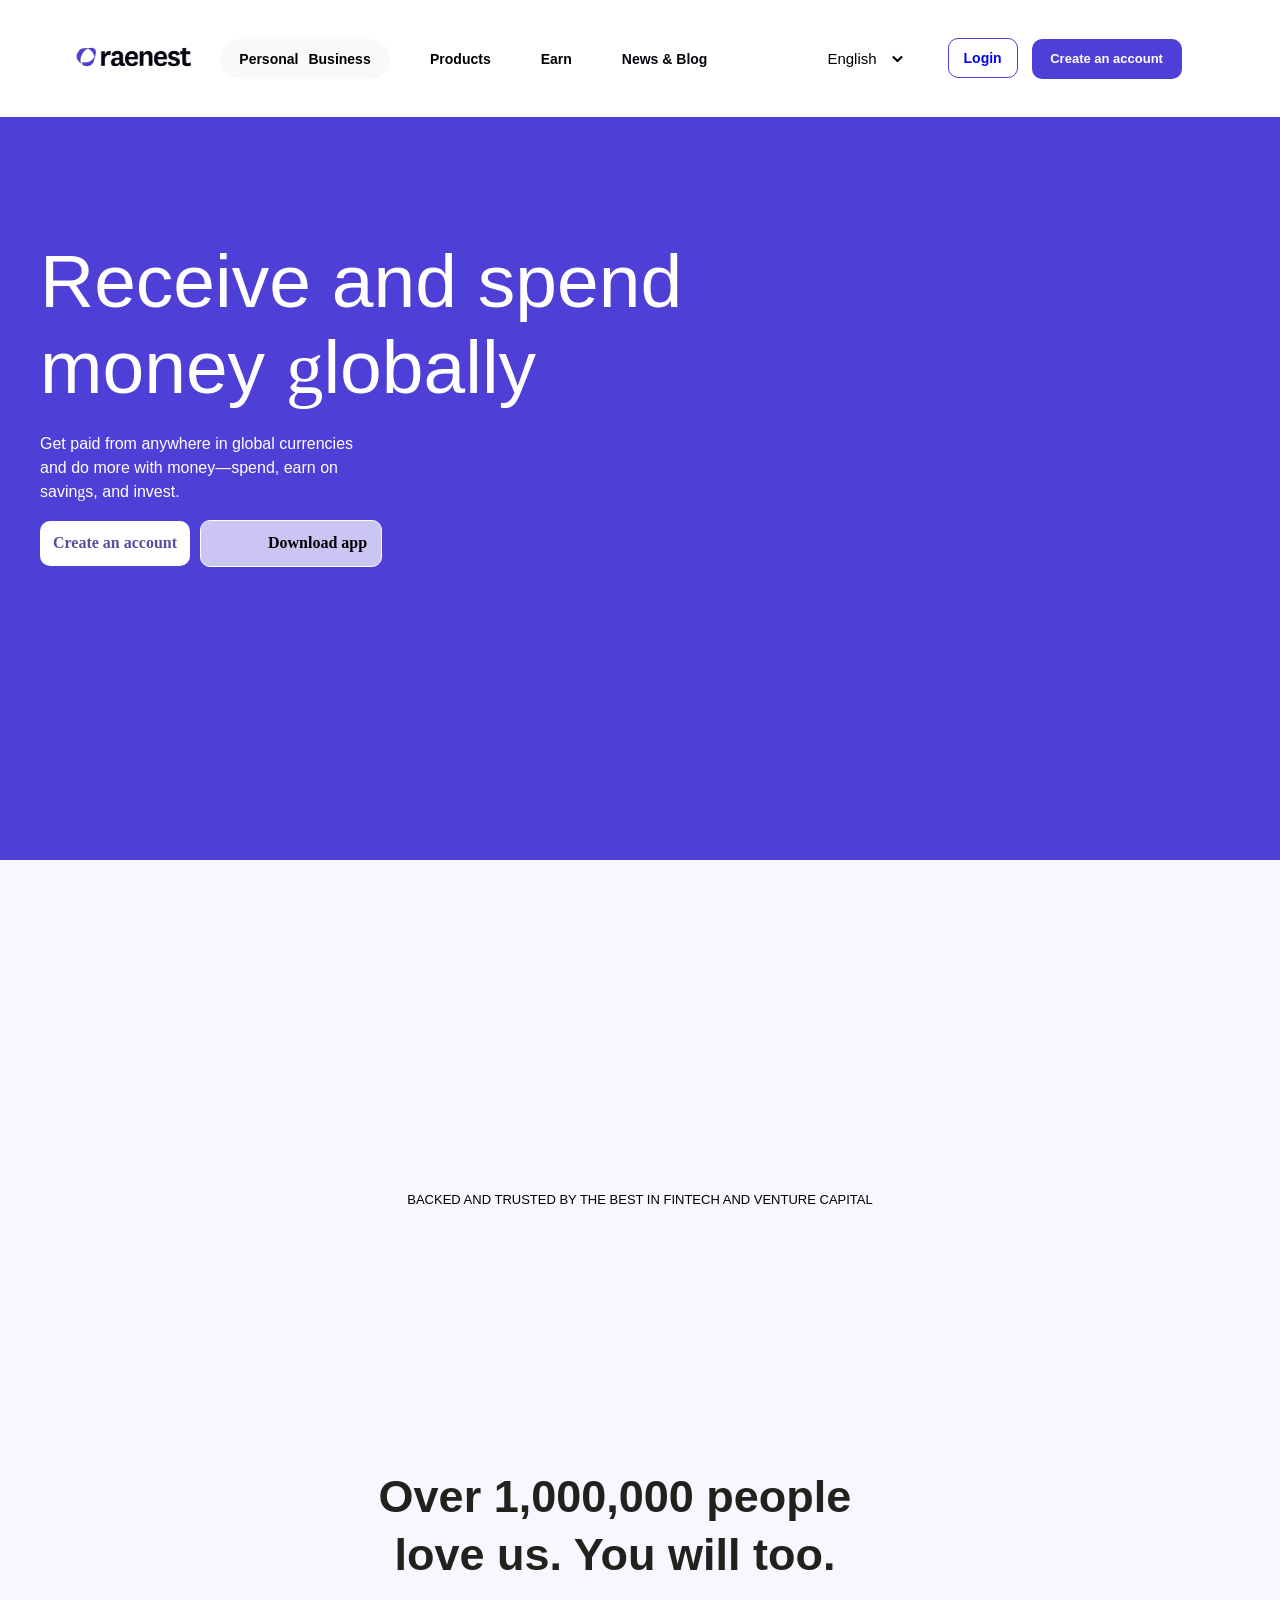
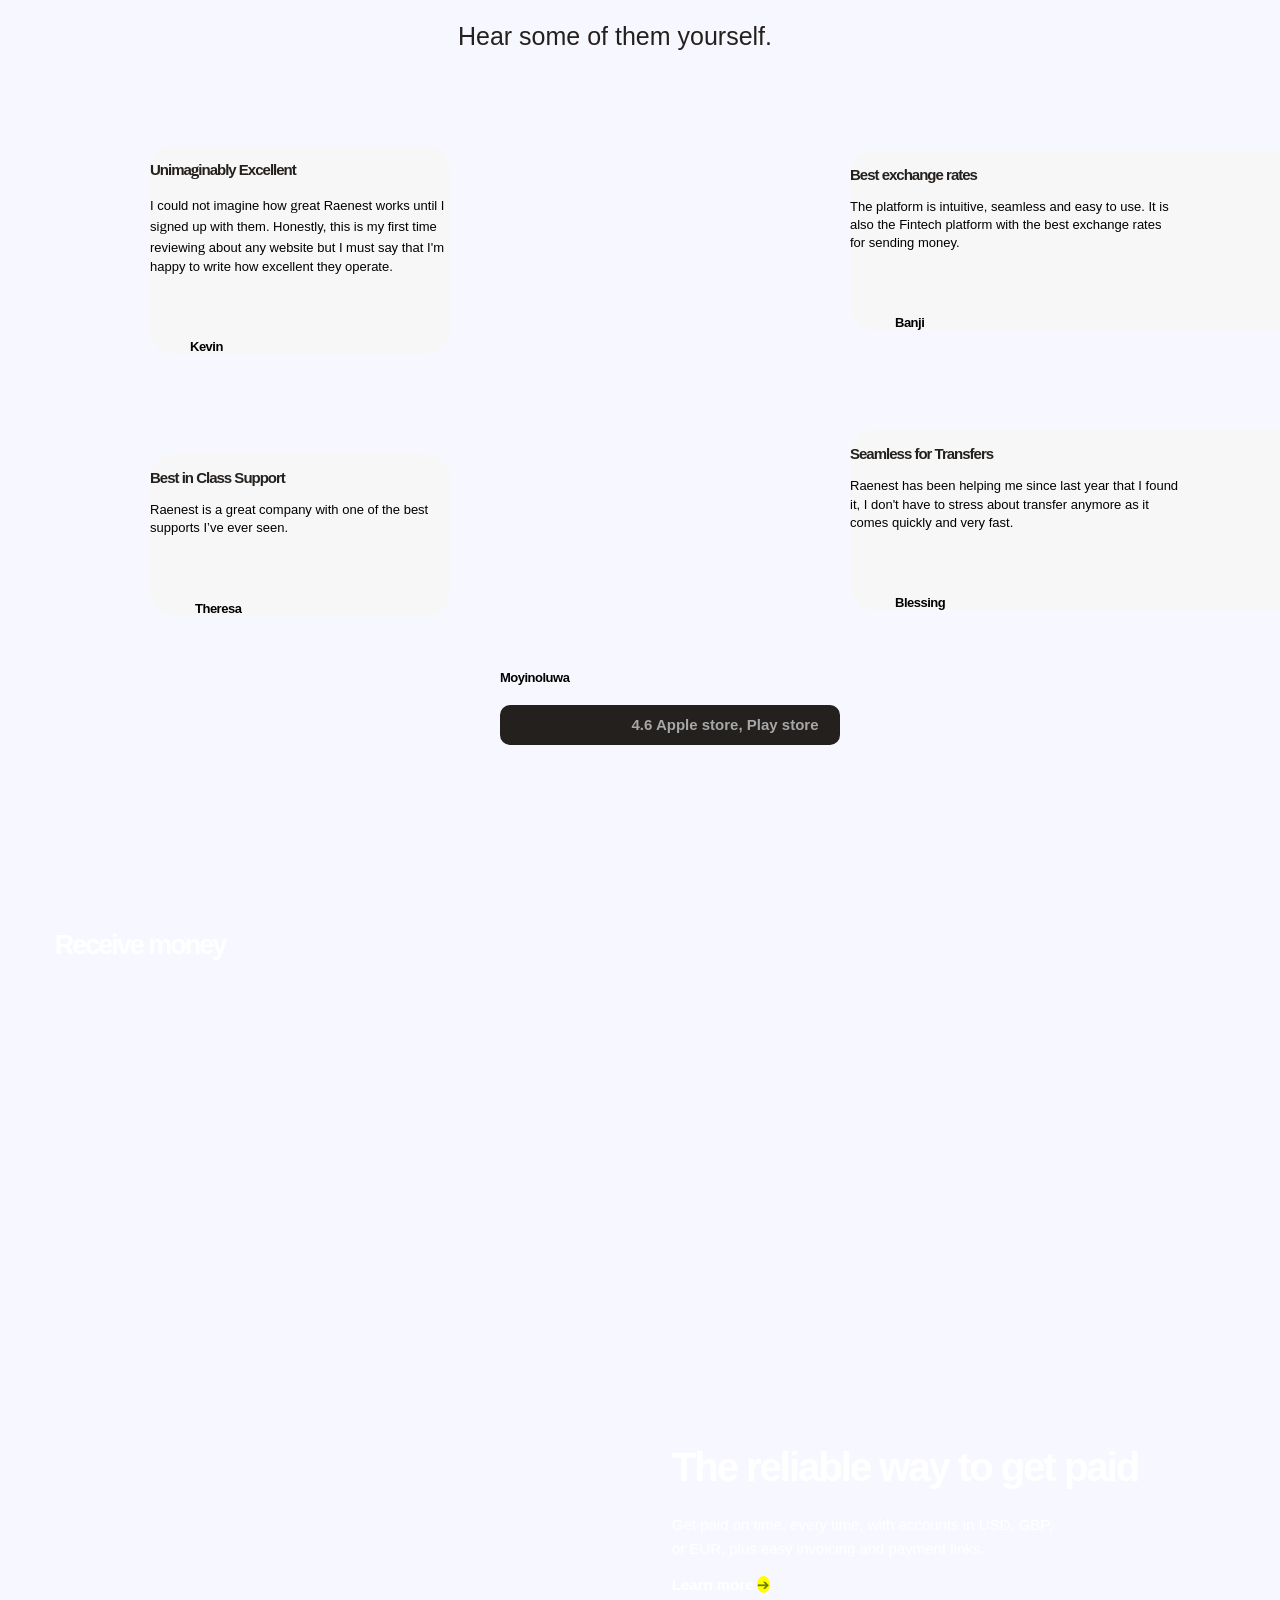
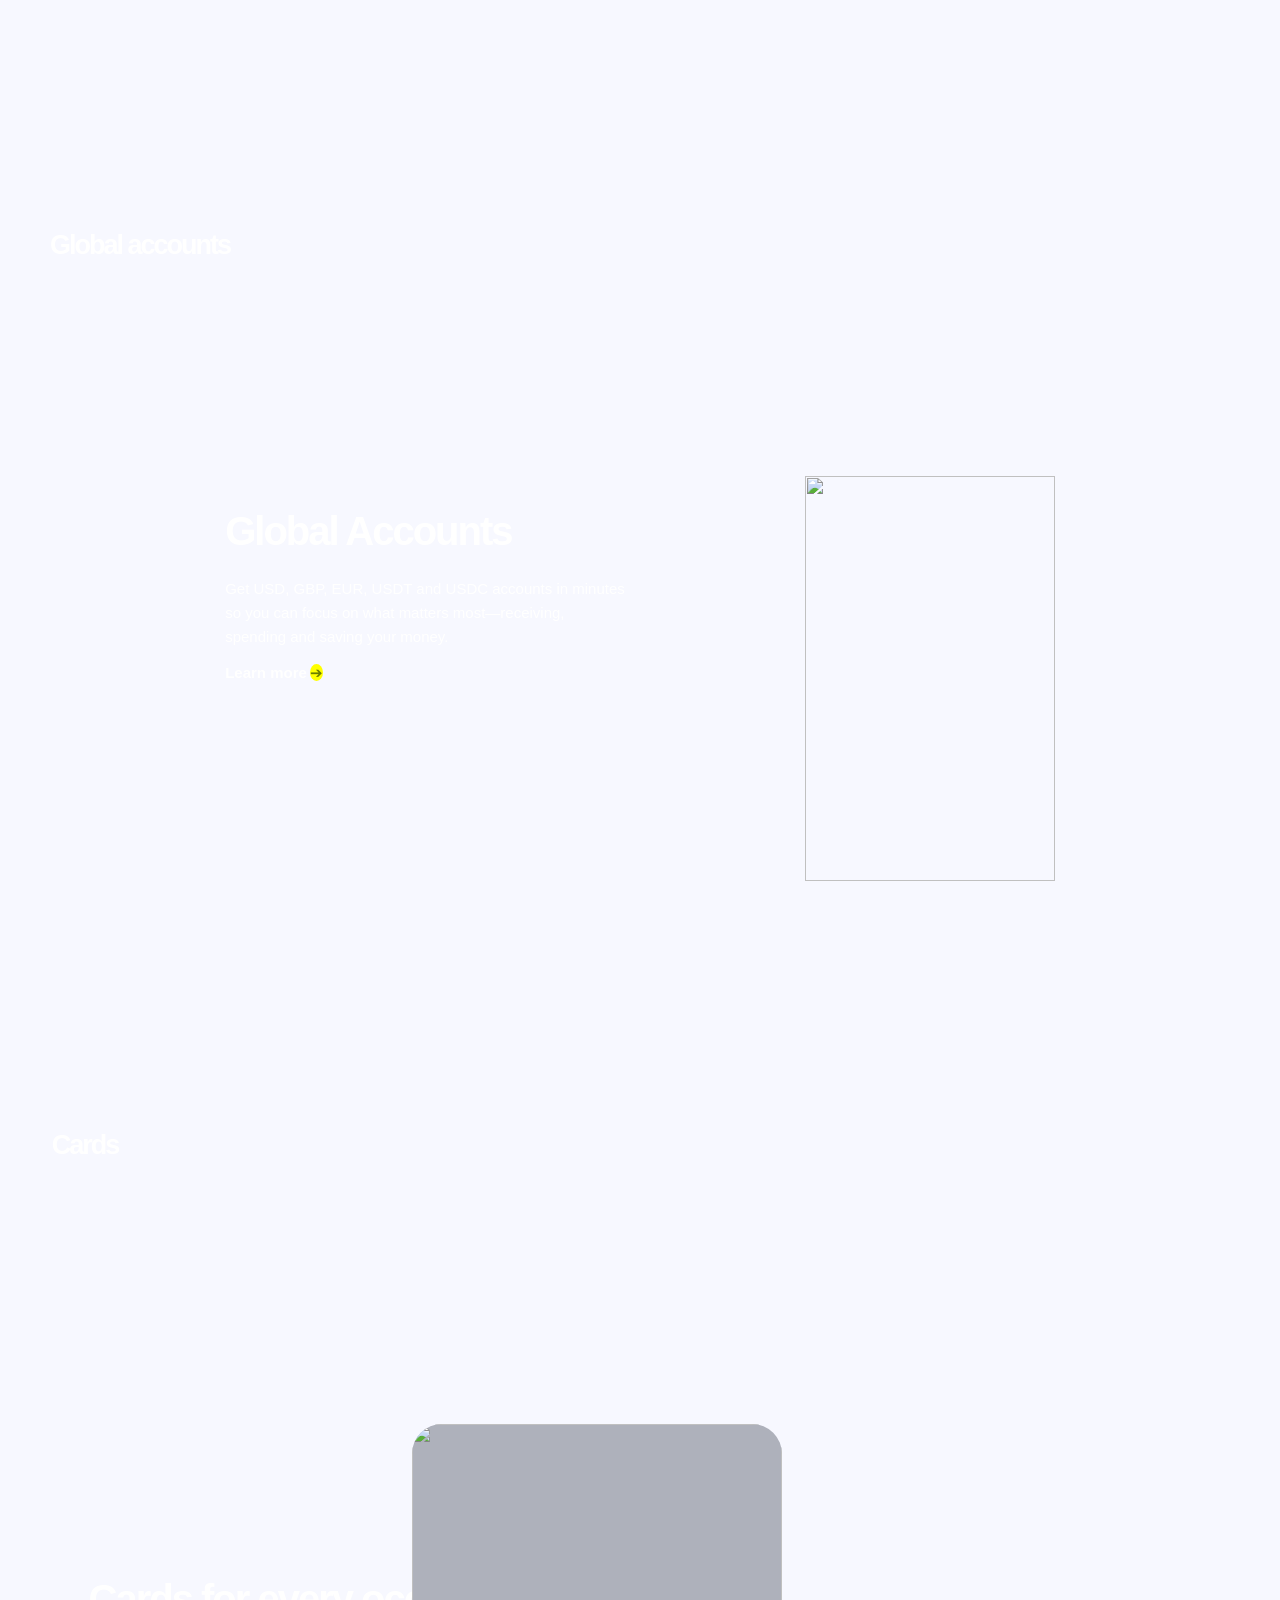
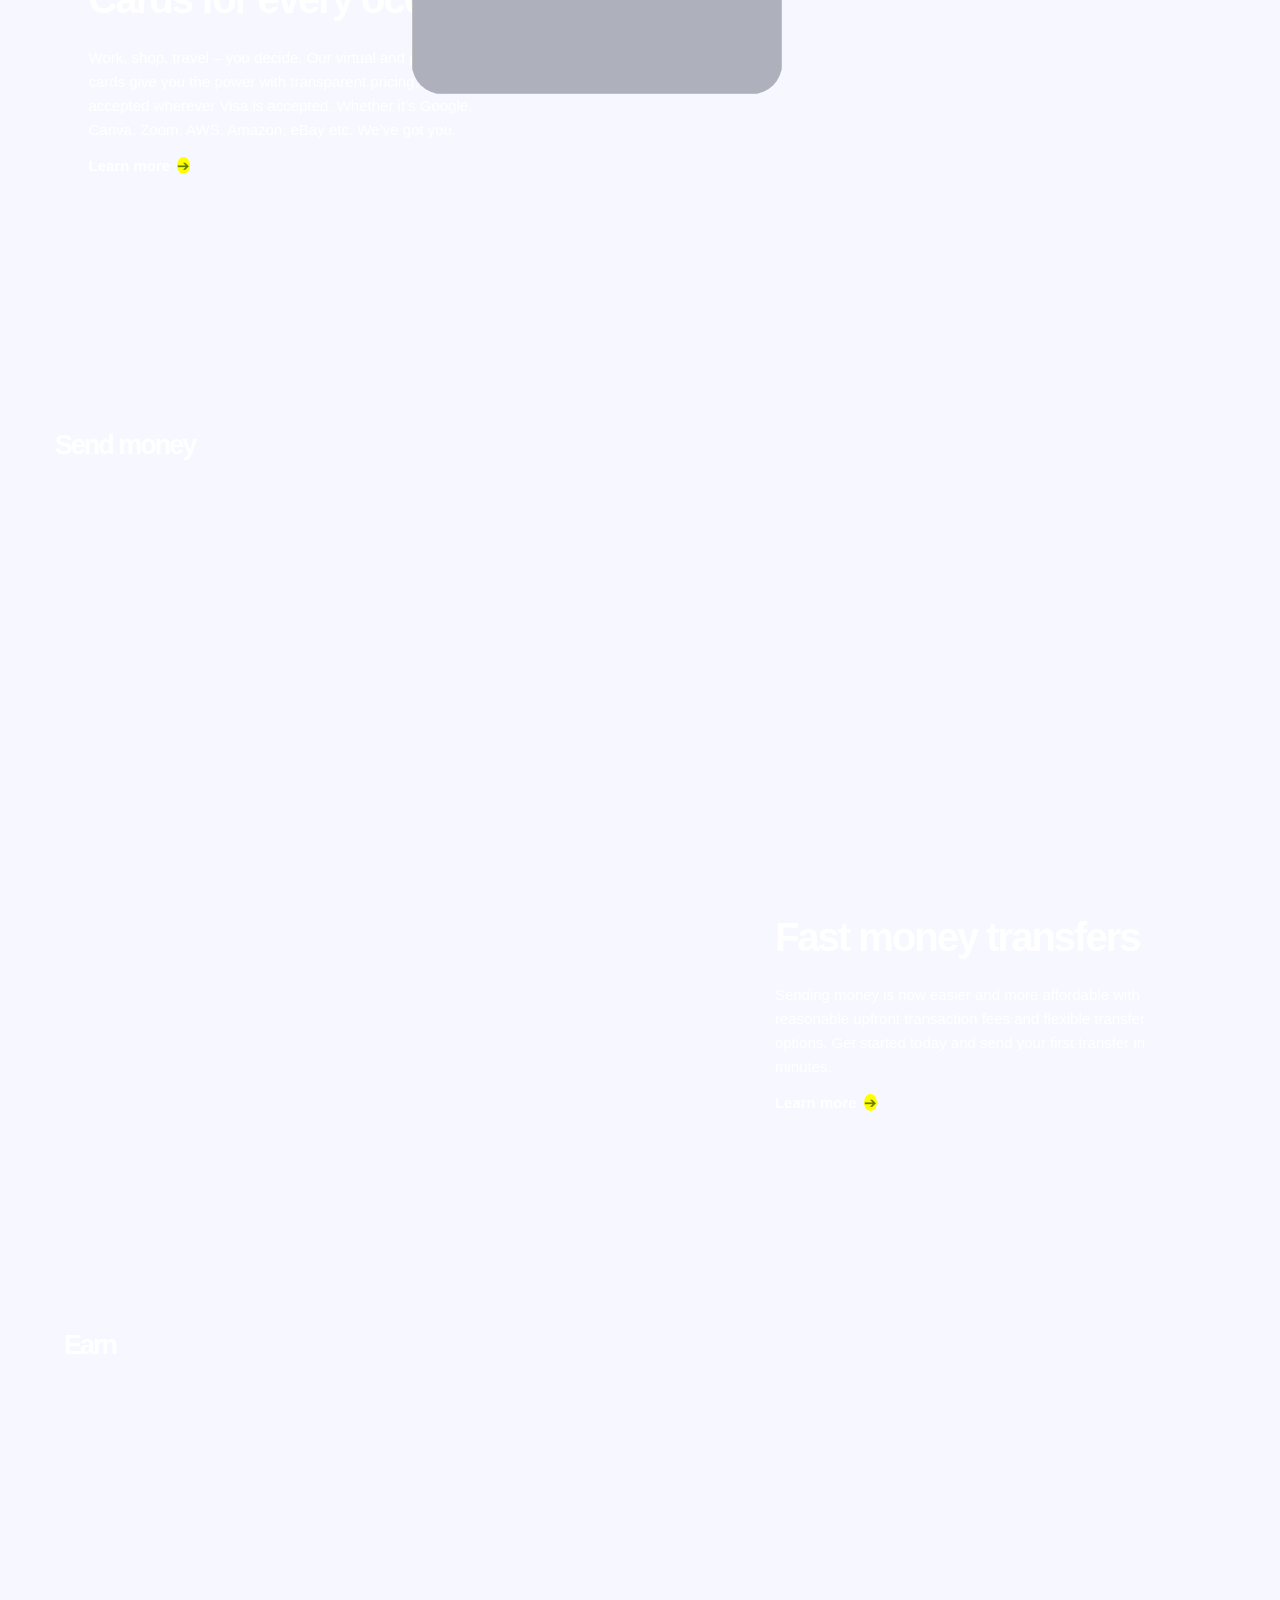
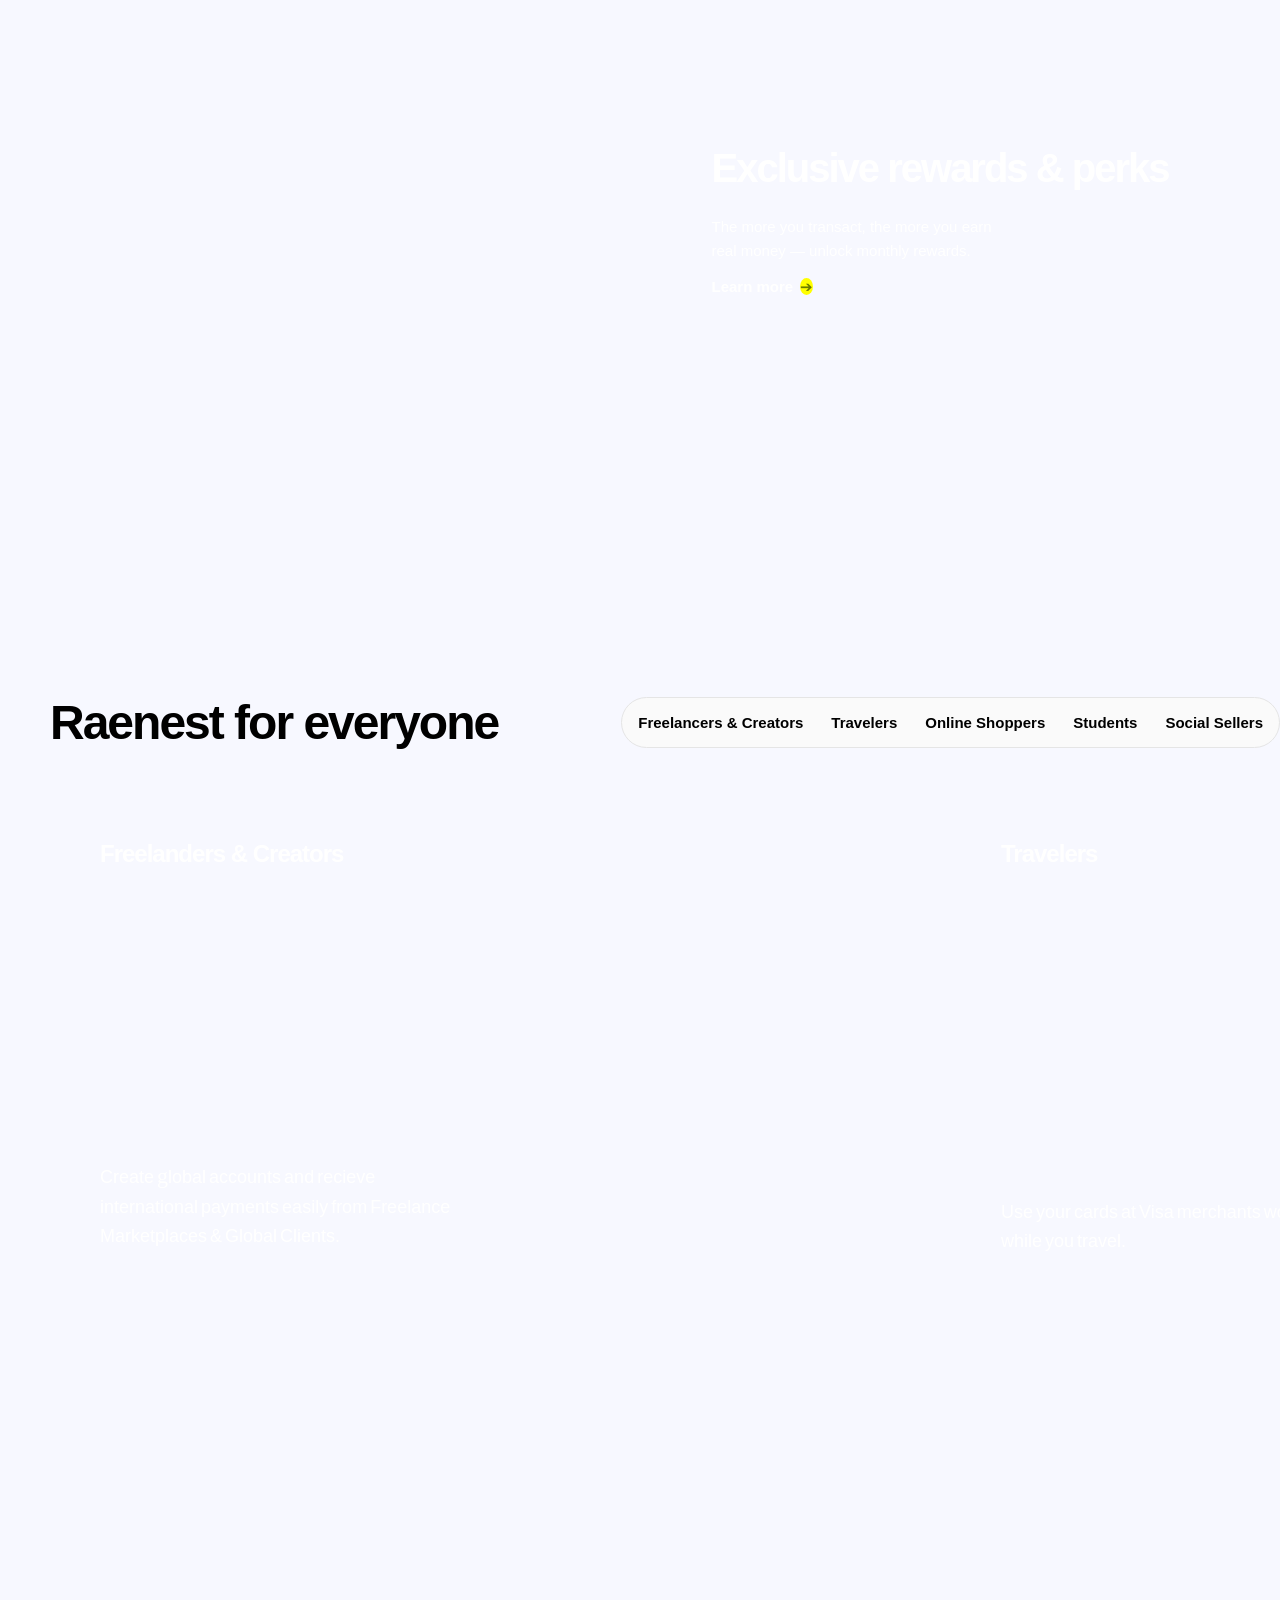
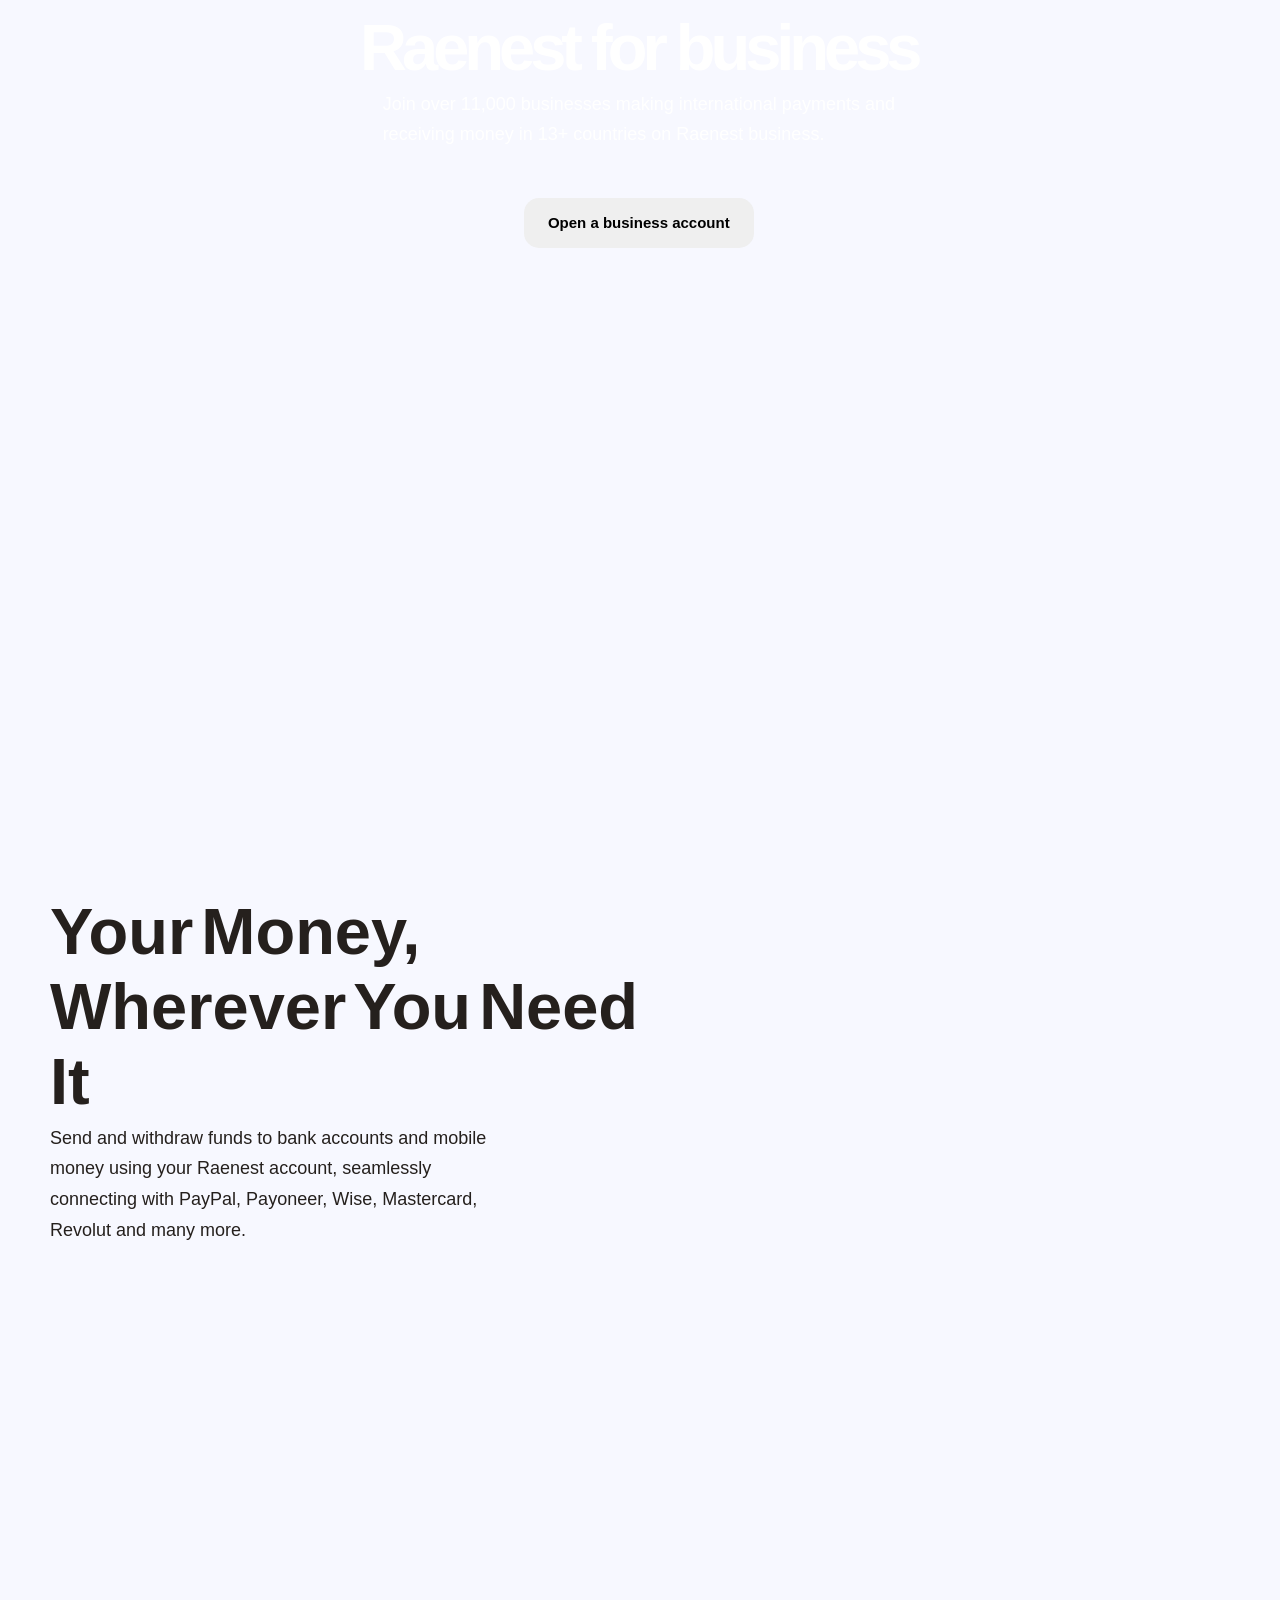
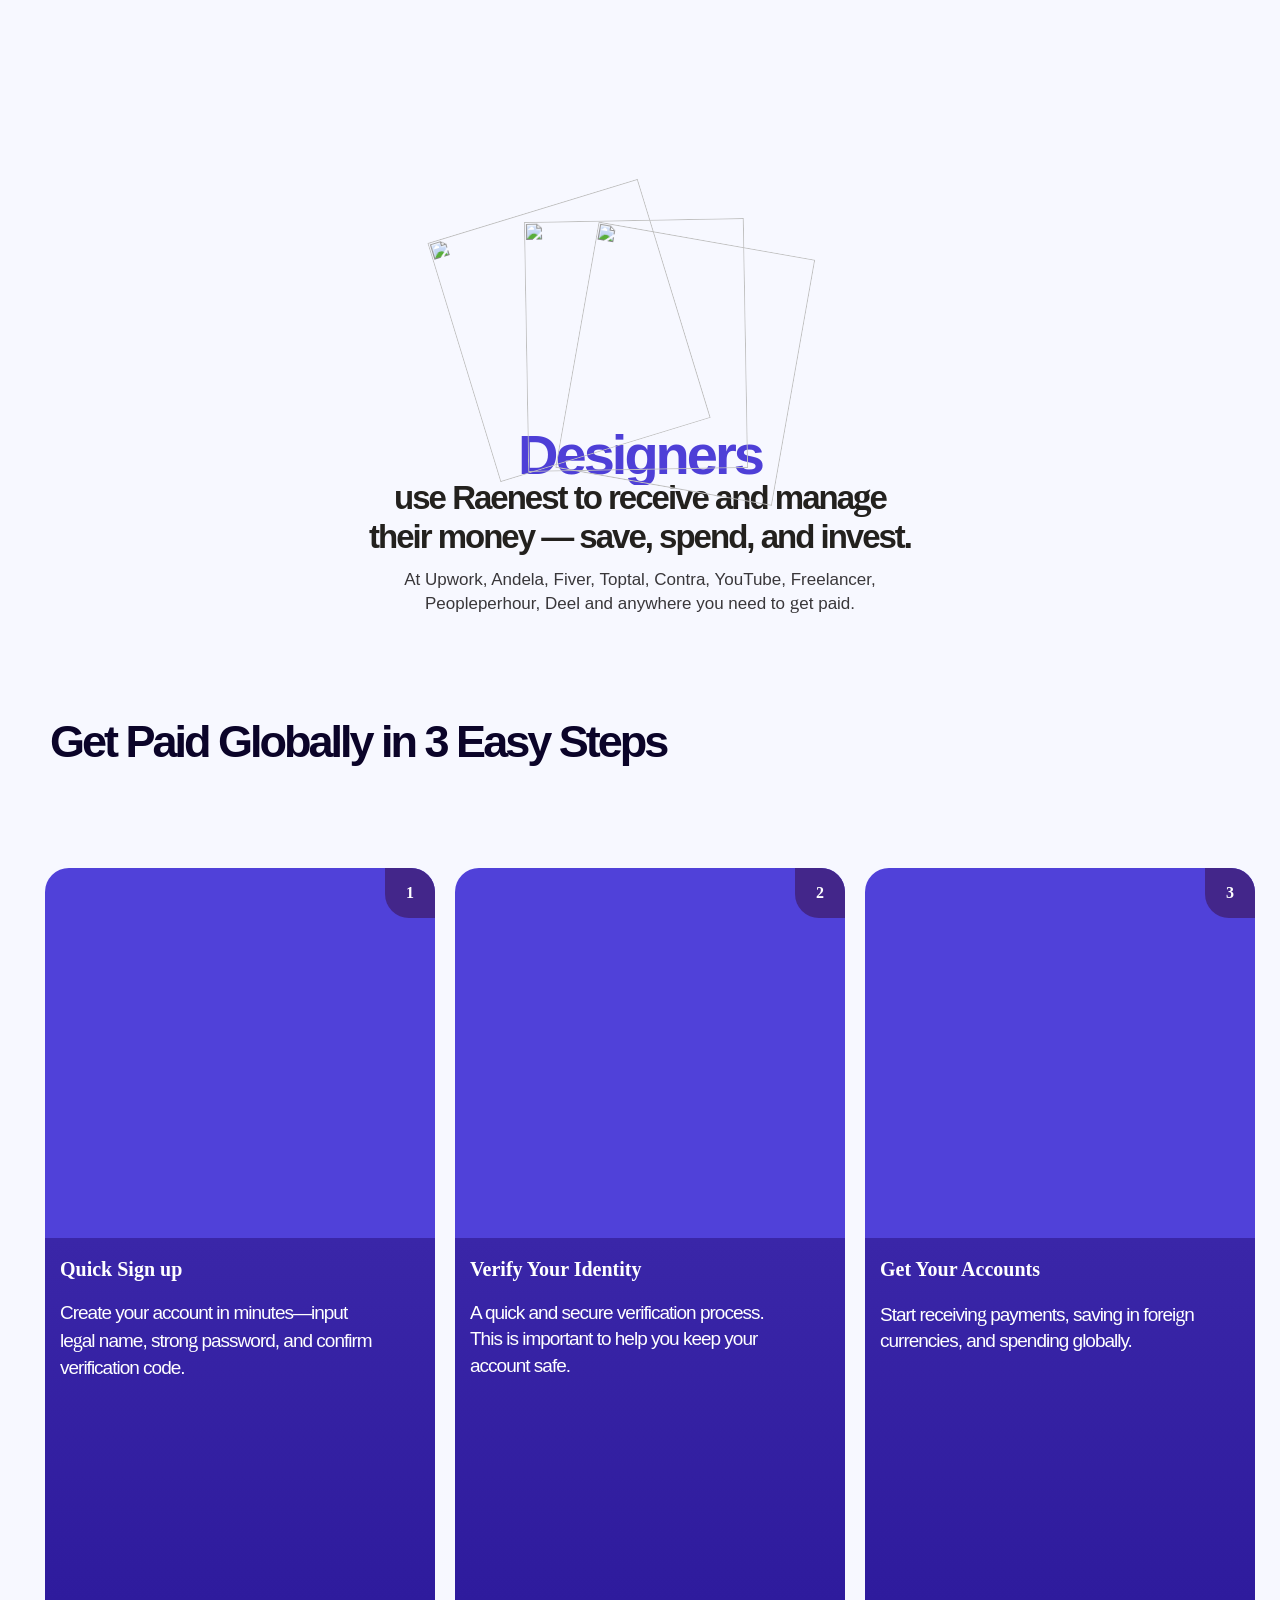
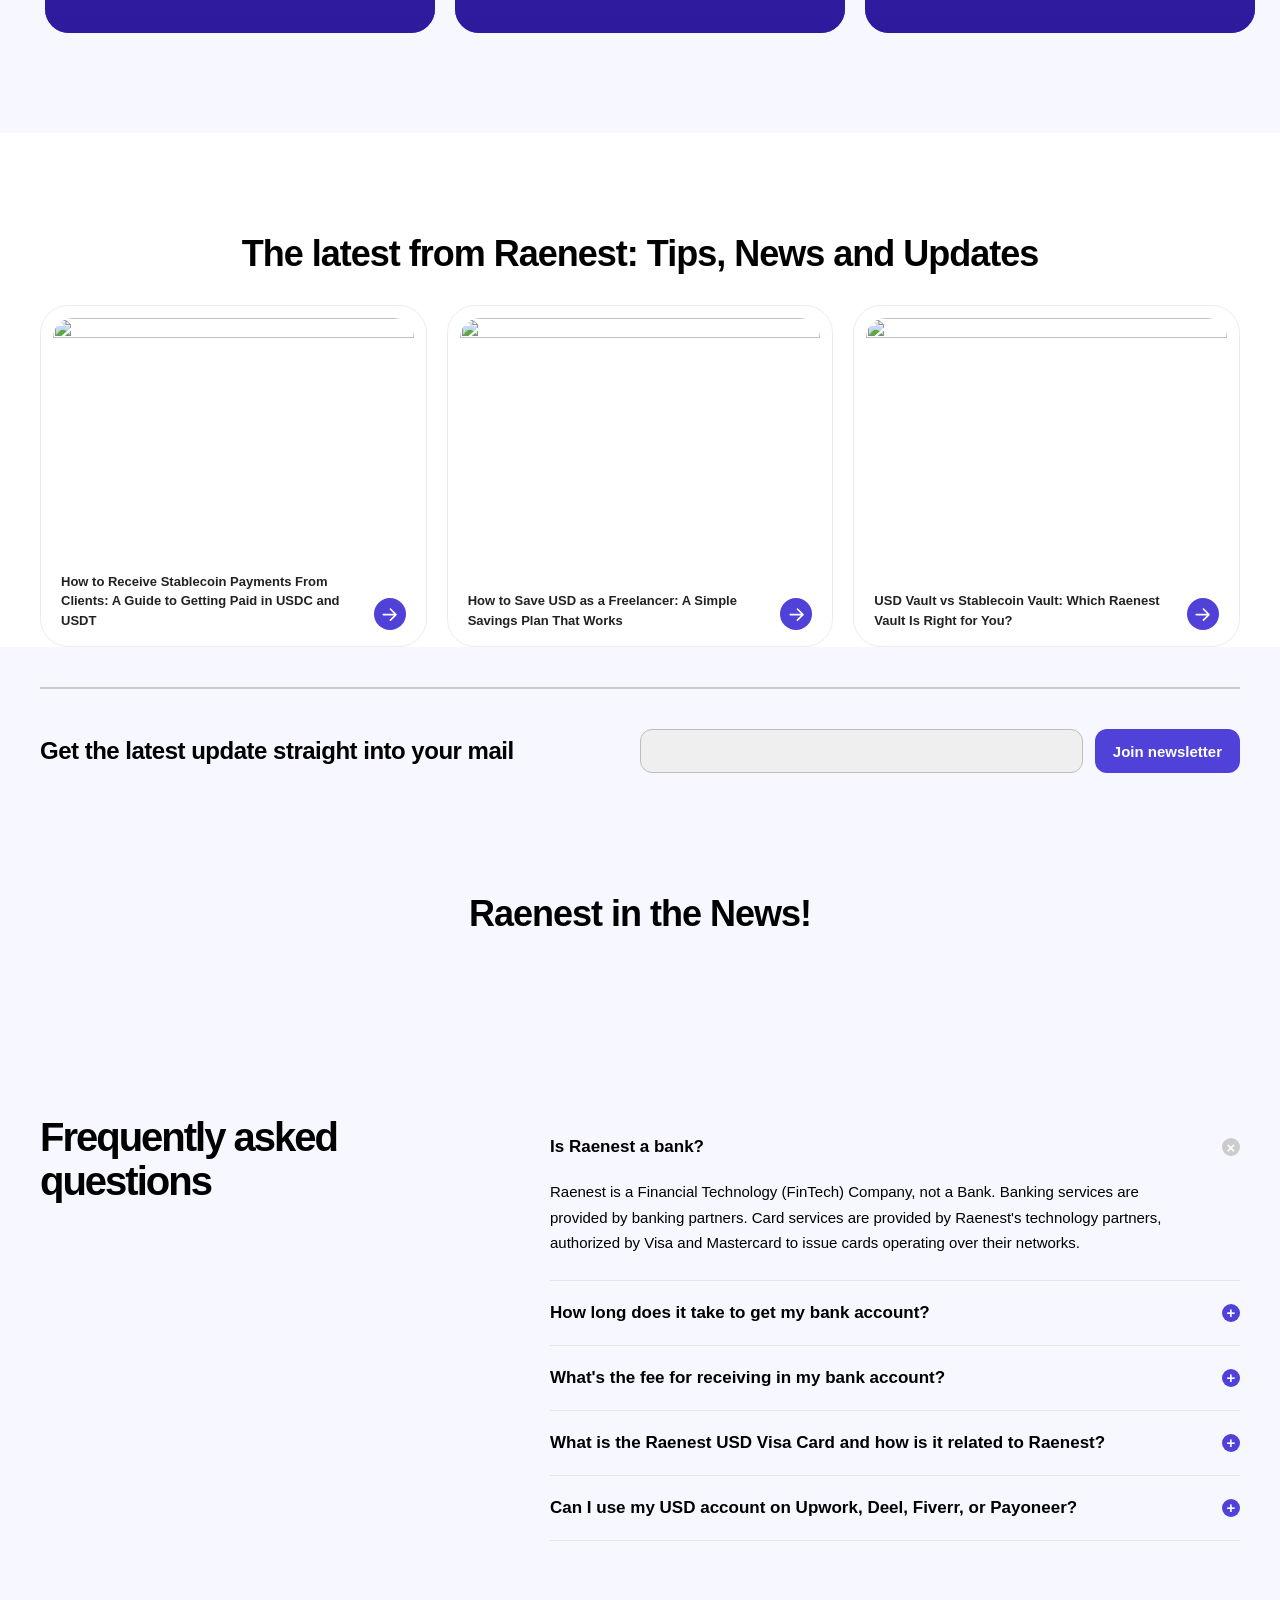
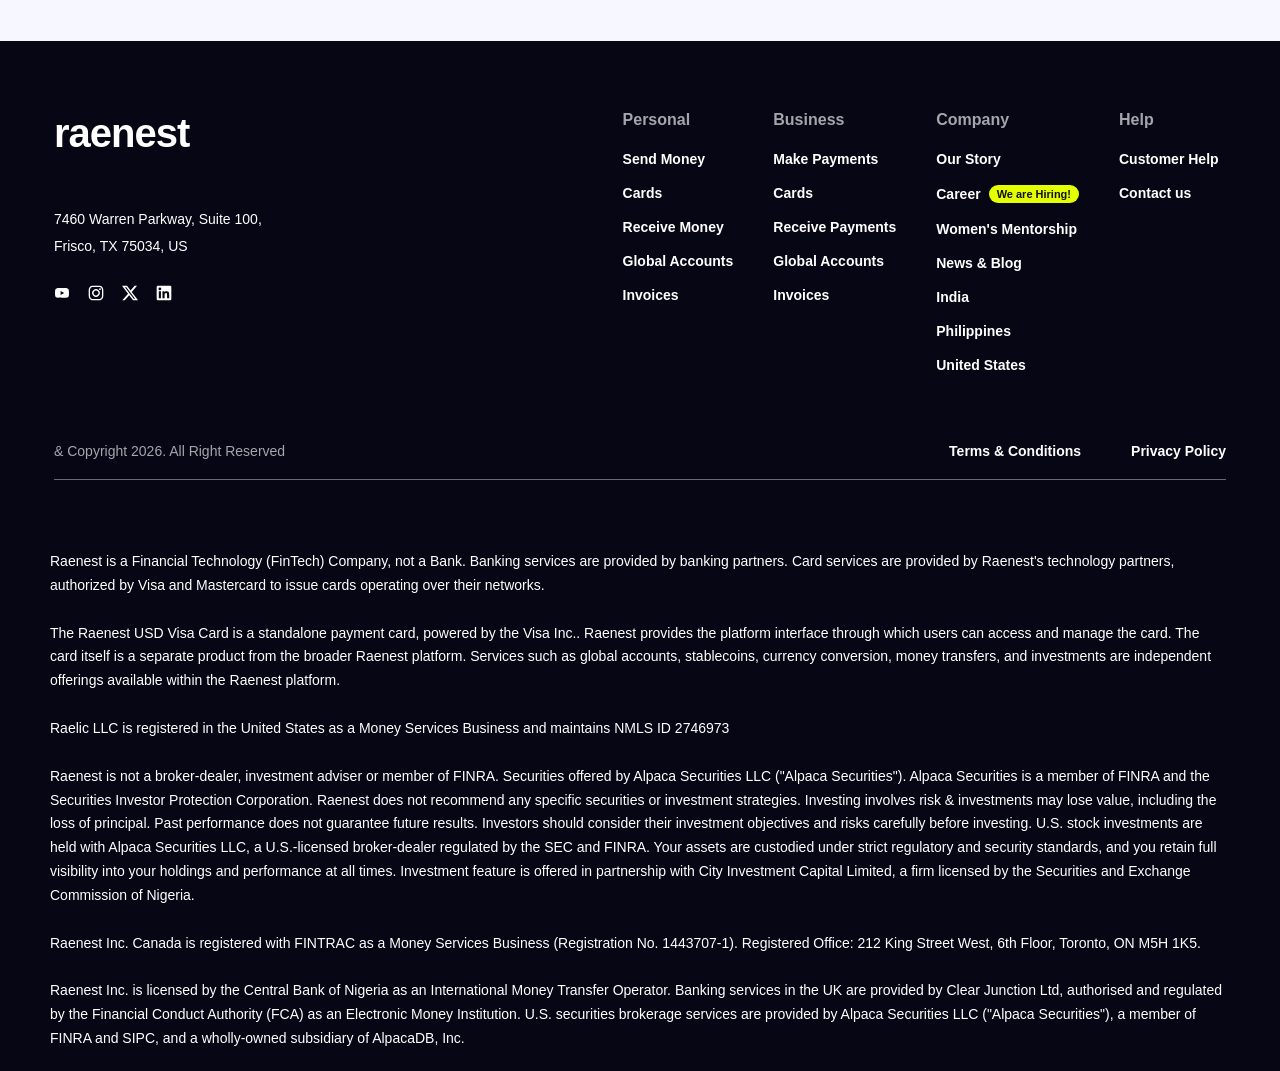
==== index.html @ 7d5dc25c "some changes" ====
<!DOCTYPE html>
<html lang="en">
<head>
    <meta charset="UTF-8">
    <meta name="viewport" content="width=device-width, initial-scale=1">
    <title>Document</title>
    <link rel="stylesheet" href="index.css">
</head>
<body>
    
    <nav>
        <div class="business">
            <img src="media/reanest-removebg-preview (1).png" alt="" width="130px">
            <div class="personal1">
                <a href="#" class="personal">Personal</a>
                <a href="#" class="personal">Business</a>
            </div>
            
            <input type="checkbox" id="menu-toggle">
            <label for="menu-toggle" class="burger" aria-label="Open menu"></label>

            <div class="hero1">
                <div class="nav-links">
                <div class="dropdown-content">
                    <p>Products</p>
                    <div class="dropdown">
                        <div class="drop">
                            <div class="down">
                                <a href="#"><img src="https://cdn.prod.website-files.com/67d8614570bbea9ea5932686/680ce2bf1e6a785ba85c13cb_Transfer.svg" alt="">
                                <div class="send"><span>Send Money</span>
                                <div>Global money transfers</div></div></a>
                            </div>
                            
                            <div class="down">
                                <a href="#"><img src="https://cdn.prod.website-files.com/67d8614570bbea9ea5932686/68239c0dc29e29453547ee6a_cards.svg" alt=""><div class="send"><span>Cards</span> <div class="recieve"></div>Virtual and physical cards for you</div></div></a>
                            </div>
                            
                            <div class="down">
                                <a href="#"><img src="https://cdn.prod.website-files.com/67d8614570bbea9ea5932686/680ce2a61e6a785ba85c078c_payment.svg" alt=""><div class="send1"><span>Recieve money</span><div>Recieve money from over 190 countries</div></div></a>
                            </div>
                            
                            <div class="down">
                                <a href="#"><img src="https://cdn.prod.website-files.com/67d8614570bbea9ea5932686/680ce2953da744757b732669_account.svg" alt=""><div><span>Global Accounts</span><div>Multi-currency accounts easily accessible</div></div></a>
                            </div>
                            <div class="down">
                                <a href="#"><img src="https://cdn.prod.website-files.com/67d8614570bbea9ea5932686/680ce2d0e8ed903a584503c4_invoices.svg" alt=""><div><span>Invoice</span><div>Smart invoicing for professionals</div></div></a>
                            </div>
                            <div class="down">
                                <a href="#"><img src="https://cdn.prod.website-files.com/67d8614570bbea9ea5932686/695ce6f93717922d4d1199cd_Investment.png" alt="" width="20px"><div><span>US Stocks</span><div>Buy U.S.Stock on Reanest with ease</div></div></a>
                            </div>
                            <div class="down">
                                <a href="#"><img src="https://cdn.prod.website-files.com/67d8614570bbea9ea5932686/696a46376def75bcf4f008f6_Icon.png" alt="" width="20px"><div><span>Upwork</span><div>Upwork earnings to Reanest in under one hour</div></div></a>
                            </div>
                            <div class="down">
                                <a href="#"><img src="https://cdn.prod.website-files.com/67d8614570bbea9ea5932686/696a7dbfd07b3600199ad467_Item.png" alt="" width="20px"><div><span>Stablecoins</span><div>Recieve USDC & USDT on Reanest</div></div></a>
                            </div>
                            <hr>
                        </div>
                        
                    </div>
                </div>
            

                <div class="navlink">
                    <div class="dropdownContent">
                        <p>Earn</p>
                        <div class="dropdowns">
                            <div class="drops">
                                <div class="downs">
                                    <a href="#"><img src="https://cdn.prod.website-files.com/67d8614570bbea9ea5932686/680ce36fd81697df3fcadbd6_Referrals.svg" alt=""><div class="seend2"><span>Referral</span><div>Share Reanest and Earn</div></div></a>
                                </div>
                                <div class="downs">
                                    <a href="#"><img src="https://cdn.prod.website-files.com/67d8614570bbea9ea5932686/680ce2ec27b16308a5434836_Creator%20Club.svg" alt=""><div class="send2"><span>Creator Club</span><div>Get paid to promote Reanest</div></div></a>
                                </div>
                                <div class="downs">
                                    <a href="#"><img src="https://cdn.prod.website-files.com/67d8614570bbea9ea5932686/680ce343d4a3798fc70686c3_Rewards.svg" alt=""><div><span>Rewards</span><div>Earn while you spend</div></div></a>
                                </div>
                                <hr>
                            </div>
                        </div>
                    </div>
                </div>

                <div class="navlink1">
                    <a href="#">News & Blog</a>
                </div>
            </div>

            <div class="navlink1 navlink2">
               <div class="dropdownContents">
                    <p><img src="https://cdn.prod.website-files.com/67d85bdb392a92fa03e2f524/6a8ad5b610c1d2eadf1f2178_united-kingdom%20(1).png" alt="" width="20px">English <span>⌄</span></p>
                    <div class="dropdowns1">
                        <span>English</span>
                        <p>Spanish (Argentina) </p>
                        <p>French</p>
                        <p>Portugese (Brazil) </p>
                        <p>Spanish (Colombia) </p>
                    </div>
               </div>
                <div class="link">
                <button class="login"><a href="#">Login</a></button>
                <button class="create"><a href="#">Create an account</a></button>
            </div> 
        </div>
    </nav>

    <div class="hero">
       <div class="girl">
            <div class="girl1">
                <div class="flag">
                    <div class="image">
                        <img src="https://cdn.prod.website-files.com/67d85bdb392a92fa03e2f524/67fd3978144edecc8948f7ff_logo%20marquee.svg" alt="">
                    </div>
                </div>
                <div class="letter">
                    <h1>Receive and spend <br>money <span style="font-family: normal;">g</span>lobally</h1>
                    <p>Get paid from anywhere in global currencies <br>and do more with money—spend, earn on <br>savin<span style="font-family: normal;">g</span>s, and invest.</p>
                </div>
                <div class="creates3">
                <a href="#" class="creates">Create an account</a>
                    
                <div class="dropscan">
                    <a href="#" class="download">
                    <img src="apple-removebg-preview.png" alt="" width="20px" class="app"><img src="line-removebg-preview.png" alt="" width="13px" class="app"><img src="playstore-removebg-preview.png" alt="" width="20px" class="app">Download app</a>
                    <div class="scan">
                        <p>Scan the QR code below <br>to download the app</p>
                        <img src="https://cdn.prod.website-files.com/67d85bdb392a92fa03e2f524/697bfa5ae287c5ee4c604de9_176il45u_qr_code.png" alt="" width="150px">
                            
                    </div>
                </div>
            </div>
            
            <div class="girl2">
                <img src="https://cdn.prod.website-files.com/67d85bdb392a92fa03e2f524/67dd9af140daebeba53a0da1_hero%20UI%20elements-1-p-800.png" alt="" width="330px">
            </div>
        </div>
    </div>

    <div class="backed">
        <p>BACKED AND TRUSTED BY THE BEST IN FINTECH AND VENTURE CAPITAL</p>
        <div class="investors">
            <img src="https://cdn.prod.website-files.com/67d85bdb392a92fa03e2f524/67da66e25339e051897888ee_qed.png" alt="" width="50px">
            <img src="https://cdn.prod.website-files.com/67d85bdb392a92fa03e2f524/67da66e2ddf67bd881749128_google.png" alt="" width="80px">
            <img src="https://cdn.prod.website-files.com/67d85bdb392a92fa03e2f524/67da66e289b6706c3b42531a_vp.png" alt="" width="90px">
            <img src="https://cdn.prod.website-files.com/67d85bdb392a92fa03e2f524/67da66e2ac4a8a6c96a04547_techstars.png" alt="" width="130px">
            <img src="https://cdn.prod.website-files.com/67d85bdb392a92fa03e2f524/67da66e2a1e0321127b392e8_seedstars.png" alt="" width="120px">
            <img src="https://cdn.prod.website-files.com/67d85bdb392a92fa03e2f524/6970a42908ffd82bfbc701b1_61f171f1e7e4fd0fe075a36a_n22_logo_2-p-500%20(2)%201%20(1).png" alt="" width="50px">
        </div>
    </div>

    <div class="love">
        <div class="hear">
            <h2>Over 1,000,000 people <br>love us. You will too.</h2>
            <p>Hear some of them yourself.</p>
        </div>
        <div class="banji">
            <div>
                <div class="kenya">
                    <h3>Unima<span style="font-family: normal; font-size: 17px;">g</span>inably Excellent</h3>
                    <p>I could not imagine how <span style="font-family: normal; font-size: 15px;">g</span>reat Raenest works until I <br>si<span style="font-family: normal; font-size: 15px;">g</span>ned up with them. Honestly, this is my first time <br>reviewin<span style="font-family: normal; font-size: 15px;">g</span> about any website but I must say that I'm <br>happy to write how excellent they operate.</p>
                    <div class="kevin"><img src="https://cdn.prod.website-files.com/67d85bdb392a92fa03e2f524/6807d1d28d7497fd3f35af4a_GH.webp" alt="" width="30px">Kevin</div>
                </div>

                <div class="kenya">
                    <h3>Best in Class Support</h3>
                    <p>Raenest is a great company with one of the best <br>supports I’ve ever seen.</p>
                    <div class="kevin"><img src="https://cdn.prod.website-files.com/67d85bdb392a92fa03e2f524/6821d0d958e5afc24453688b_ng.svg" alt="" width="35px">Theresa</div>
                </div>
            </div>

            <div class="video-box">
                <iframe width="560" height="315" src="https://www.youtube.com/embed/g3D_YGKjyms?si=NHRdbELD8bqIjhrc" title="YouTube video player" frameborder="0" allow="accelerometer; autoplay; clipboard-write; encrypted-media; gyroscope; picture-in-picture; web-share" referrerpolicy="strict-origin-when-cross-origin" allowfullscreen  class="video"></iframe>
                <div class="kevin1"><img src="https://cdn.prod.website-files.com/67d85bdb392a92fa03e2f524/6807d11985d46c59f5491fde_NG.webp" alt="" width="30px">Moyinoluwa</div>
            </div>

            <div>
                <div class="kenya1">
                    <h3>Best exchange rates</h3>
                    <p>The platform is intuitive, seamless and easy to use. It is <br>also the Fintech platform with the best exchange rates <br>for sending money.</p>
                    <div class="kevin"><img src="https://cdn.prod.website-files.com/67d85bdb392a92fa03e2f524/6821d0d958e5afc24453688b_ng.svg" alt="" width="35px">Banji</div>
                </div>

                <div class="kenya1">
                    <h3>Seamless for Transfers</h3>
                    <p>Raenest has been helping me since last year that I found <br>it, I don't have to stress about transfer anymore as it <br>comes quickly and very fast.</p>
                    <div class="kevin"><img src="https://cdn.prod.website-files.com/67d85bdb392a92fa03e2f524/6821d0d9dca1f99797d96f65_kny.svg" alt="" width="35px">Blessing</div>
                </div>
            </div>
        </div>
        <div class="stars">
            <img src="https://cdn.prod.website-files.com/67d85bdb392a92fa03e2f524/67da765d766109f2885b3e8b_store-rating.png" alt="" width="100px">
            <div>4.6 Apple store, Play store</div>
        </div>
    </div>

    
    <section class="motherpanel">
        <div class="panel p1">
            <h1>Receive money</h1>
            <div class="paid1">
                <img src="https://cdn.prod.website-files.com/67d85bdb392a92fa03e2f524/67dbf3dde33fa740f7d812b1_slider%201%20ui%20element%2001.svg" alt="">
                <div class="paid2">
                    <h2>The reliable way to get paid</h2>
                    <div class="paid">
                        <p>Get paid on time, every time, with accounts in USD, GBP, <br>or EUR, plus easy invoicing and payment links.</p>
                        <a href="#">Learn more<span>➔</span></a>
                    </div>
                </div>
            </div>
        </div>
        <div class="panel p2">
            <h1>Global accounts</h1>
            <div class="paid4">
                <div class="paid3">
                    <h2>Global Accounts</h2>
                    <div class="paid">
                        <p>Get USD, GBP, EUR, USDT and USDC accounts in minutes <br>so you can focus on what matters most—receiving, <br>spending and saving your money.</p>
                        <a href="#">Learn more<span>➔</span></a>
                    </div>
                </div>
                <img src="https://cdn.prod.website-files.com/67d85bdb392a92fa03e2f524/67dbf3dd29d1f0d510cbbadb_slider%201%20ui%20element%2002.svg" alt="" width="250px">
            </div>
        </div>
        <div class="panel p3">
            <h1>Cards</h1>
            <div class="paid6">
                <div class="paid5">
                    <h2>Cards for every occasion</h2>
                    <div class="paid">
                        <p>Work, shop, travel – you decide. Our virtual and physical <br>cards give you the power with transparent pricing, <br>accepted wherever Visa is accepted. Whether it’s Google, <br>Canva, Zoom, AWS, Amazon, eBay etc. We’ve got you.</p>
                        <a href="#">Learn more <span>➔</span></a>
                    </div>
                </div>
                <img src="https://cdn.prod.website-files.com/67d85bdb392a92fa03e2f524/67fe699339ac16e6ca35f2ca_CARD%20occasion.svg" alt="">
            </div>
        </div>
        <div class="panel p4">
            <h1>Send money</h1>
            <div class="paid8">
                <img src="https://cdn.prod.website-files.com/67d85bdb392a92fa03e2f524/67dbf3ddd6d8be5ace14bf5a_slider%201%20ui%20element%2004.svg" alt="">
                <div class="paid7">
                    <h2>Fast money transfers</h2>
                    <div class="paid">
                        <p>Sending money is now easier and more affordable with <br>reasonable upfront transaction fees and flexible transfer <br>options. Get started today and send your first transfer in <br>minutes.</p>
                        <a href="#">Learn more <span>➔</span></a>
                    </div>
                </div>
            </div>
        </div>
        <div class="panel p5">
            <h1>Earn</h1>
            <div class="paid9">
                <h2>Exclusive rewards & perks</h2>
                <div class="paid">
                    <p>The more you transact, the more you earn <br>real money — unlock monthly rewards.</p>
                    <a href="#">Learn more <span>➔</span></a>
                </div>
            </div>
        </div>
    </section>


    <div class="headers">
        <h2>Raenest for everyone</h2>

        <div class="tabs">
            <a href="#slide-1" data-target="slide-1">Freelancers & Creators</a>
            <a href="#slide-2" data-target="slide-2">Travelers</a>
            <a href="#slide-3" data-target="slide-3">Online Shoppers</a>
            <a href="#slide-4" data-target="slide-4">Students</a>
            <a href="#slide-5" data-target="slide-5">Social Sellers</a>
        </div>
    </div>

    <div class="slider">
        <div class="slide-1" id="slide-1">
            <h2>Freelanders & Creators</h2>
            <div class="clients">
                <p>Create <span style="font-family: none; font-size: 22px;">g</span>lobal accounts and recieve <br>international payments easily from Freelance <br>Marketplaces & Global Clients.</p>
            </div>
        </div>
        <div class="slide-2" id="slide-2">
            <h2>Travelers</h2>
            <div class="clients1">
                <p>Use your cards at Visa merchants worldwide <br>while you travel.</p>
            </div>
        </div>
        <div class="slide-3" id="slide-3">
            <h2>Online Shoppers.</h2>
            <div class="clients1">
                <p>Use virtual dollar cards for <br>international shopping.</p>
            </div>
        </div>
        <div class="slide-4" id="slide-4">
            <h2>Students</h2>
            <div class="clients1">
                <p>Easily pay for courses, subscriptions, and study <br>materials via our USD card.</p>
            </div>
        </div>
        <div class="slide-5" id="slide-5">
            <h2>Socila Sellers</h2>
            <div class="clients1">
                <p>Accept payments from customers worldwide <br>through payment links.</p>
            </div>
        </div>
    </div>

    <div class="account">
        <div class="account1">
            <h2>Raenest for business</h2>
            <p>Join over 11,000 businesses making international payments and <br>receiving money in 13+ countries on Raenest business.</p>
            <button><a href="#">Open a business account</a></button>
        </div>
    </div>


    <div class="phone1">
        <div class="phone2">
            <h2>Your Money, <br>Wherever You Need It</h2>
            <p>Send and withdraw funds to bank accounts and mobile <br>money using your Raenest account, seamlessly <br>connecting with PayPal, Payoneer, Wise, Mastercard, <br>Revolut and many more.</p>
        </div>
        <div class="phone">
            <div class="phone-card card-left">
                <img src="https://cdn.prod.website-files.com/67d85bdb392a92fa03e2f524/67fe71a81bd4684160470954_money%20everywhere1.svg" alt="">
            </div>
            <div class="phone-card card-right">
                <img src="https://cdn.prod.website-files.com/67d85bdb392a92fa03e2f524/67fe71652abb49bf3261e1db_money%20everywhere2.svg" alt="" width="180px">
            </div>
        </div>
    </div>

    <div class="tiktok">
        <div class="meta">
            <img src="https://cdn.prod.website-files.com/67d85bdb392a92fa03e2f524/67dc4bf00f633246ea915879_Creator-company%20logos.png" alt="" width="160px">   
            <img src="https://cdn.prod.website-files.com/67d85bdb392a92fa03e2f524/67dc4bf052cb35311f420225_Creator-company%20logos-1.png" alt="" width="170px">
            <img src="https://cdn.prod.website-files.com/67d85bdb392a92fa03e2f524/67dc4bf022e80fd8a66d3653_Creator-company%20logos-2.png" alt="" width="170px">
            <img src="https://cdn.prod.website-files.com/67d85bdb392a92fa03e2f524/67dc4bf0cf673574048ae41c_Creator-company%20logos-3.png" alt="" width="170px">
            <img src="https://cdn.prod.website-files.com/67d85bdb392a92fa03e2f524/67dc4bf0763643399f2bbbe7_Creator-company%20logos-4.png" alt="" width="170px">
            <img src="https://cdn.prod.website-files.com/67d85bdb392a92fa03e2f524/67dc4bf0763643399f2bbbfc_Creator-company%20logos-5.png" alt="" width="170px">
        </div>
        <div class="bicycle">
            <img src="https://cdn.prod.website-files.com/67d85bdb392a92fa03e2f524/6819d4702c0fd378b392551c_Image%20back.webp" alt="" class="pink girl-bicycle">
            <img src="https://cdn.prod.website-files.com/67d85bdb392a92fa03e2f524/67fe1f188cca21f55a1c3e34_Image%20middle.webp" alt=""  class="pink laptop">
            <img src="https://cdn.prod.website-files.com/67d85bdb392a92fa03e2f524/67fe1f1810c4b7073c1eb0fd_image%20front.webp" alt="" class="pink headphone">
        </div>
        <div class="paypal">
            <img src="https://cdn.prod.website-files.com/67d85bdb392a92fa03e2f524/67dc4e394bf57ab612274344_creator%20company%20logo-%20right%2006.png" alt="" width="170px">
            <img src="https://cdn.prod.website-files.com/67d85bdb392a92fa03e2f524/67dc4e39f5ac94f893e83220_creator%20company%20logo-%20right%2005.png" alt="" width="170px">
            <img src="https://cdn.prod.website-files.com/67d85bdb392a92fa03e2f524/67dc4e392598c0616673cb3e_creator%20company%20logo-%20right%2003.png" alt="" width="170px">
            <img src="https://cdn.prod.website-files.com/67d85bdb392a92fa03e2f524/67dc4e39b0a720d79dbbdd76_creator%20company%20logo-%20right%2004.png" alt="" width="170px">
            <img src="https://cdn.prod.website-files.com/67d85bdb392a92fa03e2f524/67dc4e39ec187bfc99953077_creator%20company%20logo-%20right%2002.png" alt="" width="170px">
            <img src="https://cdn.prod.website-files.com/67d85bdb392a92fa03e2f524/67dc4e390ab7c383a4149381_creator%20company%20logo-%20right%2001.png" alt="" width="170px">
        </div>
    </div>

    <div class="rolling-text">
        <div class="viewport">
            <div class="heading-slide">
                <h1>Designers</h1>
                <h1>Developers</h1>
                <h1>Remote workers</h1>
                <h1>Marketers</h1>
                <h1>Creators</h1>
                <h1>Freelancers</h1>

                <h1>Designers</h1>
                <h1>Developers</h1>
                <h1>Remote workers</h1>
                <h1>Marketers</h1>
                <h1>Creators</h1>
                <h1>Freelancers</h1>
            </div>
        </div>
        <p class="fiver">use Raenest to receive and mana<span style="font-family: normal; font-size: 37px;">g</span>e <br>their money — save, spend, and invest.</p>
        <p class="toptal">At Upwork, Andela, Fiver, Toptal, Contra, YouTube, Freelancer, <br>Peopleperhour, Deel and anywhere you need to <span style="font-family: normal; font-size: 19px;">g</span>et paid.</p>
    </div>

    <div class="step-3">
        <h2>Get Paid Globally in 3 Easy Steps</h2>
        <div class="steps">
            <div class="step">
                <span class="badge">1</span>
                <div class="step-image">
                    <img src="https://cdn.prod.website-files.com/67d85bdb392a92fa03e2f524/67deaf884b0b9419f973baef_Paid%20Globally%20img.png" alt="" width="1050%">
                 </div>
                <div class="step-text">
                    <h3>Quick Si<span style="font-family: normal; font-size: 20px;">g</span>n up</h3>
                    <p>Create your account in minutes—input <br>le<span style="font-family: normal; font-size: 20px;">g</span>al name, stron<span style="font-family: normal; font-size: 20px;">g</span> password, and confirm <br>verification code.</p>
                </div>
            </div>

            <div class="step">
                <span class="badge">2</span>
                <div class="step-image">
                    <img src="https://cdn.prod.website-files.com/67d85bdb392a92fa03e2f524/67deaf882eff45c1fa839dbd_Paid%20Globally%20img%202-p-800.png" alt="" width="150%">
                </div>
                <div class="step-text">
                    <h3>Verify Your Identity</h3>
                    <p>A quick and secure verification process. <br>This is important to help you keep your <br>account safe.</p>
                </div>
            </div>

            <div class="step">
                <span class="badge">3</span>
                <div class="step-image">
                    <img src="https://cdn.prod.website-files.com/67d85bdb392a92fa03e2f524/680a8ffc246faf7a360ef5bf_3%20steps%20personal%203rd.webp" alt="" width="200%">
                </div>
                <div class="step-text">
                    <h3>Get Your Accounts</h3>
                    <p>Start receivin<span style="font-family: normal; font-size: 20px;">g</span> payments, saving in forei<span style="font-family: normal; font-size: 20px;">g</span>n <br>currencies, and spending globally.</p>
                </div>
            </div>
        </div>
    </div>

    

    <div class="latest">
        <h2 class="blog-title">The latest from Raenest: Tips, News and Updates</h2>

        <div class="blog">
            <a href="#" class="post">
                <img src="https://cdn.prod.website-files.com/67d8614570bbea9ea5932686/6aeb5631c6ea77515058d1ca_how%20to%20receive%20stablecoin.png" alt="">
                <div class="post-body">
                    <h3>How to Receive Stablecoin Payments From Clients: A Guide to Getting Paid in USDC and USDT</h3>
                    <span class="arrow"><svg xmlns="http://www.w3.org/2000/svg" width="1.2em" height="1.2em" viewBox="0 0 24 24">
	                <path d="M0 0h24v24H0z" fill="none" />
	                <path fill="none" stroke="#fff" stroke-linecap="round" stroke-linejoin="round" stroke-width="2" d="M4 12h16m-7-7l7 7l-7 7" />
                    </svg></span>
                </div>
            </a>

            <a href="#" class="post">
                <img src="https://cdn.prod.website-files.com/67d8614570bbea9ea5932686/6aeb4e02970096c683067dca_How%20to%20save%20in%20USD.png" alt="">
                <div class="post-body">
                    <h3>How to Save USD as a Freelancer: A Simple Savings Plan That Works</h3>
                    <span class="arrow"><svg xmlns="http://www.w3.org/2000/svg" width="1.2em" height="1.2em" viewBox="0 0 24 24">
	                <path d="M0 0h24v24H0z" fill="none" />
	                <path fill="none" stroke="#fff" stroke-linecap="round" stroke-linejoin="round" stroke-width="2" d="M4 12h16m-7-7l7 7l-7 7" />
                    </svg></span>
                </div>
            </a>

            <a href="#" class="post">
                <img src="https://cdn.prod.website-files.com/67d8614570bbea9ea5932686/6aeb41f84e2b49672719824b_usd%20vs%20stablecoin-p-500.png" alt="">
                <div class="post-body">
                    <h3>USD Vault vs Stablecoin Vault: Which Raenest Vault Is Right for You?</h3>
                    <span class="arrow"><svg xmlns="http://www.w3.org/2000/svg" width="1.2em" height="1.2em" viewBox="0 0 24 24">
	                <path d="M0 0h24v24H0z" fill="none" />
	                <path fill="none" stroke="#fff" stroke-linecap="round" stroke-linejoin="round" stroke-width="2" d="M4 12h16m-7-7l7 7l-7 7" />
                    </svg></span>
                </div>
            </a>
        </div>
    </div>

    <section class="news-area">
        <hr class="divider">

        <div class="newsletter" action="#" method="post">
            <h3>Get the latest update straight into your mail</h3>
            <div class="signup">
                <input type="button" placeholder="Enter your email address">
                <button type="submit">Join newsletter</button>
            </div>
        </div>

        <div class="press">
            <h2>Raenest in the News!</h2>
            <div class="press-logos">
                <img src="https://cdn.prod.website-files.com/67d85bdb392a92fa03e2f524/6974d282ff50ab3842ae30f0_images%20(4).png" alt="">
                <img src="https://cdn.prod.website-files.com/67d85bdb392a92fa03e2f524/6974d2188a5346d4453f3396_TC-Logos_TC-Logo-_-Orange-Combination-Mark-p-1600.png" alt="">
                <img src="https://cdn.prod.website-files.com/67d85bdb392a92fa03e2f524/6970c15f74f1c628029c77b8_techcrunch-logo%201.jpg" alt="">
                <img src="https://cdn.prod.website-files.com/67d85bdb392a92fa03e2f524/6974d1e6c08b68dd8a635dd7_logo-condia.b26a2aa3.png" alt="">
                <img src="https://cdn.prod.website-files.com/67d85bdb392a92fa03e2f524/6970ab3af79887faec24d46a_finextra-logo.png" alt="">
            </div>
        </div>
    </section>

    <section class="faq">
        <h2>Frequently asked questions</h2>

        <div class="faq-list">
            <details name="faq" open>
                <summary>Is Raenest a bank?</summary>
                <p>Raenest is a Financial Technology (FinTech) Company, not a Bank. Banking services are provided by banking partners. Card services are provided by Raenest's technology partners, authorized by Visa and Mastercard to issue cards operating over their networks.</p>
            </details>

            <details name="faq">
                <summary>How long does it take to get my bank account?</summary>
                <p>You’ll receive instant access to your account once you’ve submitted all required information and completed verification.</p>
            </details>

            <details name="faq">
                <summary>What's the fee for receiving in my bank account?</summary>
                <p>The fees for incoming transfers are determined on a case-by-case basis. For a detailed breakdown of charges, please consult our full fee schedule here.</p>
            </details>

            <details name="faq">
                <summary>What is the Raenest USD Visa Card and how is it related to Raenest?</summary>
                <p>The Raenest USD Visa Card is a standalone payment card issued by Rain, a Visa Principal Member, and powered by the Visa Inc.. Raenest provides the platform interface through which users can access and manage the card.

                The card itself is a separate product from the broader Raenest platform. Services such as global accounts, stablecoins, currency conversion, money transfers, and investments are not features of the Rain-issued card but are independent offerings available within the Raenest platform.</p>
            </details>

            <details name="faq">
                <summary>Can I use my USD account on Upwork, Deel, Fiverr, or Payoneer?</summary>
                <p>Yes, you can use your USD account to receive payments from any platform that supports USD bank deposits.</p>
            </details>
        </div>
    </section>

    <footer class="footer">

        <div class="footer-inner">
            <div class="footer-top">

                <div class="brand">
                    <a href="#" class="footer-logo">raenest</a>
                    <p>7460 Warren Parkway, Suite 100,<br>Frisco, TX 75034, US</p>

                    <div class="socials">
                        <a href="#"><svg xmlns="http://www.w3.org/2000/svg" width="1em" height="1em" viewBox="0 0 1024 1024">
	                    <path d="M0 0h1024v1024H0z" fill="none" />
	                    <path fill="#fff" d="M941.3 296.1a112.3 112.3 0 0 0-79.2-79.3C792.2 198 512 198 512 198s-280.2 0-350.1 18.7A112.12 112.12 0 0 0 82.7 296C64 366 64 512 64 512s0 146 18.7 215.9c10.3 38.6 40.7 69 79.2 79.3C231.8 826 512 826 512 826s280.2 0 350.1-18.8c38.6-10.3 68.9-40.7 79.2-79.3C960 658 960 512 960 512s0-146-18.7-215.9M423 646V378l232 133z" />
                        </svg></a>
                        <a href="#"><svg xmlns="http://www.w3.org/2000/svg" width="1em" height="1em" viewBox="0 0 24 24">
	                    <path d="M0 0h24v24H0z" fill="none" />
	                    <path fill="#fff" fill-rule="evenodd" d="M7.465 1.066C8.638 1.012 9.012 1 12 1s3.362.013 4.534.066s1.972.24 2.672.511c.733.277 1.398.71 1.948 1.27c.56.549.992 1.213 1.268 1.947c.272.7.458 1.5.512 2.67C22.988 8.639 23 9.013 23 12s-.013 3.362-.066 4.535c-.053 1.17-.24 1.97-.512 2.67a5.4 5.4 0 0 1-1.268 1.949c-.55.56-1.215.992-1.948 1.268c-.7.272-1.5.458-2.67.512c-1.174.054-1.548.066-4.536.066s-3.362-.013-4.535-.066c-1.17-.053-1.97-.24-2.67-.512a5.4 5.4 0 0 1-1.949-1.268a5.4 5.4 0 0 1-1.269-1.948c-.271-.7-.457-1.5-.511-2.67C1.012 15.361 1 14.987 1 12s.013-3.362.066-4.534s.24-1.972.511-2.672a5.4 5.4 0 0 1 1.27-1.948a5.4 5.4 0 0 1 1.947-1.269c.7-.271 1.5-.457 2.67-.511m8.98 1.98c-1.16-.053-1.508-.064-4.445-.064s-3.285.011-4.445.064c-1.073.049-1.655.228-2.043.379c-.513.2-.88.437-1.265.822a3.4 3.4 0 0 0-.822 1.265c-.151.388-.33.97-.379 2.043c-.053 1.16-.064 1.508-.064 4.445s.011 3.285.064 4.445c.049 1.073.228 1.655.379 2.043c.176.477.457.91.822 1.265c.355.365.788.646 1.265.822c.388.151.97.33 2.043.379c1.16.053 1.507.064 4.445.064s3.285-.011 4.445-.064c1.073-.049 1.655-.228 2.043-.379c.513-.2.88-.437 1.265-.822c.365-.355.646-.788.822-1.265c.151-.388.33-.97.379-2.043c.053-1.16.064-1.508.064-4.445s-.011-3.285-.064-4.445c-.049-1.073-.228-1.655-.379-2.043c-.2-.513-.437-.88-.822-1.265a3.4 3.4 0 0 0-1.265-.822c-.388-.151-.97-.33-2.043-.379m-5.85 12.345a3.669 3.669 0 0 0 4-5.986a3.67 3.67 0 1 0-4 5.986M8.002 8.002a5.654 5.654 0 1 1 7.996 7.996a5.654 5.654 0 0 1-7.996-7.996m10.906-.814a1.337 1.337 0 1 0-1.89-1.89a1.337 1.337 0 0 0 1.89 1.89" clip-rule="evenodd" />
                        </svg></a>
                        <a href="#"><svg xmlns="http://www.w3.org/2000/svg" width="1em" height="1em" viewBox="0 0 16 16">
	                    <path d="M0 0h16v16H0z" fill="none" />
	                    <path fill="#fff" d="M12.6.75h2.454l-5.36 6.142L16 15.25h-4.937l-3.867-5.07l-4.425 5.07H.316l5.733-6.57L0 .75h5.063l3.495 4.633L12.601.75Zm-.86 13.028h1.36L4.323 2.145H2.865z" />
                        </svg></a>
                        <a href="#"><svg xmlns="http://www.w3.org/2000/svg" width="1em" height="1em" viewBox="0 0 24 24">
	                    <path d="M0 0h24v24H0z" fill="none" />
	                    <path fill="#fff" fill-rule="evenodd" d="M1 2.838A1.84 1.84 0 0 1 2.838 1H21.16A1.837 1.837 0 0 1 23 2.838V21.16A1.84 1.84 0 0 1 21.161 23H2.838A1.84 1.84 0 0 1 1 21.161zm8.708 6.55h2.979v1.496c.43-.86 1.53-1.634 3.183-1.634c3.169 0 3.92 1.713 3.92 4.856v5.822h-3.207v-5.106c0-1.79-.43-2.8-1.522-2.8c-1.515 0-2.145 1.089-2.145 2.8v5.106H9.708zm-5.5 10.403h3.208V9.25H4.208zM7.875 5.812a2.063 2.063 0 1 1-4.125 0a2.063 2.063 0 0 1 4.125 0" clip-rule="evenodd" />
                        </svg></a>
                    </div>
                </div>

                <div class="columns">
                    <div class="col">
                        <h4>Personal</h4>
                        <a href="#">Send Money</a>
                        <a href="#">Cards</a>
                        <a href="#">Receive Money</a>
                        <a href="#">Global Accounts</a>
                        <a href="#">Invoices</a>
                    </div>

                    <div class="col">
                        <h4>Business</h4>
                        <a href="#">Make Payments</a>
                        <a href="#">Cards</a>
                        <a href="#">Receive Payments</a>
                        <a href="#">Global Accounts</a>
                        <a href="#">Invoices</a>
                    </div>

                    <div class="col">
                        <h4>Company</h4>
                        <a href="#">Our Story</a>
                        <a href="#" class="career">Career <span class="hiring">We are Hiring!</span></a>
                        <a href="#">Women's Mentorship</a>
                        <a href="#">News & Blog</a>
                        <a href="#">India</a>
                        <a href="#">Philippines</a>
                        <a href="#">United States</a>
                    </div>

                    <div class="col">
                        <h4>Help</h4>
                        <a href="#">Customer Help</a>
                        <a href="#">Contact us</a>
                    </div>
                </div>

            </div>

            <div class="footer-bottom">
                <p>& Copyright 2026. All Right Reserved</p>
                <div class="legal">
                    <a href="#">Terms & Conditions</a>
                    <a href="#">Privacy Policy</a>
                </div>
            </div>
        </div>

        <div class="disclaimer">
            <p>Raenest is a Financial Technology (FinTech) Company, not a Bank. Banking services are provided by banking partners. Card services are provided by Raenest's technology partners, authorized by Visa and Mastercard to issue cards operating over their networks.</p>

            <p>The Raenest USD Visa Card is a standalone payment card, powered by the Visa Inc.. Raenest provides the platform interface through which users can access and manage the card. The card itself is a separate product from the broader Raenest platform. Services such as global accounts, stablecoins, currency conversion, money transfers, and investments are independent offerings available within the Raenest platform.</p>

            <p>Raelic LLC is registered in the United States as a Money Services Business and maintains NMLS ID 2746973</p>

            <p>Raenest is not a broker-dealer, investment adviser or member of FINRA. Securities offered by Alpaca Securities LLC ("Alpaca Securities"). Alpaca Securities is a member of FINRA and the Securities Investor Protection Corporation. Raenest does not recommend any specific securities or investment strategies. Investing involves risk & investments may lose value, including the loss of principal. Past performance does not guarantee future results. Investors should consider their investment objectives and risks carefully before investing. U.S. stock investments are held with Alpaca Securities LLC, a U.S.-licensed broker-dealer regulated by the SEC and FINRA. Your assets are custodied under strict regulatory and security standards, and you retain full visibility into your holdings and performance at all times. Investment feature is offered in partnership with City Investment Capital Limited, a firm licensed by the Securities and Exchange Commission of Nigeria.</p>

            <p>Raenest Inc. Canada is registered with FINTRAC as a Money Services Business (Registration No. 1443707-1). Registered Office: 212 King Street West, 6th Floor, Toronto, ON M5H 1K5.</p>

            <p>Raenest Inc. is licensed by the Central Bank of Nigeria as an International Money Transfer Operator. Banking services in the UK are provided by Clear Junction Ltd, authorised and regulated by the Financial Conduct Authority (FCA) as an Electronic Money Institution. U.S. securities brokerage services are provided by Alpaca Securities LLC ("Alpaca Securities"), a member of FINRA and SIPC, and a wholly-owned subsidiary of AlpacaDB, Inc.</p>
        </div>

    </footer>
    
</body>
</html>
---- index.css ----
body {
    margin: 0;
    padding: 0;
    width: 100%;
    height: auto;
    box-sizing: border-box;
    overflow-x: hidden;
    background-color: #f7f8ff;
}
nav {
    width: 100%;
    height: 13vh;
    background-color: white;
    position: fixed;
    top: 0;
    left: 0;
    right: 0;
    justify-content: space-between;
    z-index: 1000;
    display: flex;
    align-items: center;
}
.business {
    display: flex;
    align-items: center;
    justify-content: space-between;
    gap: 20px;
    margin: 70px;
}
.personal {
    text-decoration: none;
    color: black;
    font-size: 14px;
    font-weight: 600;
    font-family: sans-serif;
}
.personal1 {
    width: 170px;
    height: 40px;
    background-color: #f9f9f9;
    border-radius: 25px;
    display: flex;
    align-items: center;
    justify-content: center;
    gap: 10px;
}
.personal:focus {
    background-color: black;
    color: white;
    border-radius: 20px;
    width: 60px;
    height: 20px;
    padding: 7px;
    display: flex;
    align-items: center;
}

.dropdown-content p {
    color: black;
    text-decoration: none;
    font-size: 14px;
    font-weight: 600;
    font-family: sans-serif;
    cursor: pointer;
}
.dropdownContent p {
    color: black;
    text-decoration: none;
    font-family: sans-serif;
    font-size: 14px;
    font-weight: 600;
    cursor: pointer;
}
.dropdownContents p {
    color: black;
    text-decoration: none;
    font-family: sans-serif;
    font-size: 15px;
    font-weight: 300;
    cursor: pointer;
    display: flex;
    align-items: center;
    gap: 10px;
}
.dropdownContents p span {
    font-size: 25px;
    font-weight: 100;
    font-family: sans-serif;
    margin-bottom: 10px;
}
.dropdownContent {
    position: relative;
}
.dropdown-content {
    position: relative;
}
.dropdown {
    display: none;
    position: absolute;
    cursor: pointer;
    justify-self: center;
    width: 320px;
    height: 70vh;
    padding: 25px;
    background-color: #ffffff;
    gap: 35 40px;
    border-radius: 15px;
    border: 2px solid #f9f8ff;
}

.dropdowns {
    width: 320px;
    height: 27vh;
    background-color: #ffffff;
    border-radius: 15px;
    border: 2px solid #f9f8ff;
    padding: 25px;
    justify-self: center;
    position: absolute;
    display: none;
}
.dropdowns1 {
    width: 200px;
    height: 20vh;
    background-color: #dddddd;
    border-radius: 10px;
    border: 2px solid #dddddd;
    padding: 15px;
    justify-self: center;
    position: absolute;
    display: none;
}
.dropdowns1 p {
    color: black;
    font-size: 15px;
    line-height: 10px;
    word-spacing: 2px;
}
.dropdowns1 span {
    color: black;
    font-size: 16px;
    line-height: 10px;
    font-weight: 600;
    word-spacing: 2px;

}
.navlink:hover .dropdowns {
    display: block;
}
.nav-links:hover .dropdown {
    display: block;
}
.navlink1:hover .dropdowns1 {
    display: block;
}
.navlink2 {
    margin-left: 70px;
    display: flex;
    align-items: center;
    gap: 30px;
}
.drop a {
    text-decoration: none;
    color: black;
    display: flex;
    align-items: center;
    gap: 15px;
}  
.drops a {
    text-decoration: none;
    color: black;
    display: flex;
    align-items: center;
    gap: 15px;
}
.drops a span {
    font-size: 14px;
    font-weight: 100;
    color: #06060c;
}

.drop a span {
    font-weight: 100;
    font-size: 14px;   
    color: #06060c;
}
.send {
    line-height: 20px;
}
.send2 {
    line-height: 20px;
}
.drop a div {
    font-size: 15px;
    color: #7e7c7d;
}
.drops a div {
    font-size: 15px;
    color: #7e7c7d;
}
.down a {
    text-decoration: none;
    color: black;
    display: flex;
    align-items: center;
    gap: 15px;
    margin-top: 20px;
}
.down a span {
    font-weight: 100;
    font-size: 14px;   
    color: #06060c;
}
.send1 {
    line-height: 20px;   
}
.down a div {
    font-size: 15px;
    color: #7e7c7d;
}
.drop {
    margin-top: -20px;
}
.downs {
    margin-top: 15px;
}
hr {
    border: none;
    height: 1px;
    background-color: #ccc9dc;
    margin-top: 20px;
}
.hero1
{
    display: flex;
    align-items: center;
    gap: 50px;
    justify-content: space-between;
}
.navlink1 a {
    text-decoration: none;
    color: #06060c;
    font-size: 14px;
    font-family: sans-serif;
    font-weight: 600;
}
.login a{
    text-decoration: none;
    color: blue;
}
.login {
    width: 70px;
    height: 40px;
    background-color: white;
    border: 1px solid #4e3fd7;
    border-radius: 10px;
}
.create a{
    text-decoration: none;
    color: white;
    font-size: 13px;
    font-weight: 600;}
.create {
    width: 150px;
    height: 40px;
    background-color: #4e3fd7;
    border: none;
    border-radius: 10px;
    margin-left: 10px;
    transition: transform 0.5s ease;
}
.create:hover {
    transform: scale(0.98);
}
.link {
    margin-left: 10px;
}

#menu-toggle { display: none; }

@media (max-width: 1200px) {
    nav { 
        height: 70px; 
    }
    .business {
        width: 100%;
        margin: 0;
        padding: 0 16px;
        box-sizing: border-box;
        gap: 12px;
    }
    .business > img { 
        width: 105px; 
    }
    .burger {
        display: block;
        margin-left: auto;
        margin-left: -10px;
        font-size: 28px;
        color: #4e3fd7;
        cursor: pointer;
    }
    .burger::before { 
        content: "☰"; 
    }
    #menu-toggle:checked ~ 
    .burger::before { 
        content: "✕"; 
    }
    .hero1, 
    .navlink2 { 
        display: none; 
    }

    #menu-toggle:checked ~ .hero1 {
        display: flex;
        flex-direction: column;
        justify-content: flex-start;
        align-items: stretch;
        gap: 0;
        position: fixed;
        top: 70px; left: 0; right: 0; bottom: 0;
        background: white;
        padding: 5px 20px 180px;
        box-sizing: border-box;
        overflow-y: auto;
    }
    .dropdown-content p,
    .dropdownContent p {
        display: flex;
        justify-content: space-between;
        padding: 8px 0;
        margin: 0;
    }
    .dropdown-content p::after,
    .dropdownContent p::after {
         content: "⌄"; 
        }

    .navlink1 a { 
        display: block; 
        padding: 14px 0; 
    }
    .dropdown, 
    .dropdowns, 
    .dropdowns1 {
        position: static;
        width: auto;
        height: auto;
        padding: 0 0 5px;
        border: none;
    }
    .dropdowns1 { 
        padding: 10px 15px; margin-top: 10px;  text-align: left;
    }
    #menu-toggle:checked ~ .navlink2 {
        display: flex;
        flex-direction: column;
        align-items: stretch;
        gap: 16px;
        position: fixed;
        bottom: 0; left: 0; right: 0;
        margin: 0;
        padding: 20px;
        box-sizing: border-box;
        background: white;
    }
    .dropdownContents p {
         justify-content: center; 
        }
    .link { 
        margin-left: 0; 
        display: flex; flex-direction: column; 
        gap: 10px; 
    }
    .login, .create { 
        width: 100%; 
        margin-left: 0; 
    }
}

@media (max-width: 768px) {
    .business { 
        gap: 8px; 
        padding: 0 12px; 
    }
    .business > img { 
        width: 95px; 
    }
    .personal1 { 
        width: auto; 
        height: 34px; 
        padding: 0 12px; 
        gap: 8px; 
    }
    .personal { 
        font-size: 12px; 
    }
}
  
.hero {
    width: 100%;
    max-width: 1500px;
    height: 860px;
    background-color: #4e3fd7;
    background-image: url(https://cdn.prod.website-files.com/67d85bdb392a92fa03e2f524/681149da8df0d9921c04e3fc_hero%20bg.svg);
    background-position: bottom;
    background-repeat: no-repeat;
    background-size: contain;
    padding: 0;
    margin: 0;
}
.flag {
    padding-top: 170px;
    width: 40%;
    overflow: hidden;
    margin-left: 70px;
    position: relative;
}
.flag::before {
    content: "";
    position: absolute;
    margin-top: 150px;
    top: 20px;
    left: 0;
    width: 100px;
    height: 20%;
    background: linear-gradient(to right, #4f40d7, transparent);
    z-index: 2;
}
.flag::after {
    content: "";
    position: absolute;
    margin-top: 150px;
    top: 20px;
    right: 0;
    width: 100px;
    height: 20%;
    background: linear-gradient(to left, #4f40d7, transparent);
    z-index: 2;
}
.image {
    width: max-content;
    animation: moveflags 8s linear infinite;
}
.image img {
    object-fit: cover;
    width:1300px;
}
@keyframes moveflags {
    from {
        transform: translateX(0);
    }
    to {
        transform: translateX(-50%);
    }
}
.letter {
    color: white;
    padding-left: 40px;
}
.letter h1 {
    font-size: 75px;
    font-family: sans-serif;
    font-weight: 100;
    word-break: 1;
}
.letter p {
    font-family: sans-serif;
    line-height: 1.5;
    margin-top: -30px;
}
.creates {
    text-decoration: none;
    color: #574ea1;  
    font-weight: 600;
    width: 150px;
    height: 45px;
    background-color: white;
    border-radius: 10px;
    margin-left: 40px;
    border: none;
    display: flex;
    align-items: center;
    justify-content: center;
}
.download {
    text-decoration: none;
    color: black;
    display: flex;
    align-items: center;
    justify-content: center;
    font-weight: 600;
}
.download {
    width: 180px;
    height: 45px;
    background-color: #cbc5f4;
    border-radius: 10px;
    border: 1px solid white;
}
.creates3 {
    display: flex;
    align-items: center;
    gap: 10px;
}
.dropscan {
    position: relative;
    display: inline-block;
}
.scan p {
    color: black;
    text-decoration: none;
    font-size: 14px;
    font-weight: 600;
    font-family: sans-serif;
    cursor: pointer;
    text-align: center;
}
.scan {
    display: none;
    position: absolute;
    margin-top: 10px;
    left: 0;
    background-color: white;
    width: 180px;
    padding: 5px;
    height: 33vh;
    box-shadow: 0 2px 8px #0002;
    border-radius: 25px;
    align-items: center;
} 
.dropscan:hover  .scan{
    display: flex;
    flex-direction: column;
    color: black;
}
.app {
    color: black;
}
.girl {
    display: flex;
}
.girl2 {
    background-image: url(https://cdn.prod.website-files.com/67d85bdb392a92fa03e2f524/67fd3b6d48813d28793babef_Hero%20img%20personal.webp);
    width: 800px;
    height: 123vh;
    background-position: center;
    background-repeat: no-repeat;
    background-size: cover;
    margin-top: -532px;
    margin-left: 498px;
}
.girl2 img {
    position: relative;
    left: 70px;
    bottom: -550px;
    background-color: rgb(25, 20, 65, 0.60);
    border-radius: 30px;
    border: none;
}

@media (max-width: 900px) {
  .hero { 
    padding: 10px 10px 0;
    }
  .girl { 
    flex-direction: column; align-items: stretch; 
    margin-left: -25px;
    margin-top: -100px;
}
  .girl1 { padding-bottom: 20px; }
  .letter h1 { font-size: 44px; margin-top: 28px; }
  .letter h1 br, .letter p br { display: none; }  
  .creates3 { flex-wrap: wrap; }
  .girl2 { 
    flex-direction: column;
    justify-content: center; 
}
  .flag {
    width: 300px;
  }
}

.backed {
    margin-top: 50px;
    text-align: center;
}
.backed p{
    font-size: 13px;
    font-family: sans-serif;
}
.investors img {
    margin: 0 60px;
}

@media (max-width: 800px) {
  .backed { padding: 100px 20px; }

  .investors img {
    grid-template-columns: 4fr 2fr;
  }
}

.hear h2 {
    font-size: 45px;
    text-align: center;
    font-family: Arial, sans-serif;
    color: #24201d;
    line-height: 1.3;
}
.hear p {
    font-family: sans-serif;
    font-size: 25px;
    color: #24201d;
    text-align: center;
}
.hear {
    margin-top: 230px;
    margin-right: 250px;
}
.banji {
    grid-template-columns: 1fr 1fr;
    gap: 10px;
    max-width: 1000px;
    margin: -100px 0 0;
}
.kenya {
    margin-top: 100px;
    flex: 1;
    display: flex;
    flex-direction: column;
    justify-content: space-between;
    gap: 20px;
    padding: -350px 50px;
    margin-left: -50px;
    width: 300px;
    border-radius: 24px;
    background: #f7f7f7;
}
.kenya1 {
    margin-top: 100px;
    flex: 1;
    display: flex;
    flex-direction: column;
    justify-content: space-between;
    gap: 20px;
    padding: -350px 0;
    margin-left: 50px;
    width: 500px;
    border-radius: 24px;
    background: #f7f7f7;
}
.kenya h3 {
    font-family: sans-serif;
    color: #24201d;
    font-size: 15px;
    letter-spacing: -1px;
}
.kenya1 h3 {
    font-family: sans-serif;
    color: #24201d;
    font-size: 15px;
    letter-spacing: -1px;   
}
.kenya1 p {
    font-family: sans-serif;
    font-size: 13px;
    color: black;
    line-height: 1.4;  margin-top: -20px; 
}
.kenya p {
    font-family: sans-serif;
    font-size: 13px;
    color: black;
    line-height: 1.4;
    margin-top: -20px;
}
.kevin {
    display: flex;
    align-items: center;
    gap: 10px;
    font-size: 13px;
    font-family: sans-serif;
    color: black;
    font-weight: 600;
    letter-spacing: -0.5px;
    margin-top: 30px;
}
.kevin1 {
    display: flex;
    align-items: center;
    gap: 10px;
    font-size: 13px;
    font-family: sans-serif;
    color: black;
    font-weight: 600;
    letter-spacing: -0.5px;
    padding-top: 50px;
}
.video {
    width: 330px;
    height: 60vh;
    border-radius: 10px;
    margin-top: 100px;
}
.banji {
    display: flex;
    align-items: center;
    justify-content: space-evenly;
}
.stars {
    width: 340px;
    height: 40px;
    background-color: #24201d;
    border-radius: 10px;
    color: #a5a7a8;
    display: flex;
    align-items: center;
    justify-content: center;
    gap: 10px;
    margin-left: -1500px;
    font-family: sans-serif;
    font-size: 15px;
    font-weight: 600;
    margin: 20px 300px;
}
.love {
    margin-left: 200px;
}

@media (max-width: 1000px) {
  .video-box { display: none; }
  .banji { 
    grid-template-columns: 1fr 1fr; 
    width: 300px;
    display: flex;
    flex-direction: row;
    align-items: center;
    justify-content: center;
    margin: 0 30px;
}
  .hear h2 { font-size: 38px; }
}

@media (max-width: 600px) {
    /* .video-box { display: none; } */
  .love { padding: 40px 16px; }
  .banji { grid-template-columns: 1fr 1fr; }

  .hear h2 { font-size: 30px; letter-spacing: -1px; }
  .hear p  { font-size: 18px; margin-bottom: 32px; }
    .hear {
        text-align: center;
        width: 300px;
        margin-left: -180px;
    }
  .hear h2 br,
  .kenya p br { display: none; }

  .stars { flex-direction: column; }
}

.motherpanel {
    margin-top: 100px;
    color: white;
}
.panel {
    height: 100vh;
    position: sticky;
    top: 0;
    display: grid;
    place-items: center;
    overflow: hidden;
    background-size: cover;
    background-position: center;
    background-repeat: no-repeat;
}

.p1 {
    background-image: url(https://cdn.prod.website-files.com/67d85bdb392a92fa03e2f524/6970bf1187dee404aee42a83_Raenest_India_2-p-500.png);
}
.p2 {
    background-image: url(https://cdn.prod.website-files.com/67d85bdb392a92fa03e2f524/67da657539515e002e5ccd03_global%20acc%20slider2%20img-p-500.png);
}
.p3 {
    background-image: url(https://cdn.prod.website-files.com/67d85bdb392a92fa03e2f524/69d79ee49c0d8b67d4ad1a64_newvisacard-p-500.jpg);
}
.p4 {
    background-image: url(https://cdn.prod.website-files.com/67d85bdb392a92fa03e2f524/69735a6bd934d9d0ad410999_Raenest_55-p-500.png);
}
.p5 {
    background-image: url(https://cdn.prod.website-files.com/67d85bdb392a92fa03e2f524/6973511d15f05ffbebd9d4f1_Raenest_Philipines%201-p-500.png);
}
.p1 h1 {
    font-family: sans-serif;
    letter-spacing: -2px;
    font-weight: 200 lighter;
    font-size: 27px;
    margin-right: 1000px;
    margin-top: 85px;
    align-self: stretch;
}
.p2 h1 {
    font-family: sans-serif;
    letter-spacing: -2px;
    font-weight: 200 lighter;
    font-size: 27px;
    margin-right: 1000px;
    margin-top: 85px;
    align-self: stretch;
}
.p3 h1 {
    font-family: sans-serif;
    letter-spacing: -2px;
    font-weight: 200 lighter;
    font-size: 27px;
    margin-right: 1110px;
    margin-top: 85px;
    align-self: stretch;
}
.p4 h1 {
    font-family: sans-serif;
    letter-spacing: -2px;
    font-weight: 200 lighter;
    font-size: 27px;
    margin-left: -1030px;
    margin-top: 85px;
    align-self: stretch;
}
.p5 h1 {
    font-family: sans-serif;
    letter-spacing: -2px;
    font-weight: 200 lighter;
    font-size: 27px;
    margin-left: -1100px;
    margin-top: 85px;
    align-self: stretch;
}
.paid1 img {
    margin-bottom: 150px;
    margin-right: 580px;
    width: 350px;
}
.paid1 h2 {
    font-family: sans-serif;
    font-size: 40px;
    letter-spacing: -2px;
}
.paid3 h2 {
    font-family: sans-serif;
    font-size: 40px;
    letter-spacing: -2px;   
}
.paid {
    margin-top: -10px;
}
.paid p {
    font-family: sans-serif;
    font-size: 15px;
    line-height: 1.6;
}
.paid a {
    text-decoration: none;
    color: white;
    font-family: sans-serif;
    font-size: 15px;
    font-weight: 600;
}
.paid a span {
    bottom: 0;
    color: #6a7c00;
    width: 20px;
    height: 20px;
    border-radius: 100%;
    background-color: yellow;
    font-weight: 100;
    margin-left: 3px;
}
.paid1 {
    display: flex;
    justify-content: center;
}
.paid4 img {
    margin-left: 180px;
    margin-top: -300px;
    height: 45vh;
}
.paid4 {
    display: flex;
    justify-content: space-between;
}
.paid2 {
    margin-left: -400px;
    margin-top: -25px;
}
.paid3 {
    margin-top: -300px;
}
.paid5 h2 {
    font-family: sans-serif;
    font-size: 40px;
    letter-spacing: -2px;   
}
.paid7 h2 {
    font-family: sans-serif;
    font-size: 40px;
    letter-spacing: -2px;
}
.paid9 h2 {
    font-family: sans-serif;
    font-size: 40px;
    letter-spacing: -2px;
}
.paid6 img {
    width: 370px;
    height: 30vh;
    margin-top: -120px;
    margin-left: -107px;
    position: relative;
    z-index: 1000;
    background-color: #aeb1bb;
    border-radius: 30px;
}
.paid6 {
    display: flex;
    margin-left: -410px;
    margin-bottom: 50px;
}
.paid8 {
    display: flex;
    justify-content: space-between;
}
.paid8 img {
    margin-right: -10px;
    margin-top: -230px;
    width: 350px;
}
.paid7 {
    margin-left: 300px;
}
.paid9 {
    margin-left: 600px;
    margin-top: -300px;
}

.account {
    background-image: url(https://cdn.prod.website-files.com/67d85bdb392a92fa03e2f524/67e452702a7e4919a57c2a10_Raenest%20for%20business%20cta%20bg.svg);
    width: 92%;
    height: 70vh;
    border-radius: 50px;
    background-position: center;
    background-repeat: no-repeat;
    background-size: cover;
    margin-top: 200px;
    margin-left: 50px;
    color: white;
}
.account1 h2 {
    font-family: sans-serif;
    font-size: 65px;
    margin-top: 120px;
    letter-spacing: -5px;
}
.account1 p {
    font-family: sans-serif;
    font-size: 18px;
    margin-top: -50px;
    line-height: 1.7;
}
.account1 a {
    text-decoration: none;
    color: black;
    font-family: sans-serif;
    font-size: 15px;
    font-weight: 600;
}
.account1 button {
    width: 230px;
    height: 50px;
    border-radius: 15px;
    border: none;
    margin-top: 30px;
}
.account1 {
    display: flex;
    flex-direction: column;
    justify-content: center;
    align-items: center;
}

@media (max-width: 900px) {
  .account {
    width: 92%;
    height: auto;
    min-height: 380px;
    margin: 100px auto 0;
    padding: 60px 0;
    border-radius: 36px;
  }

  .account1 {
    padding: 0 24px;
    text-align: center;
  }

  .account1 h2 {
    margin: 0 0 14px;
    font-size: 46px;
    letter-spacing: -3px;
  }

  .account1 p {
    margin: 0;
    font-size: 16px;
  }

  .account1 p br { display: none; }

  .account1 button { margin-top: 28px; }
}

@media (max-width: 600px) {
  .account {
    min-height: 250px;
    margin-top: 60px;
    padding: 44px 0;
    border-radius: 28px;
    margin-left: 7px;
  }

  .account1 h2 {
    font-size: 32px;
    letter-spacing: -1.5px;
  }

  .account1 p { font-size: 15px; }

  .account1 button {
    width: 100%;
    max-width: 240px;
    margin-top: 24px;
  }
}


.phone1 {
    display: flex;
    justify-content: space-between;
    margin-top: 150px;
}
.phone {
    background-image: url(https://cdn.prod.website-files.com/67d85bdb392a92fa03e2f524/682f5419c71336ffd4733404_Raenest%20Standing%20mockup%201.webp);
    width: 900px;
    height: 130vh;
    background-position: center;
    background-repeat: no-repeat;
    background-size: cover;
    margin-right: -300px;
    position: relative; 
}
.phone2 {
    margin-left: 50px;
    margin-top: 170px;
}
.phone2 h2 {
    font-family: sans-serif;
    font-size: 65px;
    word-spacing: -10px;
    color: #25201d;
}
.phone2 p {
    font-family: sans-serif;
    font-size: 18px;
    margin-top: -50px;
    line-height: 1.7;
    color: #25201d;
}
.phone-card {
    position: absolute;
    z-index: 10;
}
.card-left {
    bottom: 53%;
    left: 310px;
}
.card-right {
    top: 50%;
    right: 80%;
}
@media (max-width: 1200px) {
  .phone1 { margin-top: 100px; }

  .phone2 {
    margin-left: 30px;
    margin-top: 120px;
  }

  .phone2 h2 { font-size: 52px; }

  .phone {
    width: 640px;
    height: 110vh;
    margin-right: -100px;
  }
}
@media (max-width: 900px) {
  .phone1 {
    flex-direction: column;
    margin-top: 60px;
    overflow: hidden;
  }

  .phone2 {
    margin: 0 24px;
    width: 310px;
    letter-spacing: -1px;
  }

  .phone2 h2 {
    font-size: 44px;
    word-spacing: -4px;
  }

  .phone2 p {
    margin-top: 16px;
    font-size: 16px;
  }

  .phone2 h2 br,
  .phone2 p br { display: none; }
  .phone {
    width: 100%;
    max-width: 480px;
    height: auto;
    aspect-ratio: 4 / 5;
    margin: 20px auto 0;
    background-size: contain;
    background-position: center bottom;
  }
  .phone-card { width: 100px; }
  .phone-card img { width: 100px; height: auto; }

  .card-left {
    top: 30%;
    bottom: auto;
    left: 120px;
    right: 0;
  }

  .card-right {
    top: 58%;
    left: 0;
    right: auto;
  }
}
@media (max-width: 600px) {
  .phone1 { margin-top: 40px; }

  .phone2 h2 {
    font-size: 32px;
    word-spacing: -2px;
  }

  .phone2 p { font-size: 15px; }

  .phone { max-width: 340px; }

  .phone-card { width: 40%; }
  .card-left  { right: -4%; }
  .card-right { left: -4%; }
}

.meta {
    width: 410px;
    text-align: right;
    line-height: 2.5;
    margin-right: -50px;
}
.paypal {
    width: 410px;
    line-height: 2.5;
    margin-left: 200px;
}
.tiktok {
    display: flex;
}
.bicycle {
    width: 350px;
    margin: 0 auto;
    display: flex;
    position: relative;
}

.bicycle img {
    transition: left 0.5s ease;
}
.pink {
    position: absolute;
    top: -20%;
    left: 60%;
    width: 220px;
    height: 250px;
    object-fit: contain;
    transition: transform 0.5s ease;
    overflow: hidden;
    margin-top: -50px;
}
.girl-bicycle {
    transform: rotate(-17deg) translateX(-70px);
    z-index: 1;
    left: 180px;
    top: -5px;
}
.laptop {
    transform: rotate(-1deg);
    z-index: 2;
    top: 30px;
    left: 180px;
}
.headphone {
    transform: rotate(10deg) translateX(50px);
    z-index: 3;
    left: 180px;
    top: 40px;
}

.bicycle:hover img:nth-child(1) {
    left: 30%;
}
.bicycle:hover img:nth-child(3) {
    left: 80%;
}

.rolling-text {
    margin-top: 150px;
    text-align: center;
}
.viewport {
  height: 55px;
  overflow: hidden;
}
.heading-slide {
    color: #4e3fd7;
    font-family: sans-serif;
    font-size: 28px;
    letter-spacing: -3px;
    animation: slide-up 15s linear infinite;
}
.heading-slide h1 {
    margin: 0;
    height: 57.9px;
    line-height: 50px;
}
@keyframes slide-up {
    0%, 14% {
        transform: translateY(0);
    }
    16%, 31% {
        transform: translateY(-8%);
    }
    33%, 47% {
        transform: translateY(-17%);
    }
    50%, 64% {
        transform: translateY(-25%);
    }
    66%, 81% {
        transform: translateY(-33%);
    }
    83%, 97% {
        transform: translateY(-42%);
    }
    100% {
        transform: translateY(-50%);
    }
}
.fiver {
    font-family: sans-serif;
    font-size: 33px;
    font-weight: 900;letter-spacing: -2px;
    color: #23211e;
    margin-top: -10px;
}
.toptal {
    font-family: sans-serif;
    font-size: 17px;
    font-weight: 100;
    color: #39373a;
    margin-top: -20px;
    line-height: 1.3;
}



@media (max-width: 900px) {
  .rolling-text {
    margin-top: 100px;
    padding: 0 24px;
  }
  .viewport { 
    height: 46px; 
  }
  .heading-slide {
    font-size: 22px;
    letter-spacing: -2px;
  }
  .heading-slide h1 {
    height: 46px;
    line-height: 46px;
  }
  .fiver {
    font-size: 26px;
    letter-spacing: -1px;
  }
  .toptal { font-size: 16px; }
  .fiver span,
  .toptal span { font-size: inherit !important; }
}
@media (max-width: 600px) {
  .rolling-text {
    margin-top: 70px;
    padding: 0 16px;
  }

  .viewport { height: 38px; }

  .heading-slide {
    font-size: 17px;
    letter-spacing: -1.5px;
  }

  .heading-slide h1 {
    height: 38px;
    line-height: 38px;
  }

  .fiver {
    font-size: 21px;
    letter-spacing: -0.5px;
    margin-top: 0;
  }

  .toptal {
    font-size: 14px;
    margin-top: -10px;
  }
  .fiver br,
  .toptal br { display: none; }
}

.headers {
    display: flex;
    justify-content: space-between;
    align-items: center;
    margin-bottom: 40px;
    margin-top: 150px;
    margin-left: 50px;
}

.headers h2 {
    margin: 0;
    font-size: 48px;
    letter-spacing: -2px;
    font-family: sans-serif;
}

.tabs {
    display: flex;
    gap: 8px;
    padding: 6px;
    border: 1px solid #e5e5e5;
    border-radius: 999px;
    background: #fafafa;
    margin-left: -30px;
}
.tabs a {
    text-decoration: none;
    color: black;
    margin: 10px;
    font-weight: 600;
    font-family: sans-serif;
    font-size: 15px;
}

.slider {
    display: flex;
    gap: 40px;
    overflow-x: hidden;
    scrollbar-width: none;
    margin-left: 50px;
    scroll-behavior: smooth;
    position: relative;
    color: white;
}
.slider::-webkit-scrollbar { display: none; }
.slide-1 {
    background-image: url(https://cdn.prod.website-files.com/67d8614570bbea9ea5932686/6809058ad8a04756d5810503_who%20we%20serve%2001.webp);
    width: 90%;
    height: 500px;
    background-position: center;
    background-repeat: no-repeat;
    background-size: cover;
    border-radius: 30px;
    flex: 0 0 70%;
    min-width: 0;
}
.slide-1 h2 {
    font-family: sans-serif;
    font: 35px;
    font-weight: 600;
    letter-spacing: -1px;
    padding: 30px 0 0 50px;
}
.slide-2 h2 {
    font-family: sans-serif;
    font: 35px;
    font-weight: 600;
    letter-spacing: -1px;
    padding: 30px 0 0 50px;
}
.slide-3 h2 {
    font-family: sans-serif;
    font: 35px;
    font-weight: 600;
    letter-spacing: -1px;
    padding: 30px 0 0 50px;
}
.slide-4 h2 {
    font-family: sans-serif;
    font: 35px;
    font-weight: 600;
    letter-spacing: -1px;
    padding: 30px 0 0 50px;
}
.slide-5 h2 {
    font-family: sans-serif;
    font: 35px;
    font-weight: 600;
    letter-spacing: -1px;
    padding: 30px 0 0 50px;
}
.clients p {
    font-family: sans-serif;
    font-size: 18px;
    padding: 140px 0 0 50px;
    margin-top: 150px;
    line-height: 1.6;
    word-spacing: -2px;
}
.clients1 p {
    font-family: sans-serif;
    font-size: 18px;
    padding: 140px 0 0 50px;
    margin-top: 190px;
    line-height: 1.6;
    word-spacing: -2px;
}
.slide-2 {
    background-image: url(https://cdn.prod.website-files.com/67d8614570bbea9ea5932686/680905a67134492a493ee0a6_who%20we%20serve%2002-p-500.webp);
    width: 70%;
    height: 500px;
    background-position: center;
    background-repeat: no-repeat;
    background-size: cover;
    border-radius: 30px; 
    flex: 0 0 70%;
    min-width: 0;  
}
.slide-3 {
    background-image: url(https://cdn.prod.website-files.com/67d8614570bbea9ea5932686/680905bbd5bf2c9bf42b6312_who%20we%20serve%2003.webp);
    width: 70%;
    height: 500px;
    background-position: center;
    background-repeat: no-repeat;
    background-size: cover;
    border-radius: 30px;
    flex: 0 0 70%;
    min-width: 0;
}
.slide-4 {
    background-image: url(https://cdn.prod.website-files.com/67d8614570bbea9ea5932686/680905c8bfa031d79706c6eb_who%20we%20serve%2004.webp);
    width: 70%;
    height: 500px;
    background-position: center;
    background-repeat: no-repeat;
    background-size: cover;
    border-radius: 30px;
    flex: 0 0 70%;
    min-width: 0;
}
.slide-5 {
    background-image: url(https://cdn.prod.website-files.com/67d8614570bbea9ea5932686/680905d64594fe06327c1381_who%20we%20serve%2005.webp);
    width: 70%;
    height: 500px;
    background-position: center;
    background-repeat: no-repeat;
    background-size: cover;
    border-radius: 30px;
    flex: 0 0 70%;
    min-width: 0;
}

.steps {
    display: flex;
    gap: 20px;
    justify-content: center;
    align-items: center;
    margin-left: 20px;
}

.step {
    position: relative;
    border-radius: 24px;
    overflow: hidden;             
    background: #5041d9;           
    display: flex;
    flex-direction: column;
    width: 390px;
    height: 85vh;
}

.step-image {
    height: 370px;
    padding: 50px 30px 0;
    box-sizing: border-box;
    margin-right: 30px;
    overflow: hidden;
}

.step-image img {
    width: 110%;
    display: block;
}

.step-text {
    flex: 1;
    padding: 20px 15px 30px;
    color: #fff;
    background: linear-gradient(#3a26a8, #2d1a9c);
}

.step-text h3 {
    margin: 0 0 12px;
    font-size: 20px;
}

.step-text p {
    font-family: sans-serif;
    font-size: 19px;
    line-height: 1.4;
    letter-spacing: -1px;
}

.badge {
    position: absolute;
    top: 0;
    right: 0;
    width: 50px;
    height: 50px;
    display: flex;
    align-items: center;
    justify-content: center;
    background: #43268a; 
    color: #fff;
    font-weight: 700;
    border-bottom-left-radius: 24px;
}
.step-3 {
    margin-top: 100px;
}
.step-3 h2 {
    font-family: sans-serif;
    font-size: 45px;
    color: #0b0429;
    margin-left: 50px;
    letter-spacing: -3px;
    margin-bottom: 100px;
}
@media (max-width: 800px) {
  .steps { 
    flex-direction: column; 
    width: 50%;
    margin-left: 100px;
    height: 300vh;
} 
    .step-3 h2 {
        font-size: 25px;
        width: 500px;
        margin-left: 10px;
        letter-spacing: -2px;
        word-spacing: -1px;
        margin-bottom: -100px;
    }
}

.latest {
    width: 100%;
    background-color: #ffffff;
    height: auto;
    margin-top: 100px;
}

.blog-title {
    padding-top: 100px;
    text-align: center;
    font-family: Arial, sans-serif;
    font-size: 36px;
    letter-spacing: -1px;
}

.blog {
    display: flex;
    gap: 20px;
    max-width: 1200px;
    margin: 0 auto;
    padding: 0 20px;
    font-family: Arial, sans-serif;
}

.post {
    flex: 1;
    display: flex;
    flex-direction: column;
    padding: 12px;
    border: 1px solid #ececec;
    border-radius: 28px;
    background: #fff;
    color: #222;
    text-decoration: none;
}

.post img {
    width: 100%;
    aspect-ratio: 3 / 2;
    object-fit: cover;
    border-radius: 20px;
    display: block;
}

.post-body {
    flex: 1;
    display: flex;
    justify-content: space-between;
    align-items: flex-end;
    gap: 16px;
    padding: 14px 8px 4px;
}

.post-body h3 {
    margin: 0;
    font-size: 13px;
    display: flex;
    align-items: center;
    line-height: 1.5;
}
.arrow {
    flex: 0 0 32px;
    height: 32px;
    display: grid;
    place-items: center;
    border-radius: 50%;
    background: #5041d9;
    color: #fff;
    transition: transform 0.3s ease;
}

.post:hover .arrow {
    transform: translateX(10px);
}

@media (max-width: 900px) {
    .blog { flex-wrap: wrap; }
    .post { flex: 1 1 calc(50% - 10px); }
}

@media (max-width: 600px) {
    .blog-title { font-size: 26px; padding: 0 16px; }
    .post { flex: 1 1 100%; }
}

.news-area {
    max-width: 1200px;
    margin: 0 auto;
    padding: 0 20px 80px;
    font-family: Arial, sans-serif;
}

.divider {
    margin: 40px 0;
    border: 0;
    border-top: 1px solid #c8c8c8;
}
.newsletter {
    display: flex;
    justify-content: space-between;
    align-items: center;
    gap: 24px;
}
.newsletter h3 {
    margin: 0;
    font-size: 24px;
    letter-spacing: -0.5px;
}
.signup {
    display: flex;
    gap: 12px;
    flex: 0 1 600px;
}
.signup input {
    flex: 1;
    min-width: 0;
    height: 44px;
    padding: 0 18px;
    border: 1px solid #bdbdbd;
    border-radius: 12px;
    font-size: 14px;
    outline: none;
}
.signup input:focus {
    border-color: #5041d9;
}
.signup button {
    height: 44px;
    padding: 0 18px;
    border: 0;
    border-radius: 12px;
    background: #5041d9;
    color: #fff;
    font-weight: 700;
    font-size: 15px;
    white-space: nowrap;
    cursor: pointer;
}
.press {
  margin-top: 120px;
  text-align: center;
}
.press h2 {
  margin: 0 0 40px;
  font-size: 36px;
  letter-spacing: -1px;
}
.press-logos {
  display: flex;
  justify-content: space-around;
  align-items: center;
  gap: 24px 40px;
}
.press-logos img {
  height: auto;
  max-width: 160px;
}

@media (max-width: 900px) {
  .newsletter {
    flex-direction: column;
    align-items: flex-start;
  }

  .signup {
    width: 100%;
    flex: none;
  }

  .press { margin-top: 80px; }
}

@media (max-width: 600px) {
  .newsletter h3 { font-size: 20px; }

  .signup { flex-direction: column; }
  .signup button { width: 100%; }

  .press h2 { font-size: 26px; }

  .press-logos {
    flex-wrap: wrap;
    justify-content: center;
  }

  .press-logos img { max-width: 110px; }
}


.faq {
    display: flex;
    align-items: flex-start;
    justify-content: space-between;
    gap: 60px;
    max-width: 1200px;
    margin: 0 auto;
    padding: 60px 20px 100px;
    font-family: Arial, sans-serif;
}
.faq h2 {
    position: sticky;
    top: 40px;
    flex: 0 0 340px;
    margin: 0;
    font-size: 40px;
    line-height: 1.1;
    letter-spacing: -2px;
}
.faq-list {
    flex: 1;
    max-width: 690px;
}
details {
    border-bottom: 1px solid #e5e5e5;
}

summary {
    display: flex;
    justify-content: space-between;
    align-items: center;
    gap: 20px;
    padding: 22px 0;
    font-size: 17px;
    font-weight: 700;
    cursor: pointer;
    list-style: none;
}

summary::-webkit-details-marker { display: none; }

summary::after {
    content: "+";
    flex: 0 0 18px;
    height: 18px;
    display: grid;
    place-items: center;
    border-radius: 50%;
    background: #5041d9;
    color: #fff;
    font-size: 15px;
    line-height: 1;
}
details[open] summary::after {
    content: "×";
    background: #ccc;
}

details p {
    margin: 0;
    padding: 0 40px 24px 0;
    font-size: 15px;
    line-height: 1.7;
}

@media (max-width: 900px) {
  .faq {
    flex-direction: column;
    gap: 24px;
  }

  .faq h2 {
    position: static;
    flex: none;
    font-size: 32px;
  }

  .faq-list { width: 100%; max-width: none; }
}


.footer {
    position: relative;
    overflow: hidden;
    background-color: #070614;
    color: #fff;
    font-family: Arial, sans-serif;
}
.footer-bg {
    position: absolute;
    inset: 0;
    z-index: 0;
}
.footer-inner {
    position: relative;
    z-index: 1;
    max-width: 1280px;
    margin: 0 auto;
    padding: 70px 54px 30px;
}
.footer-top {
    display: flex;
    justify-content: space-between;
    gap: 60px;
}
.footer-logo {
    display: inline-block;
    margin-bottom: 36px;
    color: #fff;
    font-size: 40px;
    font-weight: 700;
    letter-spacing: -1px;
    text-decoration: none;
}
.brand p {
    font-style: normal;
    font-size: 14px;
    line-height: 1.9;
}
.socials {
    display: flex;
    gap: 18px;
    margin-top: 26px;
}
.socials img { width: 18px; height: 18px; display: block; }

.columns {
    display: flex;
    gap: 40px;
}
.col {
    display: flex;
    flex-direction: column;
    gap: 18px;
    min-width: 107px;
}
.col h4 {
    margin: 0 0 4px;
    font-size: 16px;
    color: #a5a5ad;
    font-weight: 700;
}
.col a {
    color: #fff;
    font-size: 14px;
    font-weight: 700;
    text-decoration: none;
}
.col a:hover { text-decoration: none; }

.career {
    display: flex;
    align-items: center;
    gap: 8px;
}
.hiring {
    padding: 3px 8px;
    border-radius: 999px;
    background: #e4ff00;
    color: #111;
    font-size: 11px;
    white-space: nowrap;
}
.footer-bottom {
    display: flex;
    justify-content: space-between;
    align-items: center;
    margin-top: 70px;
    padding-bottom: 20px;
    border-bottom: 1px solid rgba(255, 255, 255, 0.4);
    font-size: 14px;
}
.footer-bottom p { margin: 0; color: #a5a5ad; }

.legal { display: flex; gap: 50px; }
.legal a {
  color: #fff;
  font-weight: 700;
  text-decoration: none;
}
.disclaimer {
  padding: 40px 50px 20px;
}
.disclaimer p {
  margin: 0 0 24px;
  font-size: 14px;
  line-height: 1.7;
  color: #fff;
}
.disclaimer p:last-child {
  margin-bottom: 0;
}


@media (max-width: 1000px) {
    .footer-top { flex-direction: column; gap: 40px; }
    .columns { flex-wrap: wrap; gap: 36px 40px; }
    .col { flex: 1 1 140px; }
}
@media (max-width: 600px) {
    .footer-inner { padding: 50px 20px 24px; }
    .col { flex: 1 1 40%; }

    .footer-bottom {
        flex-direction: column;
        align-items: flex-start;
        gap: 16px;
        margin-top: 40px;
    }

    .legal { gap: 24px; }
}
@media (max-width: 600px) {
    .disclaimer p {
        font-size: 13px;
        margin-bottom: 18px;
    }
    .disclaimer {
        width: 90%;
        margin-left: -30px;
    }
}
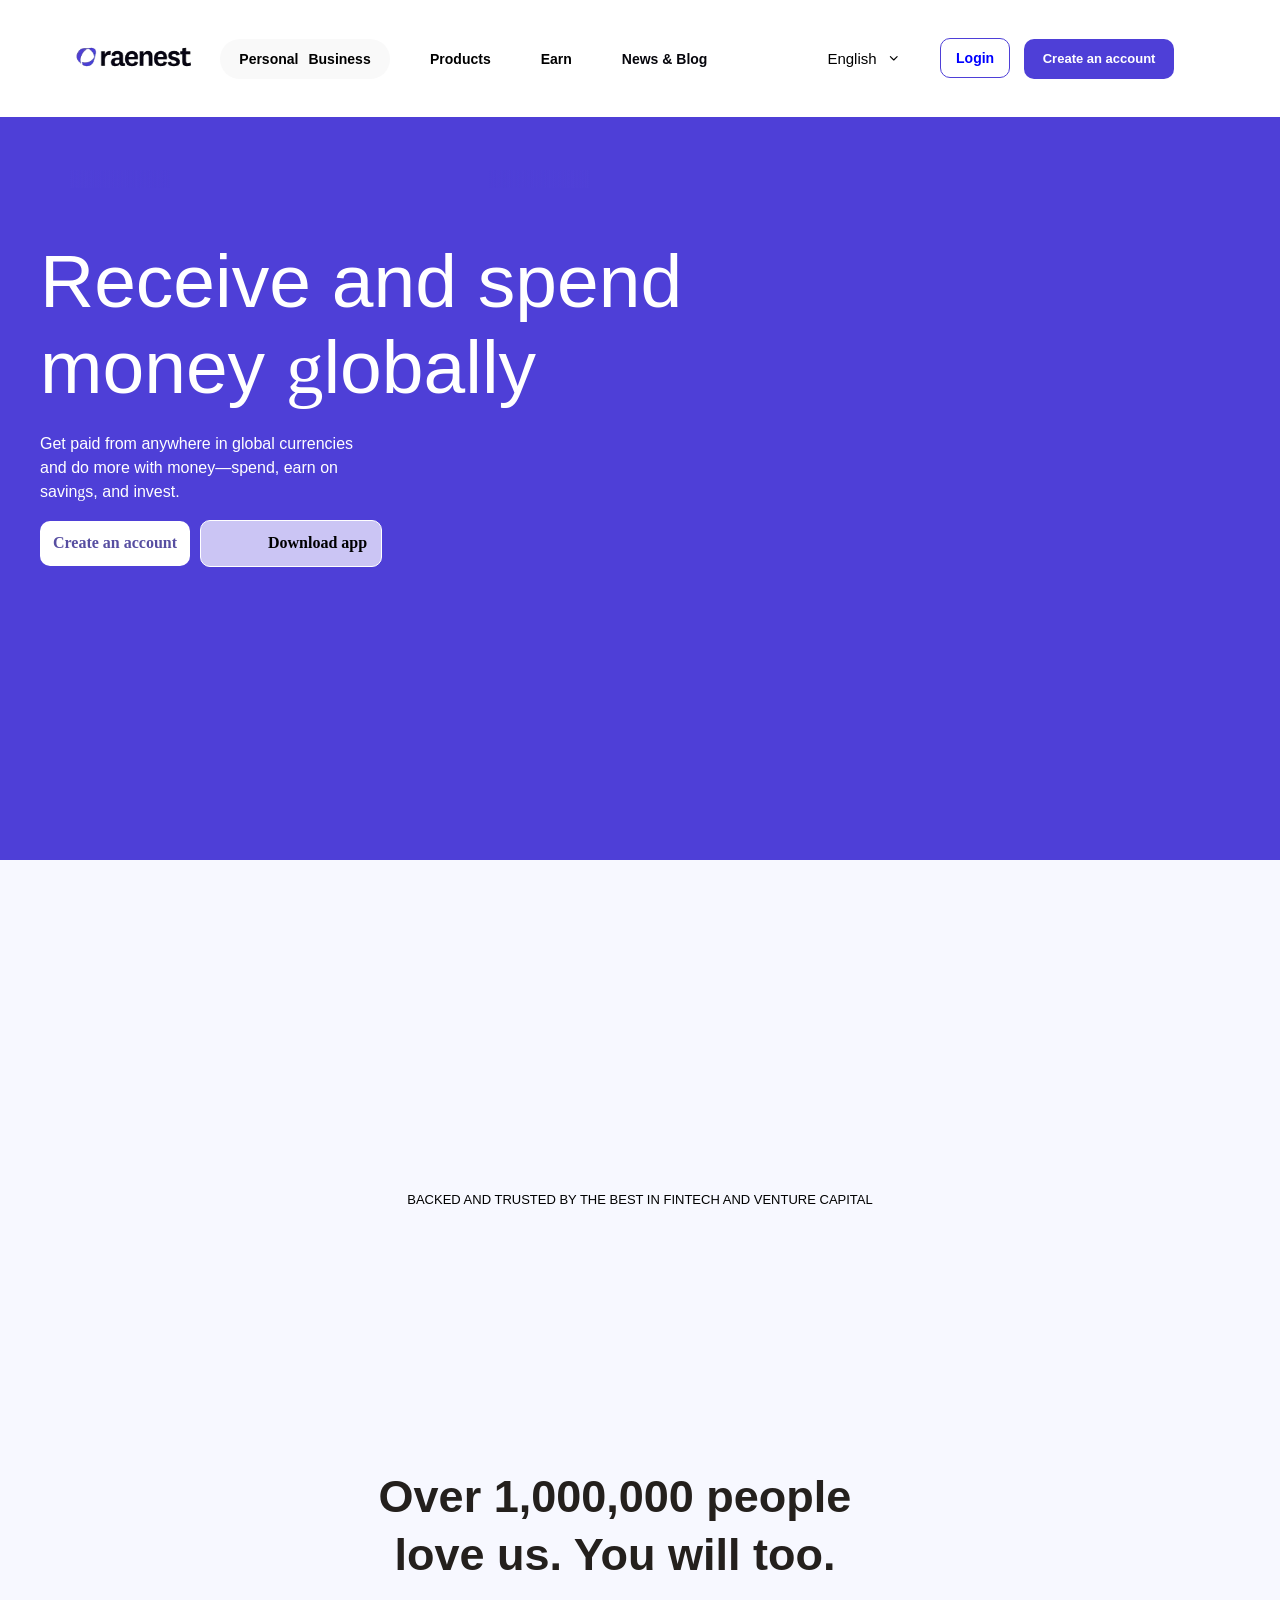
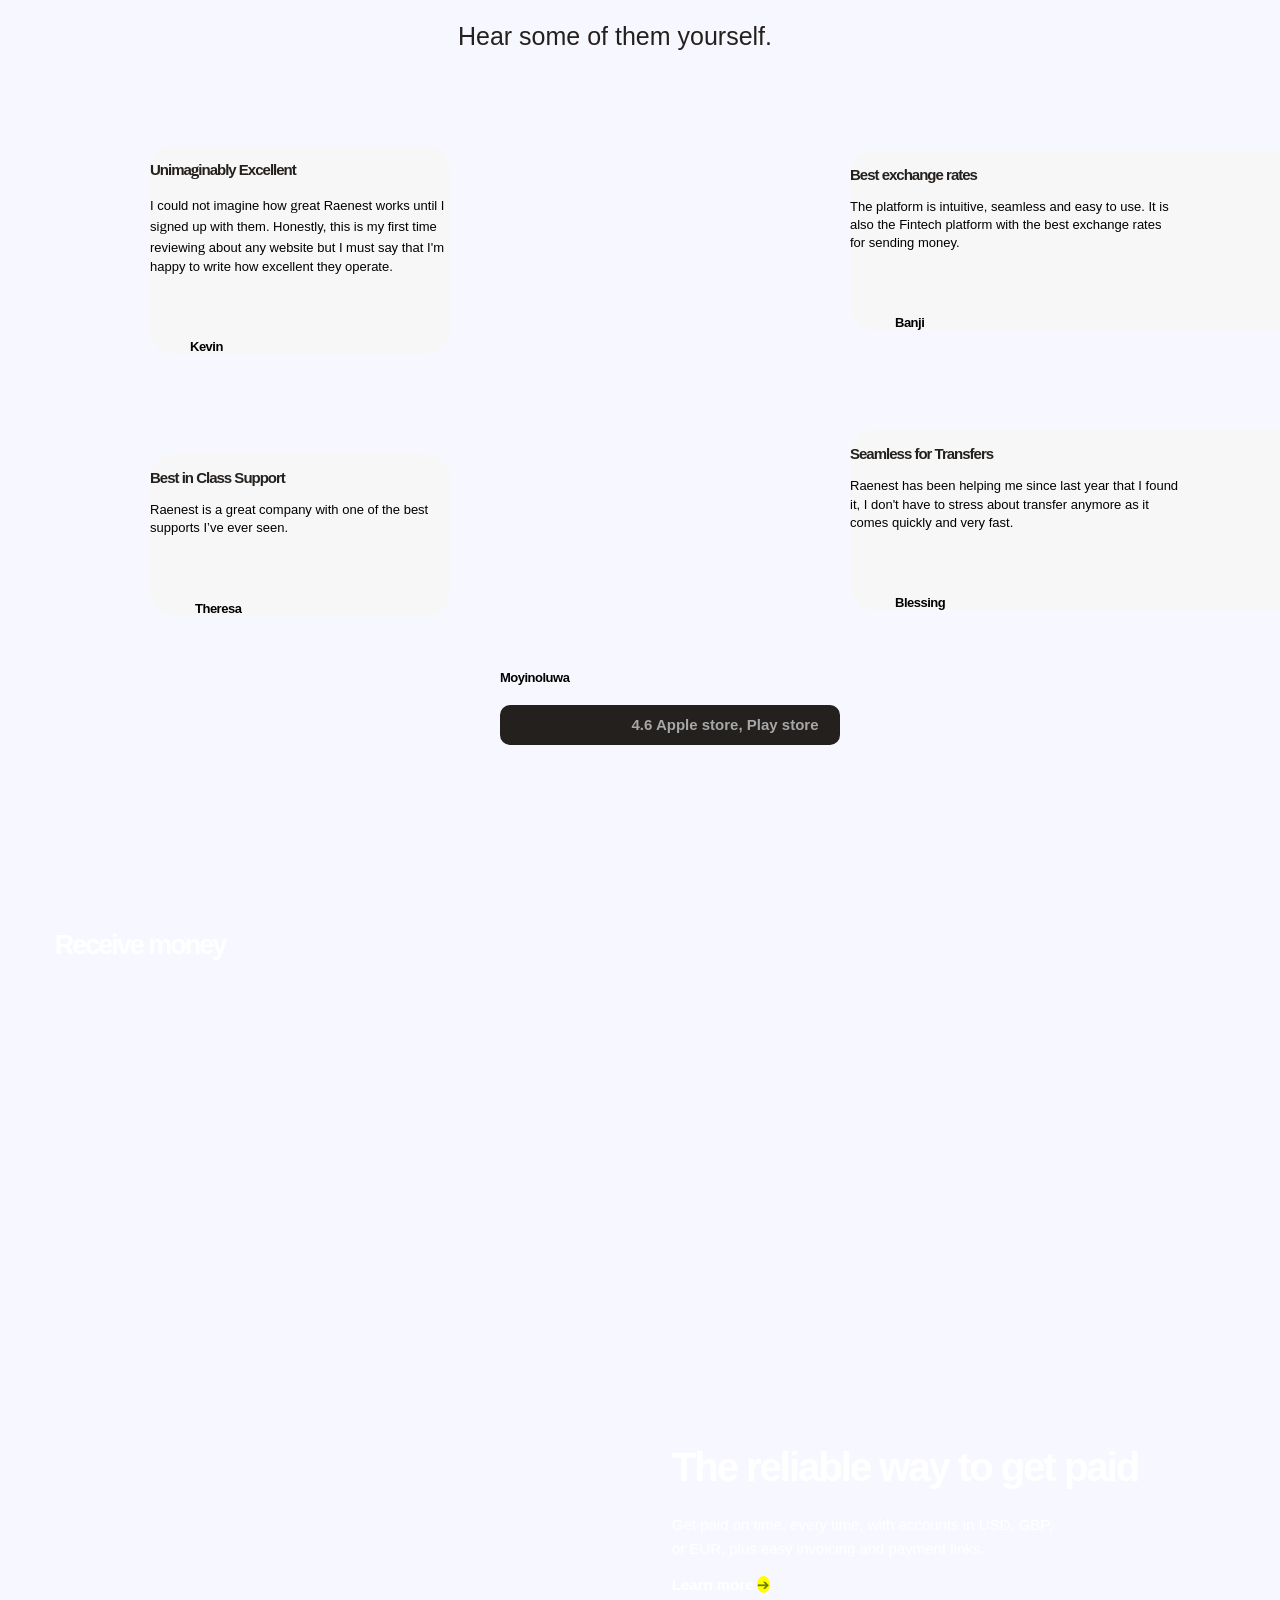
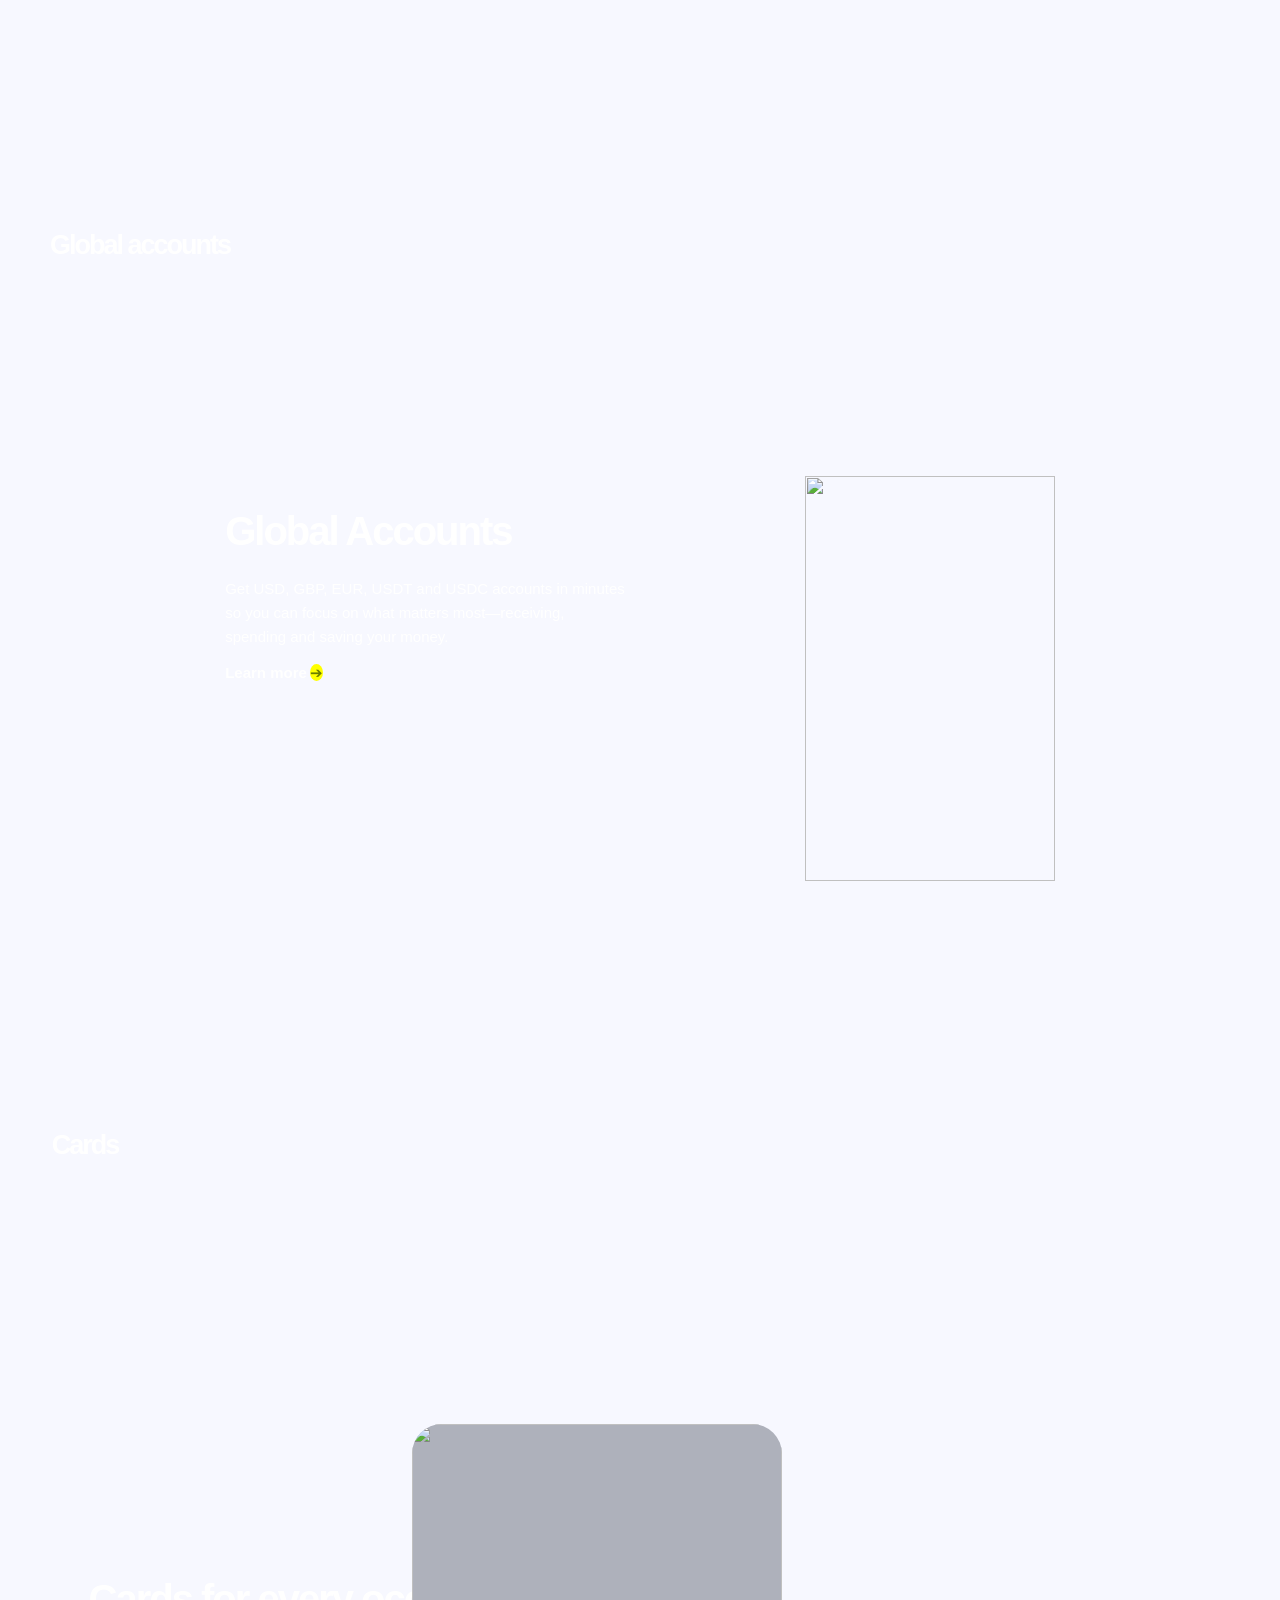
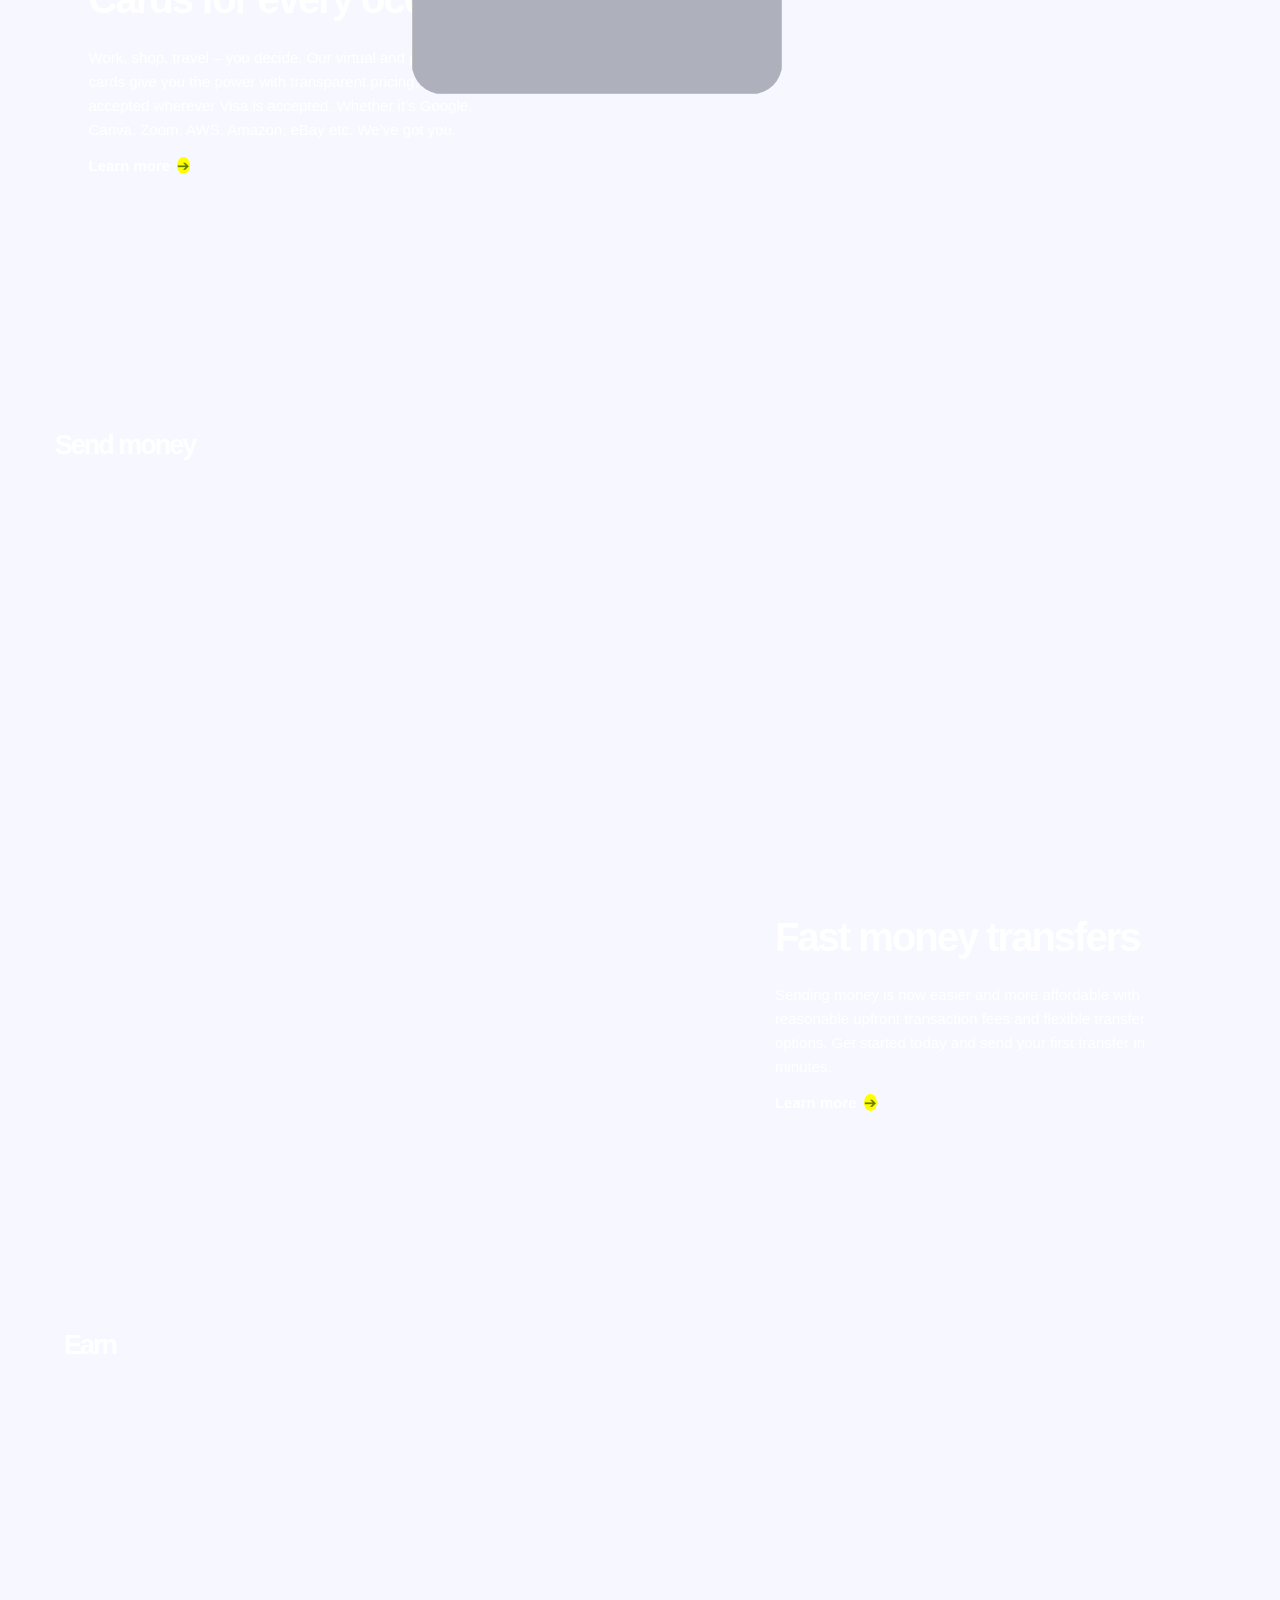
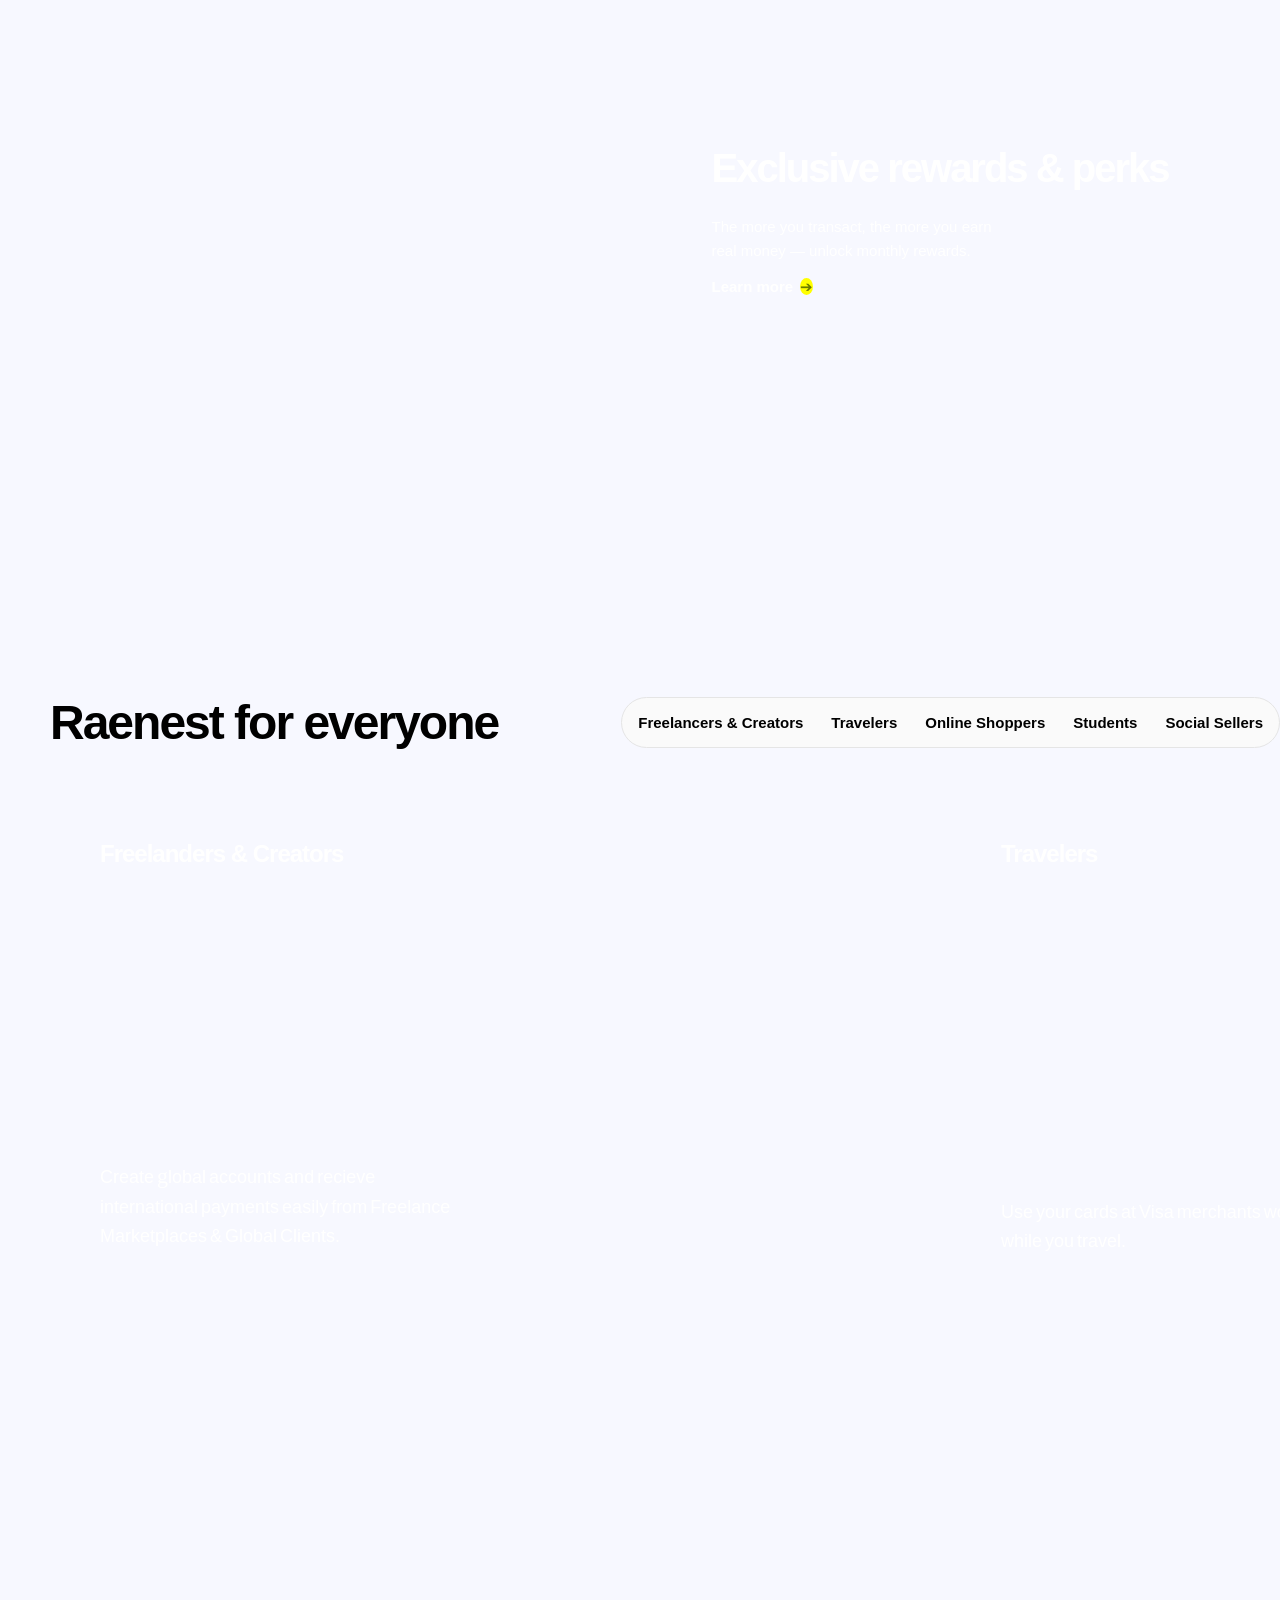
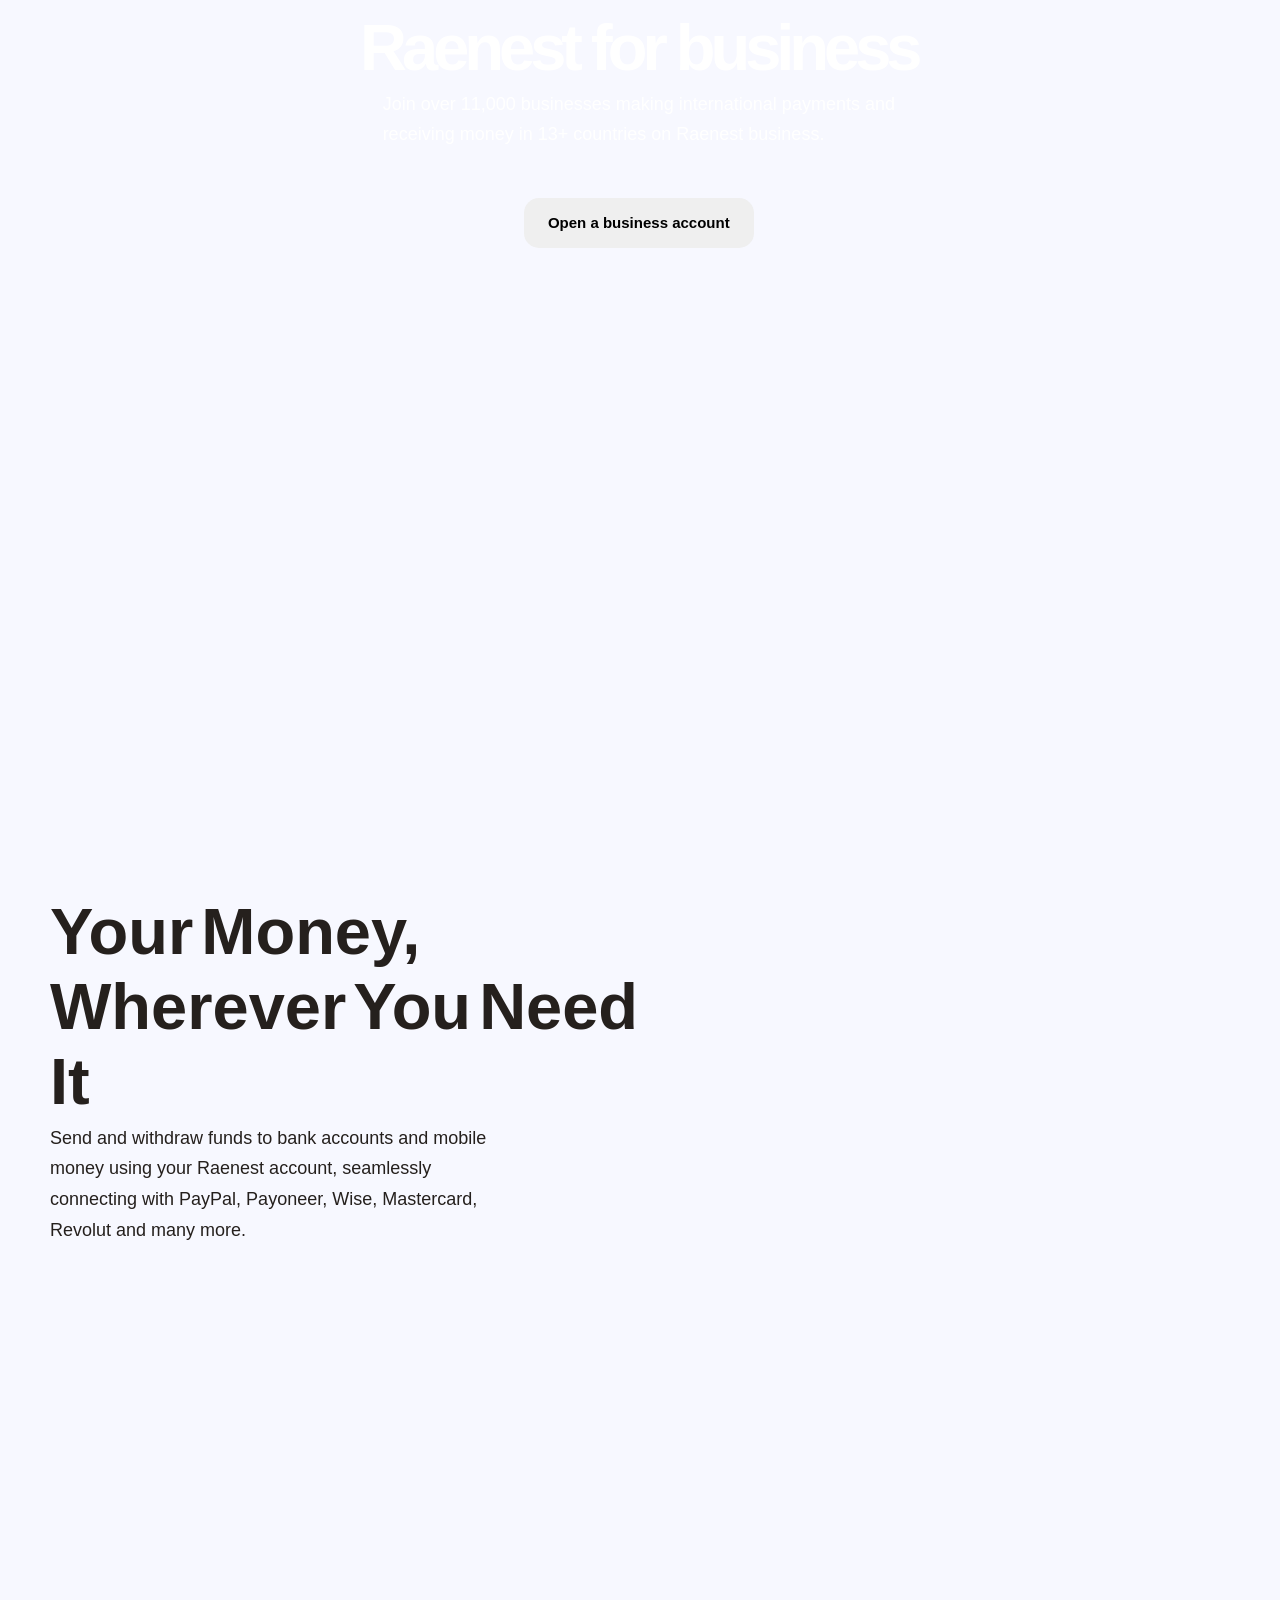
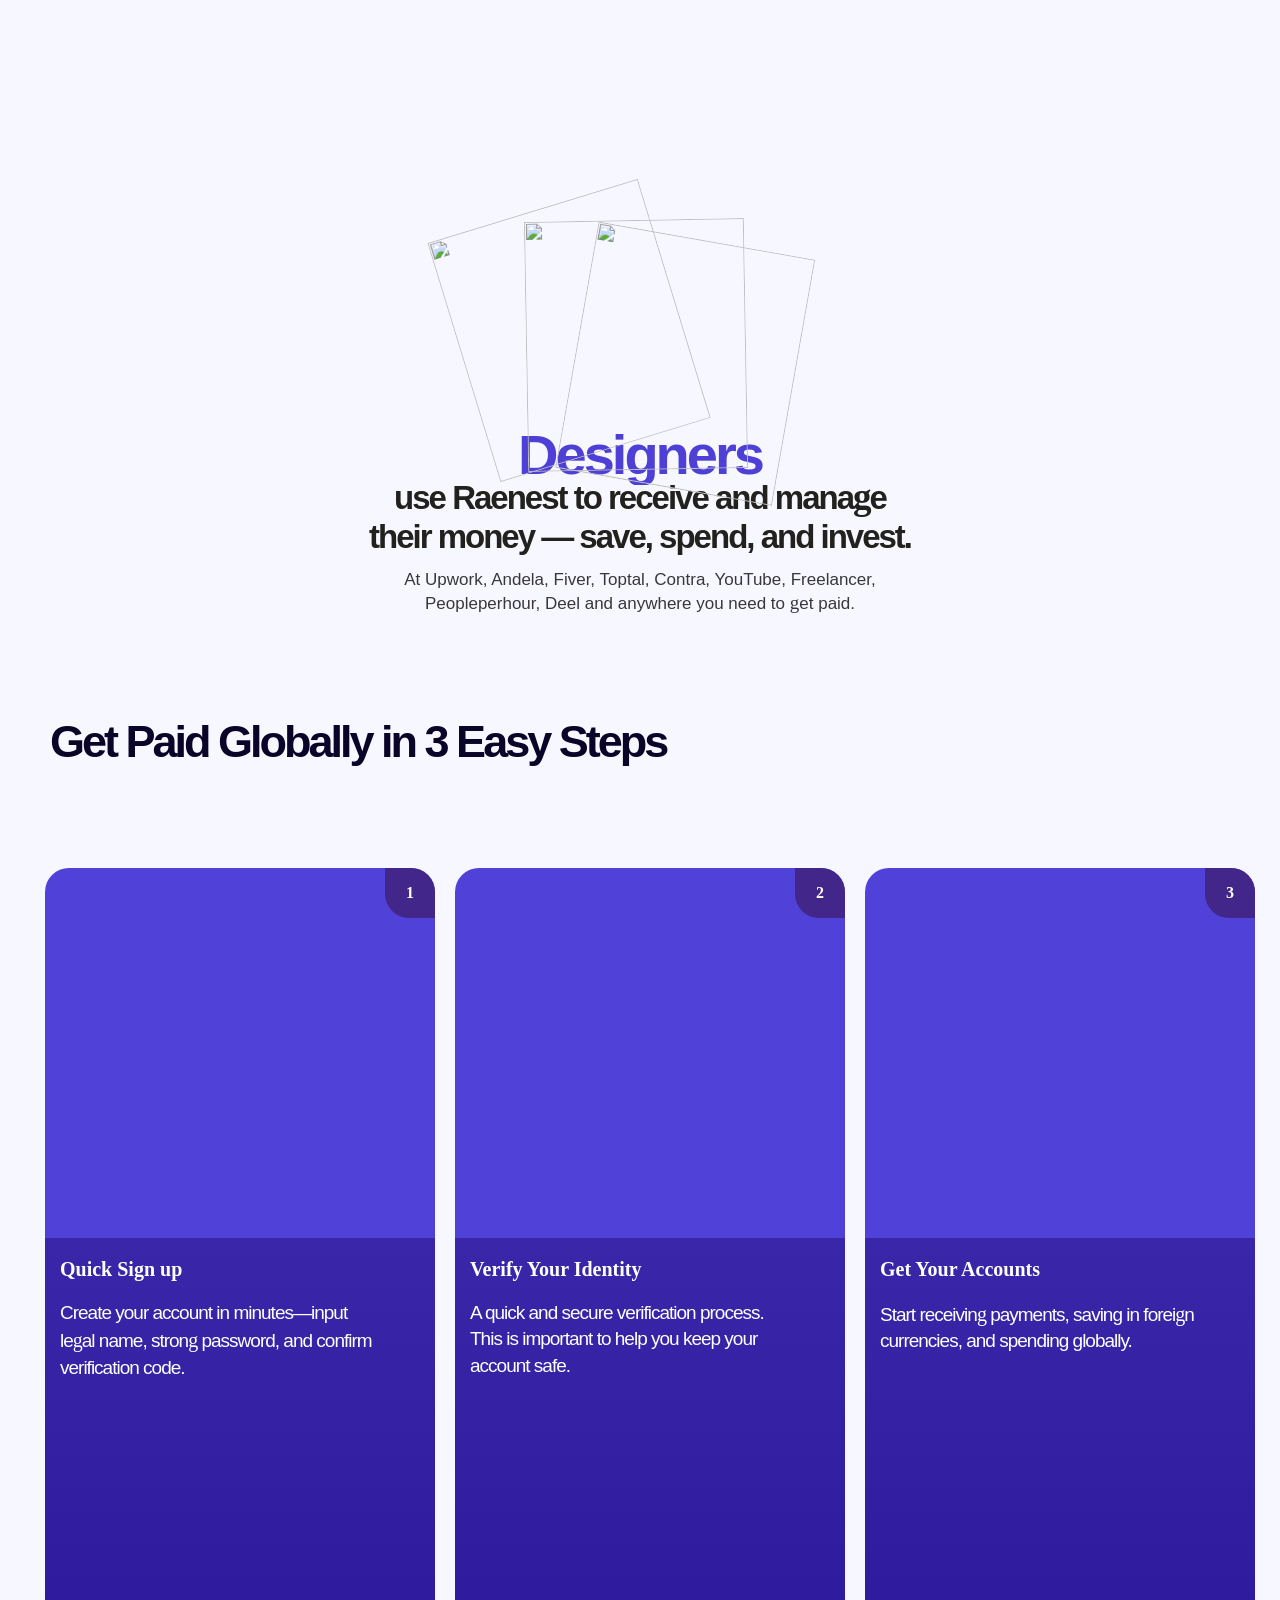
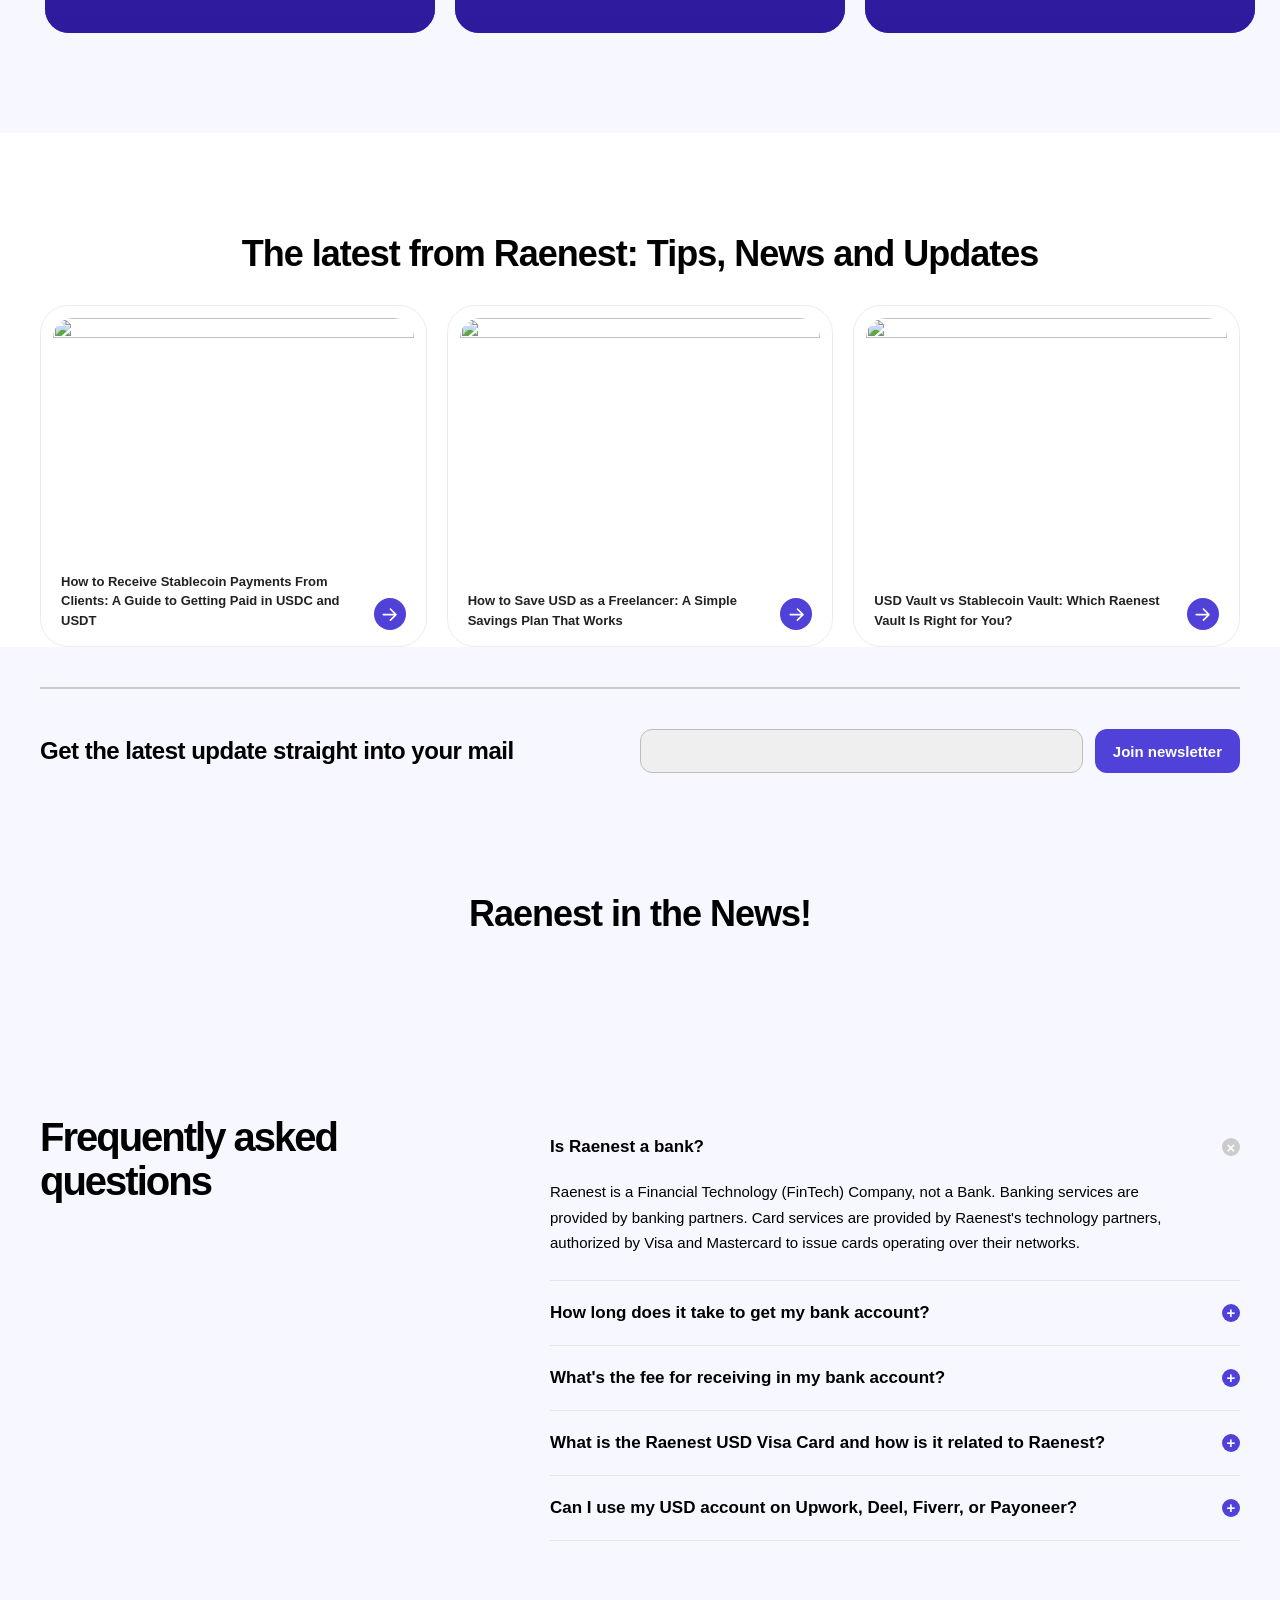
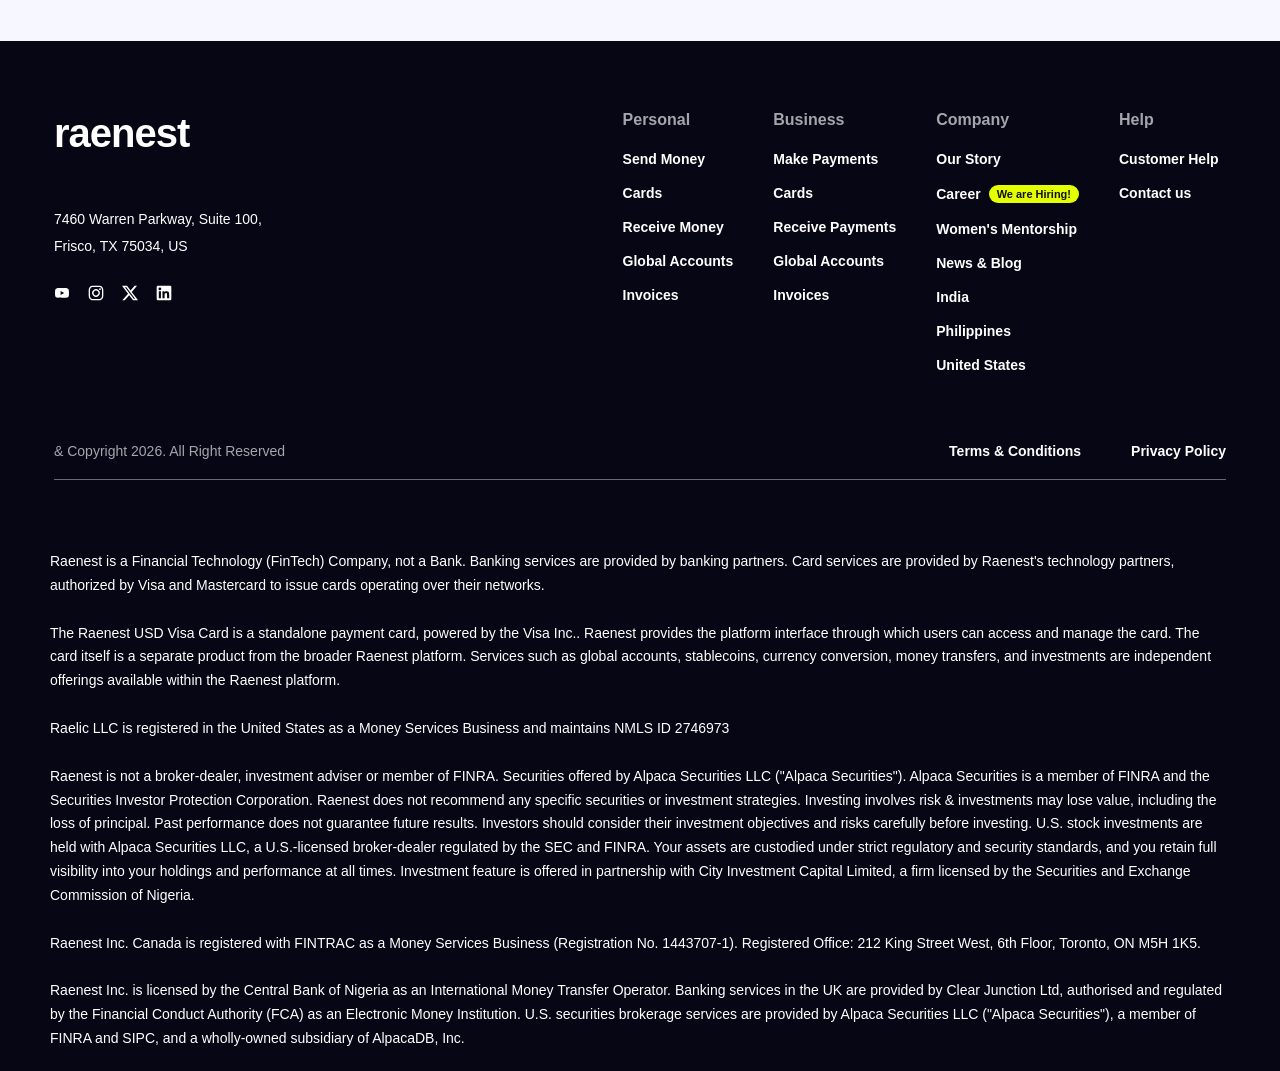
==== commit f6505f68: "some change" ====
--- a/index.html
+++ b/index.html
@@ -15,7 +15,7 @@
                 <a href="#" class="personal">Personal</a>
                 <a href="#" class="personal">Business</a>
             </div>
-            
+
             <input type="checkbox" id="menu-toggle">
             <label for="menu-toggle" class="burger" aria-label="Open menu"></label>
 
@@ -88,7 +88,11 @@
 
             <div class="navlink1 navlink2">
                <div class="dropdownContents">
-                    <p><img src="https://cdn.prod.website-files.com/67d85bdb392a92fa03e2f524/6a8ad5b610c1d2eadf1f2178_united-kingdom%20(1).png" alt="" width="20px">English <span>⌄</span></p>
+                    <p><img src="https://cdn.prod.website-files.com/67d85bdb392a92fa03e2f524/6a8ad5b610c1d2eadf1f2178_united-kingdom%20(1).png" alt="" width="20px">English <span><svg xmlns="http://www.w3.org/2000/svg" width="0.9em" height="0.9em" viewBox="0 0 24 24">
+	<path d="M0 0h24v24H0z" fill="none" />
+	<path fill="none" stroke="#000" stroke-linecap="round" stroke-linejoin="round" stroke-width="2" d="m6 10l6 6l6-6" />
+</svg>
+</span></p>
                     <div class="dropdowns1">
                         <span>English</span>
                         <p>Spanish (Argentina) </p>
--- a/index.css
+++ b/index.css
@@ -82,11 +82,10 @@
     align-items: center;
     gap: 10px;
 }
-.dropdownContents p span {
-    font-size: 25px;
-    font-weight: 100;
-    font-family: sans-serif;
-    margin-bottom: 10px;
+.dropdownContents p  {
+    display: flex;
+    gap: 10px;
+    align-items: center;
 }
 .dropdownContent {
     position: relative;
@@ -351,7 +350,7 @@
         border: none;
     }
     .dropdowns1 { 
-        padding: 10px 15px; margin-top: 10px;  text-align: left;
+        padding: 10px 15px; margin-top: 10px;
     }
     #menu-toggle:checked ~ .navlink2 {
         display: flex;
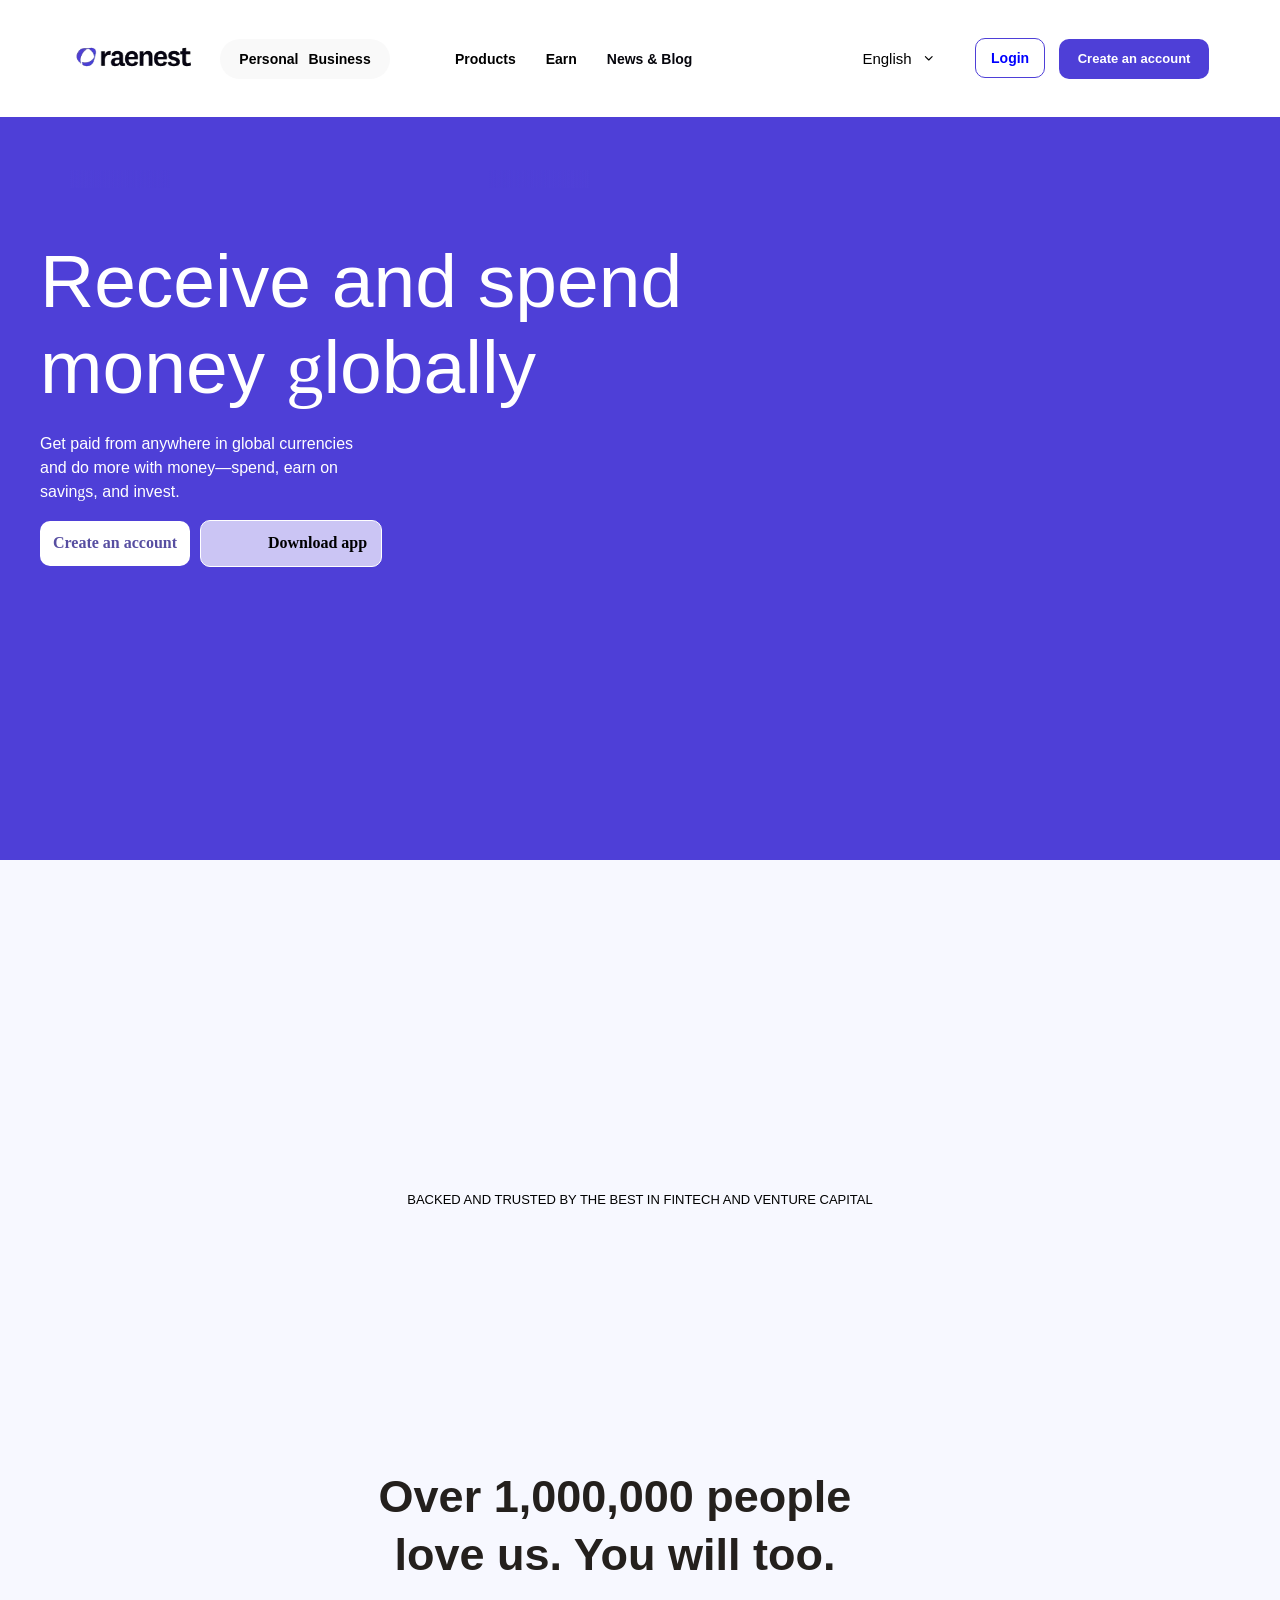
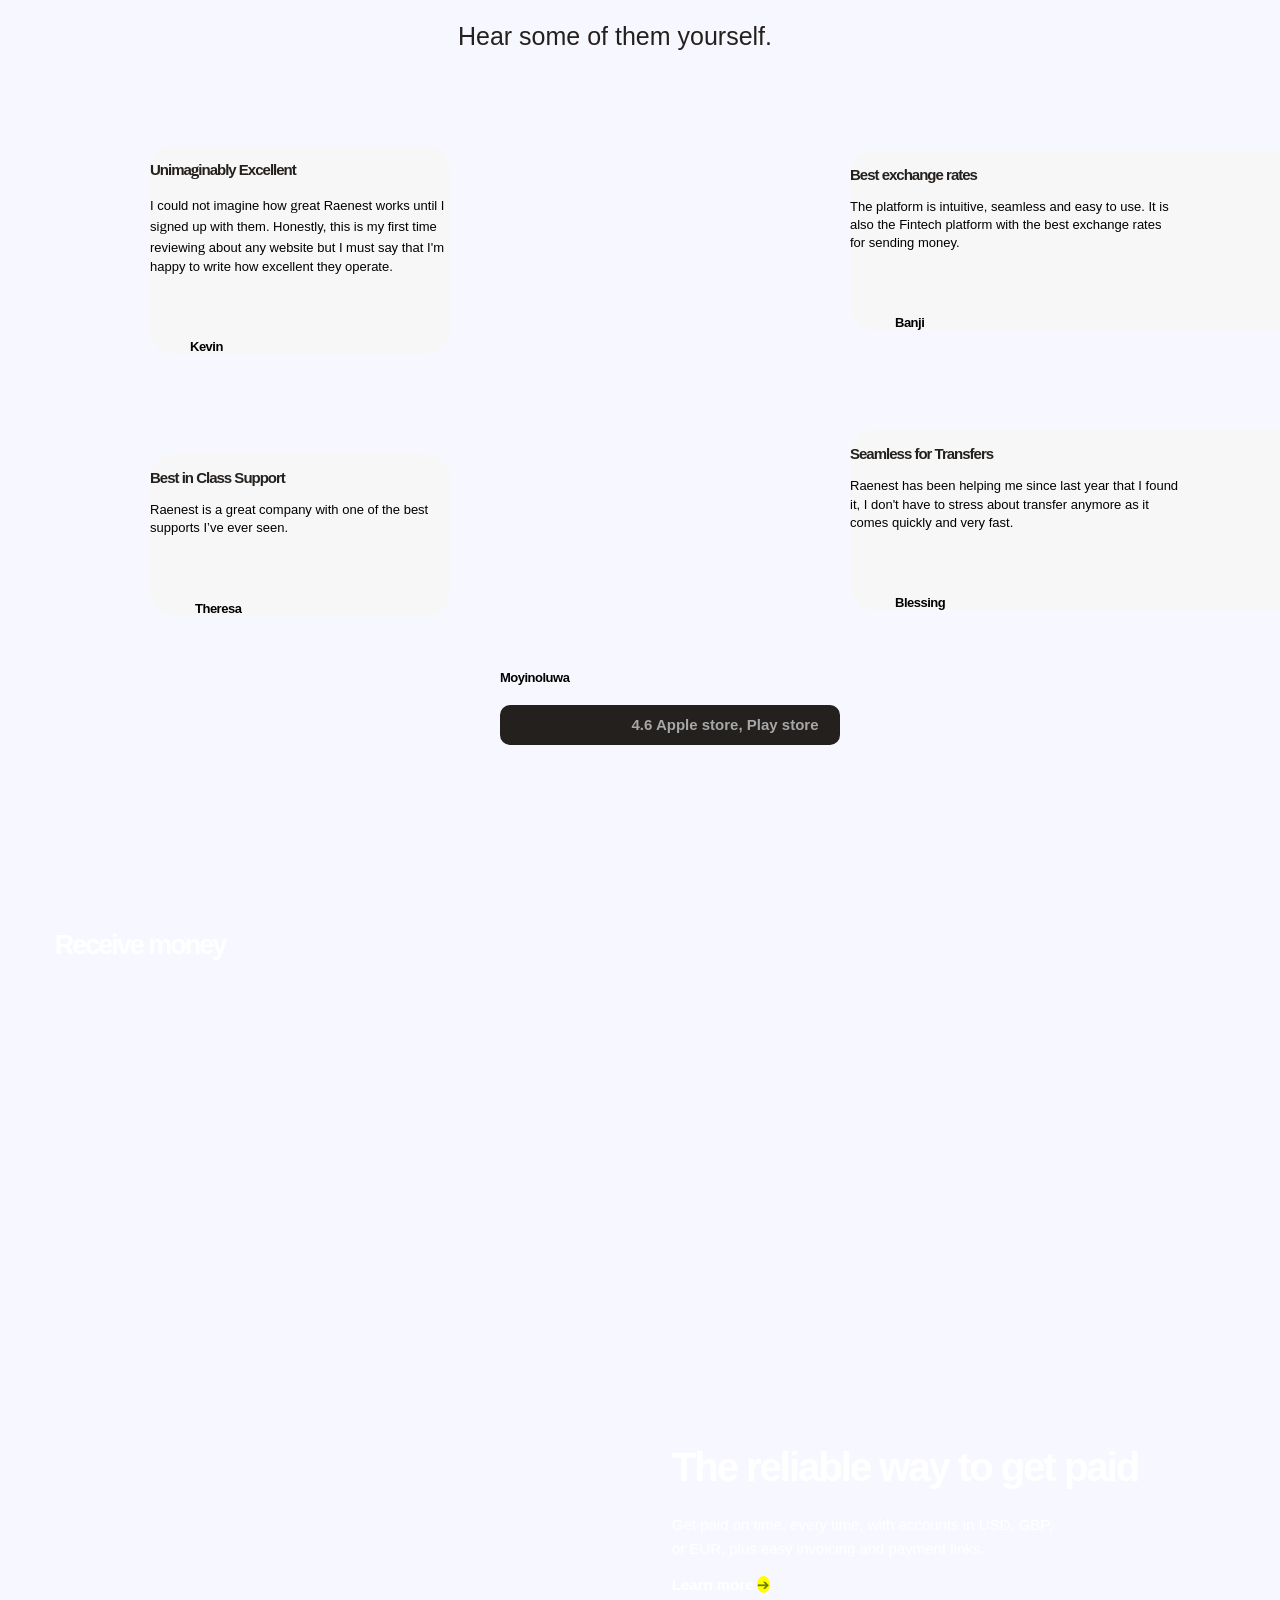
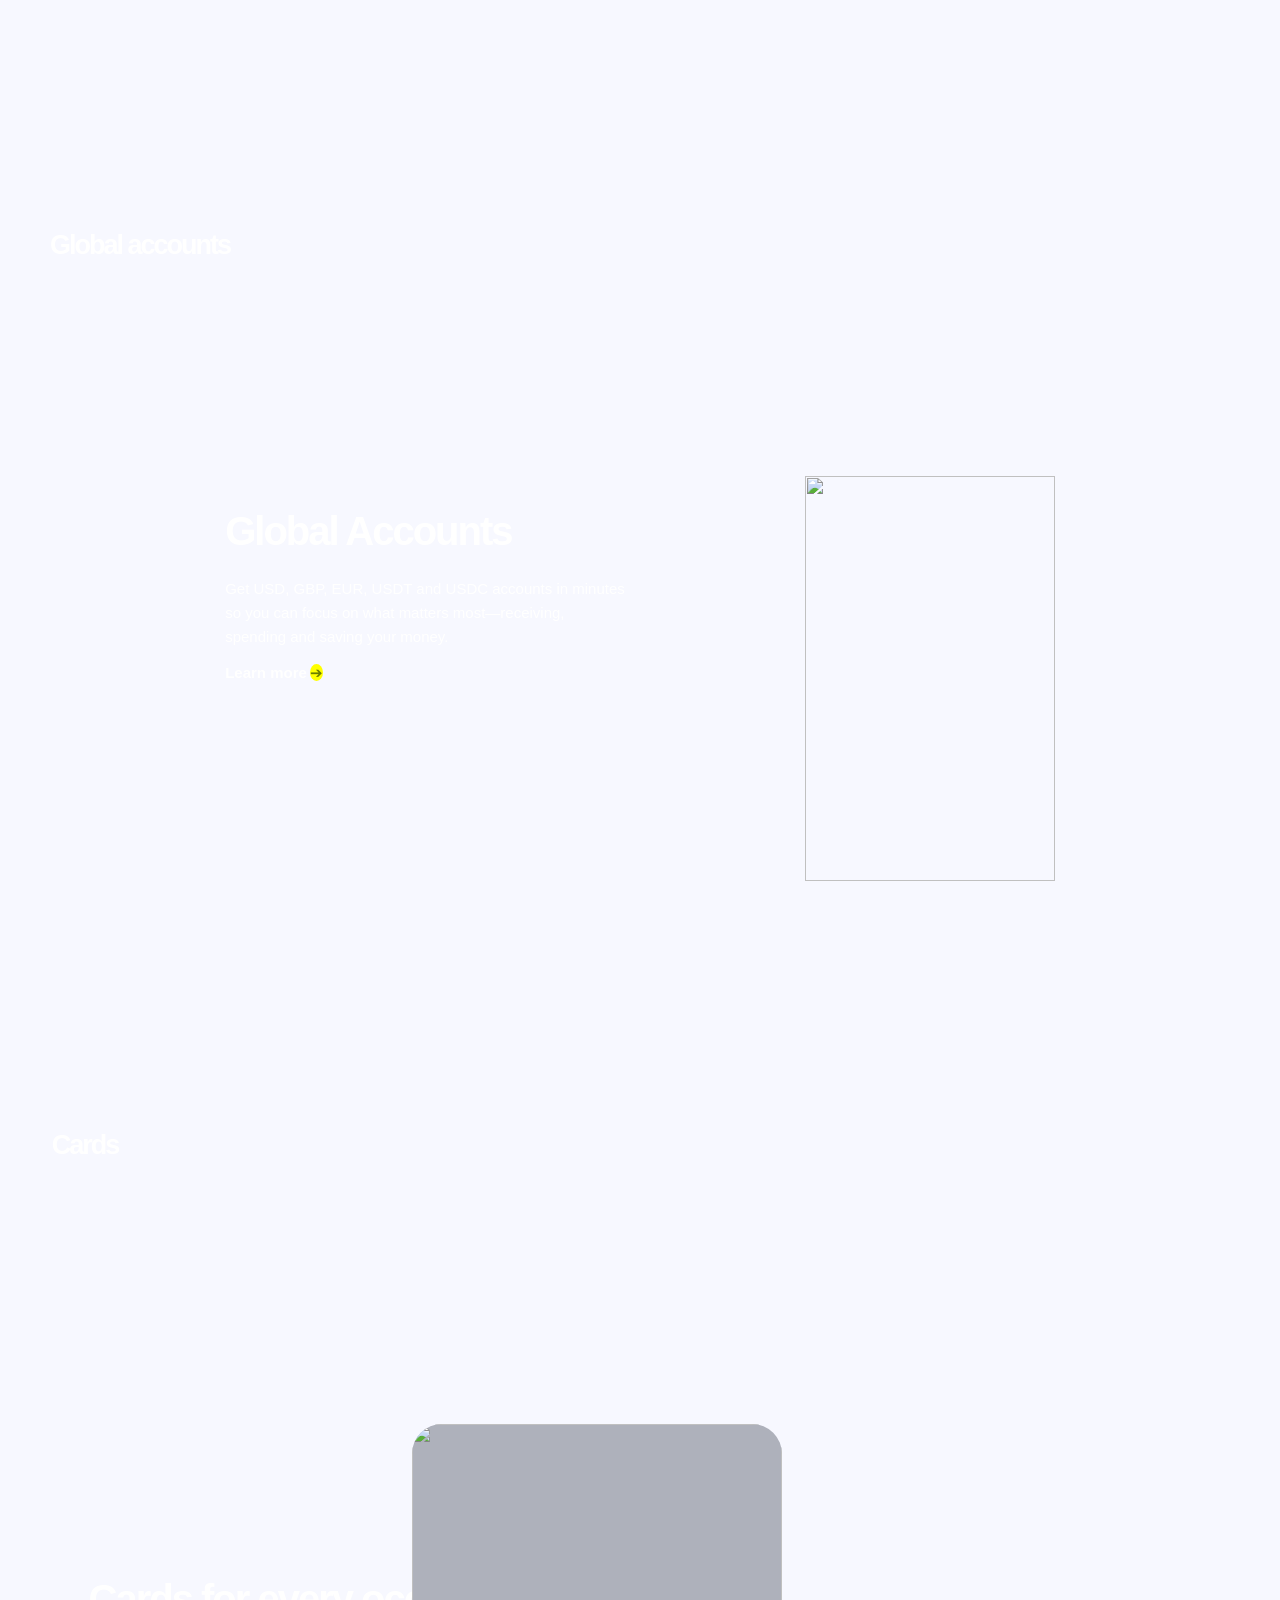
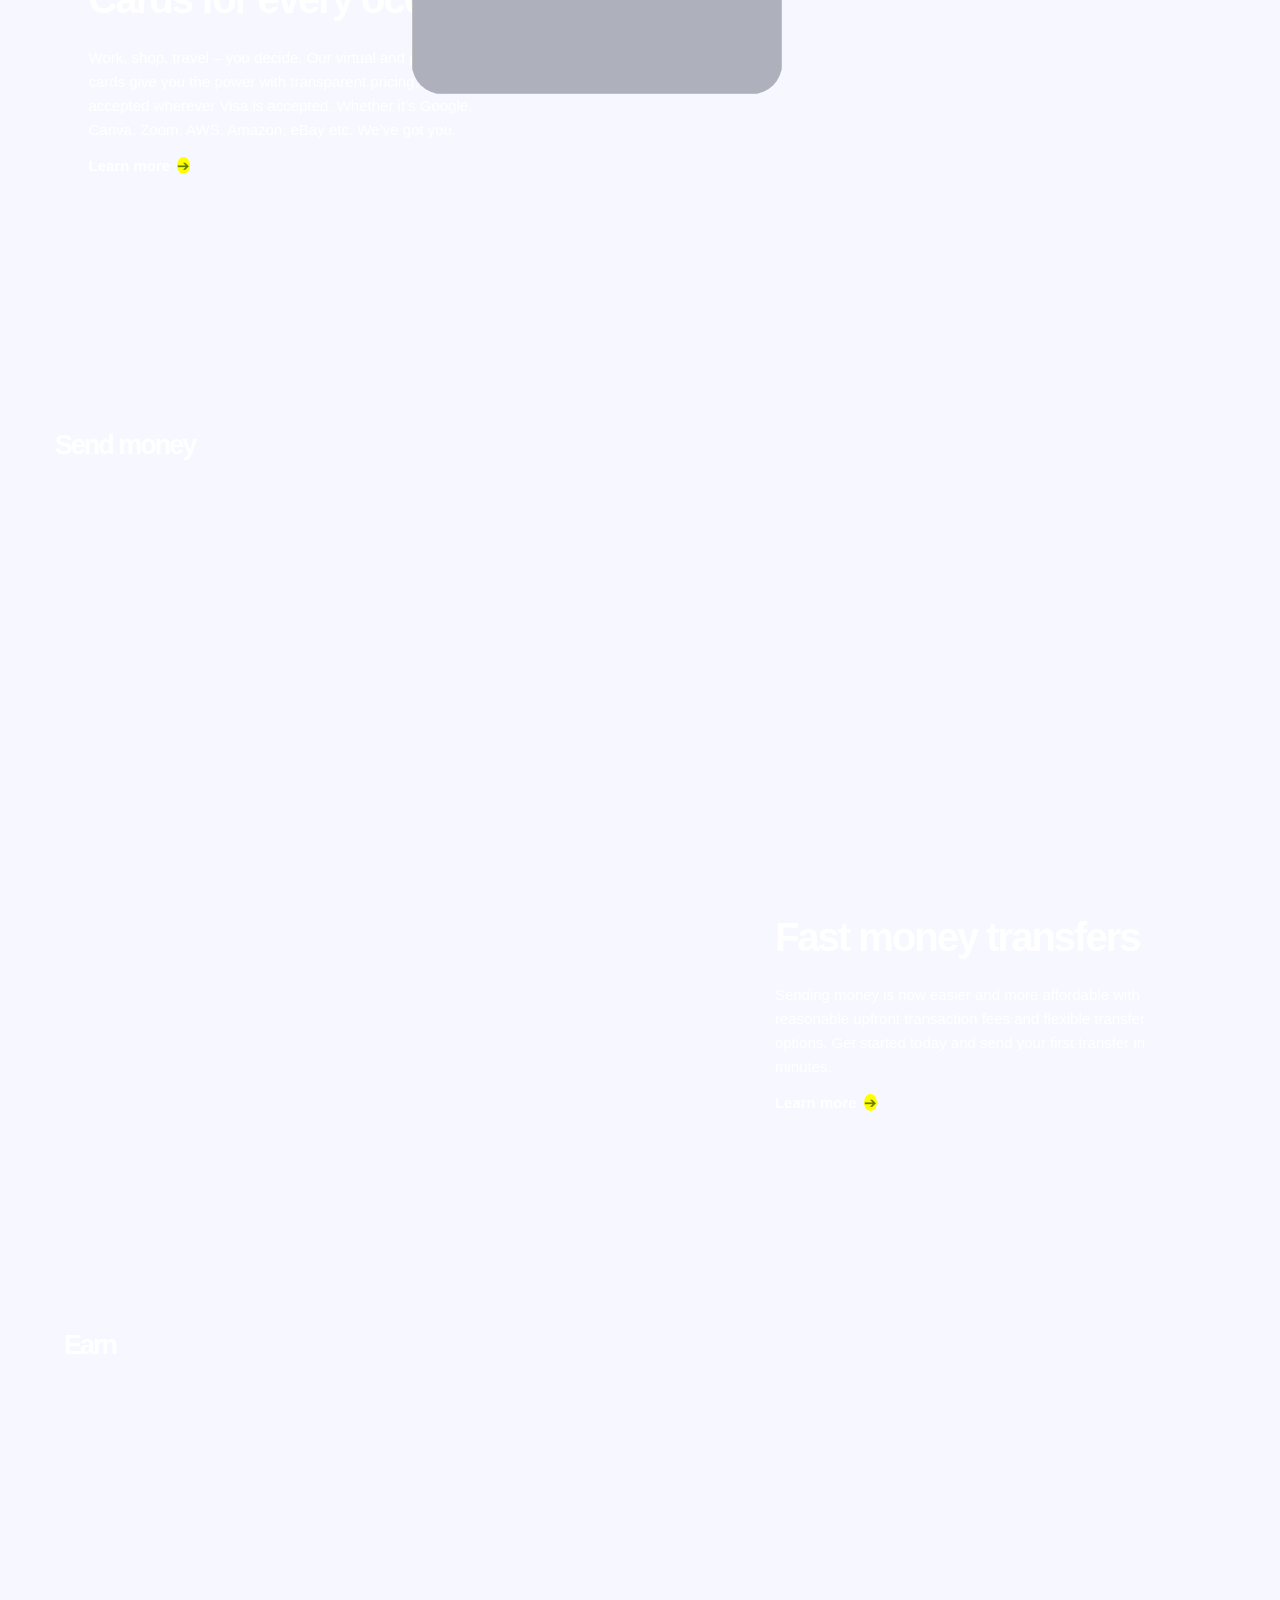
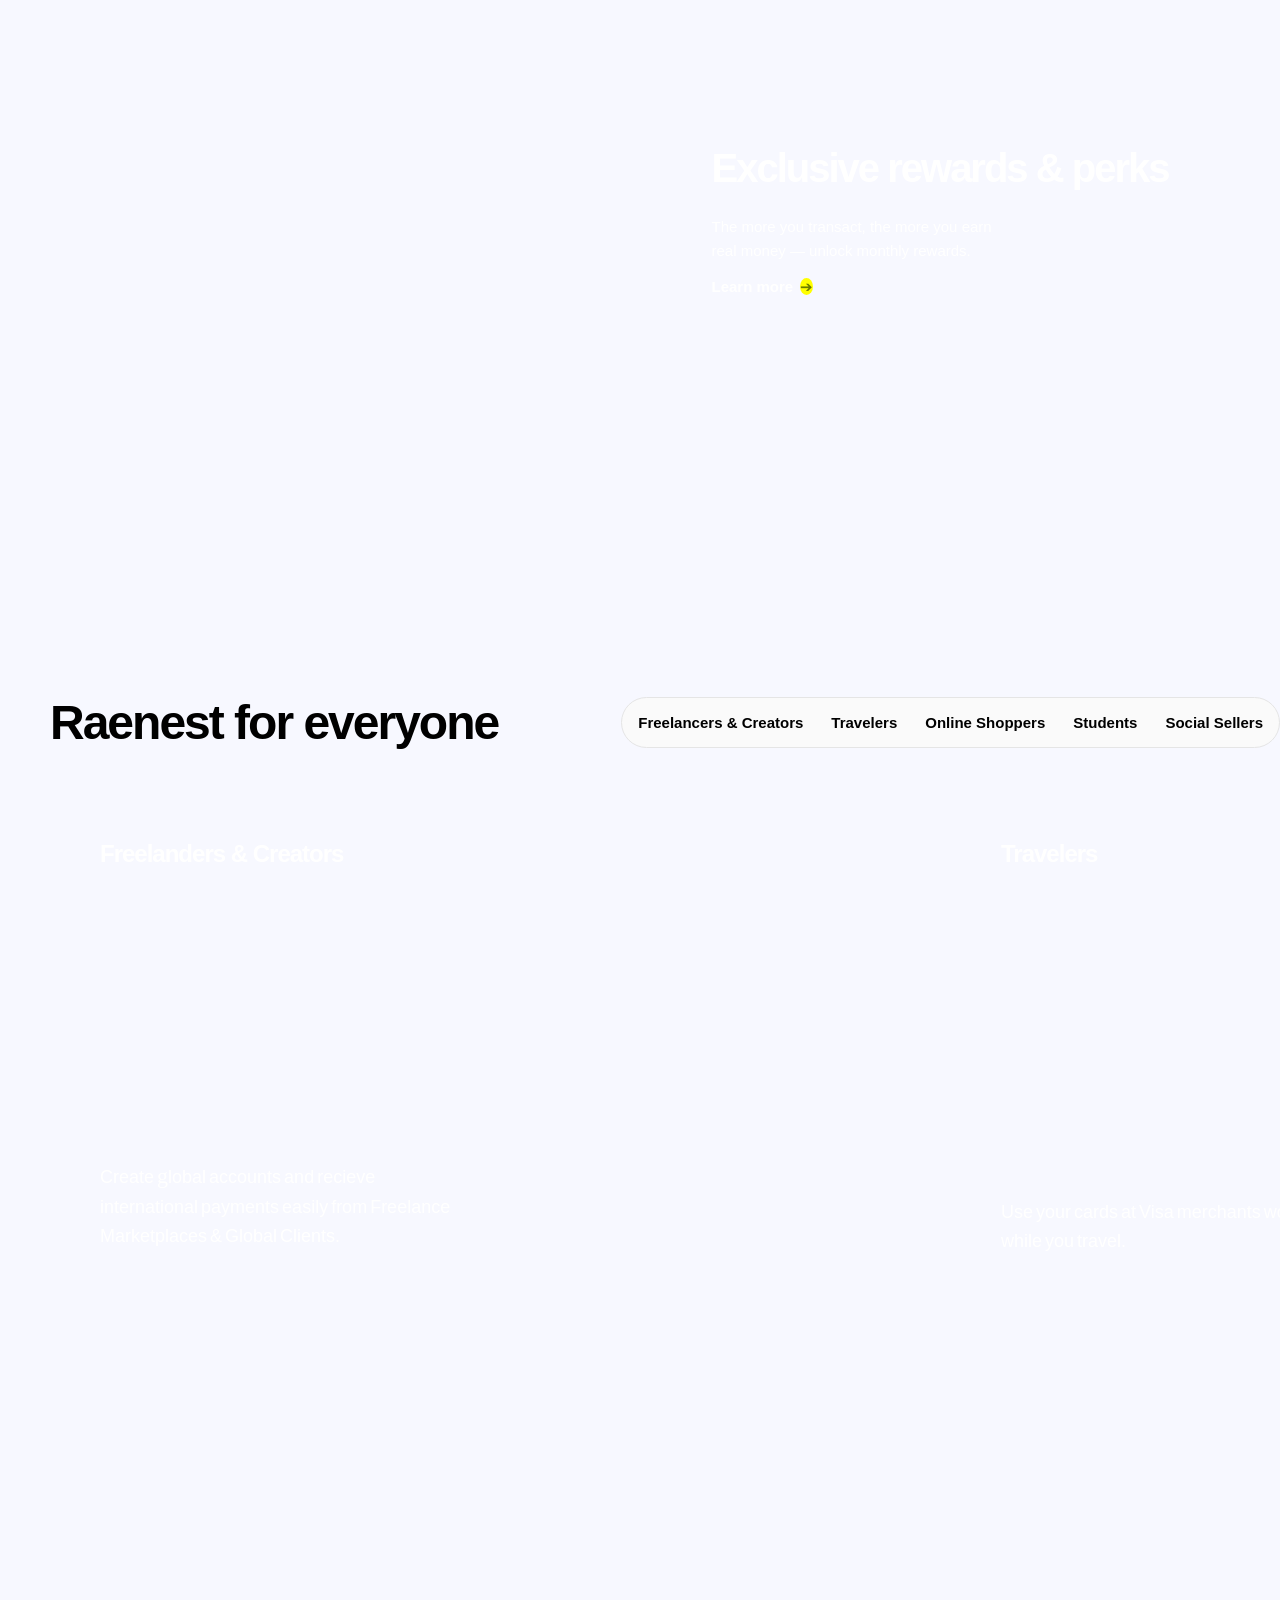
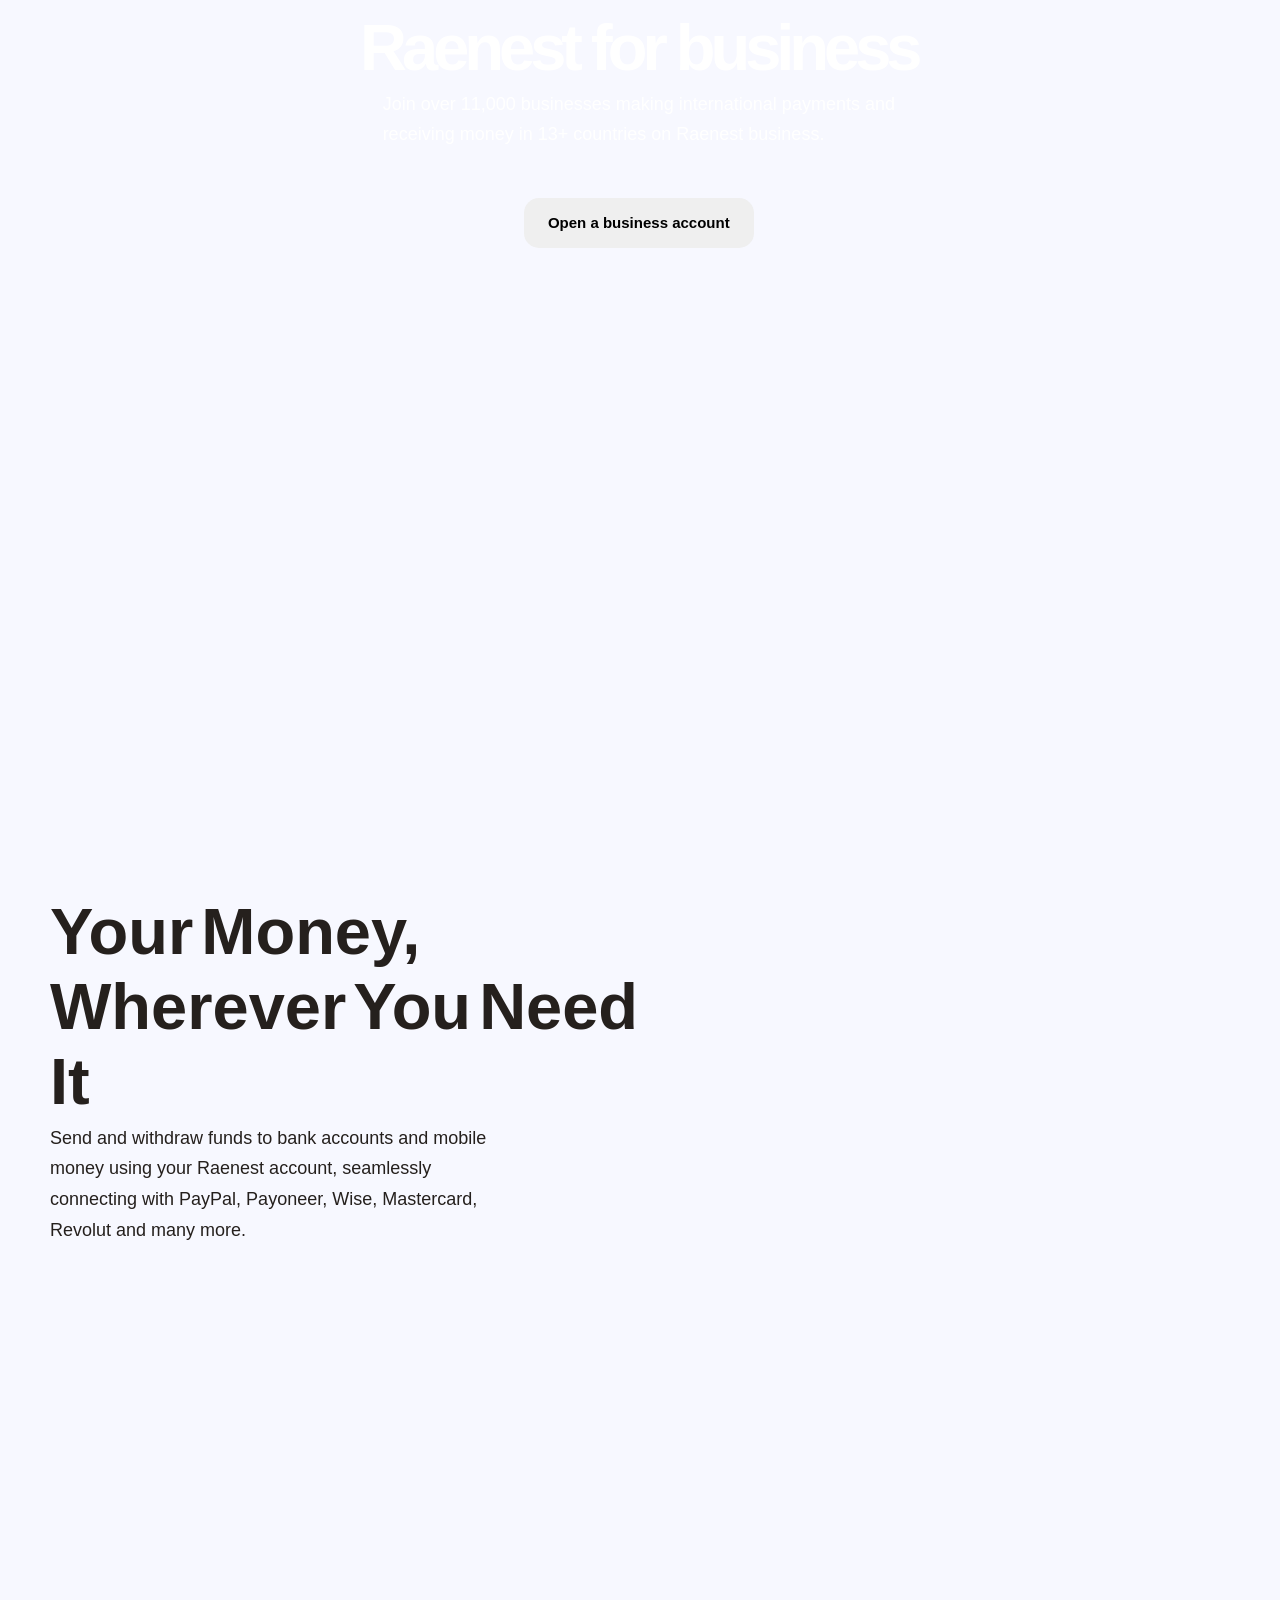
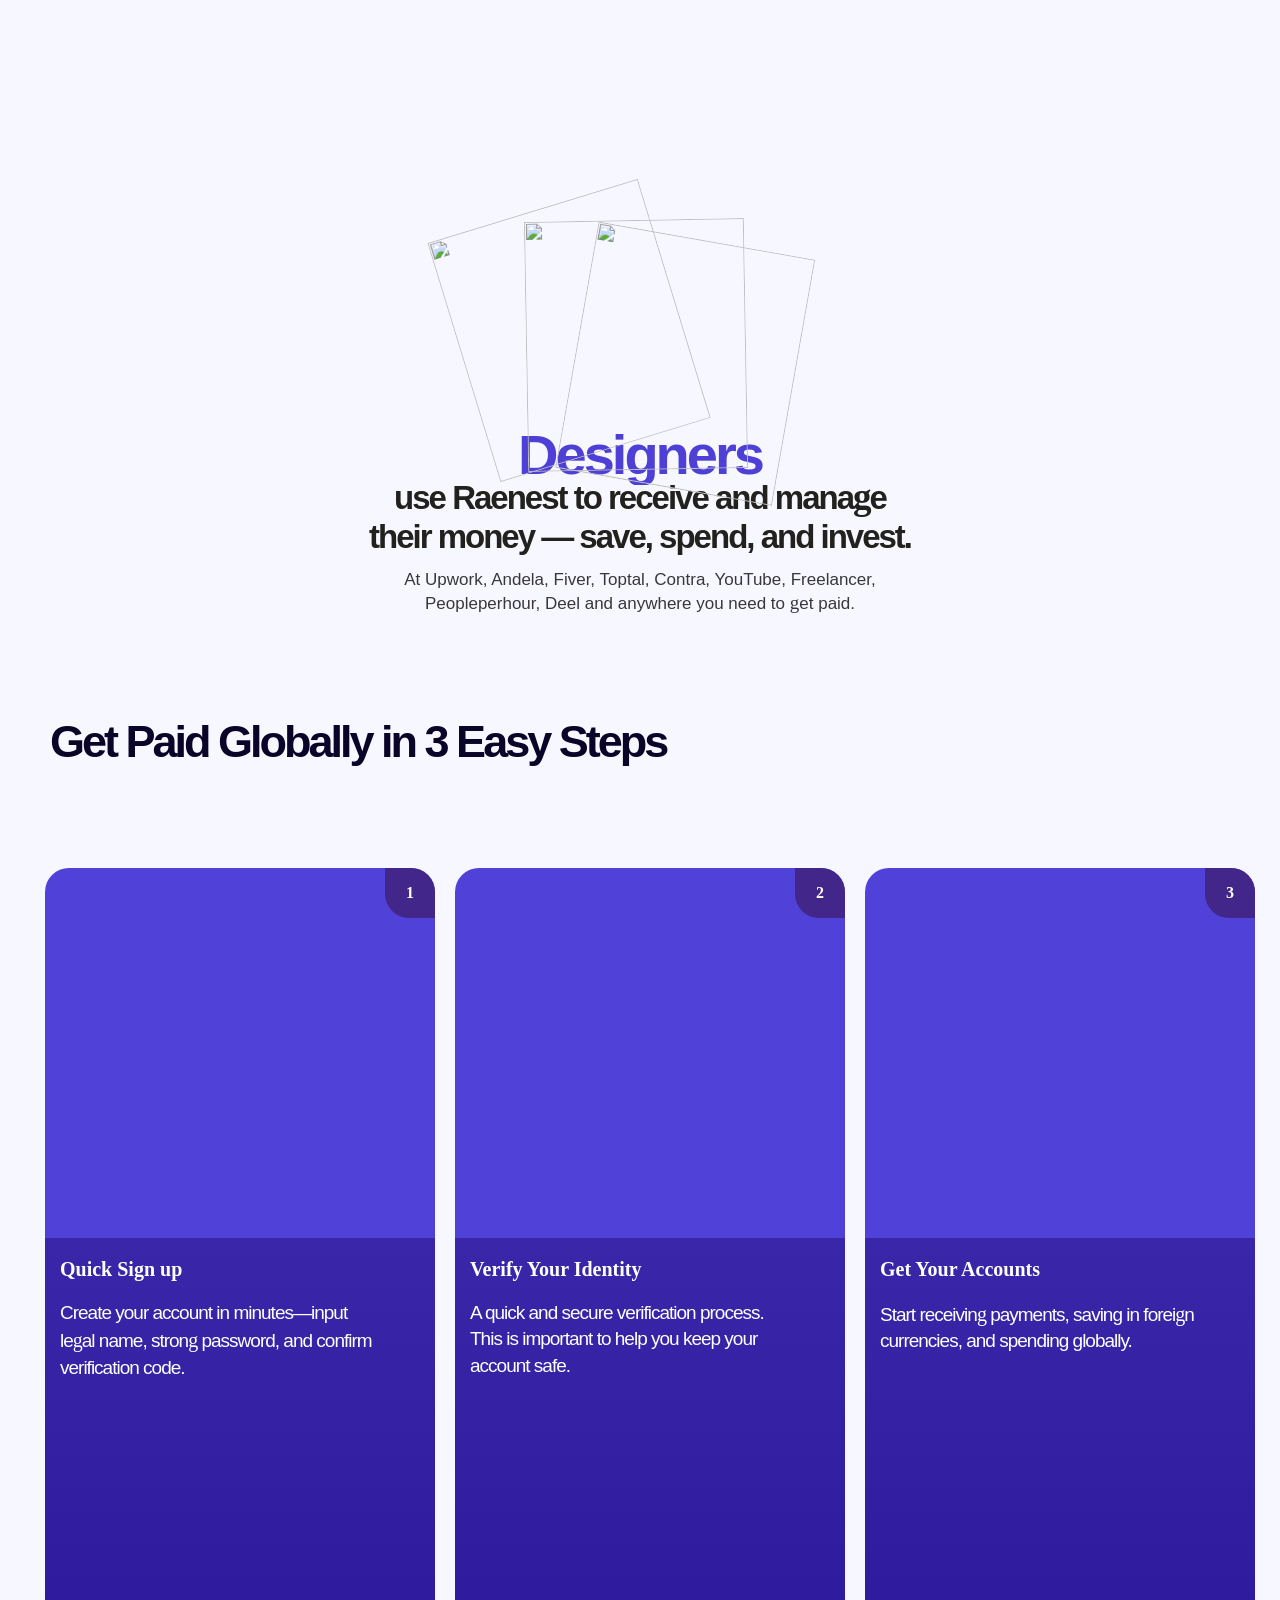
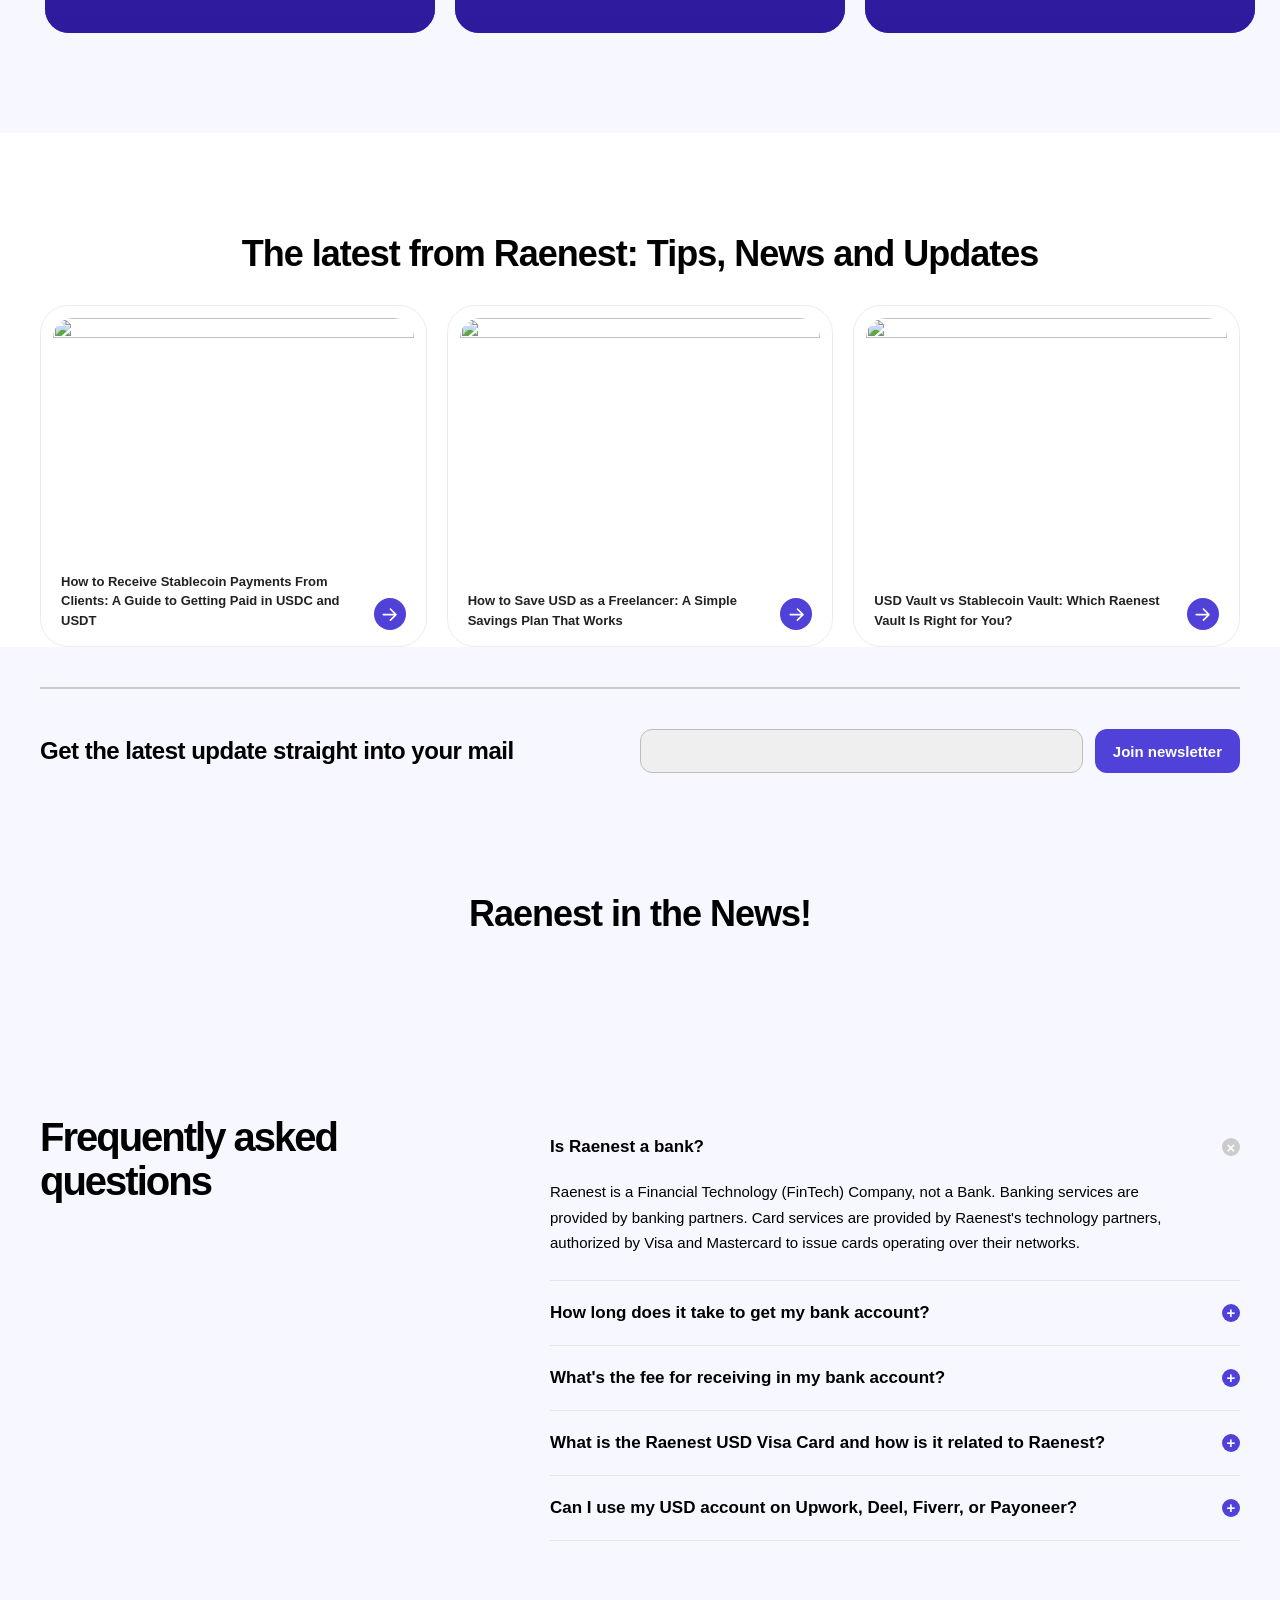
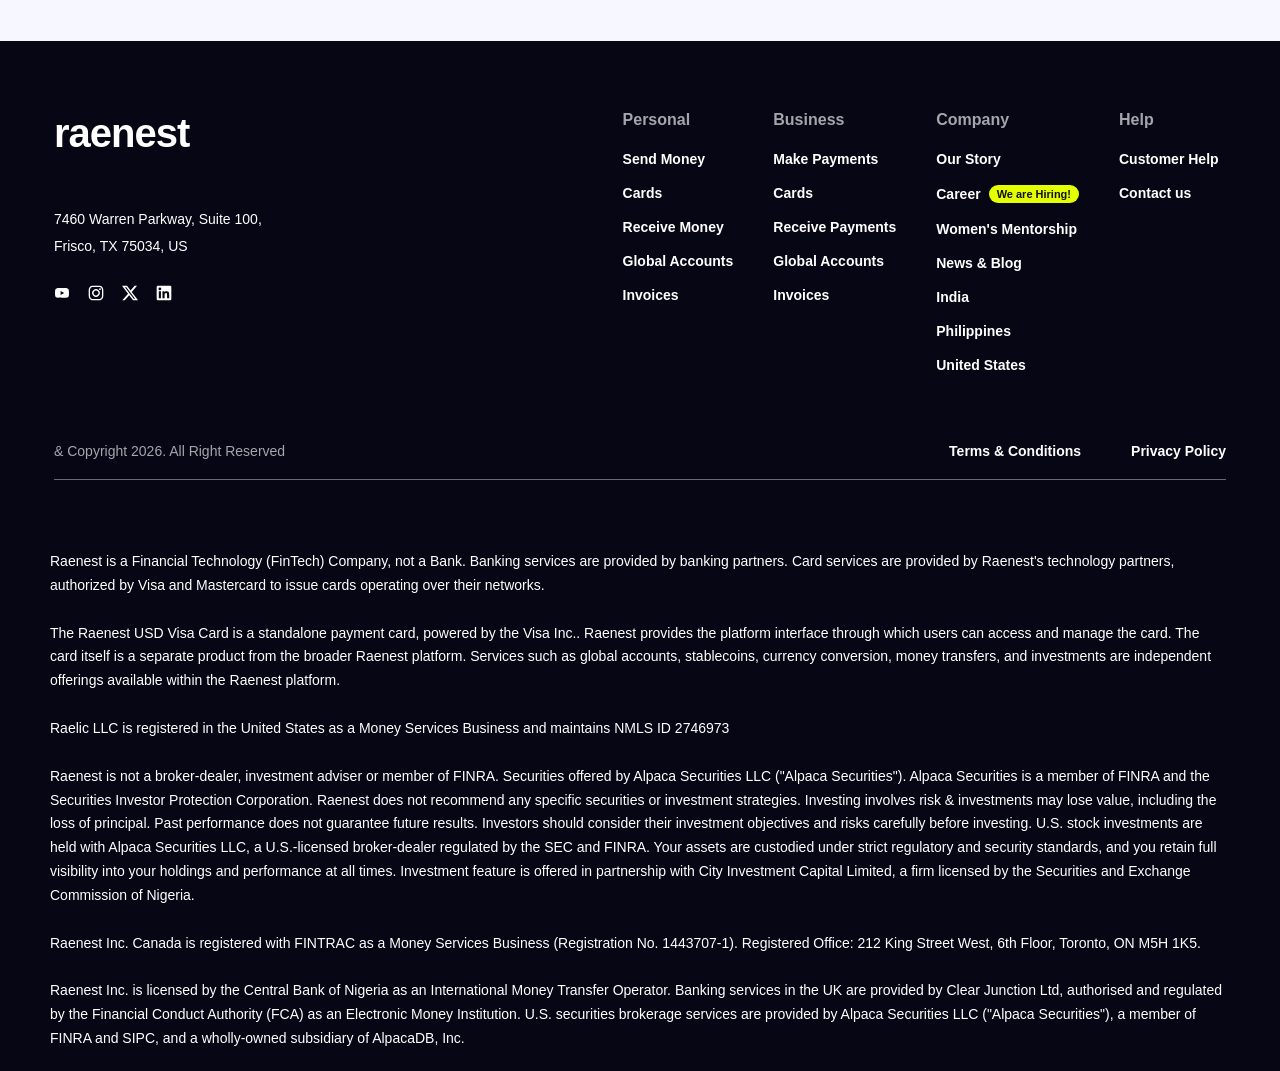
==== commit 096939b2: "change" ====
--- a/index.html
+++ b/index.html
@@ -89,10 +89,9 @@
             <div class="navlink1 navlink2">
                <div class="dropdownContents">
                     <p><img src="https://cdn.prod.website-files.com/67d85bdb392a92fa03e2f524/6a8ad5b610c1d2eadf1f2178_united-kingdom%20(1).png" alt="" width="20px">English <span><svg xmlns="http://www.w3.org/2000/svg" width="0.9em" height="0.9em" viewBox="0 0 24 24">
-	<path d="M0 0h24v24H0z" fill="none" />
-	<path fill="none" stroke="#000" stroke-linecap="round" stroke-linejoin="round" stroke-width="2" d="m6 10l6 6l6-6" />
-</svg>
-</span></p>
+	                <path d="M0 0h24v24H0z" fill="none" />
+	                <path fill="none" stroke="#000" stroke-linecap="round" stroke-linejoin="round" stroke-width="2" d="m6 10l6 6l6-6" />
+                    </svg></span></p>
                     <div class="dropdowns1">
                         <span>English</span>
                         <p>Spanish (Argentina) </p>
--- a/index.css
+++ b/index.css
@@ -125,6 +125,7 @@
     border-radius: 10px;
     border: 2px solid #dddddd;
     padding: 15px;
+    /* margin-left: 50px; */
     justify-self: center;
     position: absolute;
     display: none;
@@ -153,7 +154,7 @@
     display: block;
 }
 .navlink2 {
-    margin-left: 70px;
+    margin-left: 120px;
     display: flex;
     align-items: center;
     gap: 30px;
@@ -233,7 +234,8 @@
 {
     display: flex;
     align-items: center;
-    gap: 50px;
+    gap: 30px;
+    margin-left: 25px;
     justify-content: space-between;
 }
 .navlink1 a {
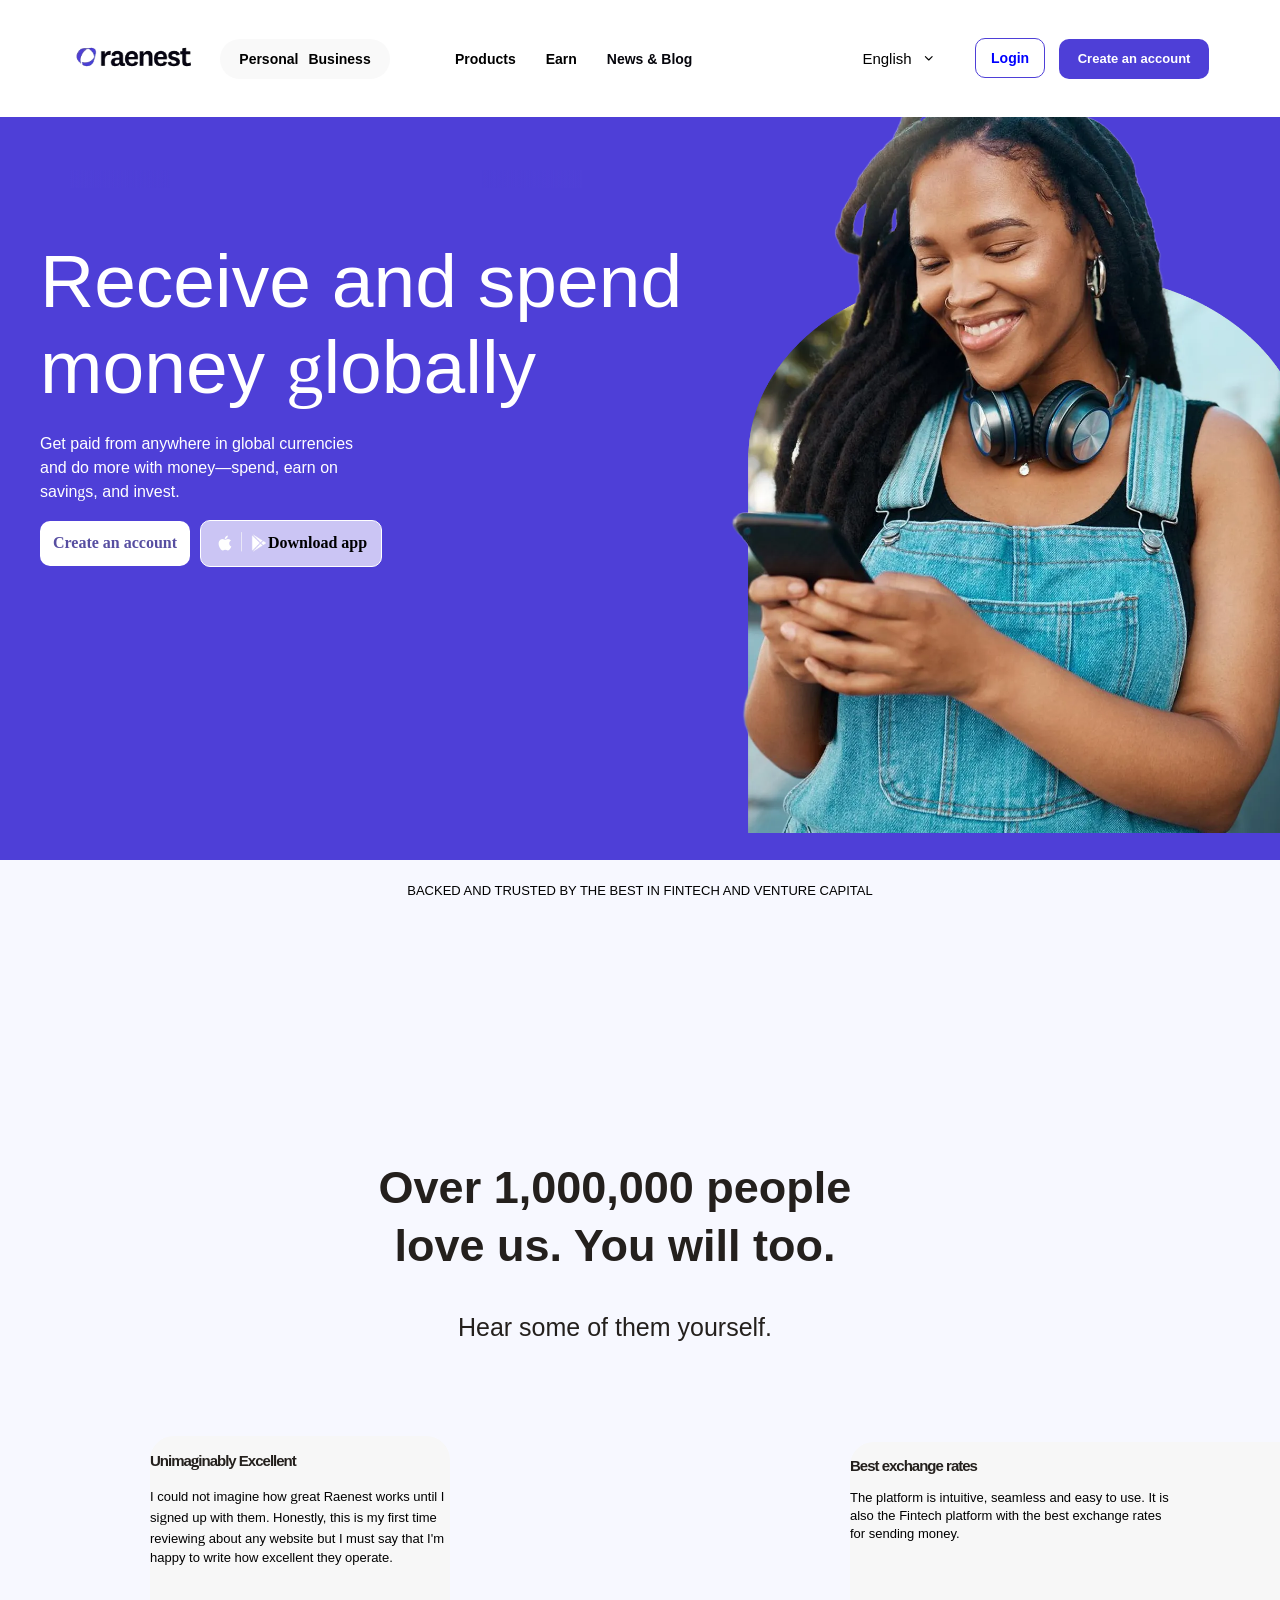
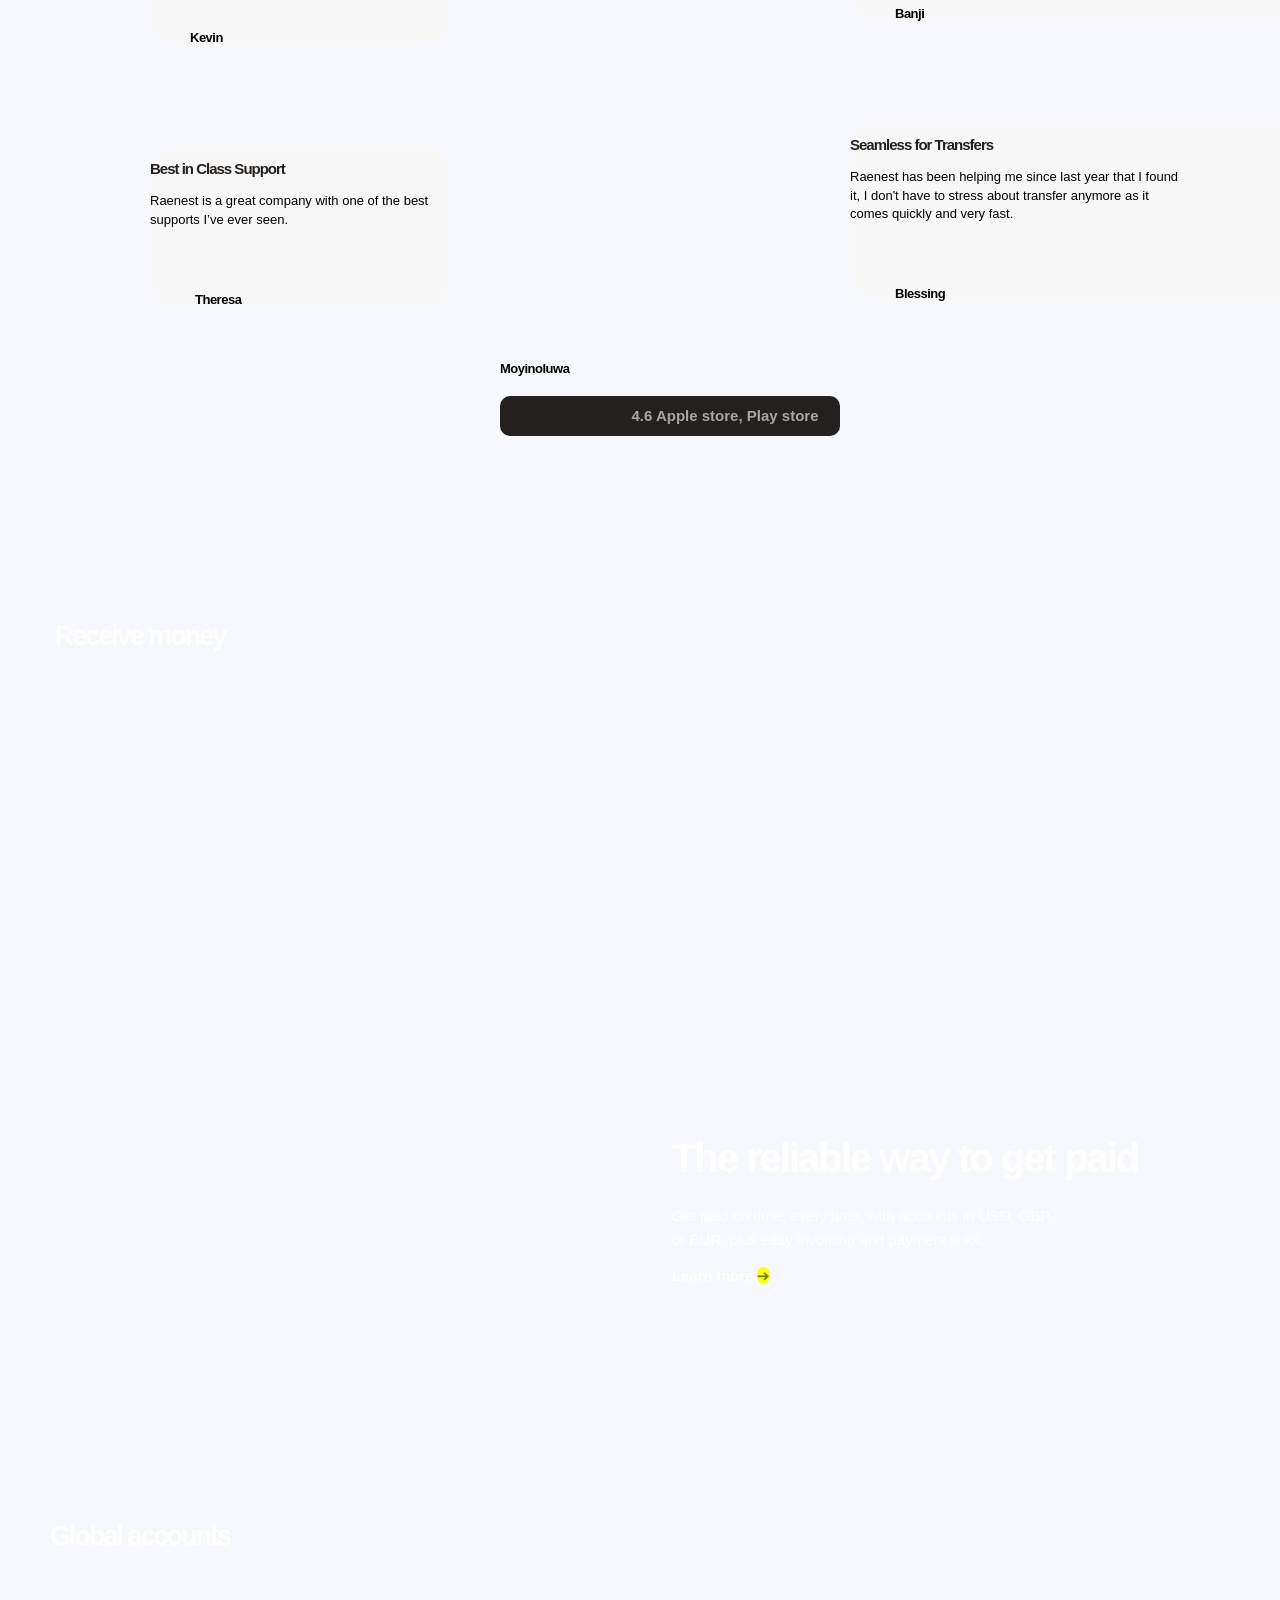
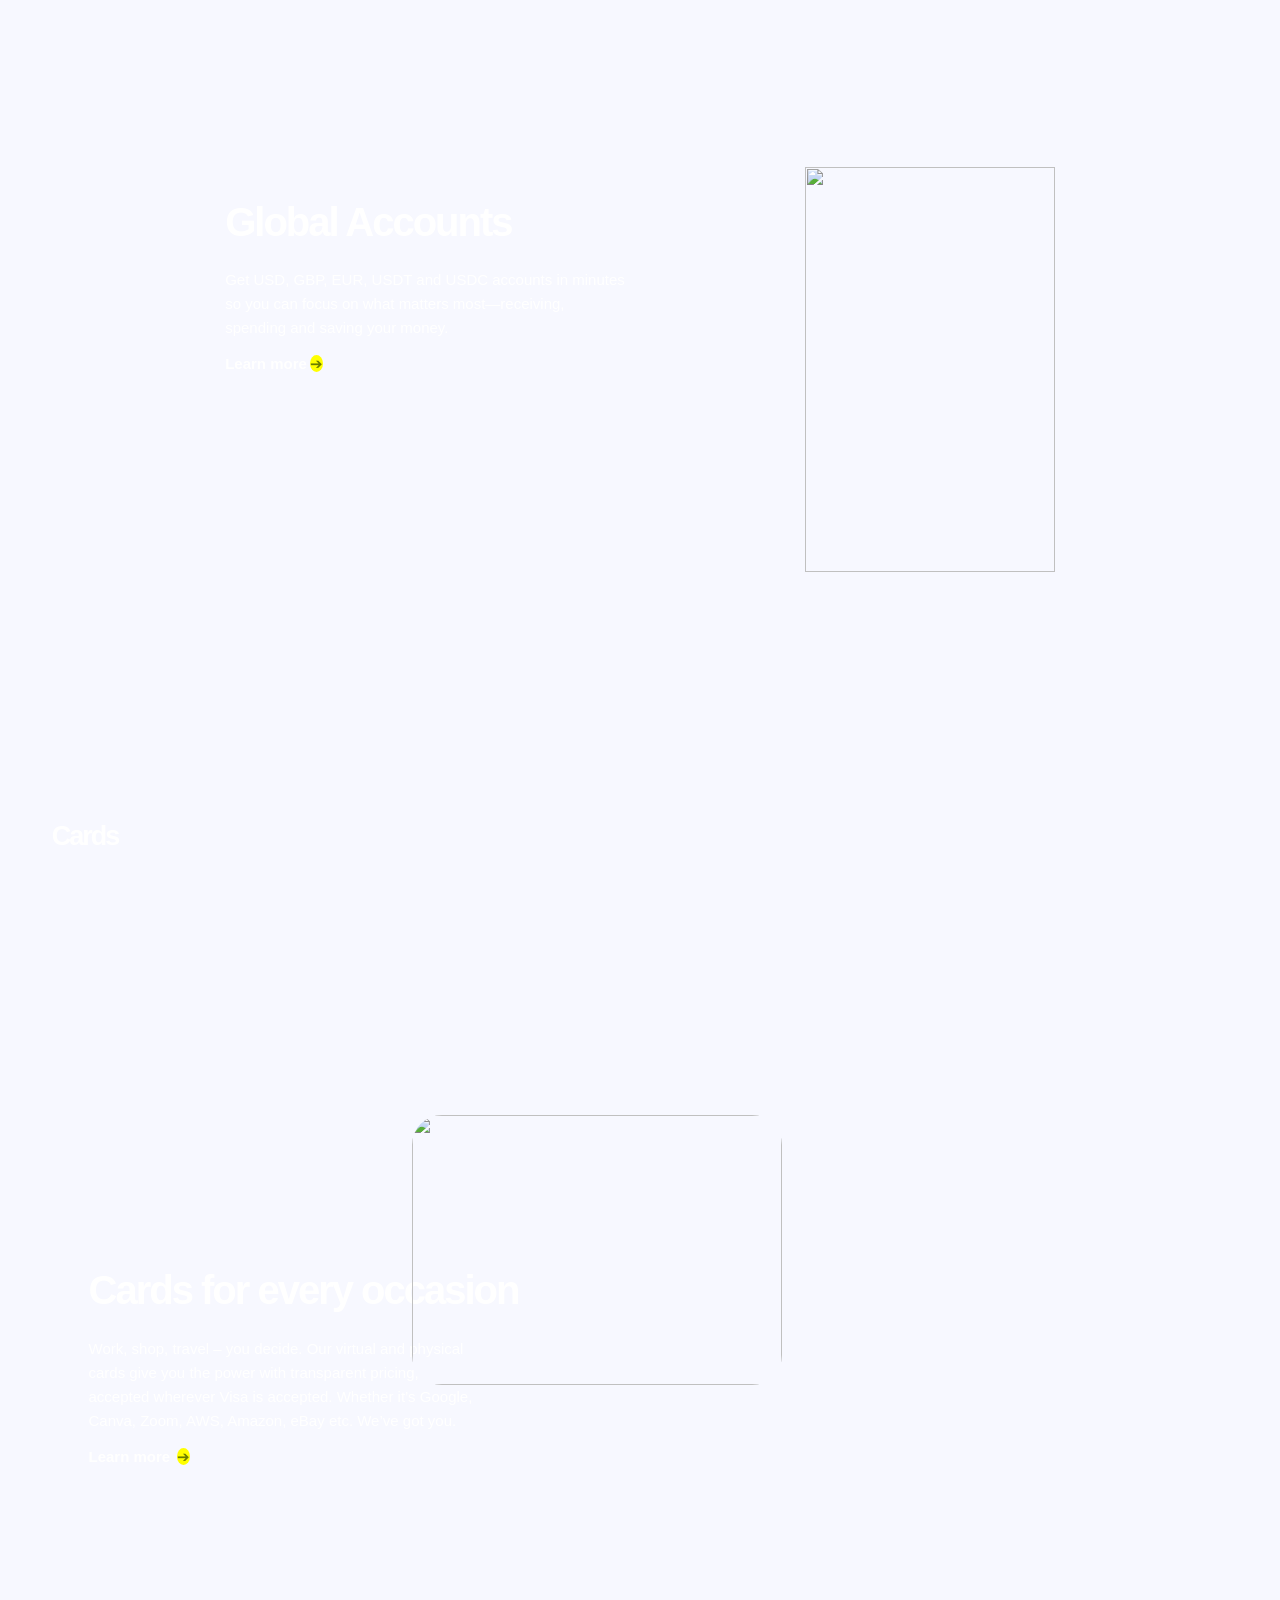
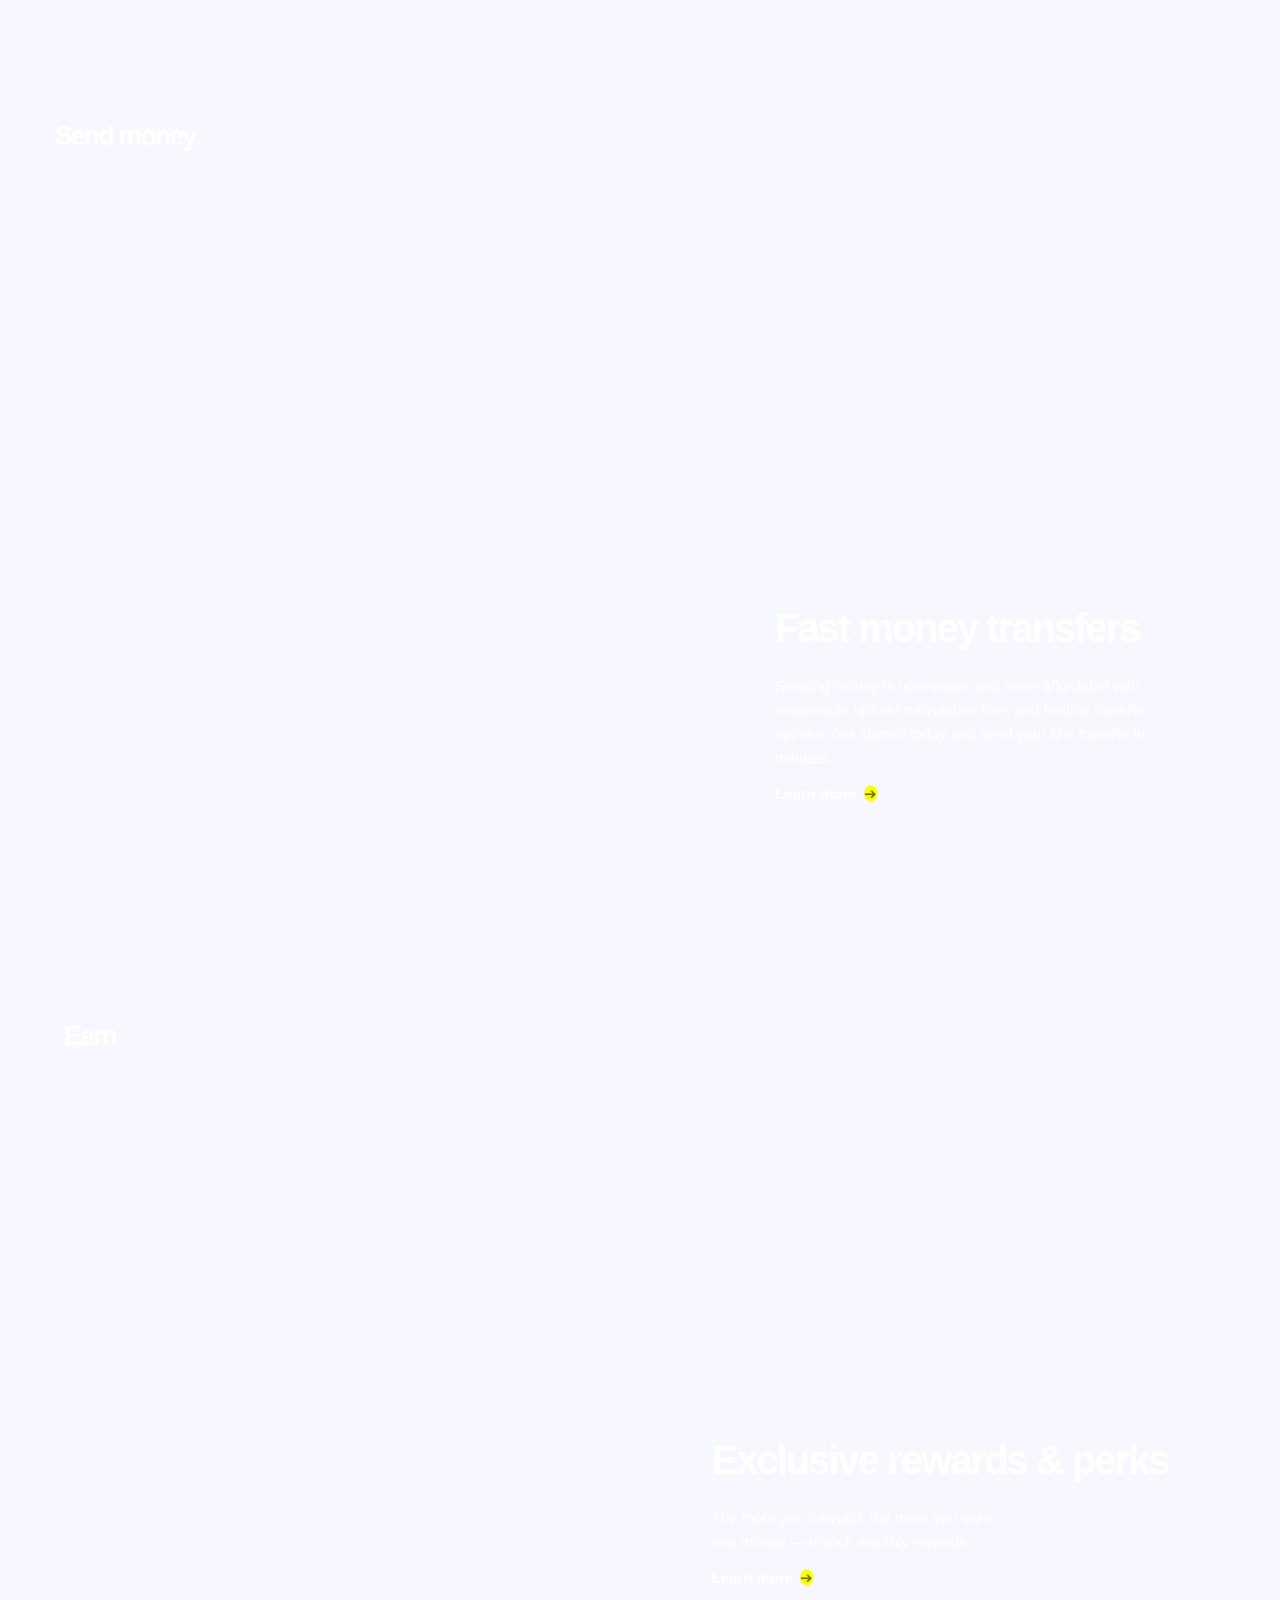
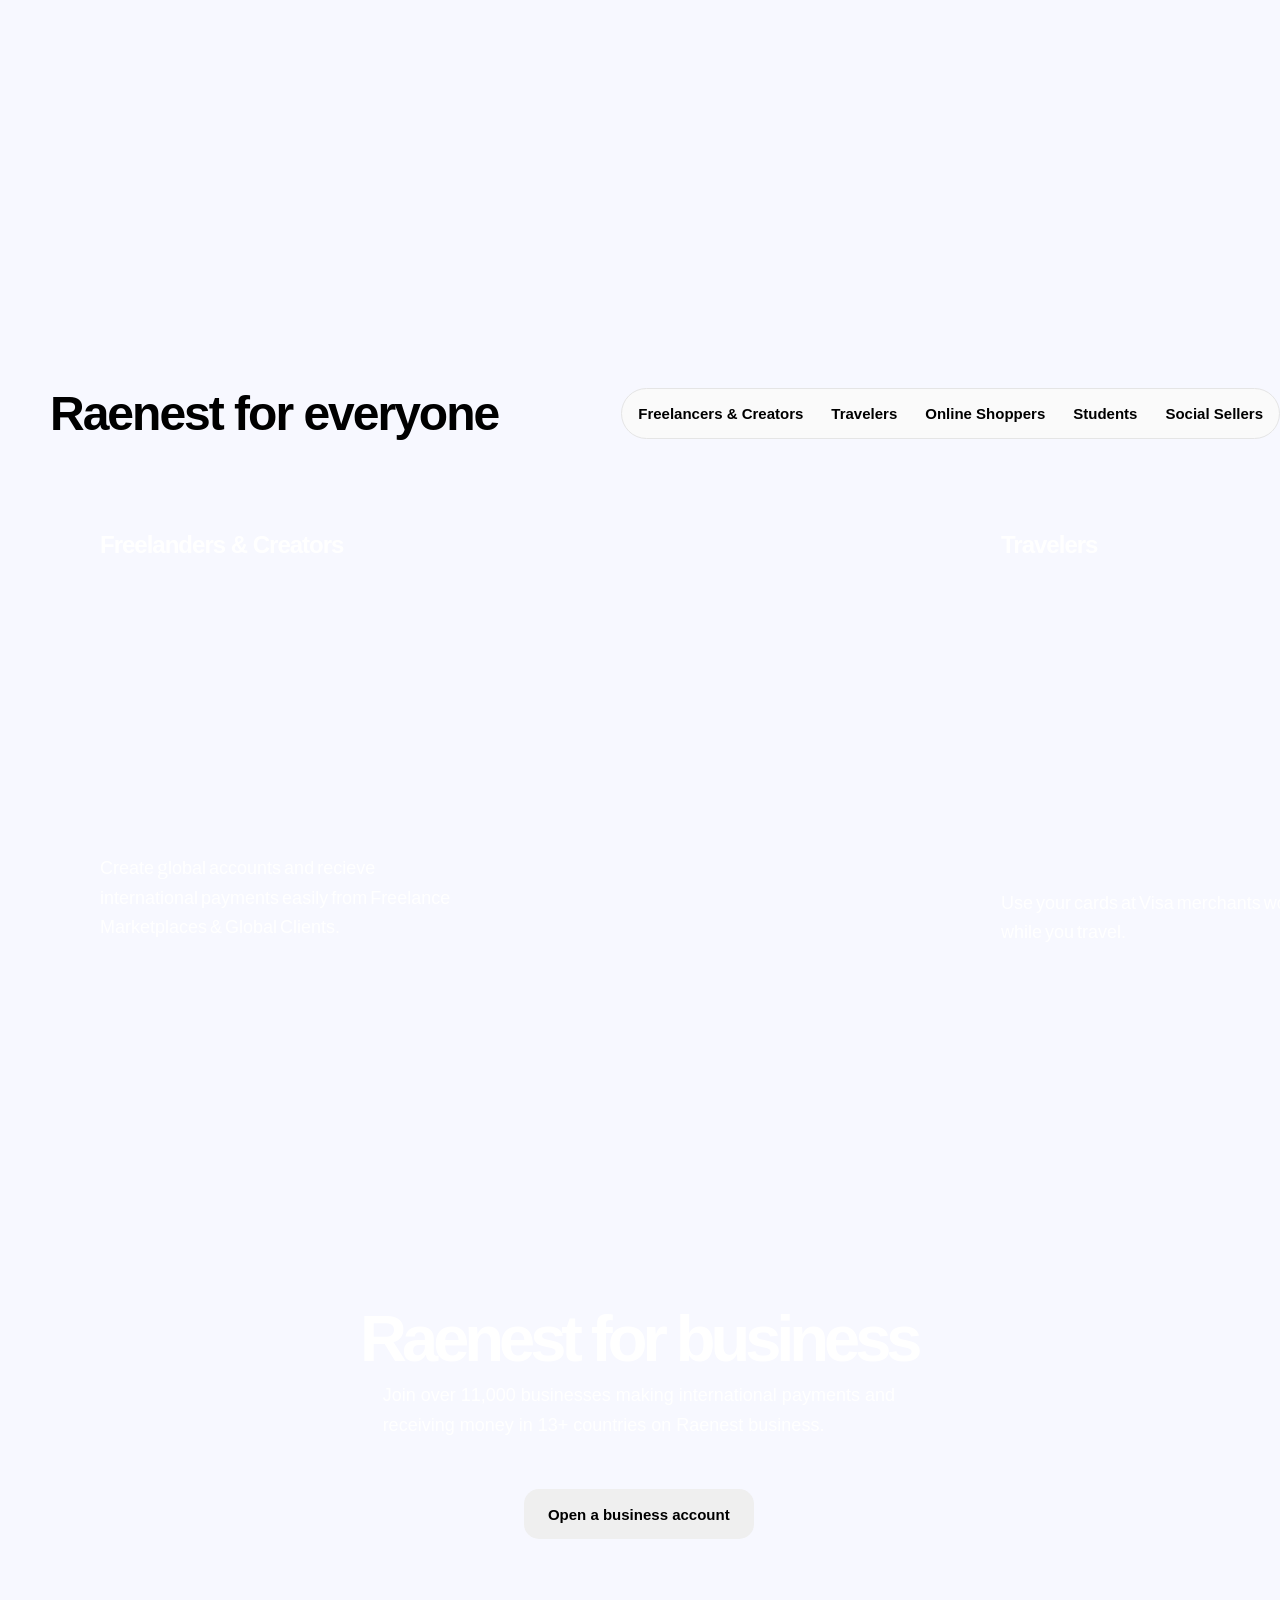
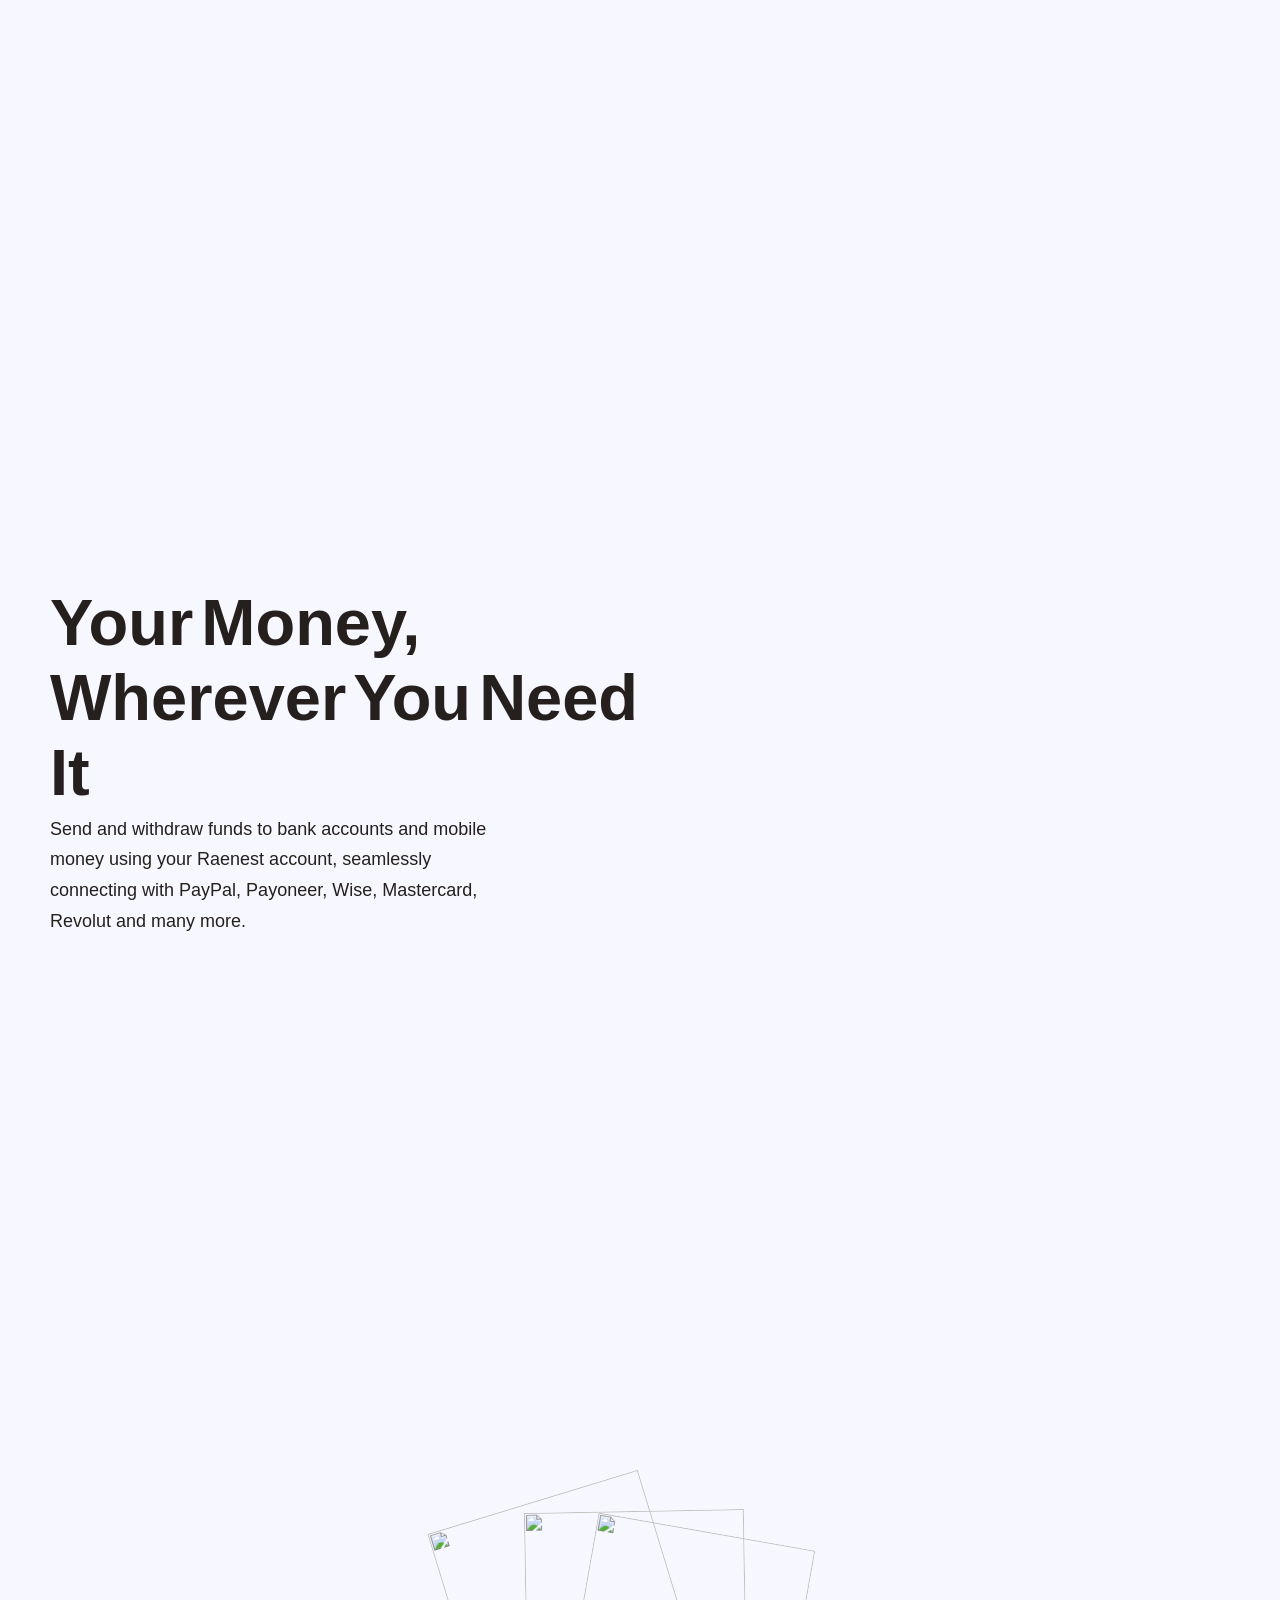
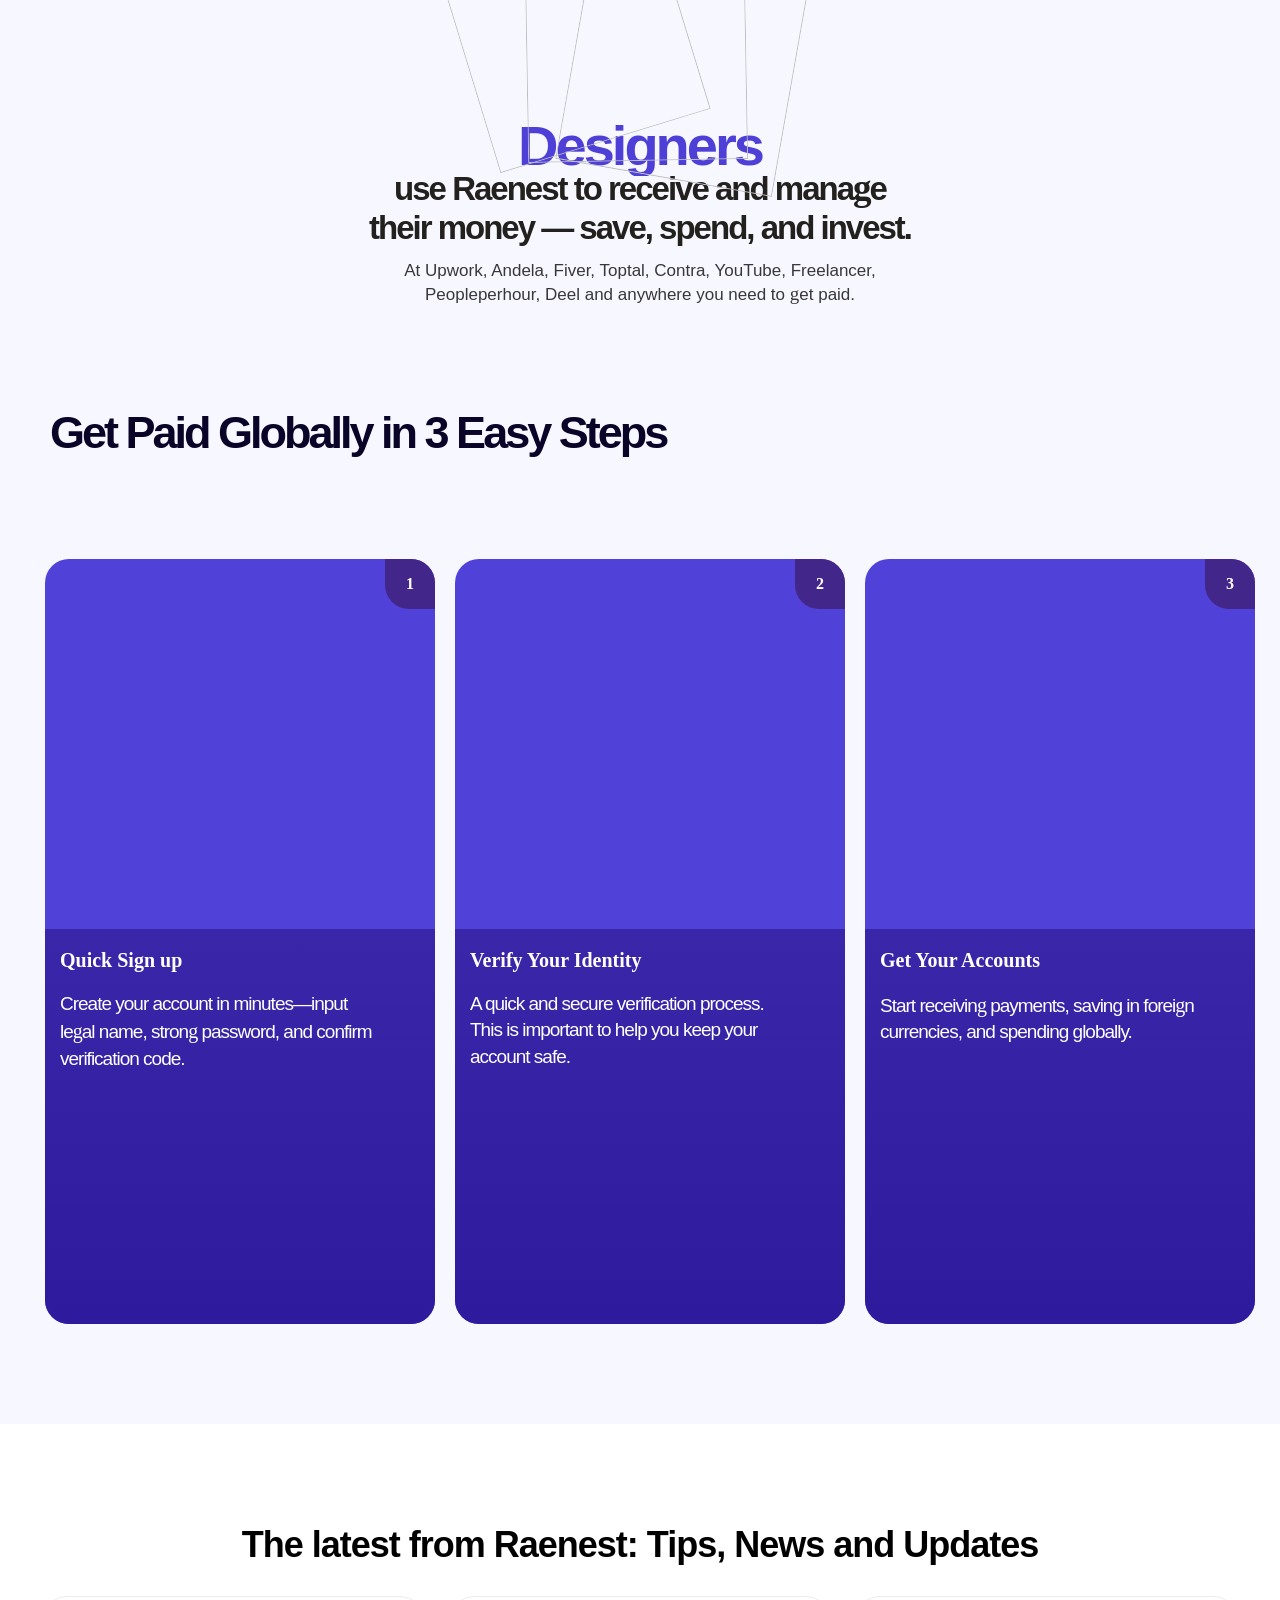
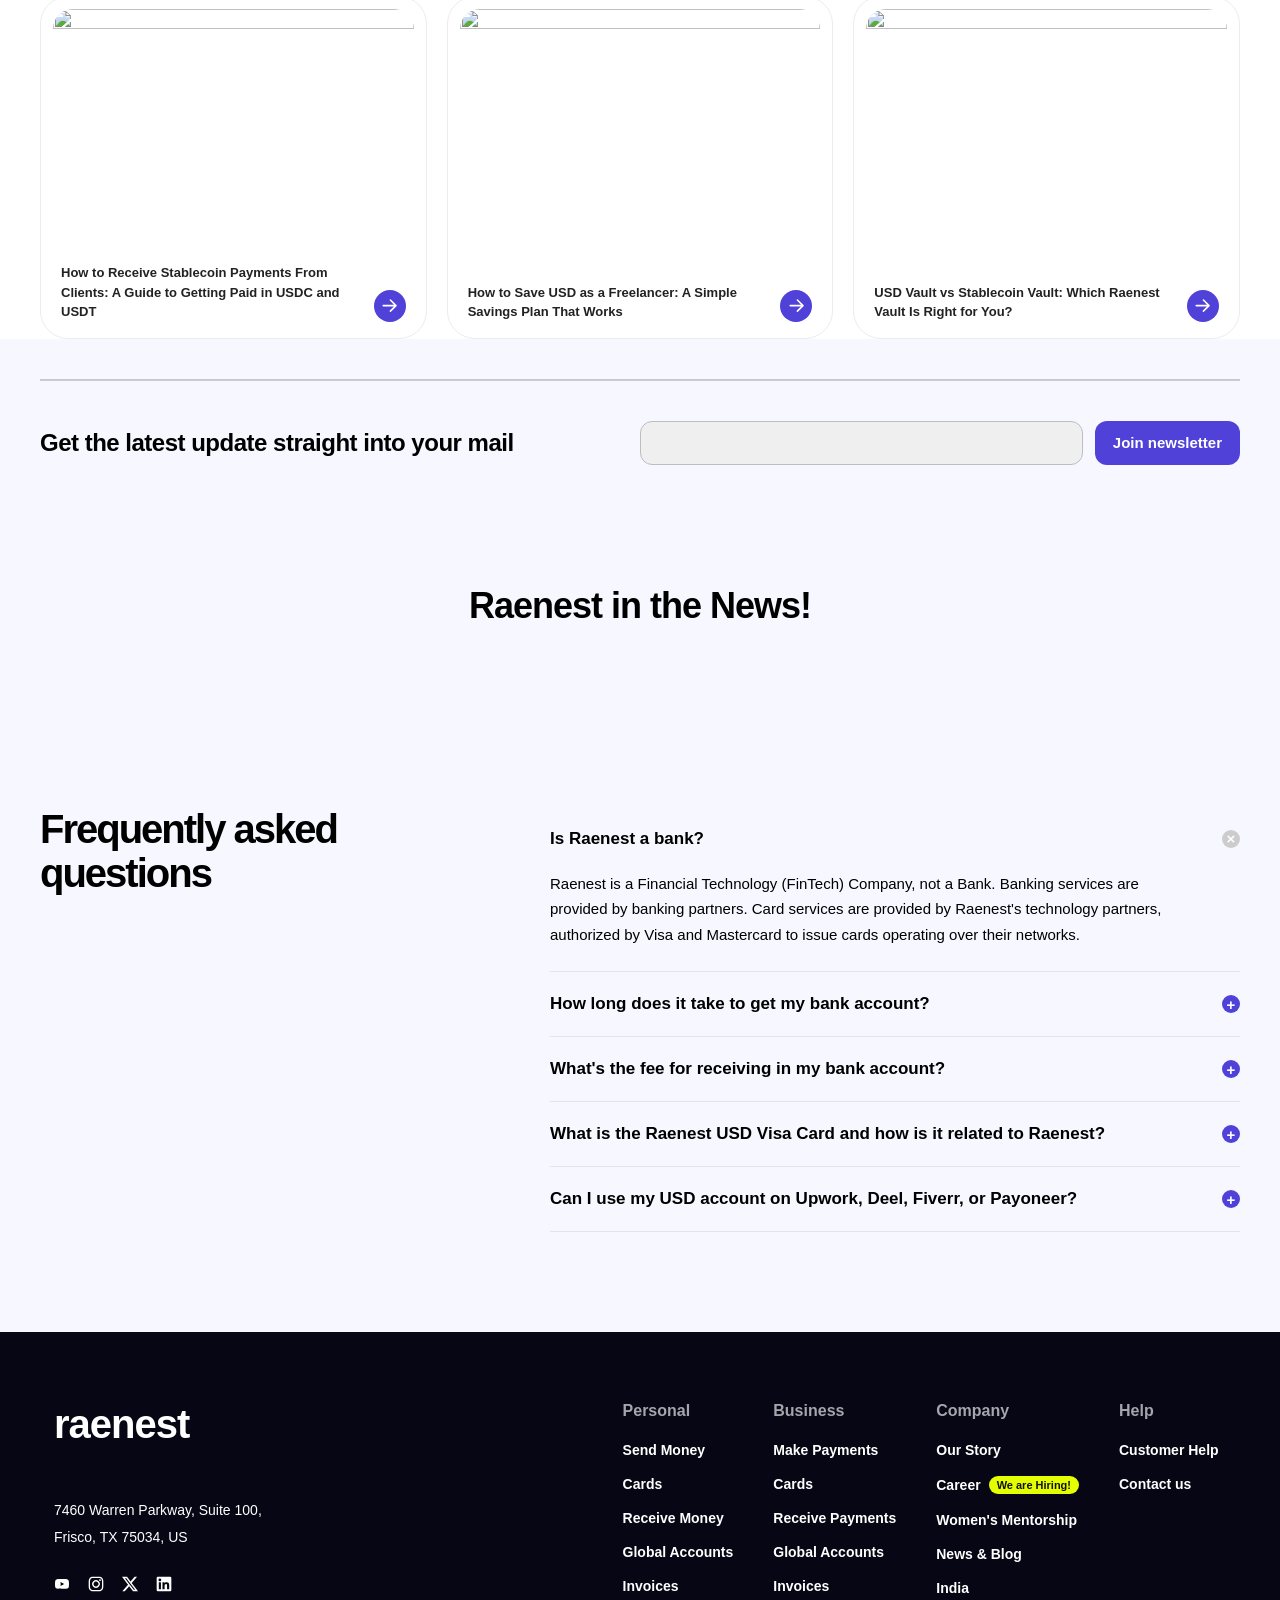
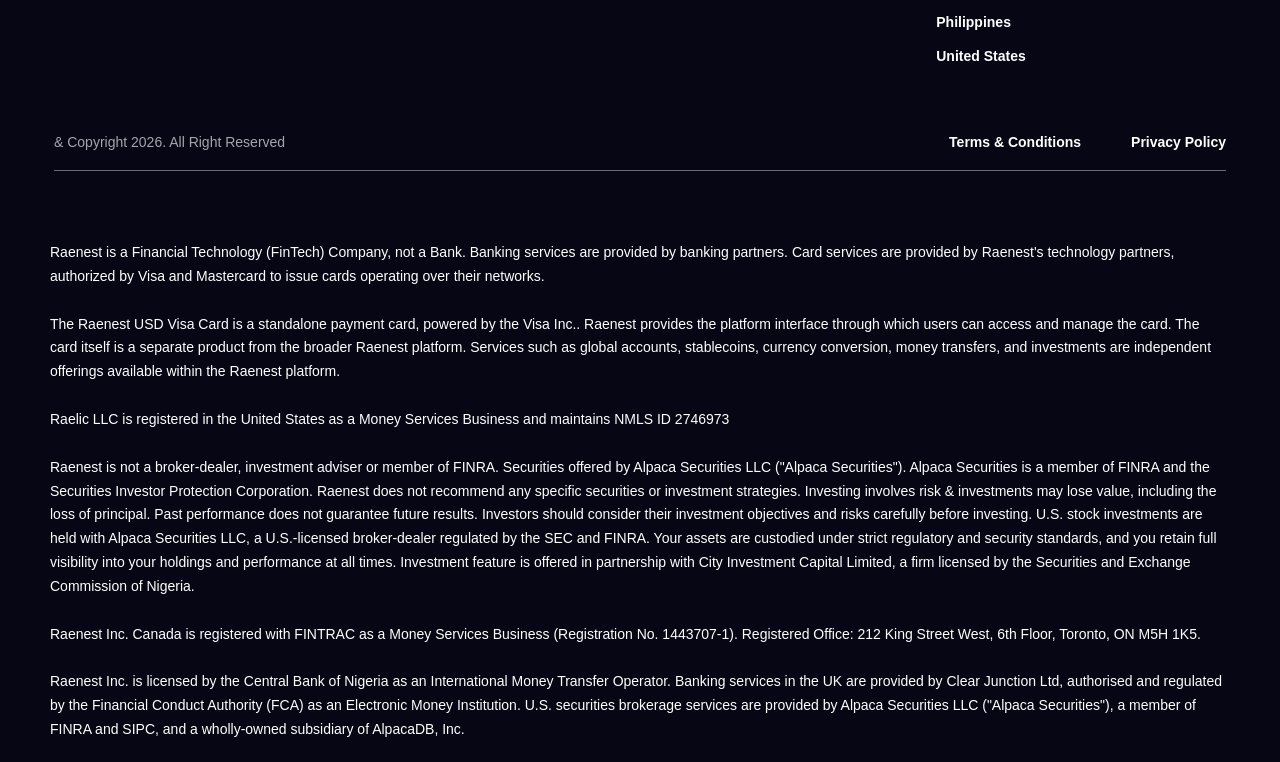
==== commit ba7a3f1c: "finishing for today" ====
--- a/index.html
+++ b/index.html
@@ -124,7 +124,7 @@
                     
                 <div class="dropscan">
                     <a href="#" class="download">
-                    <img src="apple-removebg-preview.png" alt="" width="20px" class="app"><img src="line-removebg-preview.png" alt="" width="13px" class="app"><img src="playstore-removebg-preview.png" alt="" width="20px" class="app">Download app</a>
+                    <img src="media/apple-removebg-preview.png" alt="" width="20px" class="app"><img src="media/line-removebg-preview.png" alt="" width="13px" class="app"><img src="media/playstore-removebg-preview.png" alt="" width="20px" class="app">Download app</a>
                     <div class="scan">
                         <p>Scan the QR code below <br>to download the app</p>
                         <img src="https://cdn.prod.website-files.com/67d85bdb392a92fa03e2f524/697bfa5ae287c5ee4c604de9_176il45u_qr_code.png" alt="" width="150px">
@@ -134,7 +134,10 @@
             </div>
             
             <div class="girl2">
-                <img src="https://cdn.prod.website-files.com/67d85bdb392a92fa03e2f524/67dd9af140daebeba53a0da1_hero%20UI%20elements-1-p-800.png" alt="" width="330px">
+                <div class="first-girl">
+                    <img src="media/girl.webp" alt="" width="1000px">
+                </div>
+                <img src="https://cdn.prod.website-files.com/67d85bdb392a92fa03e2f524/67dd9af140daebeba53a0da1_hero%20UI%20elements-1-p-800.png" alt="" width="330px" class="girl-card">
             </div>
         </div>
     </div>
--- a/index.css
+++ b/index.css
@@ -281,7 +281,7 @@
 
 @media (max-width: 1200px) {
     nav { 
-        height: 70px; 
+        height: 70px;
     }
     .business {
         width: 100%;
@@ -296,7 +296,7 @@
     .burger {
         display: block;
         margin-left: auto;
-        margin-left: -10px;
+        margin-left: 20px;
         font-size: 28px;
         color: #4e3fd7;
         cursor: pointer;
@@ -492,13 +492,14 @@
     align-items: center;
     justify-content: center;
     font-weight: 600;
-}
-.download {
     width: 180px;
     height: 45px;
     background-color: #cbc5f4;
     border-radius: 10px;
     border: 1px solid white;
+}
+.app img:hover {
+    color: black;   
 }
 .creates3 {
     display: flex;
@@ -539,49 +540,24 @@
 .app {
     color: black;
 }
-.girl {
-    display: flex;
-}
 .girl2 {
-    background-image: url(https://cdn.prod.website-files.com/67d85bdb392a92fa03e2f524/67fd3b6d48813d28793babef_Hero%20img%20personal.webp);
-    width: 800px;
-    height: 123vh;
-    background-position: center;
-    background-repeat: no-repeat;
-    background-size: cover;
-    margin-top: -532px;
-    margin-left: 498px;
-}
-.girl2 img {
     position: relative;
-    left: 70px;
-    bottom: -550px;
-    background-color: rgb(25, 20, 65, 0.60);
-    border-radius: 30px;
-    border: none;
-}
-
-@media (max-width: 900px) {
-  .hero { 
-    padding: 10px 10px 0;
-    }
-  .girl { 
-    flex-direction: column; align-items: stretch; 
-    margin-left: -25px;
-    margin-top: -100px;
-}
-  .girl1 { padding-bottom: 20px; }
-  .letter h1 { font-size: 44px; margin-top: 28px; }
-  .letter h1 br, .letter p br { display: none; }  
-  .creates3 { flex-wrap: wrap; }
-  .girl2 { 
-    flex-direction: column;
-    justify-content: center; 
-}
-  .flag {
-    width: 300px;
-  }
-}
+    width: 600px;
+    margin-left: 400px;
+    margin-top: -540px;
+}
+
+.first-girl img {
+    display: block;
+}
+
+.girl-card {
+    position: absolute;
+    width: 330px;
+    left: 150px;
+    bottom: 70px;
+}
+
 
 .backed {
     margin-top: 50px;
@@ -920,7 +896,6 @@
     margin-left: -107px;
     position: relative;
     z-index: 1000;
-    background-color: #aeb1bb;
     border-radius: 30px;
 }
 .paid6 {
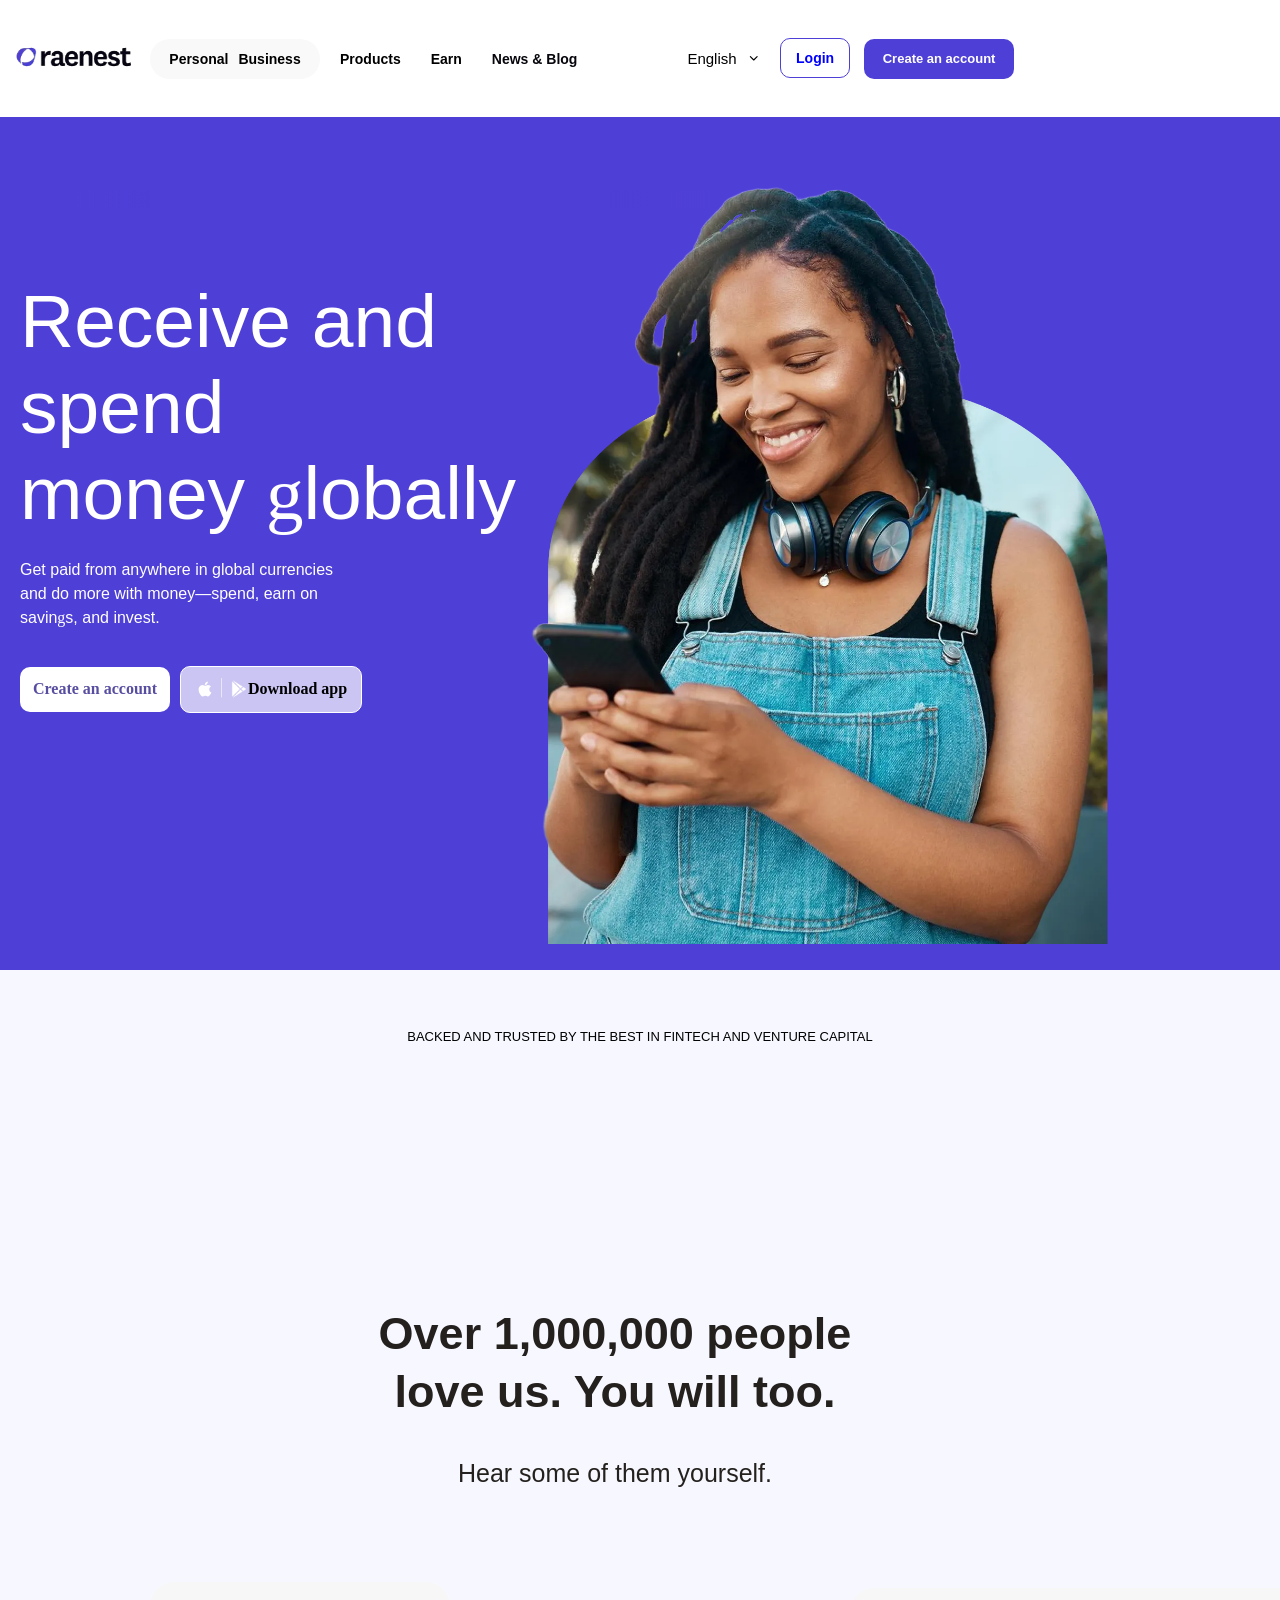
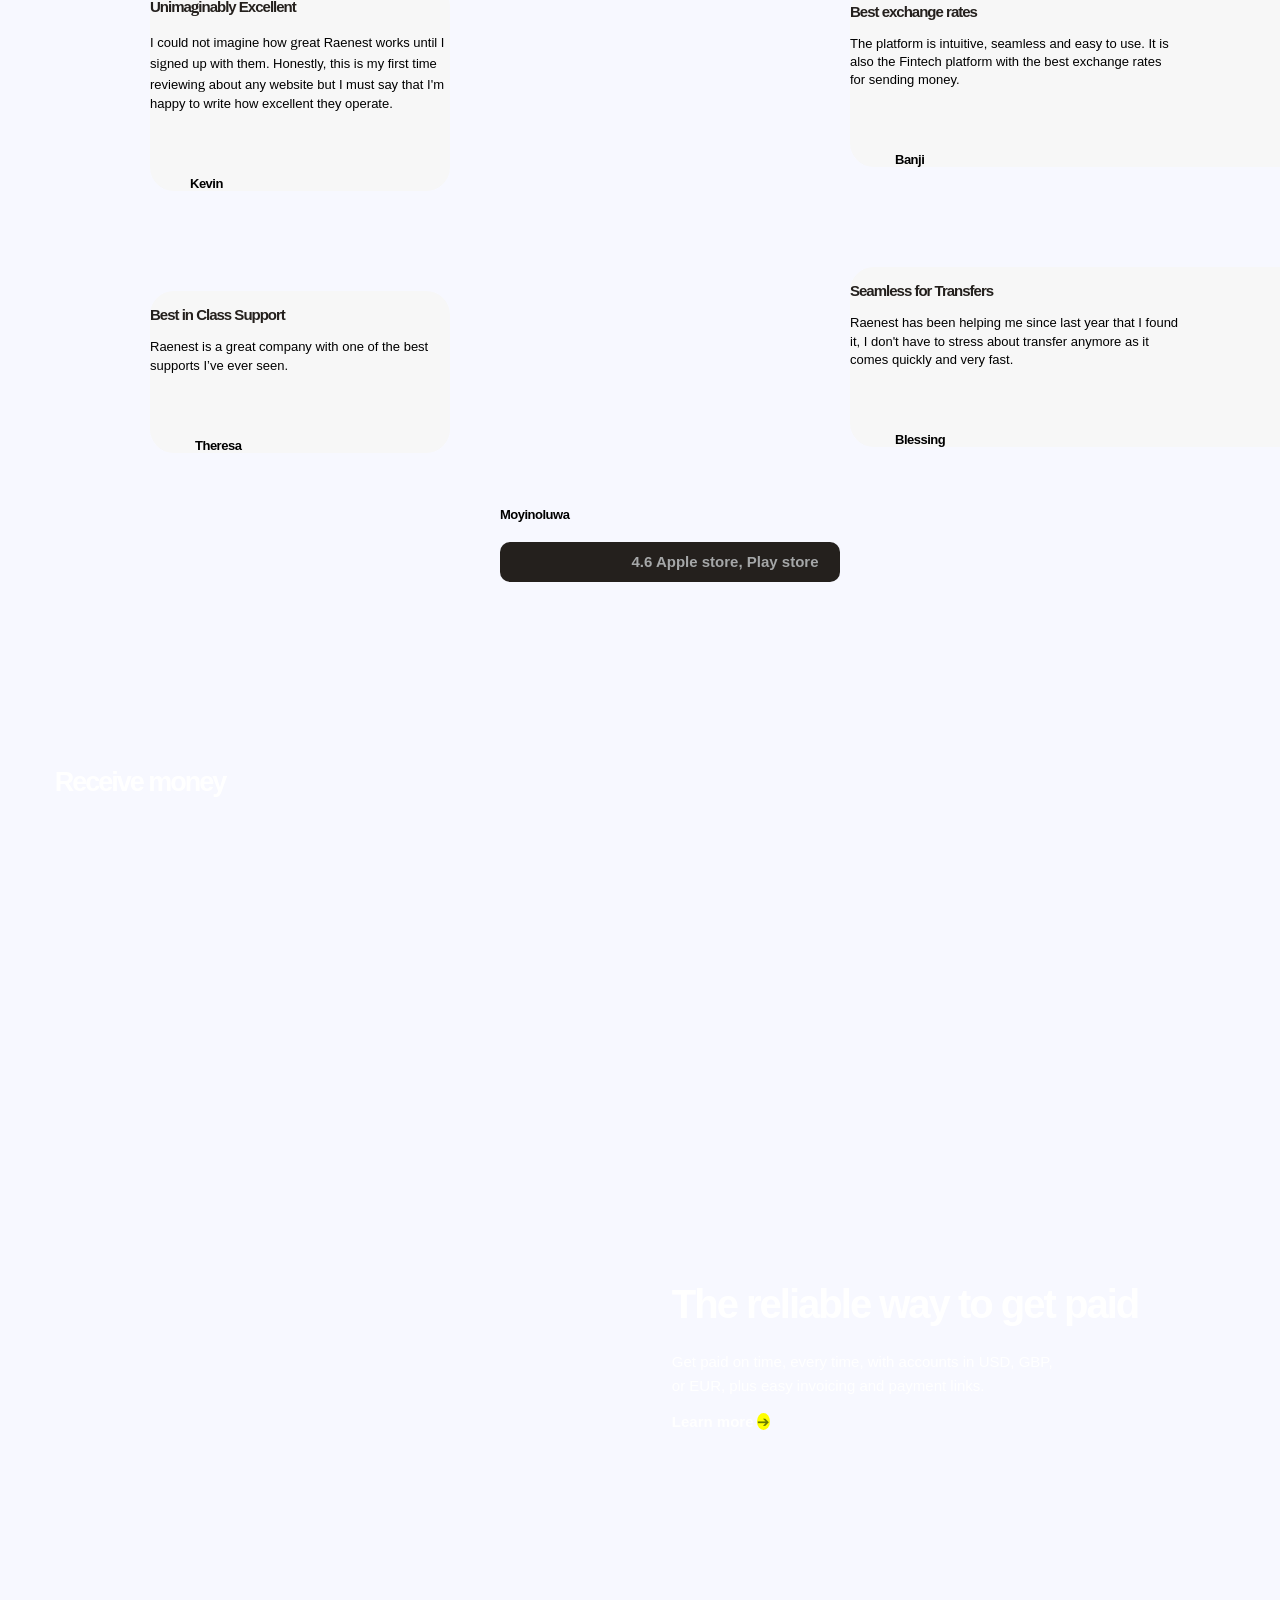
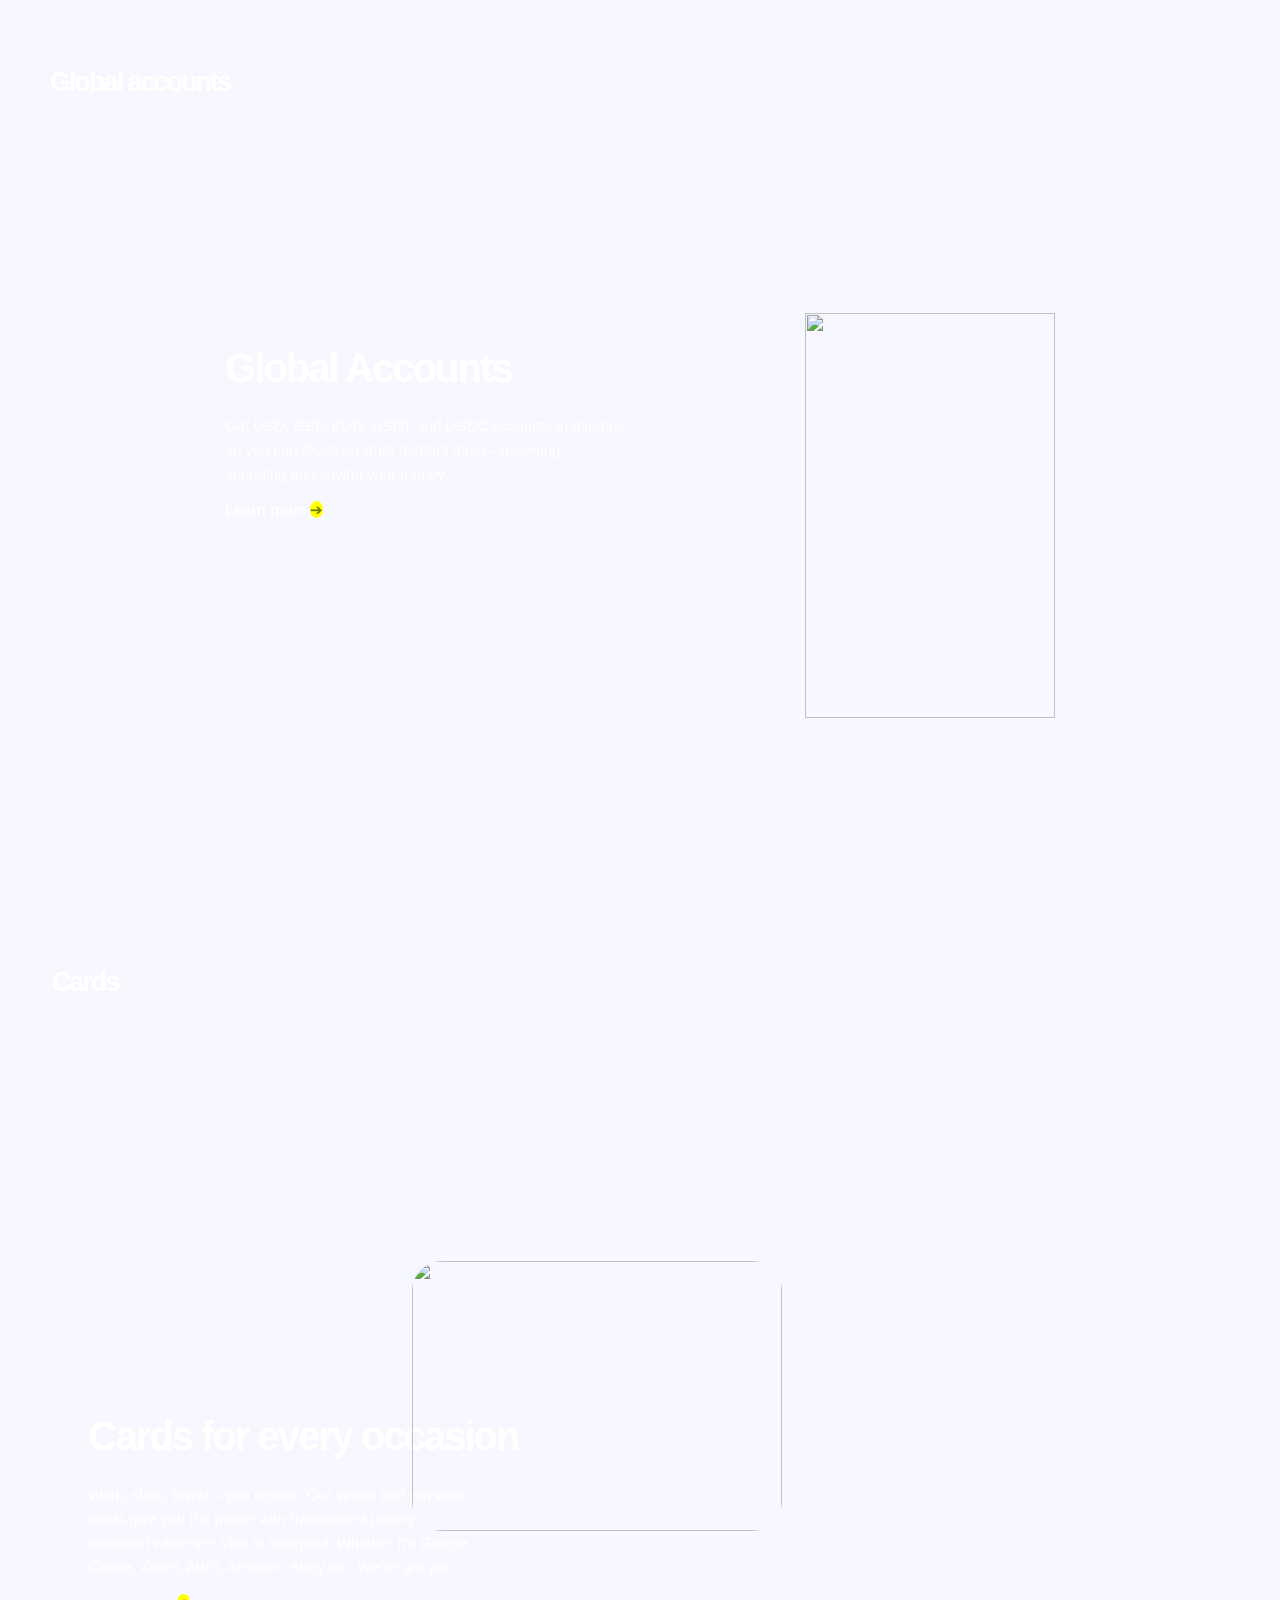
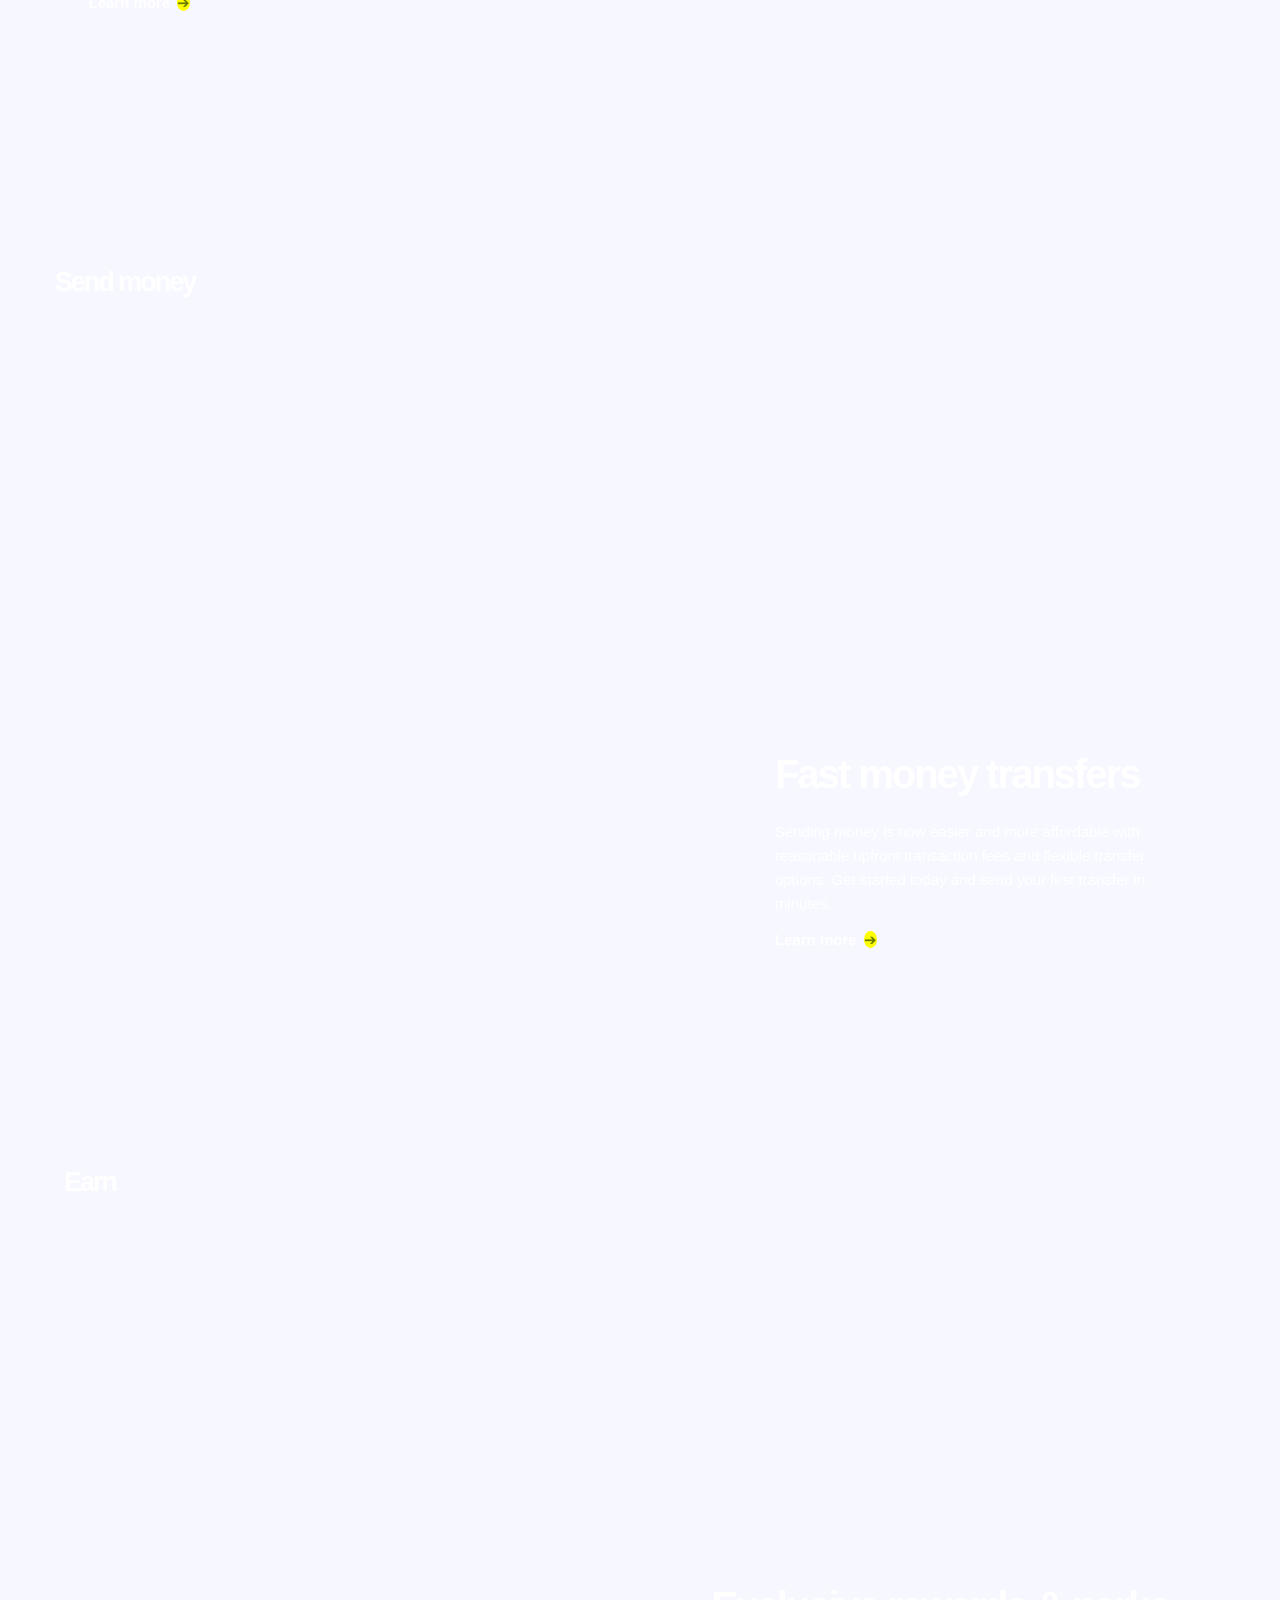
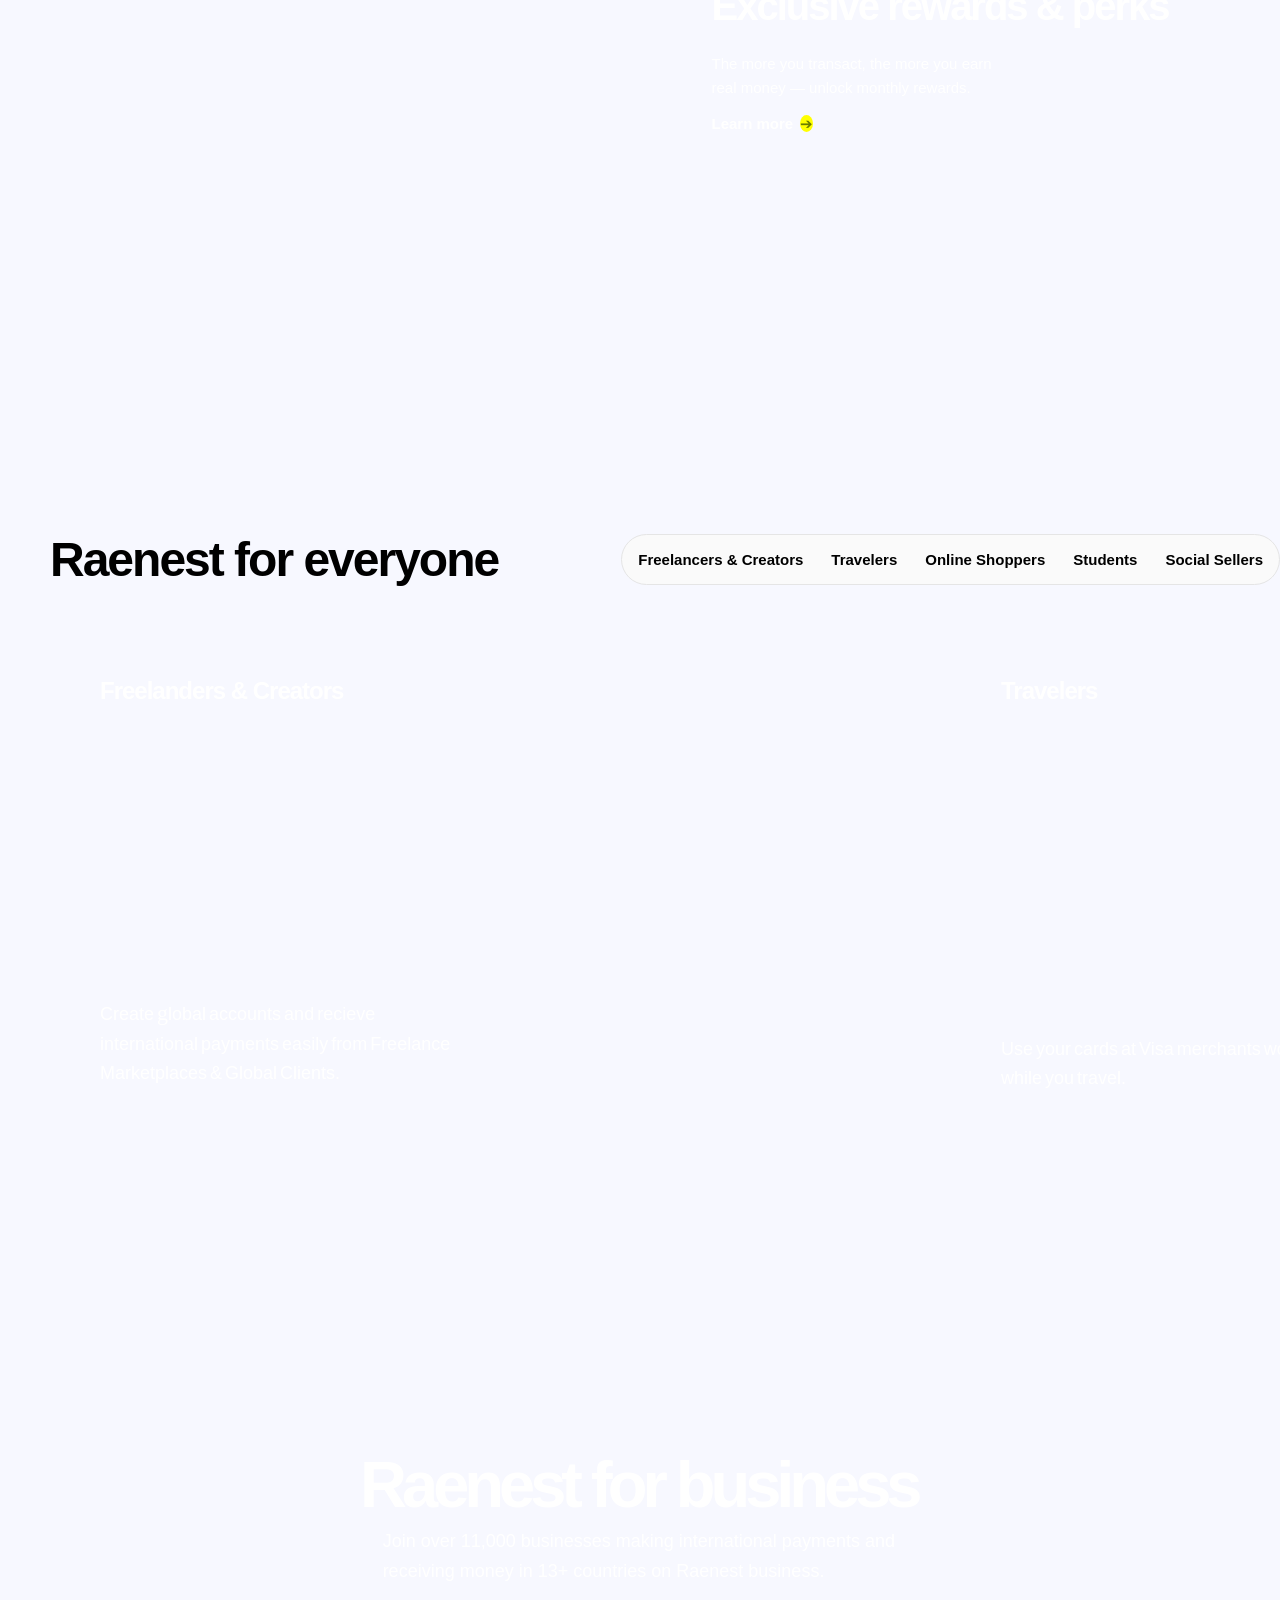
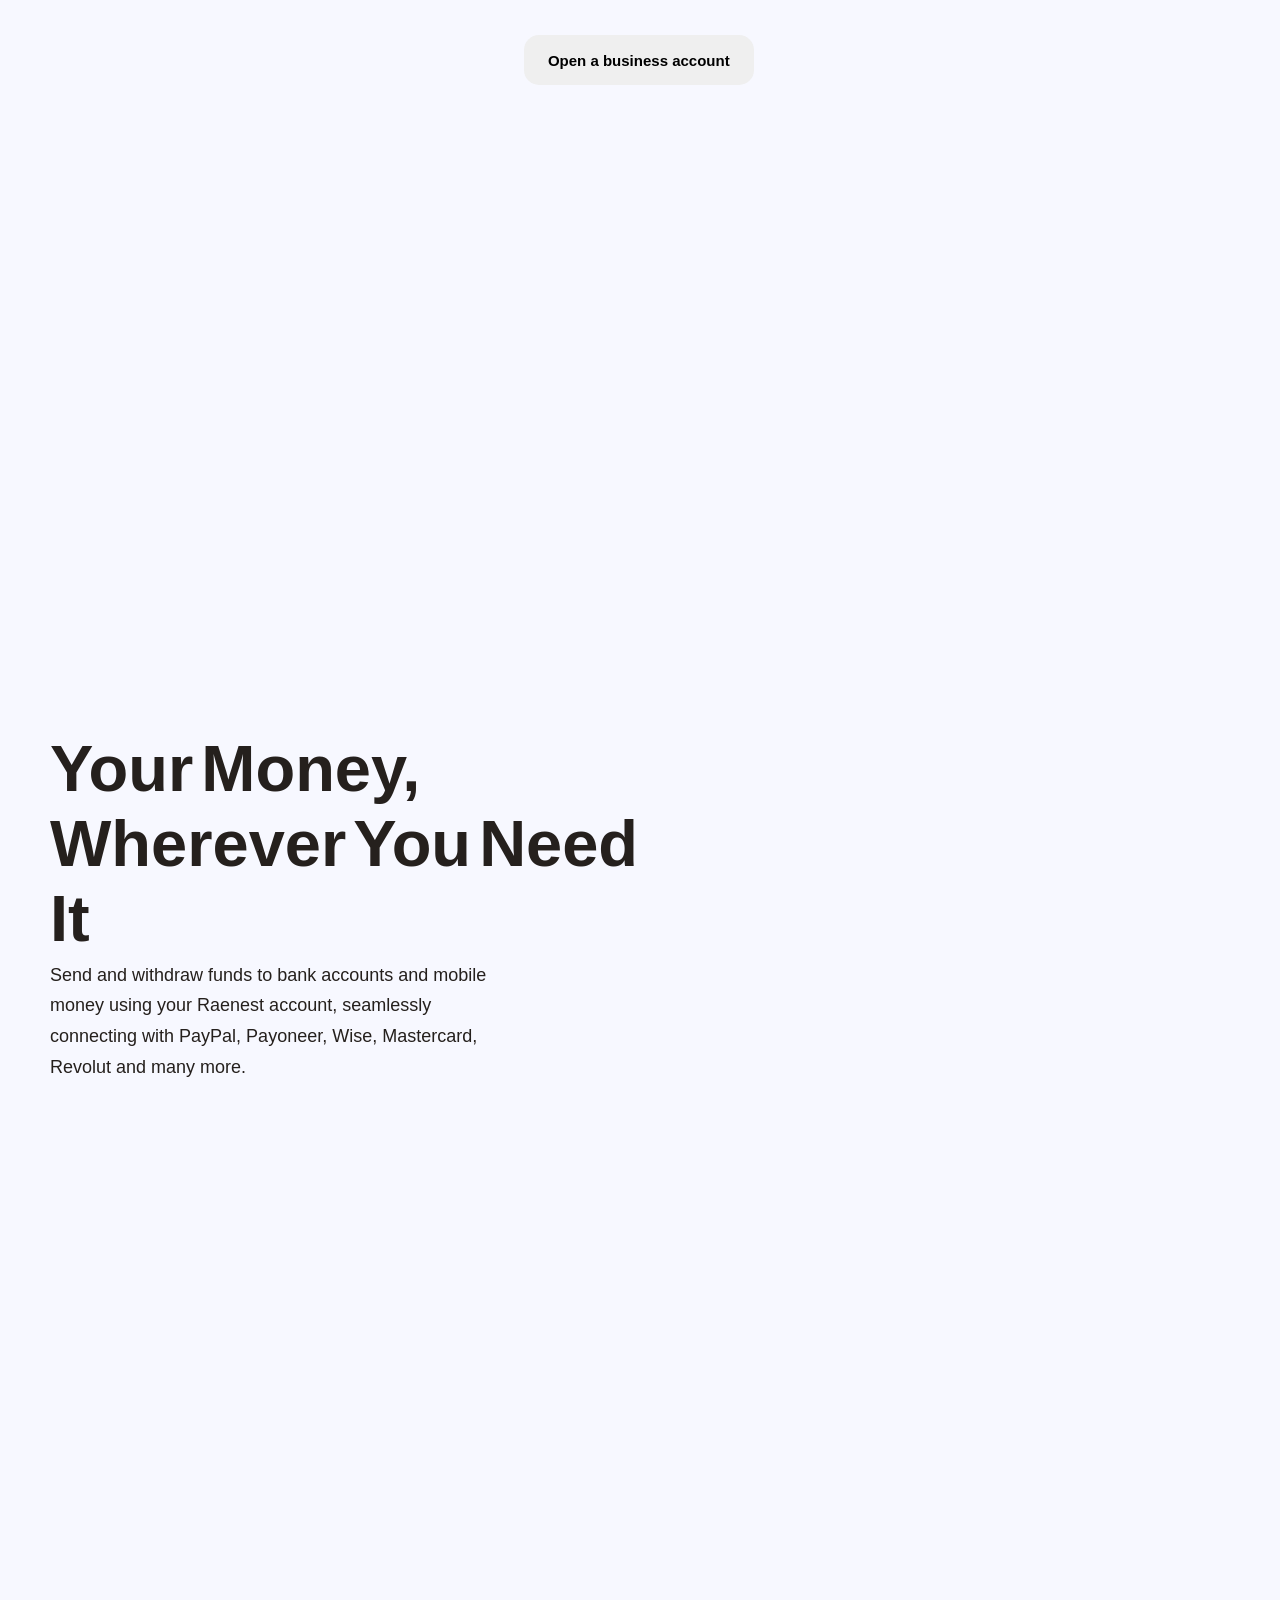
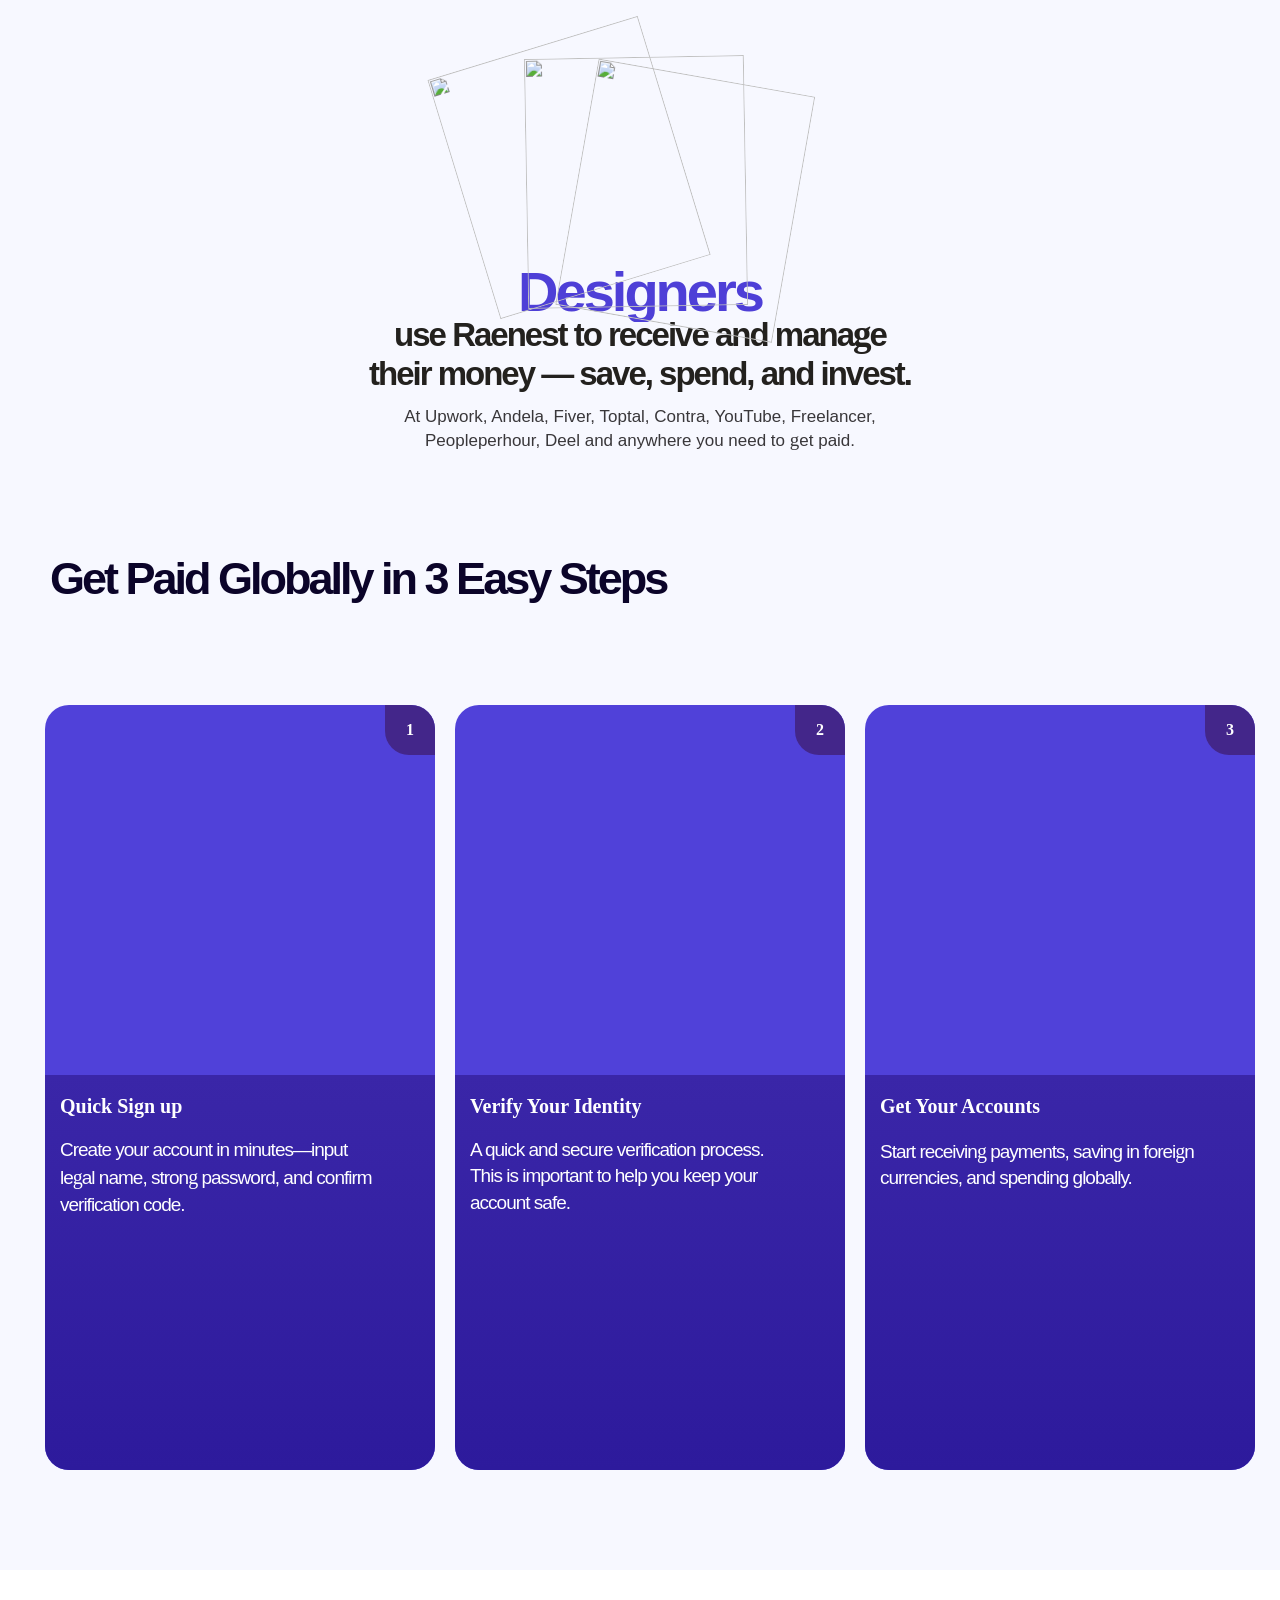
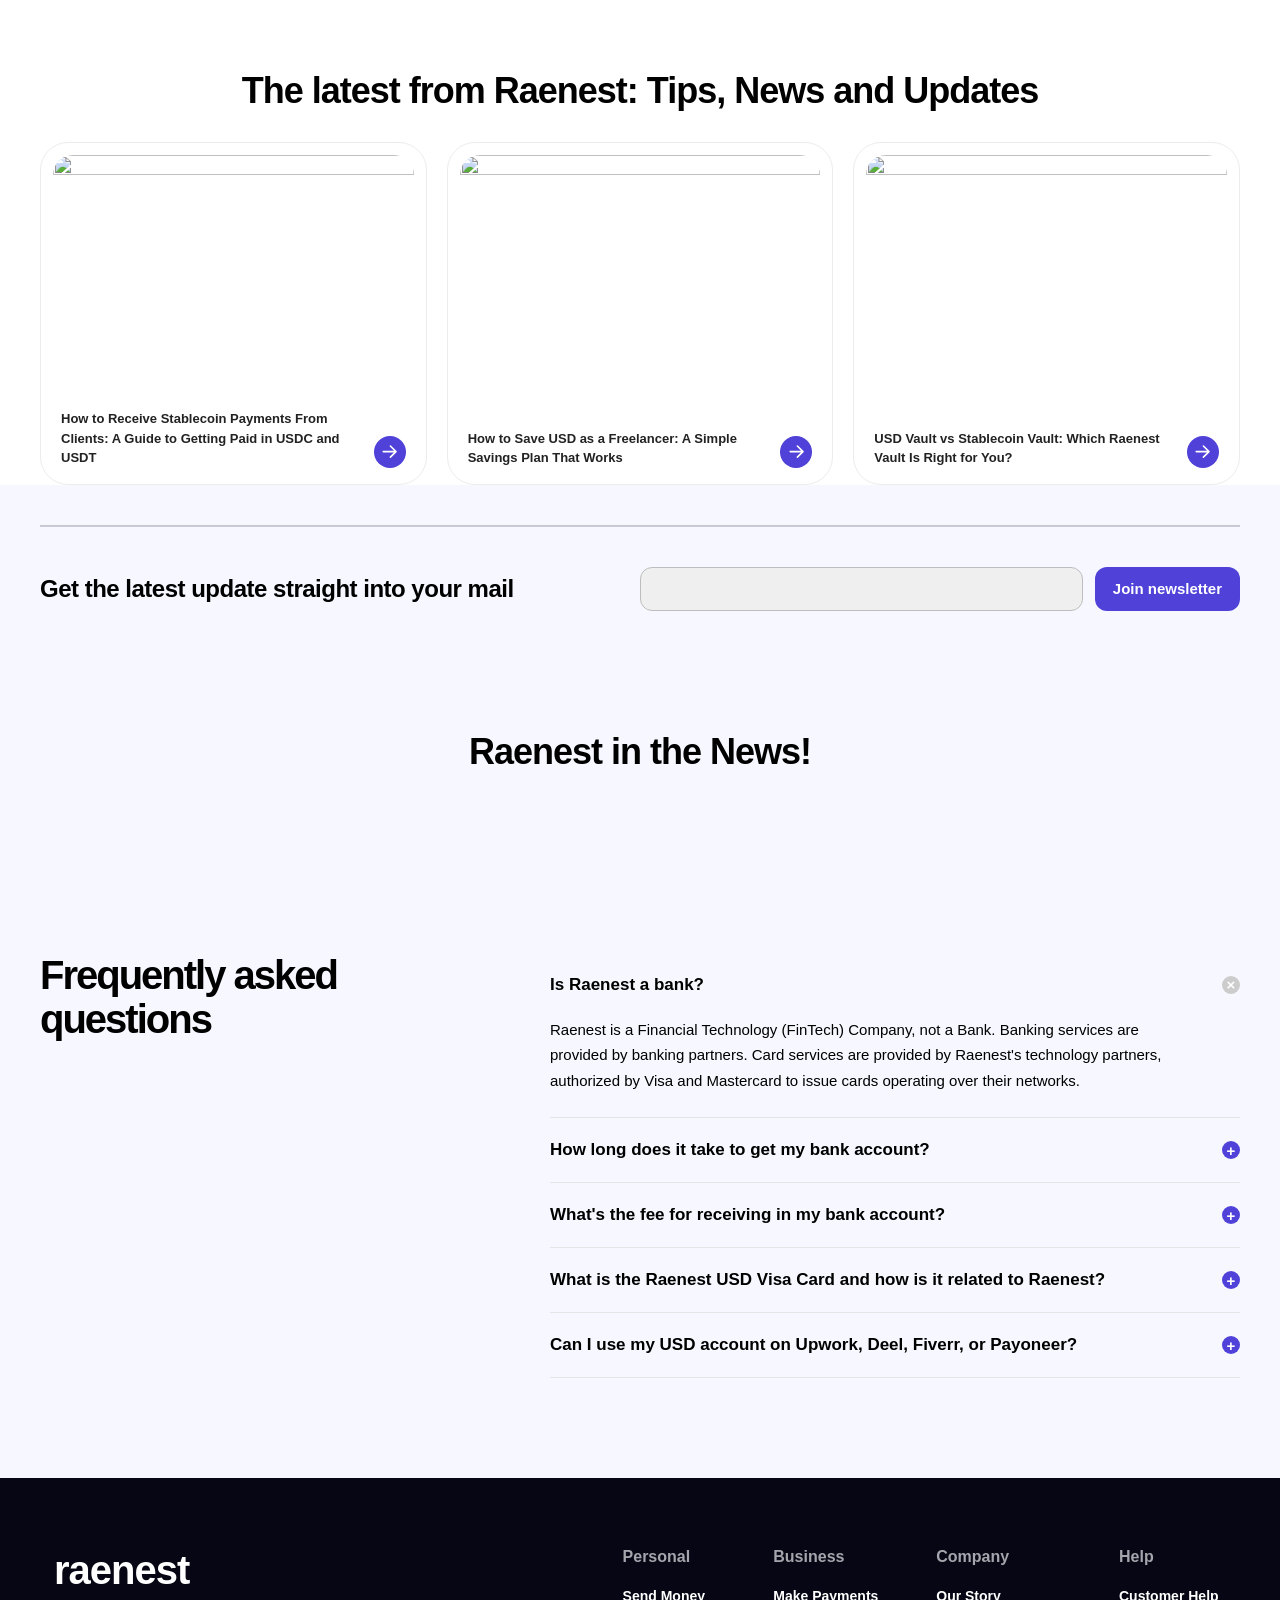
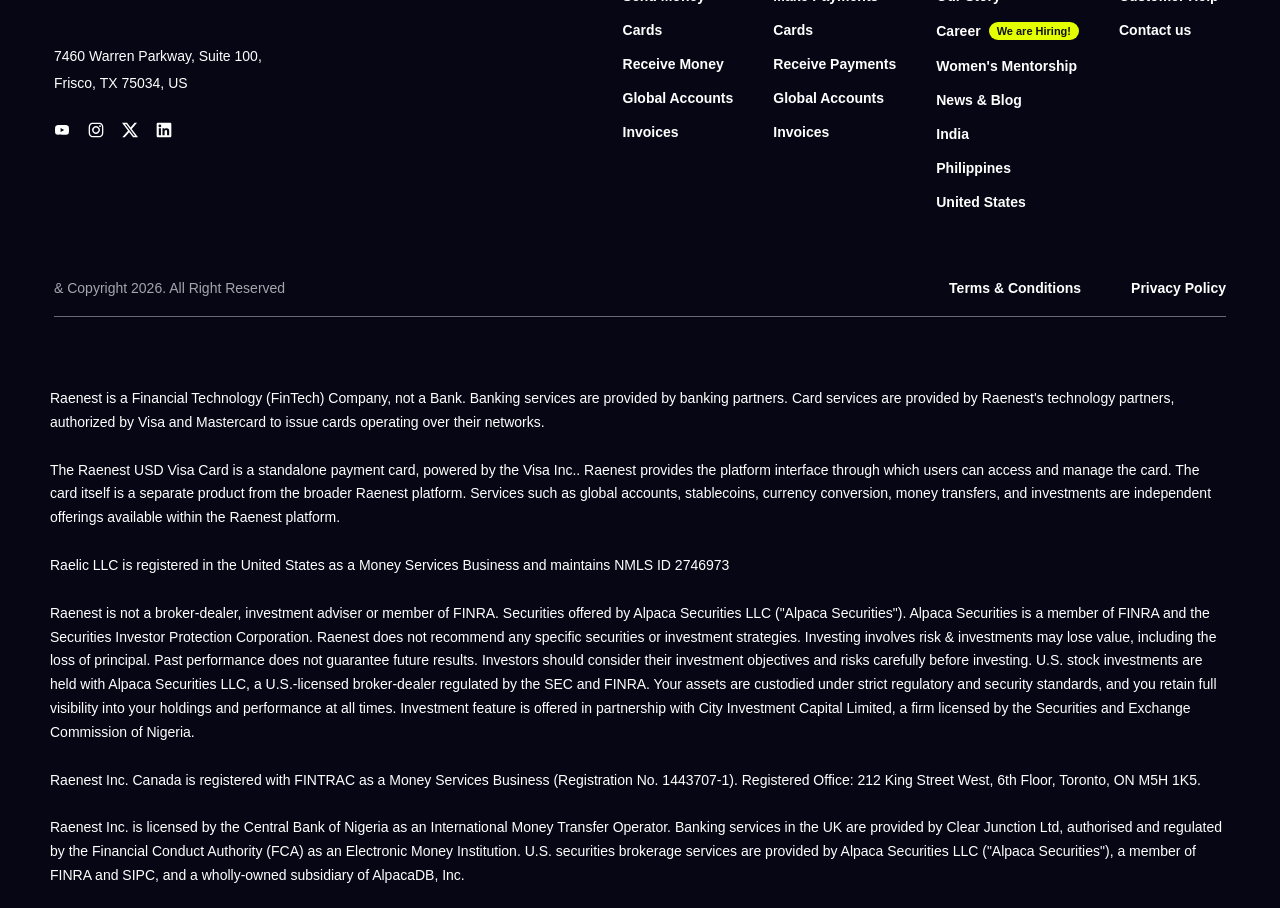
==== commit 844794aa: "reanest" ====
--- a/index.html
+++ b/index.html
@@ -12,7 +12,7 @@
         <div class="business">
             <img src="media/reanest-removebg-preview (1).png" alt="" width="130px">
             <div class="personal1">
-                <a href="#" class="personal">Personal</a>
+                <a href="#" class="personal per1">Personal</a>
                 <a href="#" class="personal">Business</a>
             </div>
 
--- a/index.css
+++ b/index.css
@@ -24,8 +24,8 @@
     display: flex;
     align-items: center;
     justify-content: space-between;
-    gap: 20px;
-    margin: 70px;
+    gap: 10px;
+    margin: 10px;
 }
 .personal {
     text-decoration: none;
@@ -125,7 +125,6 @@
     border-radius: 10px;
     border: 2px solid #dddddd;
     padding: 15px;
-    /* margin-left: 50px; */
     justify-self: center;
     position: absolute;
     display: none;
@@ -154,10 +153,10 @@
     display: block;
 }
 .navlink2 {
-    margin-left: 120px;
-    display: flex;
-    align-items: center;
-    gap: 30px;
+    margin-left: 70px;
+    display: flex;
+    align-items: center;
+    gap: 20px;
 }
 .drop a {
     text-decoration: none;
@@ -235,7 +234,6 @@
     display: flex;
     align-items: center;
     gap: 30px;
-    margin-left: 25px;
     justify-content: space-between;
 }
 .navlink1 a {
@@ -273,13 +271,13 @@
 .create:hover {
     transform: scale(0.98);
 }
-.link {
-    margin-left: 10px;
-}
 
 #menu-toggle { display: none; }
 
-@media (max-width: 1200px) {
+@media (max-width: 1024px) and (max-width: 1440px) {
+    .burger {
+        display: none;
+    }
     nav { 
         height: 70px;
     }
@@ -288,7 +286,10 @@
         margin: 0;
         padding: 0 16px;
         box-sizing: border-box;
-        gap: 12px;
+        gap: 30px;
+    }
+    .hero1 {
+        gap: 30px;
     }
     .business > img { 
         width: 105px; 
@@ -312,7 +313,9 @@
     .navlink2 { 
         display: none; 
     }
-
+    .create {
+        width: 140px;
+    }
     #menu-toggle:checked ~ .hero1 {
         display: flex;
         flex-direction: column;
@@ -367,8 +370,8 @@
         background: white;
     }
     .dropdownContents p {
-         justify-content: center; 
-        }
+        justify-content: center; 
+    }
     .link { 
         margin-left: 0; 
         display: flex; flex-direction: column; 
@@ -558,7 +561,6 @@
     bottom: 70px;
 }
 
-
 .backed {
     margin-top: 50px;
     text-align: center;
@@ -571,12 +573,93 @@
     margin: 0 60px;
 }
 
-@media (max-width: 800px) {
-  .backed { padding: 100px 20px; }
-
-  .investors img {
-    grid-template-columns: 4fr 2fr;
-  }
+@media (max-width: 1280px) {
+    .hero {
+        height: 950px;
+    }
+    .flag { 
+        margin-left: 70px; 
+        margin-top: 20px;
+        width: 50%;
+    }
+    .flag::before, 
+    .flag::after {
+        margin-left: -20px;
+    }
+    .letter { 
+        padding: 20px; 
+    }
+    .letter h1 {
+        width: 500px;
+    }
+    .creates { 
+        margin-left: 20px; 
+    }
+    .girl2 {
+        bottom: 35px;
+        position: relative;
+        left: -200px;
+        width: 100px;
+    }
+}
+
+@media (max-width: 1024px) {
+    .hero { 
+        min-height: 600px; 
+    }
+    .flag {
+        width: 60%;
+        margin-left: -15px;
+        padding: 100px;
+    }
+    .flag::before, 
+    .flag::after { 
+        margin-top: 0; 
+        top: 100px; 
+        height: 40px; 
+    }
+    .girl1 { 
+        width: 10%; 
+    }
+    .girl2 { 
+        width: 44%; 
+    }
+    .letter p {
+        margin-top: -10px;
+    }
+}
+
+@media (max-width: 600px) {
+    .hero { 
+        min-height: 0; 
+
+        padding-bottom: 60px; 
+    }
+    .flag { 
+        width: 50%;
+        margin-left: -10px;
+    }
+    .girl1 { width: 100%; }
+    .letter h1 { 
+        font-size: 45px; 
+        letter-spacing: -2px;
+    }
+    .letter p {
+        margin-top: -10px;
+    }
+    .letter {
+        margin-top: -100px;
+        line-height: 1.3;
+    }
+    .girl2 {
+        position: relative;
+        width: 50px;
+        max-width: none;
+        margin: 30px -200px 0;
+    }
+    .girl-card { 
+        display: none;
+    }
 }
 
 .hear h2 {
@@ -707,7 +790,9 @@
 }
 
 @media (max-width: 1000px) {
-  .video-box { display: none; }
+  .video-box { 
+    display: none; 
+}
   .banji { 
     grid-template-columns: 1fr 1fr; 
     width: 300px;
@@ -717,25 +802,39 @@
     justify-content: center;
     margin: 0 30px;
 }
-  .hear h2 { font-size: 38px; }
+  .hear h2 { 
+    font-size: 38px; 
+}
 }
 
 @media (max-width: 600px) {
-    /* .video-box { display: none; } */
-  .love { padding: 40px 16px; }
-  .banji { grid-template-columns: 1fr 1fr; }
-
-  .hear h2 { font-size: 30px; letter-spacing: -1px; }
-  .hear p  { font-size: 18px; margin-bottom: 32px; }
+  .love { 
+    padding: 40px 16px; 
+}
+  .banji { 
+    grid-template-columns: 1fr 1fr; 
+}
+
+  .hear h2 { 
+    font-size: 30px; 
+    letter-spacing: -1px; 
+}
+  .hear p  { 
+    font-size: 18px; 
+    margin-bottom: 32px; 
+}
     .hear {
         text-align: center;
         width: 300px;
         margin-left: -180px;
     }
   .hear h2 br,
-  .kenya p br { display: none; }
-
-  .stars { flex-direction: column; }
+  .kenya p br { 
+    display: none; 
+}
+  .stars { 
+    flex-direction: column; 
+}
 }
 
 .motherpanel {
@@ -1019,7 +1118,6 @@
   }
 }
 
-
 .phone1 {
     display: flex;
     justify-content: space-between;
@@ -1213,8 +1311,8 @@
     text-align: center;
 }
 .viewport {
-  height: 55px;
-  overflow: hidden;
+    height: 55px;
+    overflow: hidden;
 }
 .heading-slide {
     color: #4e3fd7;
@@ -1266,8 +1364,6 @@
     margin-top: -20px;
     line-height: 1.3;
 }
-
-
 
 @media (max-width: 900px) {
   .rolling-text {
@@ -1646,13 +1742,22 @@
 }
 
 @media (max-width: 900px) {
-    .blog { flex-wrap: wrap; }
-    .post { flex: 1 1 calc(50% - 10px); }
+    .blog { 
+        flex-wrap: wrap; 
+    }
+    .post { 
+        flex: 1 1 calc(50% - 10px); 
+    }
 }
 
 @media (max-width: 600px) {
-    .blog-title { font-size: 26px; padding: 0 16px; }
-    .post { flex: 1 1 100%; }
+    .blog-title { 
+        font-size: 26px; 
+        padding: 0 16px; 
+    }
+    .post { 
+        flex: 1 1 100%; 
+    }
 }
 
 .news-area {
@@ -1739,25 +1844,36 @@
     flex: none;
   }
 
-  .press { margin-top: 80px; }
+  .press { 
+    margin-top: 80px; 
+}
 }
 
 @media (max-width: 600px) {
-  .newsletter h3 { font-size: 20px; }
-
-  .signup { flex-direction: column; }
-  .signup button { width: 100%; }
-
-  .press h2 { font-size: 26px; }
+  .newsletter h3 { 
+    font-size: 20px; 
+}
+
+  .signup { 
+    flex-direction: column; 
+}
+  .signup button { 
+    width: 100%; 
+}
+
+  .press h2 { 
+    font-size: 26px; 
+}
 
   .press-logos {
     flex-wrap: wrap;
     justify-content: center;
   }
 
-  .press-logos img { max-width: 110px; }
-}
-
+  .press-logos img { 
+    max-width: 110px; 
+}
+}
 
 .faq {
     display: flex;
@@ -1836,7 +1952,10 @@
     font-size: 32px;
   }
 
-  .faq-list { width: 100%; max-width: none; }
+  .faq-list { 
+    width: 100%; 
+    max-width: none; 
+}
 }
 
 
@@ -1907,7 +2026,9 @@
     font-weight: 700;
     text-decoration: none;
 }
-.col a:hover { text-decoration: none; }
+.col a:hover { 
+    text-decoration: none; 
+}
 
 .career {
     display: flex;
@@ -1931,9 +2052,15 @@
     border-bottom: 1px solid rgba(255, 255, 255, 0.4);
     font-size: 14px;
 }
-.footer-bottom p { margin: 0; color: #a5a5ad; }
-
-.legal { display: flex; gap: 50px; }
+.footer-bottom p { 
+    margin: 0; 
+    color: #a5a5ad; 
+}
+
+.legal { 
+    display: flex; 
+    gap: 50px; 
+}
 .legal a {
   color: #fff;
   font-weight: 700;
@@ -1954,13 +2081,25 @@
 
 
 @media (max-width: 1000px) {
-    .footer-top { flex-direction: column; gap: 40px; }
-    .columns { flex-wrap: wrap; gap: 36px 40px; }
-    .col { flex: 1 1 140px; }
+    .footer-top { 
+        flex-direction: column; 
+        gap: 40px; 
+    }
+    .columns { 
+        flex-wrap: wrap; 
+        gap: 36px 40px; 
+    }
+    .col { 
+        flex: 1 1 140px; 
+    }
 }
 @media (max-width: 600px) {
-    .footer-inner { padding: 50px 20px 24px; }
-    .col { flex: 1 1 40%; }
+    .footer-inner { 
+        padding: 50px 20px 24px; 
+    }
+    .col { 
+        flex: 1 1 40%; 
+    }
 
     .footer-bottom {
         flex-direction: column;
@@ -1969,7 +2108,9 @@
         margin-top: 40px;
     }
 
-    .legal { gap: 24px; }
+    .legal { 
+        gap: 24px; 
+    }
 }
 @media (max-width: 600px) {
     .disclaimer p {
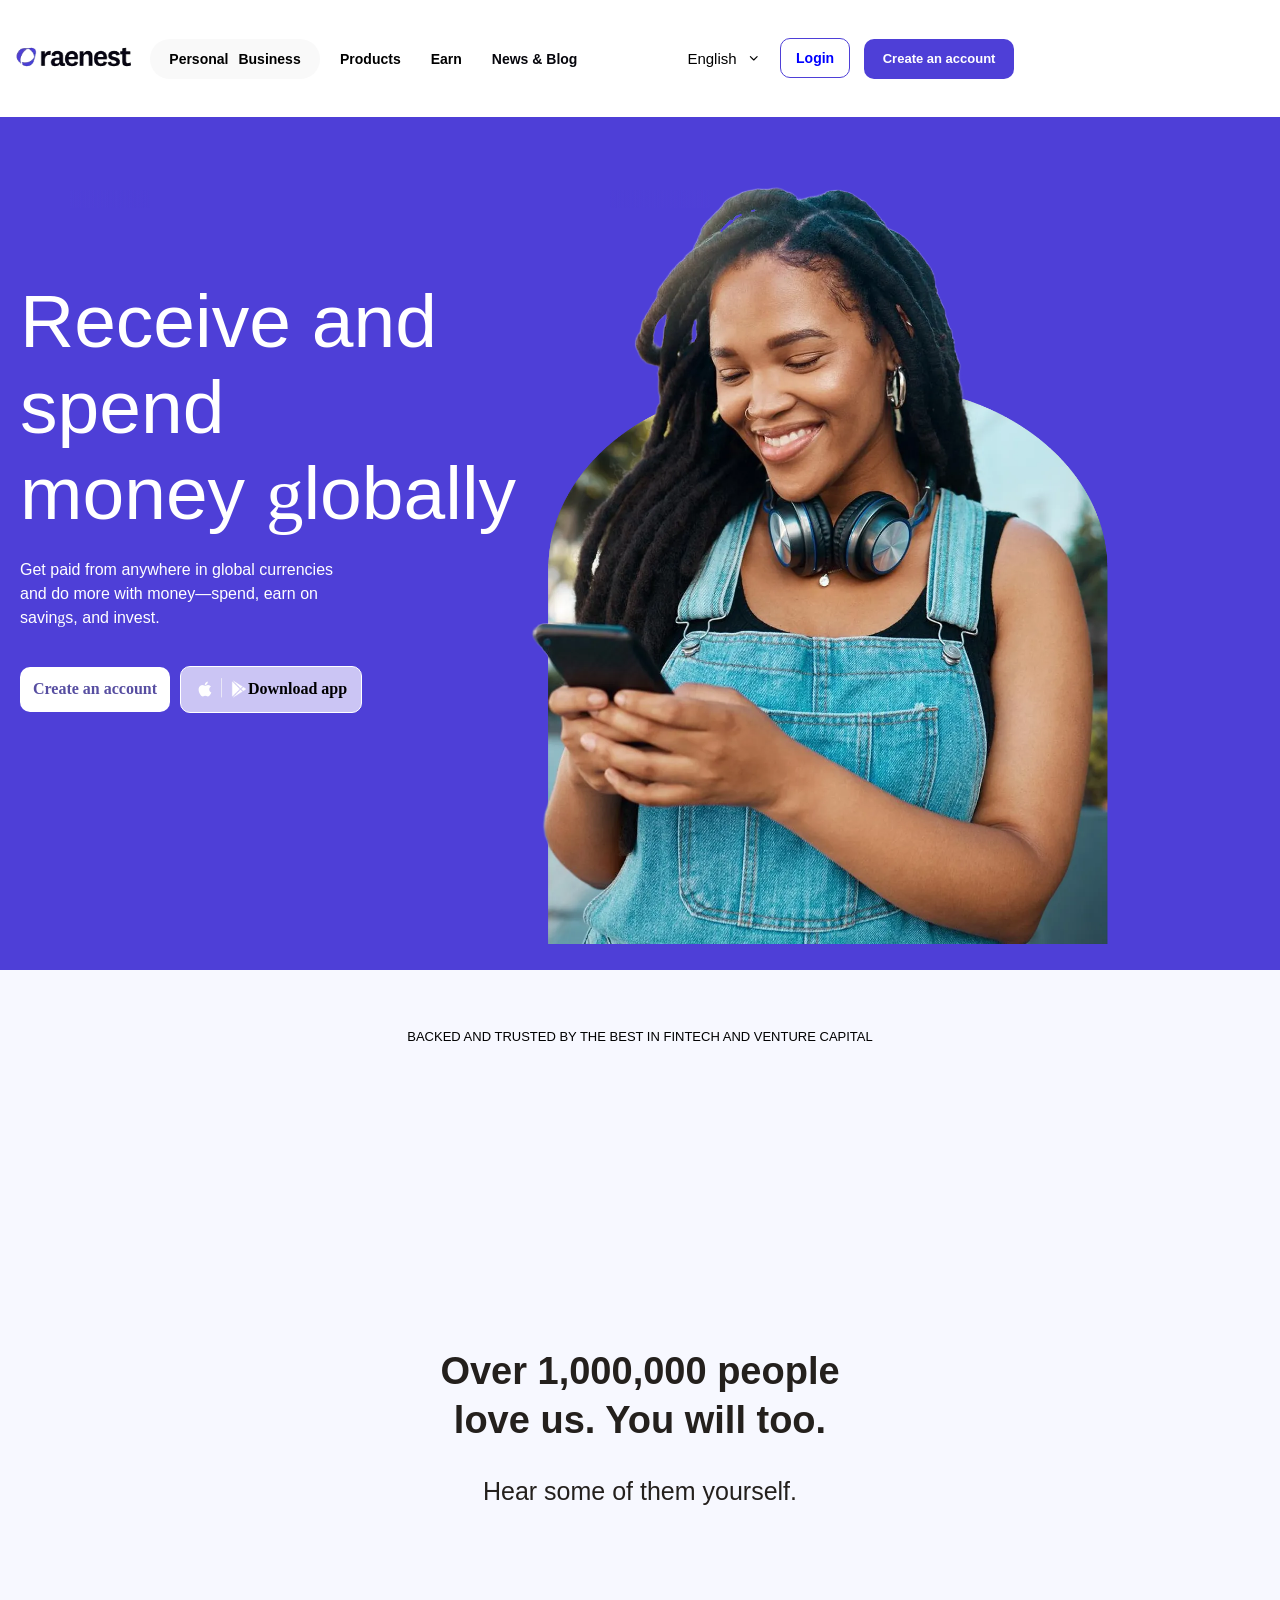
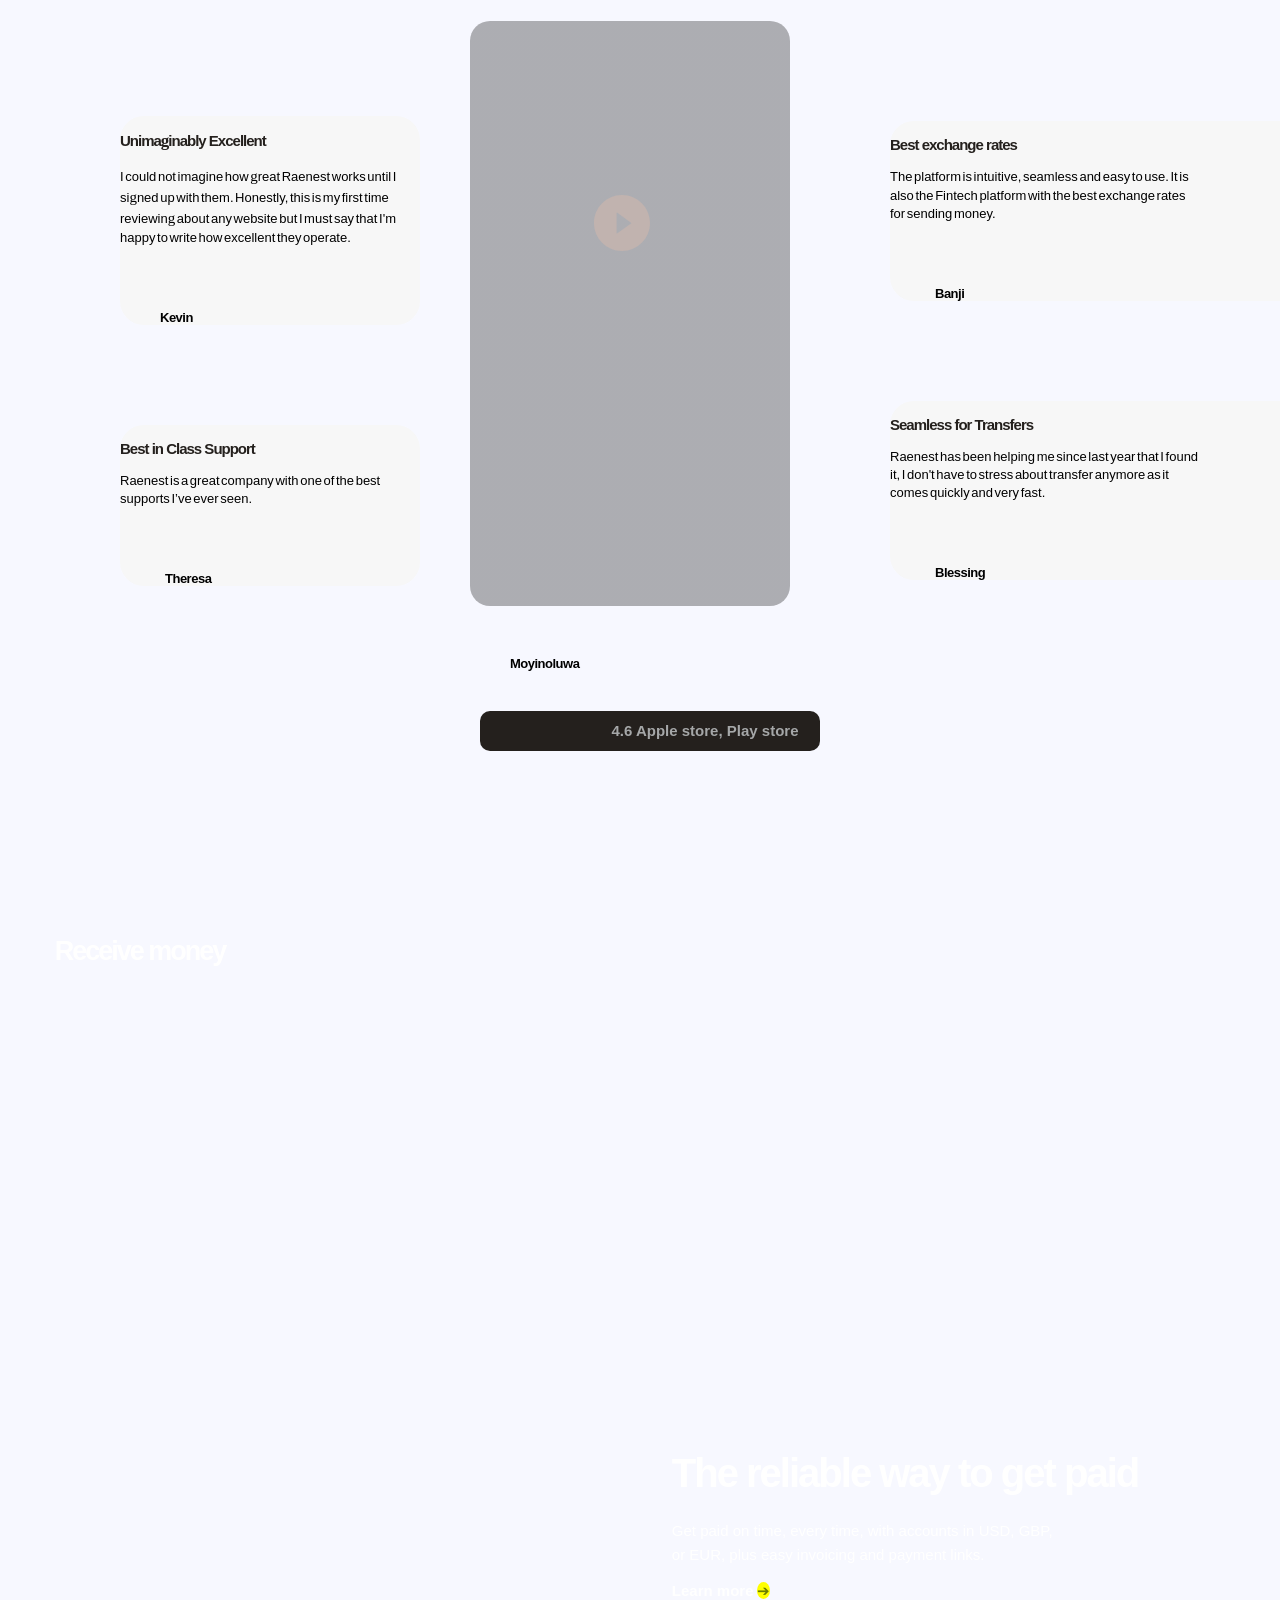
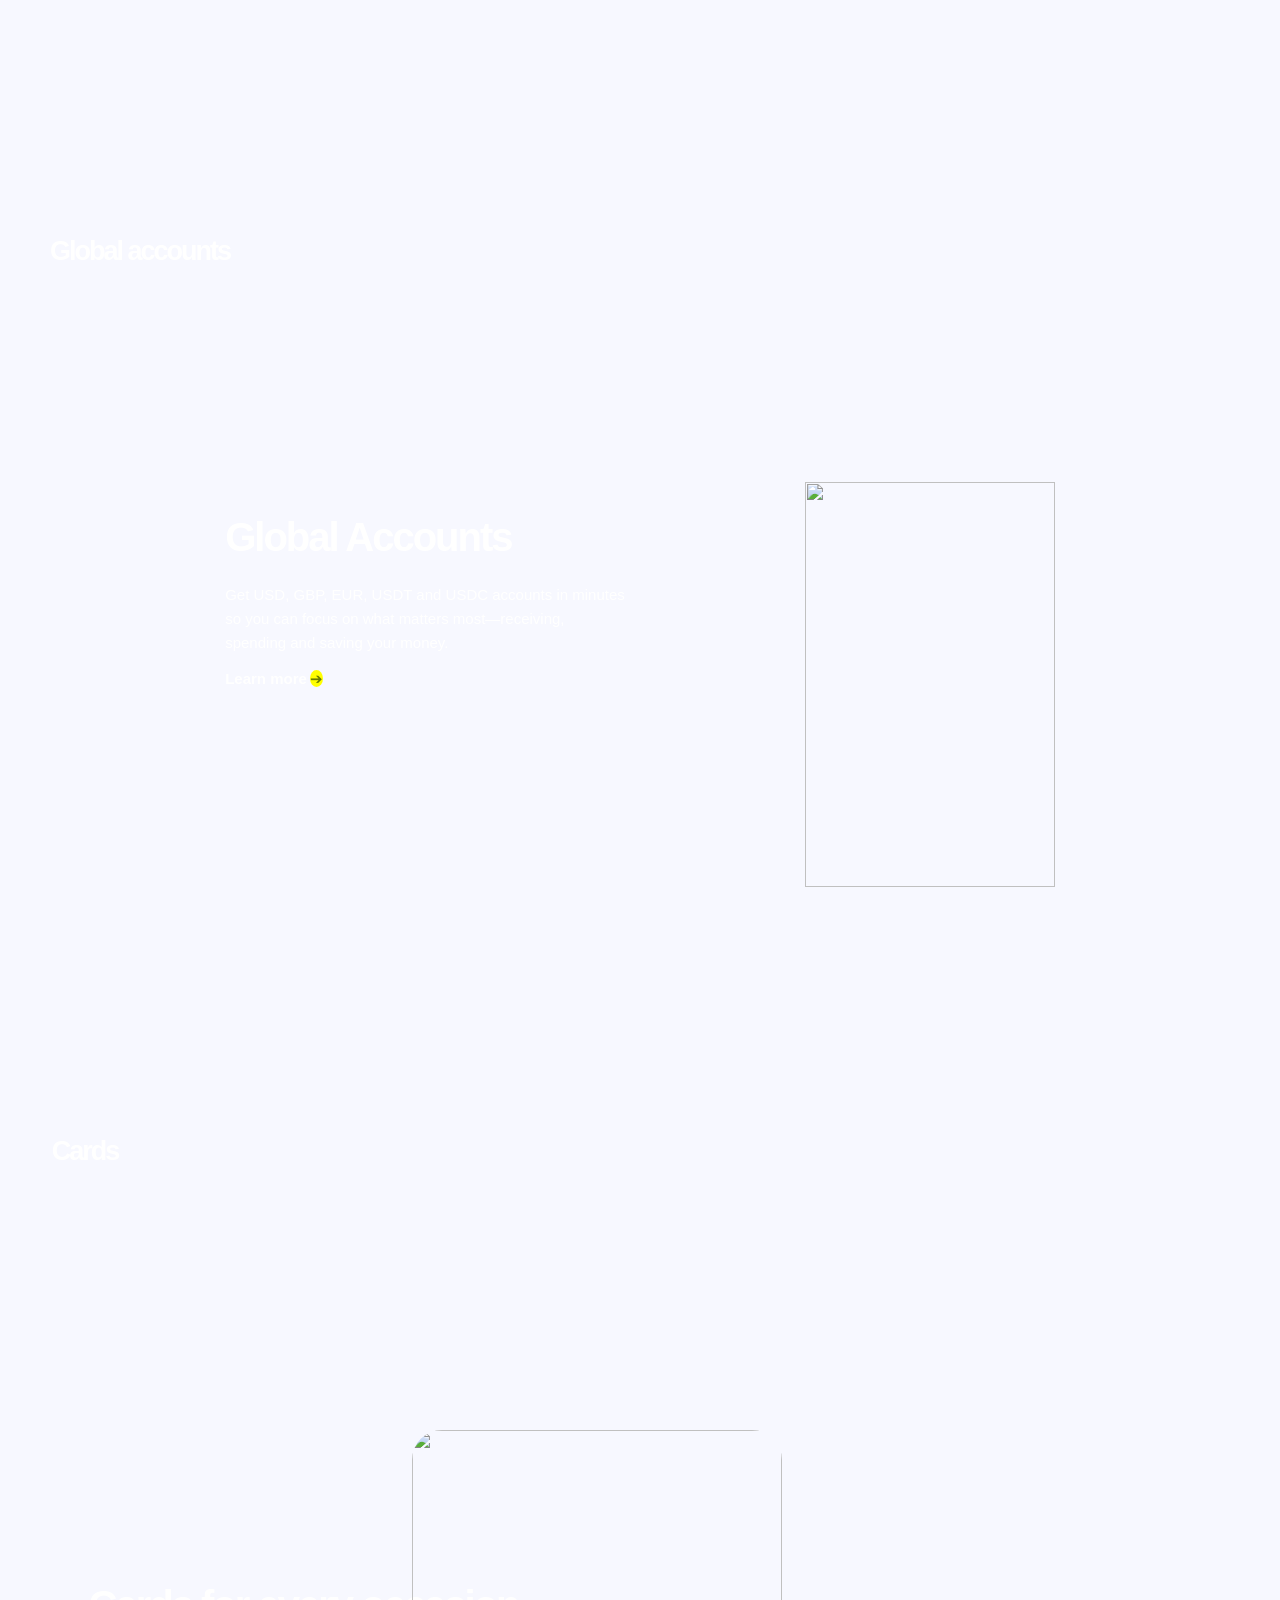
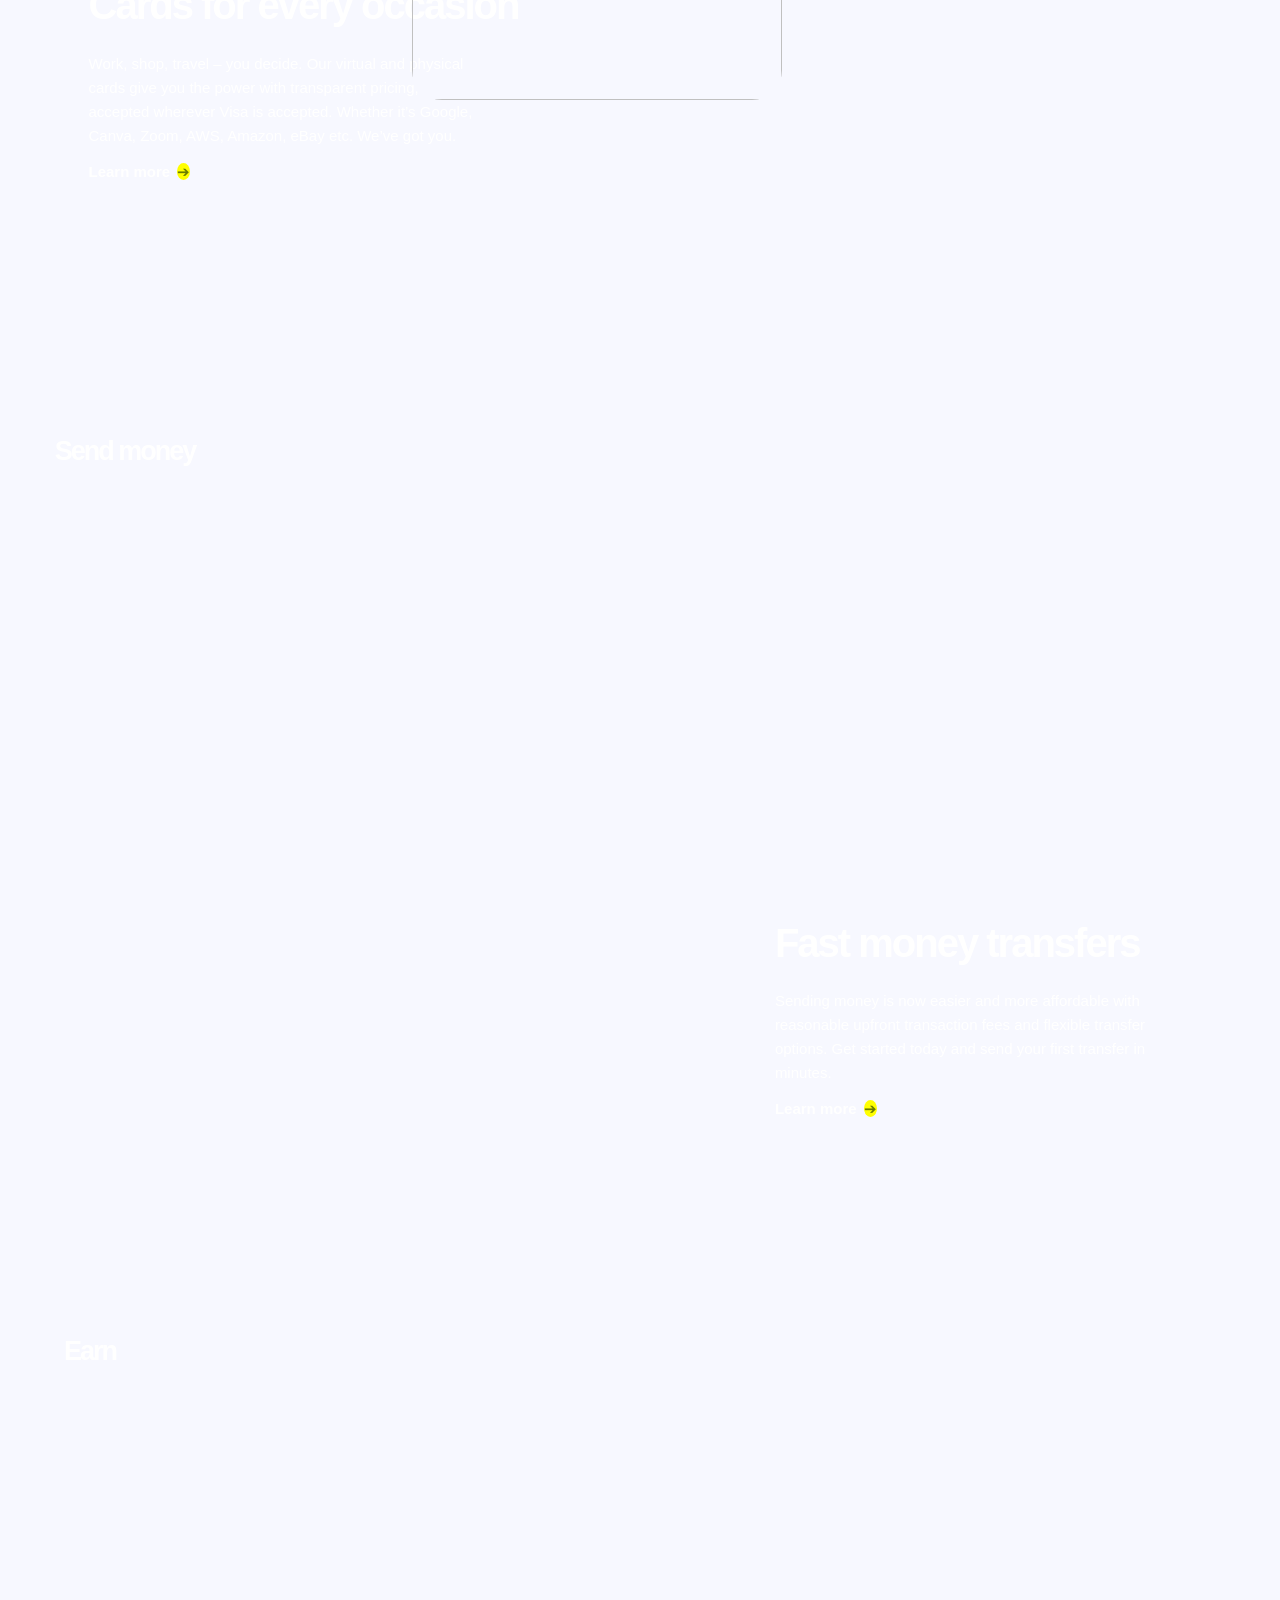
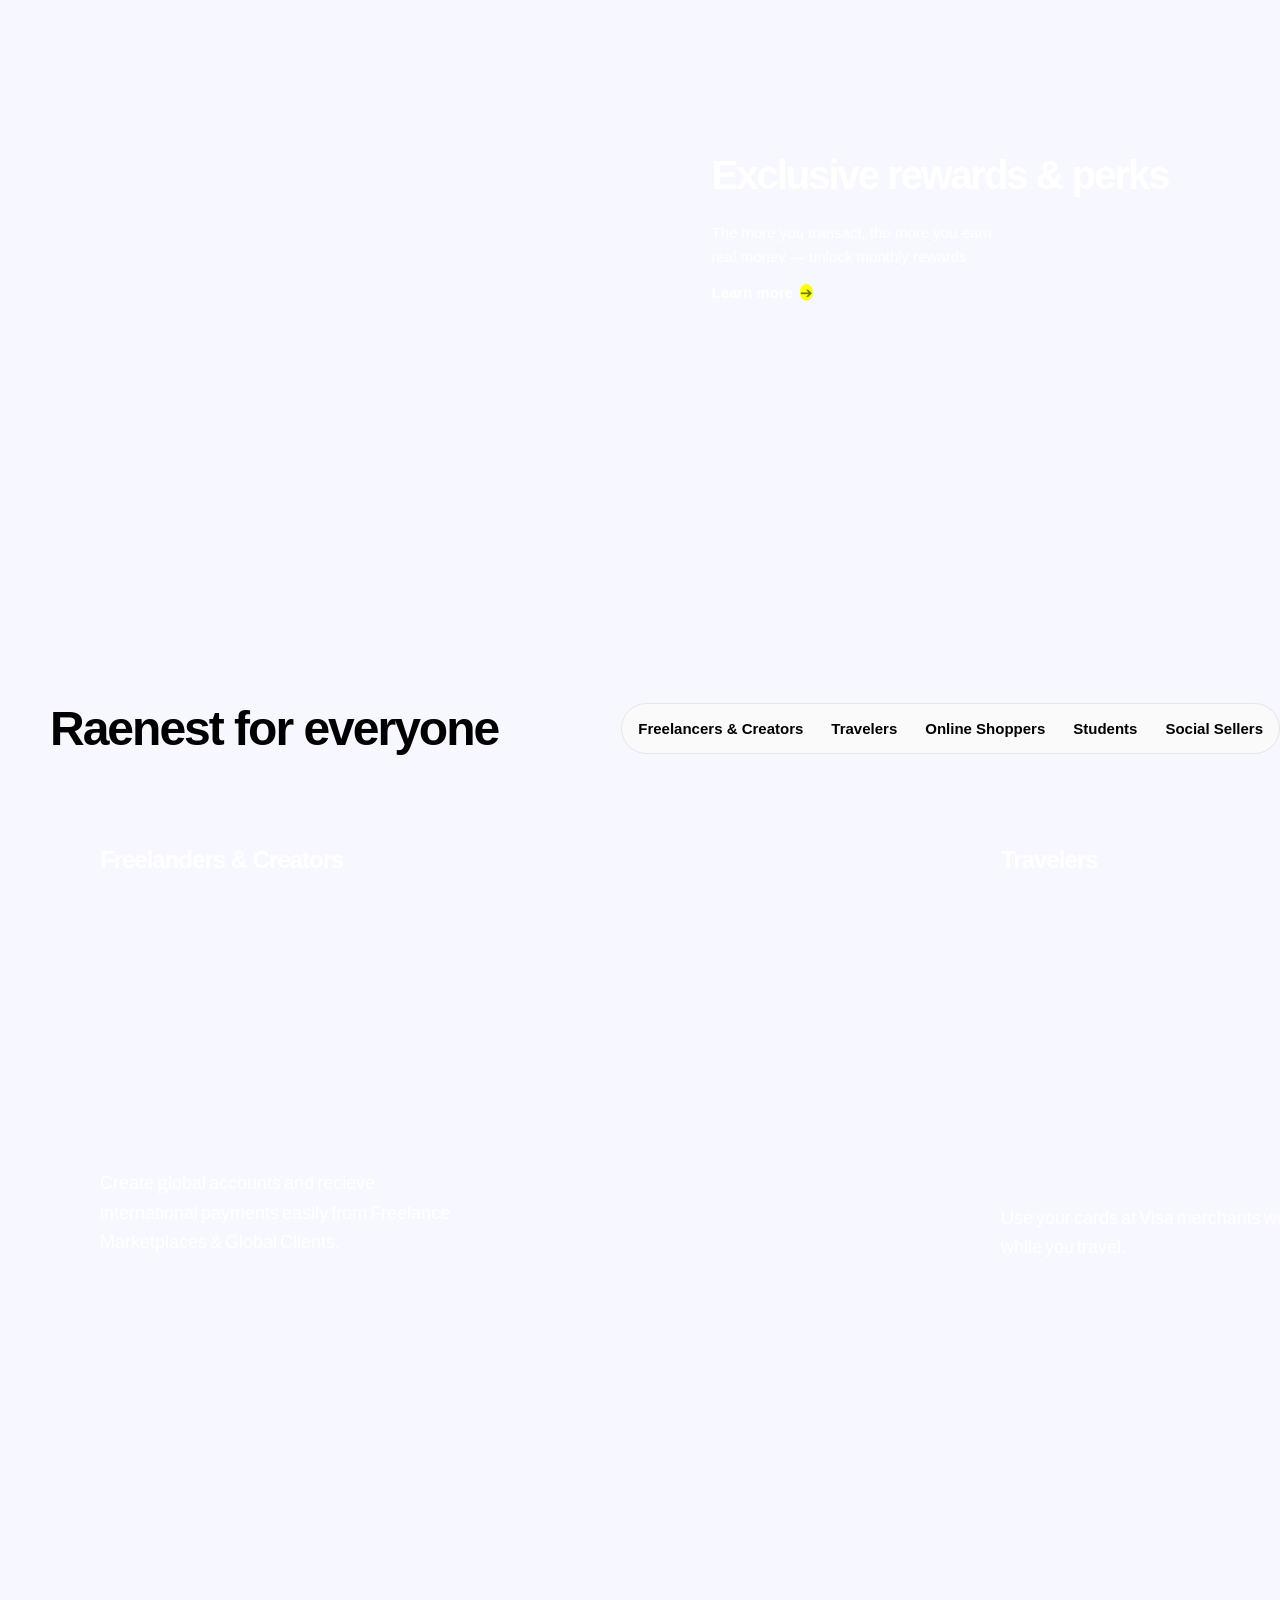
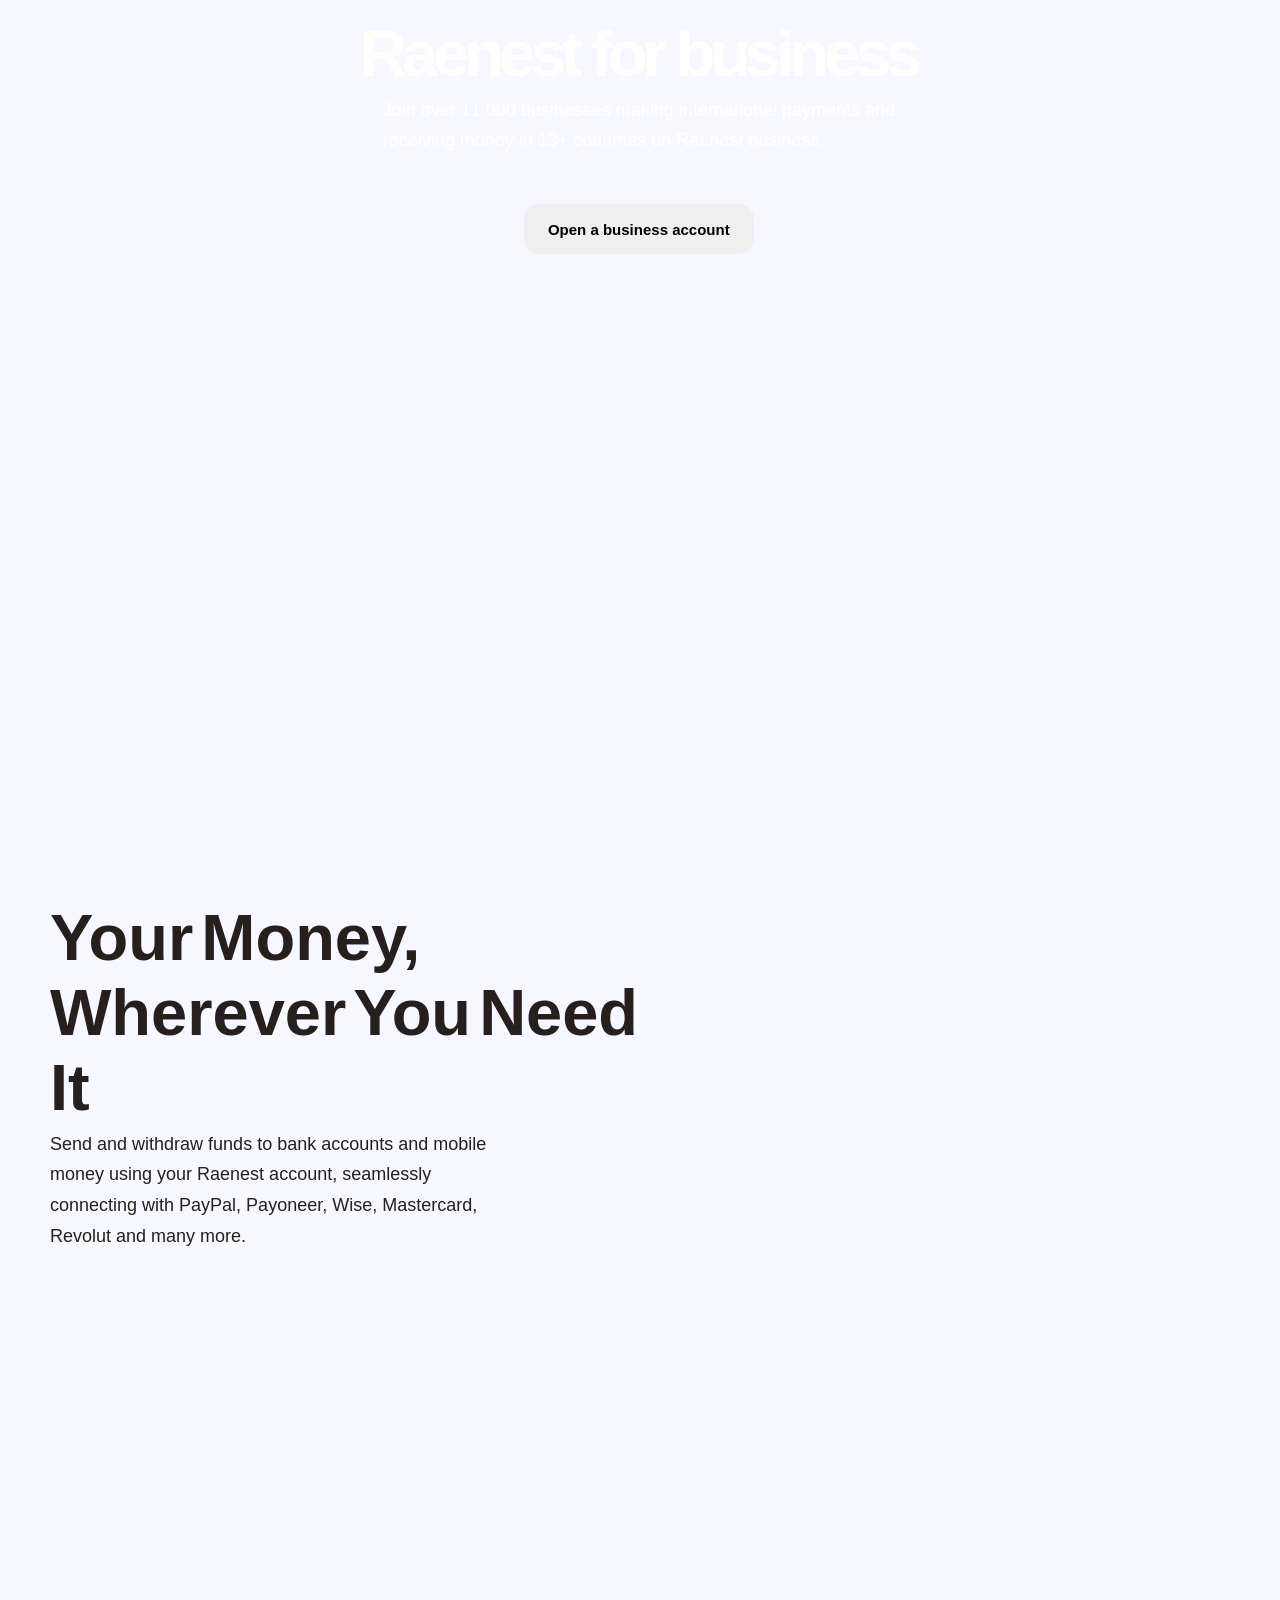
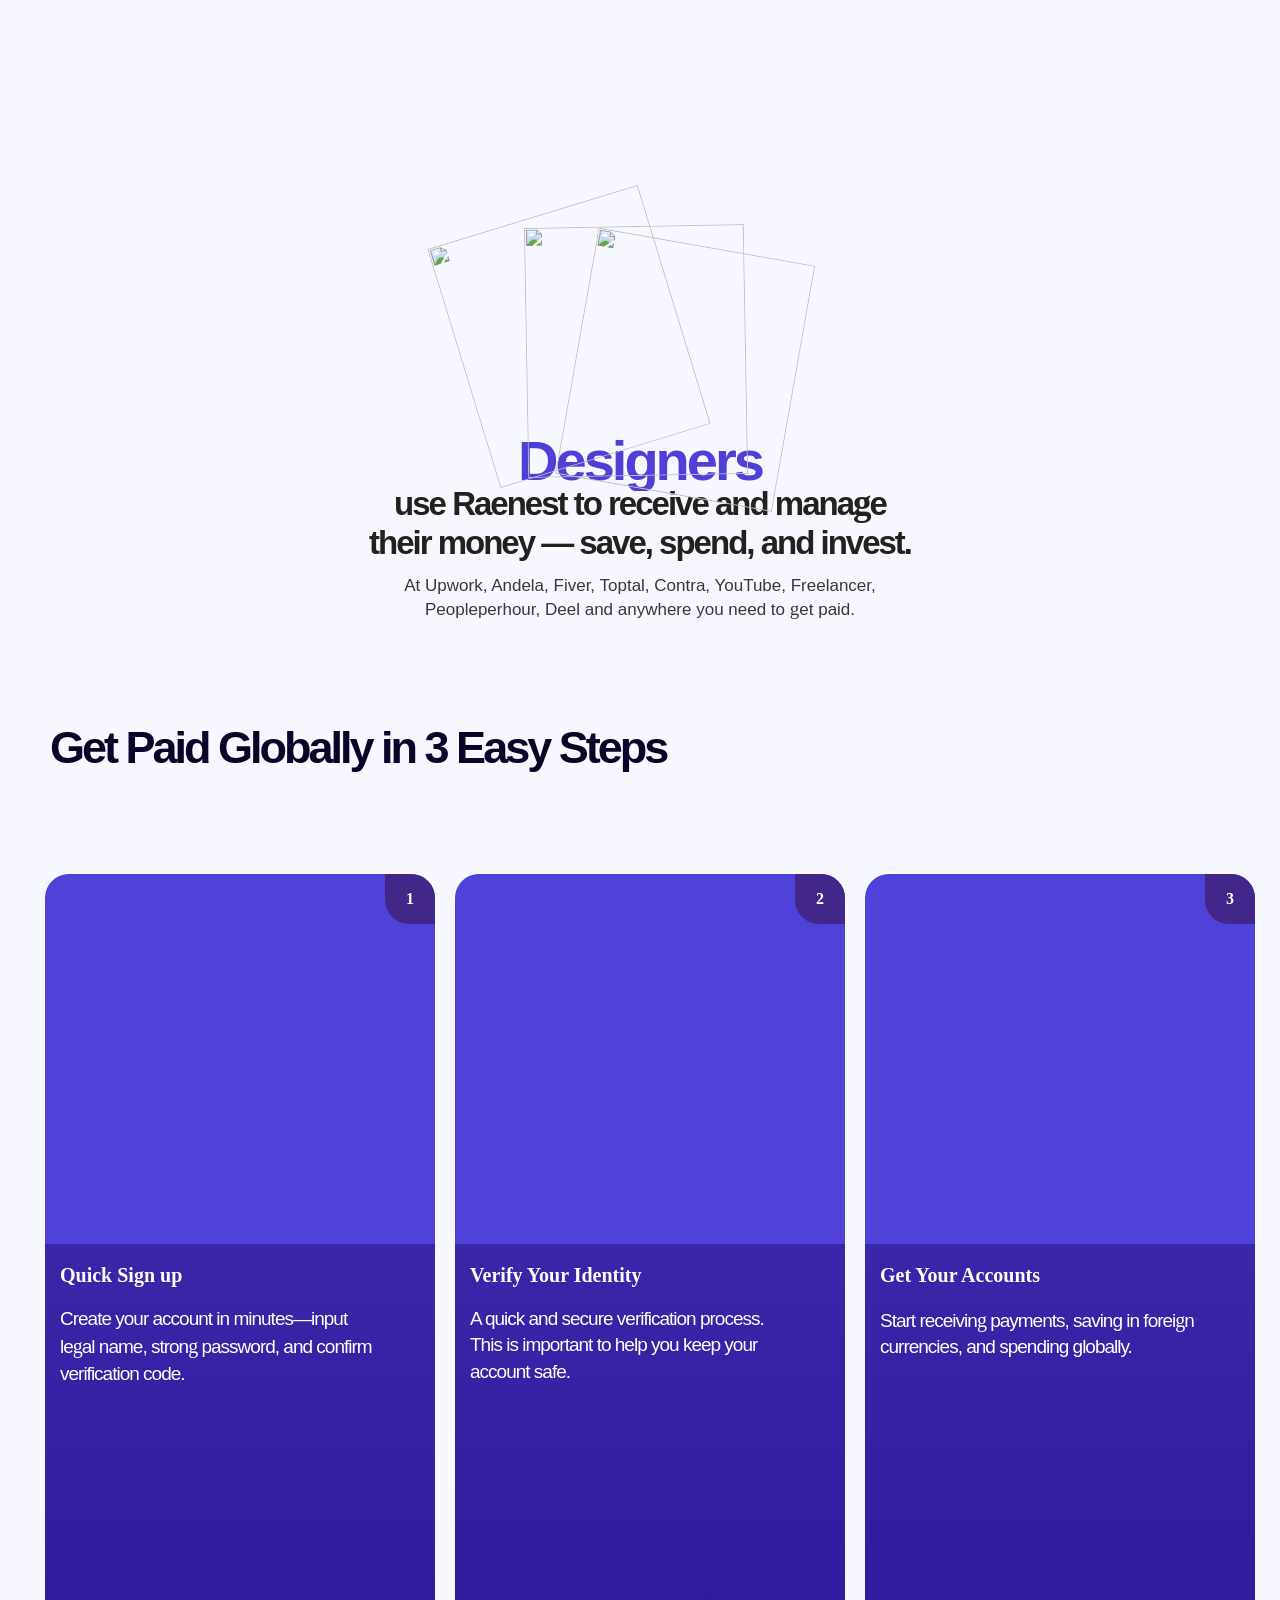
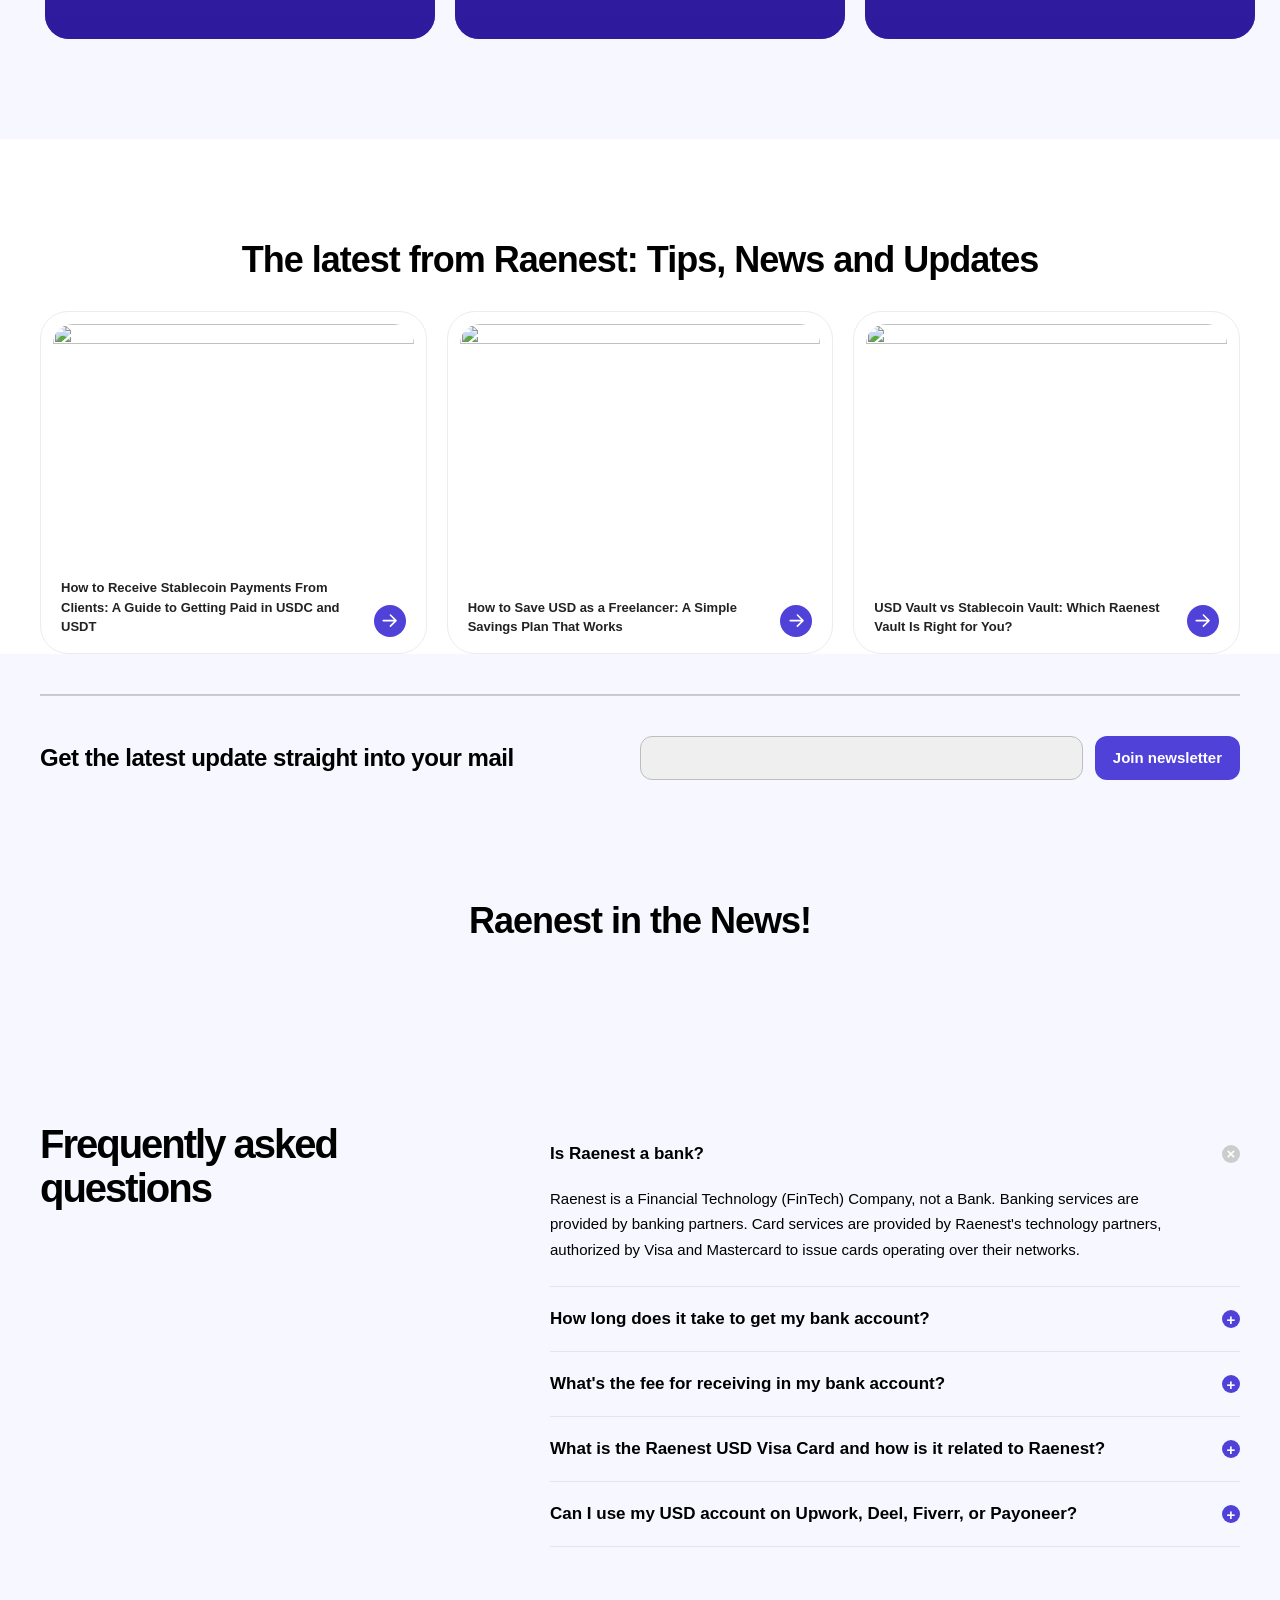
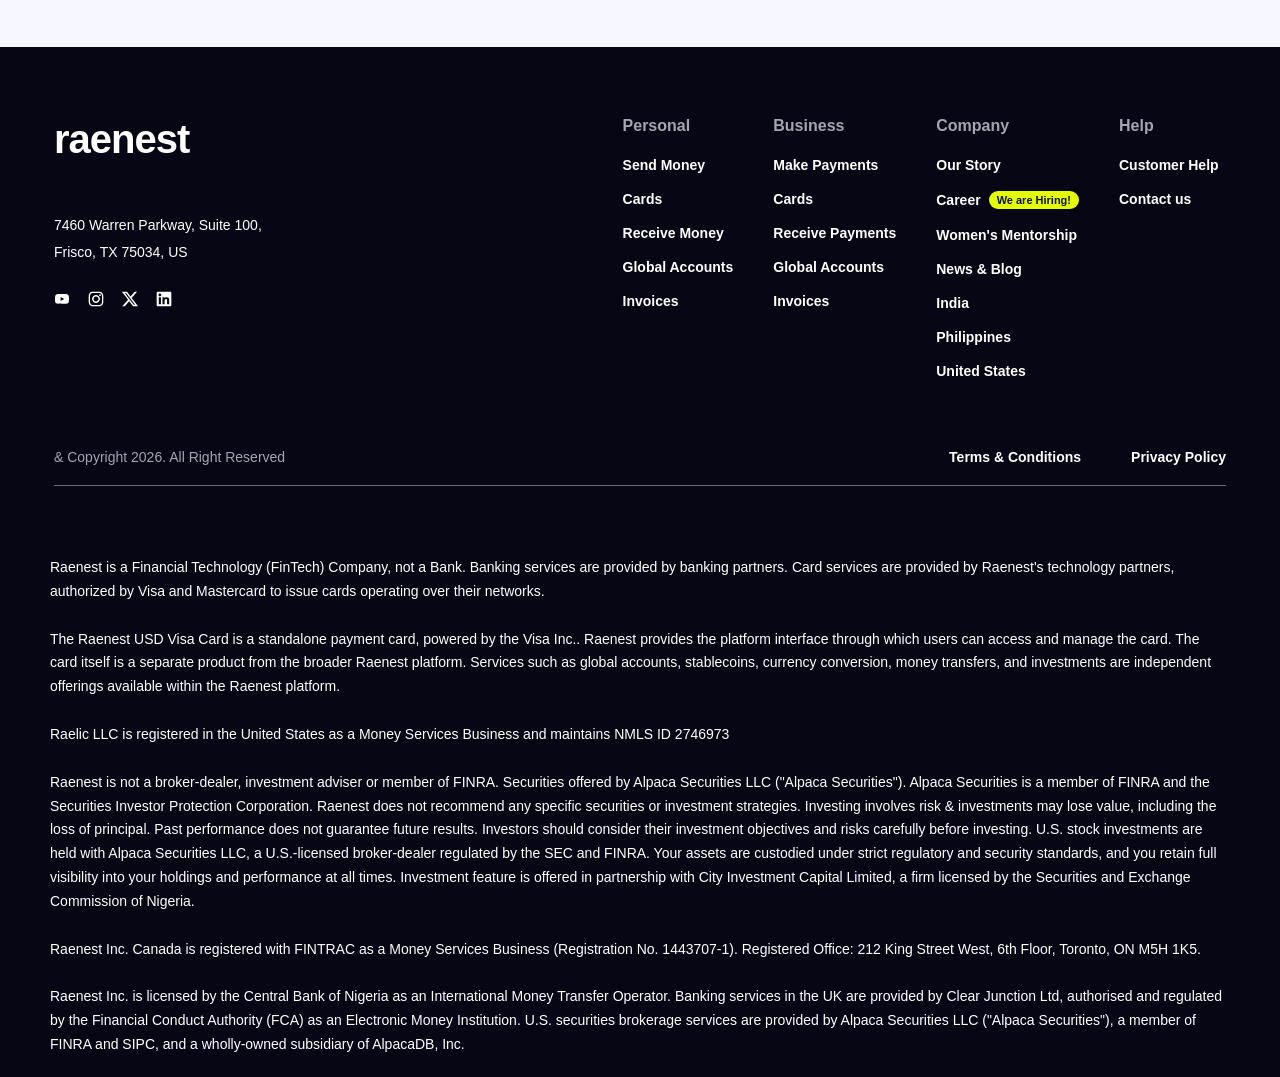
==== commit 54b33cc5: "pushed" ====
--- a/index.html
+++ b/index.html
@@ -135,9 +135,9 @@
             
             <div class="girl2">
                 <div class="first-girl">
-                    <img src="media/girl.webp" alt="" width="1000px">
-                </div>
-                <img src="https://cdn.prod.website-files.com/67d85bdb392a92fa03e2f524/67dd9af140daebeba53a0da1_hero%20UI%20elements-1-p-800.png" alt="" width="330px" class="girl-card">
+                    <img src="media/girl.webp" alt="">
+                </div>
+                <img src="https://cdn.prod.website-files.com/67d85bdb392a92fa03e2f524/67dd9af140daebeba53a0da1_hero%20UI%20elements-1-p-800.png" alt="" class="girl-card">
             </div>
         </div>
     </div>
@@ -145,12 +145,16 @@
     <div class="backed">
         <p>BACKED AND TRUSTED BY THE BEST IN FINTECH AND VENTURE CAPITAL</p>
         <div class="investors">
-            <img src="https://cdn.prod.website-files.com/67d85bdb392a92fa03e2f524/67da66e25339e051897888ee_qed.png" alt="" width="50px">
-            <img src="https://cdn.prod.website-files.com/67d85bdb392a92fa03e2f524/67da66e2ddf67bd881749128_google.png" alt="" width="80px">
-            <img src="https://cdn.prod.website-files.com/67d85bdb392a92fa03e2f524/67da66e289b6706c3b42531a_vp.png" alt="" width="90px">
-            <img src="https://cdn.prod.website-files.com/67d85bdb392a92fa03e2f524/67da66e2ac4a8a6c96a04547_techstars.png" alt="" width="130px">
-            <img src="https://cdn.prod.website-files.com/67d85bdb392a92fa03e2f524/67da66e2a1e0321127b392e8_seedstars.png" alt="" width="120px">
-            <img src="https://cdn.prod.website-files.com/67d85bdb392a92fa03e2f524/6970a42908ffd82bfbc701b1_61f171f1e7e4fd0fe075a36a_n22_logo_2-p-500%20(2)%201%20(1).png" alt="" width="50px">
+            <div class="png1">
+                <img src="https://cdn.prod.website-files.com/67d85bdb392a92fa03e2f524/67da66e25339e051897888ee_qed.png" alt="" width="50px">
+                <img src="https://cdn.prod.website-files.com/67d85bdb392a92fa03e2f524/67da66e2ddf67bd881749128_google.png" alt="" width="80px">
+                <img src="https://cdn.prod.website-files.com/67d85bdb392a92fa03e2f524/67da66e289b6706c3b42531a_vp.png" alt="" width="90px">
+                <img src="https://cdn.prod.website-files.com/67d85bdb392a92fa03e2f524/67da66e2ac4a8a6c96a04547_techstars.png" alt="" width="130px">
+            </div>    
+            <div class="png2">    
+                <img src="https://cdn.prod.website-files.com/67d85bdb392a92fa03e2f524/67da66e2a1e0321127b392e8_seedstars.png" alt="" width="120px">
+                <img src="https://cdn.prod.website-files.com/67d85bdb392a92fa03e2f524/6970a42908ffd82bfbc701b1_61f171f1e7e4fd0fe075a36a_n22_logo_2-p-500%20(2)%201%20(1).png" alt="" width="50px">
+            </div>
         </div>
     </div>
 
@@ -160,7 +164,7 @@
             <p>Hear some of them yourself.</p>
         </div>
         <div class="banji">
-            <div>
+            <div class="ken">
                 <div class="kenya">
                     <h3>Unima<span style="font-family: normal; font-size: 17px;">g</span>inably Excellent</h3>
                     <p>I could not imagine how <span style="font-family: normal; font-size: 15px;">g</span>reat Raenest works until I <br>si<span style="font-family: normal; font-size: 15px;">g</span>ned up with them. Honestly, this is my first time <br>reviewin<span style="font-family: normal; font-size: 15px;">g</span> about any website but I must say that I'm <br>happy to write how excellent they operate.</p>
@@ -175,11 +179,16 @@
             </div>
 
             <div class="video-box">
-                <iframe width="560" height="315" src="https://www.youtube.com/embed/g3D_YGKjyms?si=NHRdbELD8bqIjhrc" title="YouTube video player" frameborder="0" allow="accelerometer; autoplay; clipboard-write; encrypted-media; gyroscope; picture-in-picture; web-share" referrerpolicy="strict-origin-when-cross-origin" allowfullscreen  class="video"></iframe>
+                <div class="talking-girl">
+                    <span><svg xmlns="http://www.w3.org/2000/svg" width="4em" height="4em" viewBox="0 0 1024 1024">
+	                <path d="M0 0h1024v1024H0z" fill="none" />
+	                <path fill="#c1b3af" d="M512 64C264.6 64 64 264.6 64 512s200.6 448 448 448s448-200.6 448-448S759.4 64 512 64m144.1 454.9L437.7 677.8a8.02 8.02 0 0 1-12.7-6.5V353.7a8 8 0 0 1 12.7-6.5L656.1 506a7.9 7.9 0 0 1 0 12.9" />
+                    </svg></span>
+                </div>
                 <div class="kevin1"><img src="https://cdn.prod.website-files.com/67d85bdb392a92fa03e2f524/6807d11985d46c59f5491fde_NG.webp" alt="" width="30px">Moyinoluwa</div>
             </div>
 
-            <div>
+            <div class="ken1">
                 <div class="kenya1">
                     <h3>Best exchange rates</h3>
                     <p>The platform is intuitive, seamless and easy to use. It is <br>also the Fintech platform with the best exchange rates <br>for sending money.</p>
--- a/index.css
+++ b/index.css
@@ -534,6 +534,7 @@
     box-shadow: 0 2px 8px #0002;
     border-radius: 25px;
     align-items: center;
+    z-index: 1000;
 } 
 .dropscan:hover  .scan{
     display: flex;
@@ -552,6 +553,7 @@
 
 .first-girl img {
     display: block;
+    width: 1000px;
 }
 
 .girl-card {
@@ -561,18 +563,6 @@
     bottom: 70px;
 }
 
-.backed {
-    margin-top: 50px;
-    text-align: center;
-}
-.backed p{
-    font-size: 13px;
-    font-family: sans-serif;
-}
-.investors img {
-    margin: 0 60px;
-}
-
 @media (max-width: 1280px) {
     .hero {
         height: 950px;
@@ -660,6 +650,106 @@
     .girl-card { 
         display: none;
     }
+    .first-girl img {
+        width: 600px;
+        text-align: center;
+        margin-left: 230px;
+        margin-top: 74px;
+        z-index: 0;
+    }
+}
+
+/* .backed {
+    margin-top: 50px;
+    text-align: center;
+}
+.backed p{
+    font-size: 13px;
+    font-family: sans-serif;
+}
+.investors img {
+    margin: 0 60px;
+} */
+
+/* ===== BACKED BY: all screens ===== */
+.investors {
+    display: flex;
+    justify-content: center;
+    align-items: center;
+    gap: 20px 100px;             /* row gap, column gap: replaces the old margins */
+}
+.backed {
+    margin-top: 50px;
+    text-align: center;
+    font-size: 13px;
+    font-family: sans-serif;
+}
+.investors img {
+    margin: 10px 40px;                  /* the gap above now does this job */
+}
+.png1 {
+    display: flex;
+    align-items: center;
+    gap: 30px;
+}
+.png2 {
+    display: flex;
+    align-items: center;
+    gap: 30px;
+}
+
+/* ===== LAPTOP (1025px to 1440px) ===== */
+@media (min-width: 1025px) and (max-width: 1440px) {
+    .investors { 
+        gap: 10px 10px; 
+    }
+}
+
+/* ===== TABLET (601px to 1024px) ===== */
+@media (min-width: 601px) and (max-width: 1024px) {
+    .backed { 
+        padding: 0 30px; 
+    }
+    .investors { 
+        gap: 10px 10px; 
+    }
+}
+
+/* ===== PHONE (600px and below) ===== */
+@media (max-width: 600px) {
+    .backed { 
+        padding: 0 20px; 
+    }
+    .backed p { 
+        font-size: 11px; 
+    }
+    .investors { 
+        margin-left: 150px;
+        /* width: 100px; */
+        margin-top: -50px;
+    }
+    .investors img { 
+        max-width: 200px; 
+        height: auto; 
+        margin-left: -100px;
+        grid-template-columns: 1fr 1fr 1fr;
+    }   /* keeps the logos small */
+    .png1 {
+        margin: 0;
+        display: flex;
+        align-items: center;
+        gap: 75px;   
+    }
+    .png2 {
+        order: 1;
+        margin-top: 100px;
+        margin-left: -350px;
+        display: flex;
+        align-items: center;
+        gap: 190px;
+        justify-content: center;
+    }
+    
 }
 
 .hear h2 {
@@ -676,14 +766,15 @@
     text-align: center;
 }
 .hear {
-    margin-top: 230px;
-    margin-right: 250px;
+    margin-top: 270px;
+    margin-left: -200px;
 }
 .banji {
     grid-template-columns: 1fr 1fr;
     gap: 10px;
     max-width: 1000px;
     margin: -100px 0 0;
+    margin-bottom: 60px;
 }
 .kenya {
     margin-top: 100px;
@@ -728,6 +819,7 @@
     font-size: 13px;
     color: black;
     line-height: 1.4;  margin-top: -20px; 
+    word-spacing: -2px;
 }
 .kenya p {
     font-family: sans-serif;
@@ -735,6 +827,7 @@
     color: black;
     line-height: 1.4;
     margin-top: -20px;
+    word-spacing: -2px;
 }
 .kevin {
     display: flex;
@@ -758,16 +851,32 @@
     letter-spacing: -0.5px;
     padding-top: 50px;
 }
-.video {
-    width: 330px;
-    height: 60vh;
-    border-radius: 10px;
-    margin-top: 100px;
-}
 .banji {
     display: flex;
     align-items: center;
-    justify-content: space-evenly;
+    justify-content: center;
+    gap: 50px;
+    /* margin-left: 2000px; */
+}
+.talking-girl {
+    background-image: linear-gradient(rgba(0, 0, 0, 0.3), rgba(0, 0, 0, 0.3)), url(https://cdn.prod.website-files.com/67d85bdb392a92fa03e2f524/680c851c995fd04d3c69dbd0_Geegpay%20testimonal.jpg);
+    width: 320px;
+    height: 65vh;
+    background-position: center;
+    background-repeat: no-repeat;
+    background-size: cover;
+    border-radius: 20px;
+}
+.video-box {
+    margin-top: 90px;
+}
+.talking-girl span {
+    position: relative;
+    top: 170px;
+    left: 120px;
+}
+.ken {
+    margin-left: 800px;
 }
 .stars {
     width: 340px;
@@ -783,46 +892,76 @@
     font-family: sans-serif;
     font-size: 15px;
     font-weight: 600;
-    margin: 20px 300px;
+    margin-top: 40px;
+    margin-left: 280px;
 }
 .love {
     margin-left: 200px;
 }
 
-@media (max-width: 1000px) {
-  .video-box { 
-    display: none; 
-}
-  .banji { 
-    grid-template-columns: 1fr 1fr; 
-    width: 300px;
-    display: flex;
-    flex-direction: row;
-    align-items: center;
-    justify-content: center;
-    margin: 0 30px;
-}
-  .hear h2 { 
-    font-size: 38px; 
-}
+@media (min-width: 1101px) and (max-width: 1440px) {
+    .talking-girl img {
+        width: 200px;
+        height: 200px;
+    }
+    .banji { 
+        width: 300px;
+        display: flex;
+        flex-direction: row;
+        align-items: center;
+        justify-content: center;
+        margin: 0 30px;
+    }
+    .hear h2 { 
+        font-size: 38px; 
+    }
+}
+/* ===== TABLET (601px to 1024px) ===== */
+@media (min-width: 1032px) and (max-width: 1376px) {
+    .backed { 
+        padding: 0 30px; 
+    }
+    .investors { 
+        gap: 10px 5px; 
+    }
 }
 
 @media (max-width: 600px) {
-  .love { 
-    padding: 40px 16px; 
-}
-  .banji { 
-    grid-template-columns: 1fr 1fr; 
-}
-
-  .hear h2 { 
-    font-size: 30px; 
-    letter-spacing: -1px; 
-}
-  .hear p  { 
-    font-size: 18px; 
-    margin-bottom: 32px; 
-}
+    .talking-girl {
+        display: none;
+    }
+    .kevin1 {
+        display: none;
+    }
+    .ken1 {
+        margin-top: 50px;
+    }
+    .banji {
+        margin-left: -890px; 
+    } 
+    .kenya {
+        width: 150px;
+    }
+    .kenya1 {
+        width: 150px;
+        margin-left: -50px;
+    }
+    .love { 
+        margin-top: -50px; 
+        margin-left: 230px;
+    }
+    .banji { 
+        grid-template-columns: 1fr 1fr; 
+    }
+
+    .hear h2 { 
+        font-size: 30px; 
+        letter-spacing: -1px; 
+    }
+    .hear p  { 
+        font-size: 18px; 
+        margin-bottom: 32px; 
+    }
     .hear {
         text-align: center;
         width: 300px;
@@ -836,6 +975,7 @@
     flex-direction: column; 
 }
 }
+
 
 .motherpanel {
     margin-top: 100px;
@@ -1418,7 +1558,15 @@
     margin-top: -10px;
   }
   .fiver br,
-  .toptal br { display: none; }
+  .toptal br { 
+    display: none; 
+  }
+  .stars {
+    margin-left: -200px;
+    width: 350px;
+    height: 35px;
+  }
+
 }
 
 .headers {
@@ -1429,6 +1577,8 @@
     margin-top: 150px;
     margin-left: 50px;
 }
+
+
 
 .headers h2 {
     margin: 0;
@@ -1443,7 +1593,7 @@
     padding: 6px;
     border: 1px solid #e5e5e5;
     border-radius: 999px;
-    background: #fafafa;
+    background-color: #fafafa;
     margin-left: -30px;
 }
 .tabs a {
@@ -1465,7 +1615,6 @@
     position: relative;
     color: white;
 }
-.slider::-webkit-scrollbar { display: none; }
 .slide-1 {
     background-image: url(https://cdn.prod.website-files.com/67d8614570bbea9ea5932686/6809058ad8a04756d5810503_who%20we%20serve%2001.webp);
     width: 90%;
@@ -1512,6 +1661,9 @@
     letter-spacing: -1px;
     padding: 30px 0 0 50px;
 }
+.slide-1, .slide-2, .slide-3, .slide-4, .slide-5 {
+    scroll-margin-top: 200px;
+}
 .clients p {
     font-family: sans-serif;
     font-size: 18px;
@@ -1572,6 +1724,26 @@
     flex: 0 0 70%;
     min-width: 0;
 }
+/* tablet and phone: smaller text and no forced line breaks */
+@media (max-width: 1100px) {
+    .slide-1 h2, .slide-2 h2, .slide-3 h2, .slide-4 h2, .slide-5 h2 {
+        font-size: 28px;
+    }
+    .clients p, .clients1 p { font-size: 16px; }
+    .clients p br, .clients1 p br { display: none; }   /* text wraps by itself */
+}
+
+@media (max-width: 600px) {
+    .slide-1, .slide-2, .slide-3, .slide-4, .slide-5 {
+        padding: 25px 20px;
+    }
+    .slide-1 h2, .slide-2 h2, .slide-3 h2, .slide-4 h2, .slide-5 h2 {
+        font-size: 24px;
+    }
+    .clients p, .clients1 p { font-size: 15px; }
+}
+
+
 
 .steps {
     display: flex;
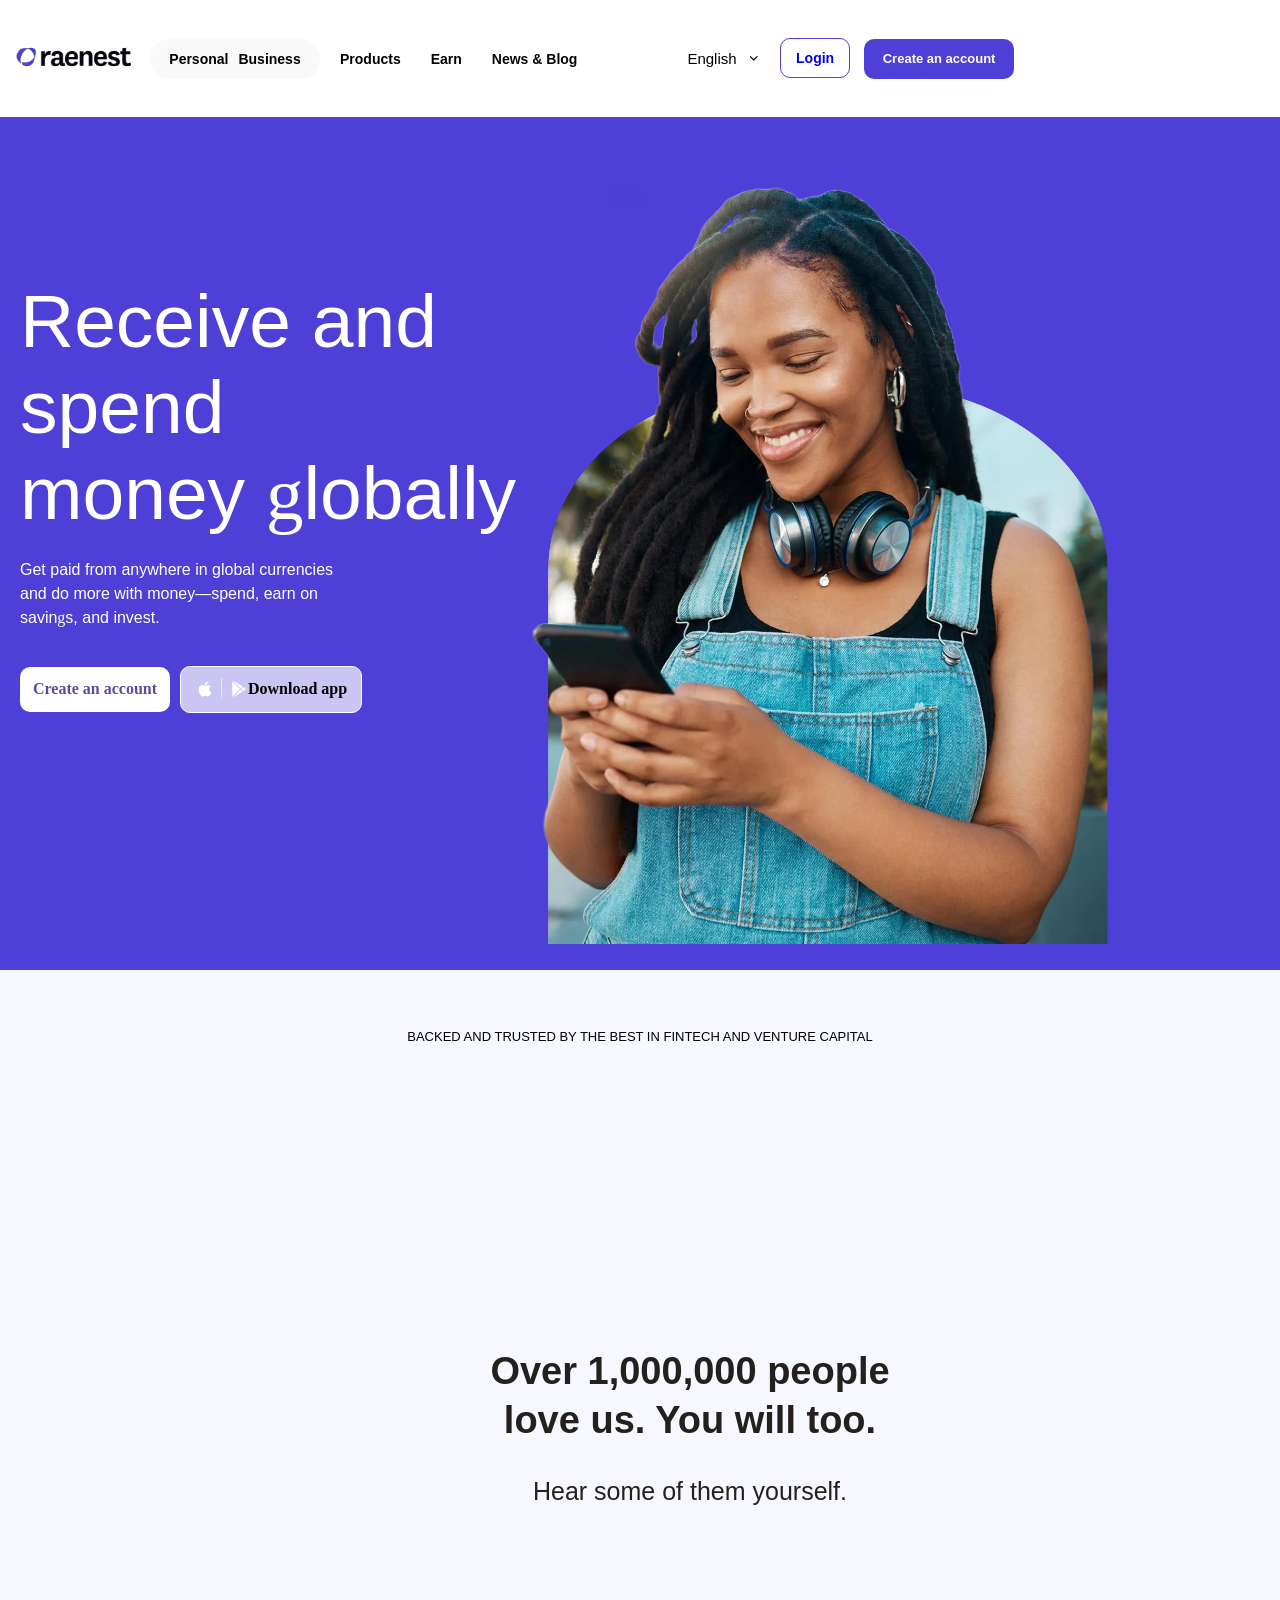
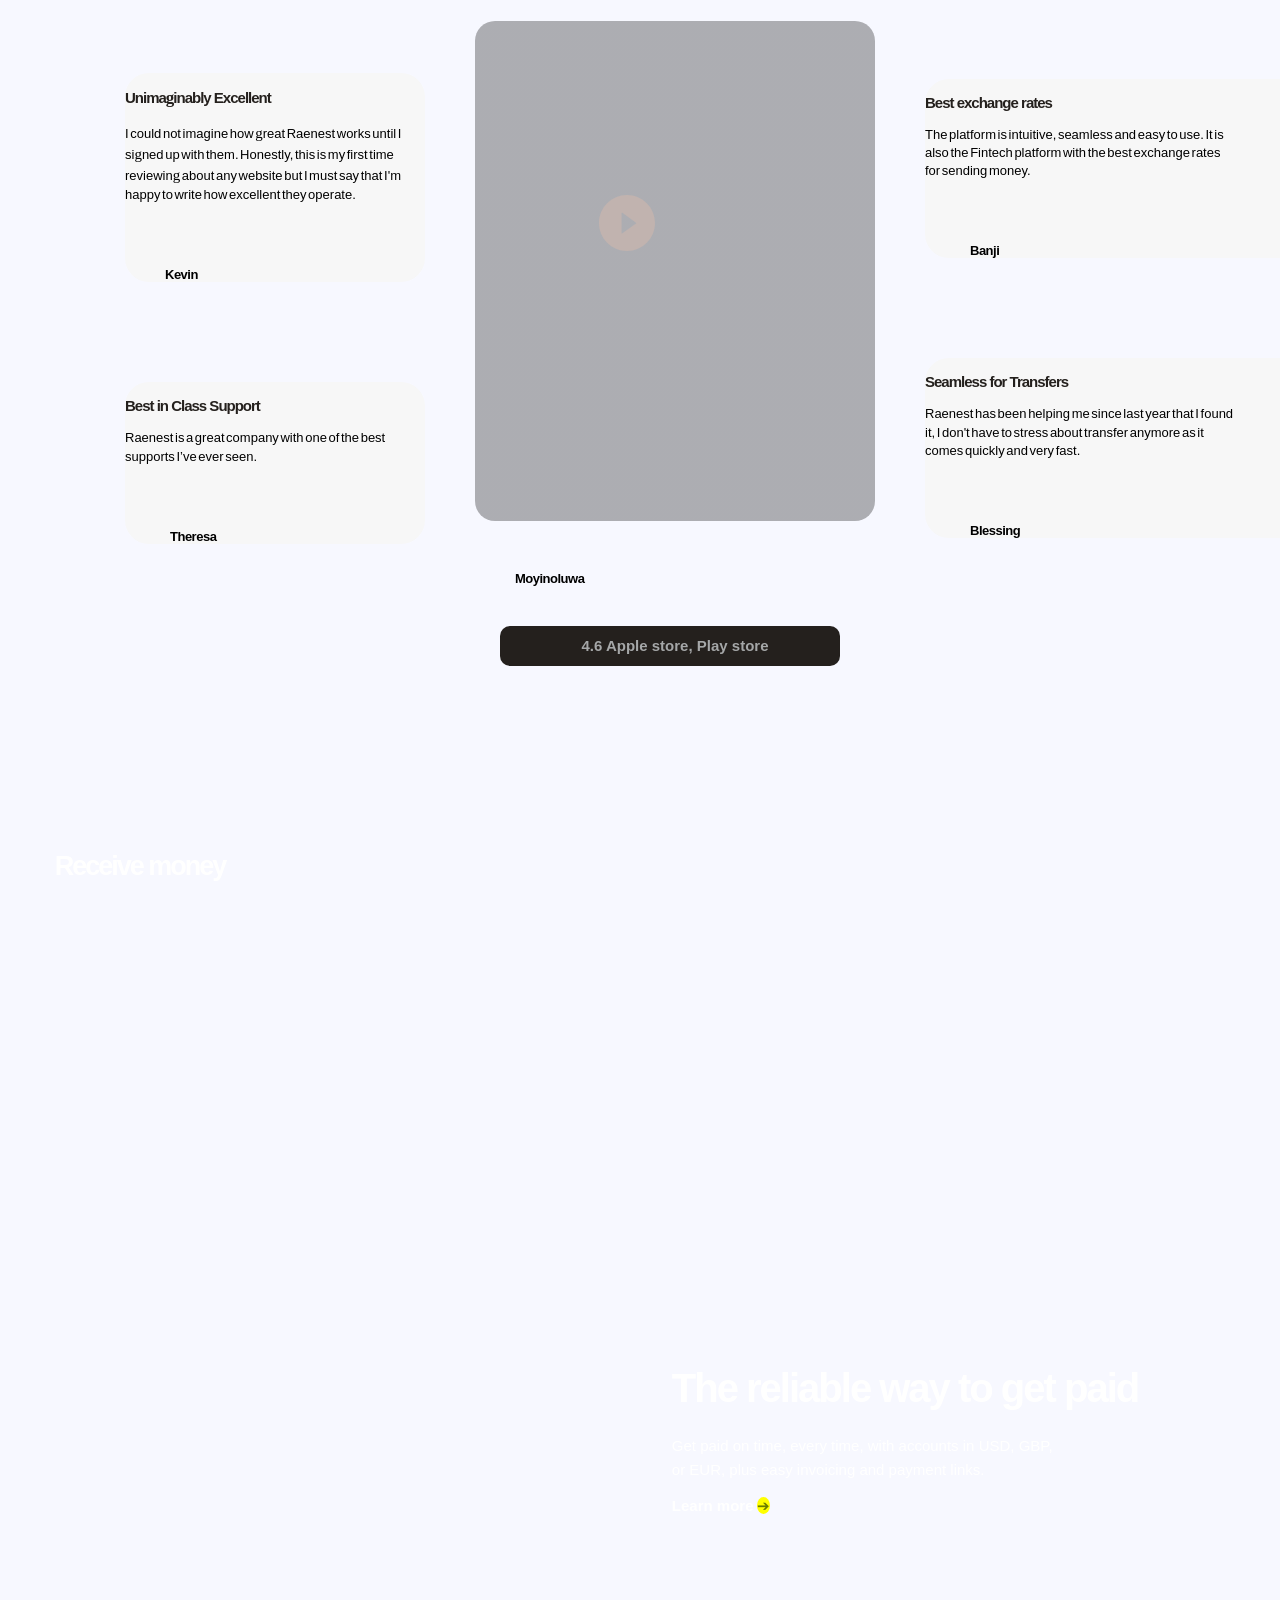
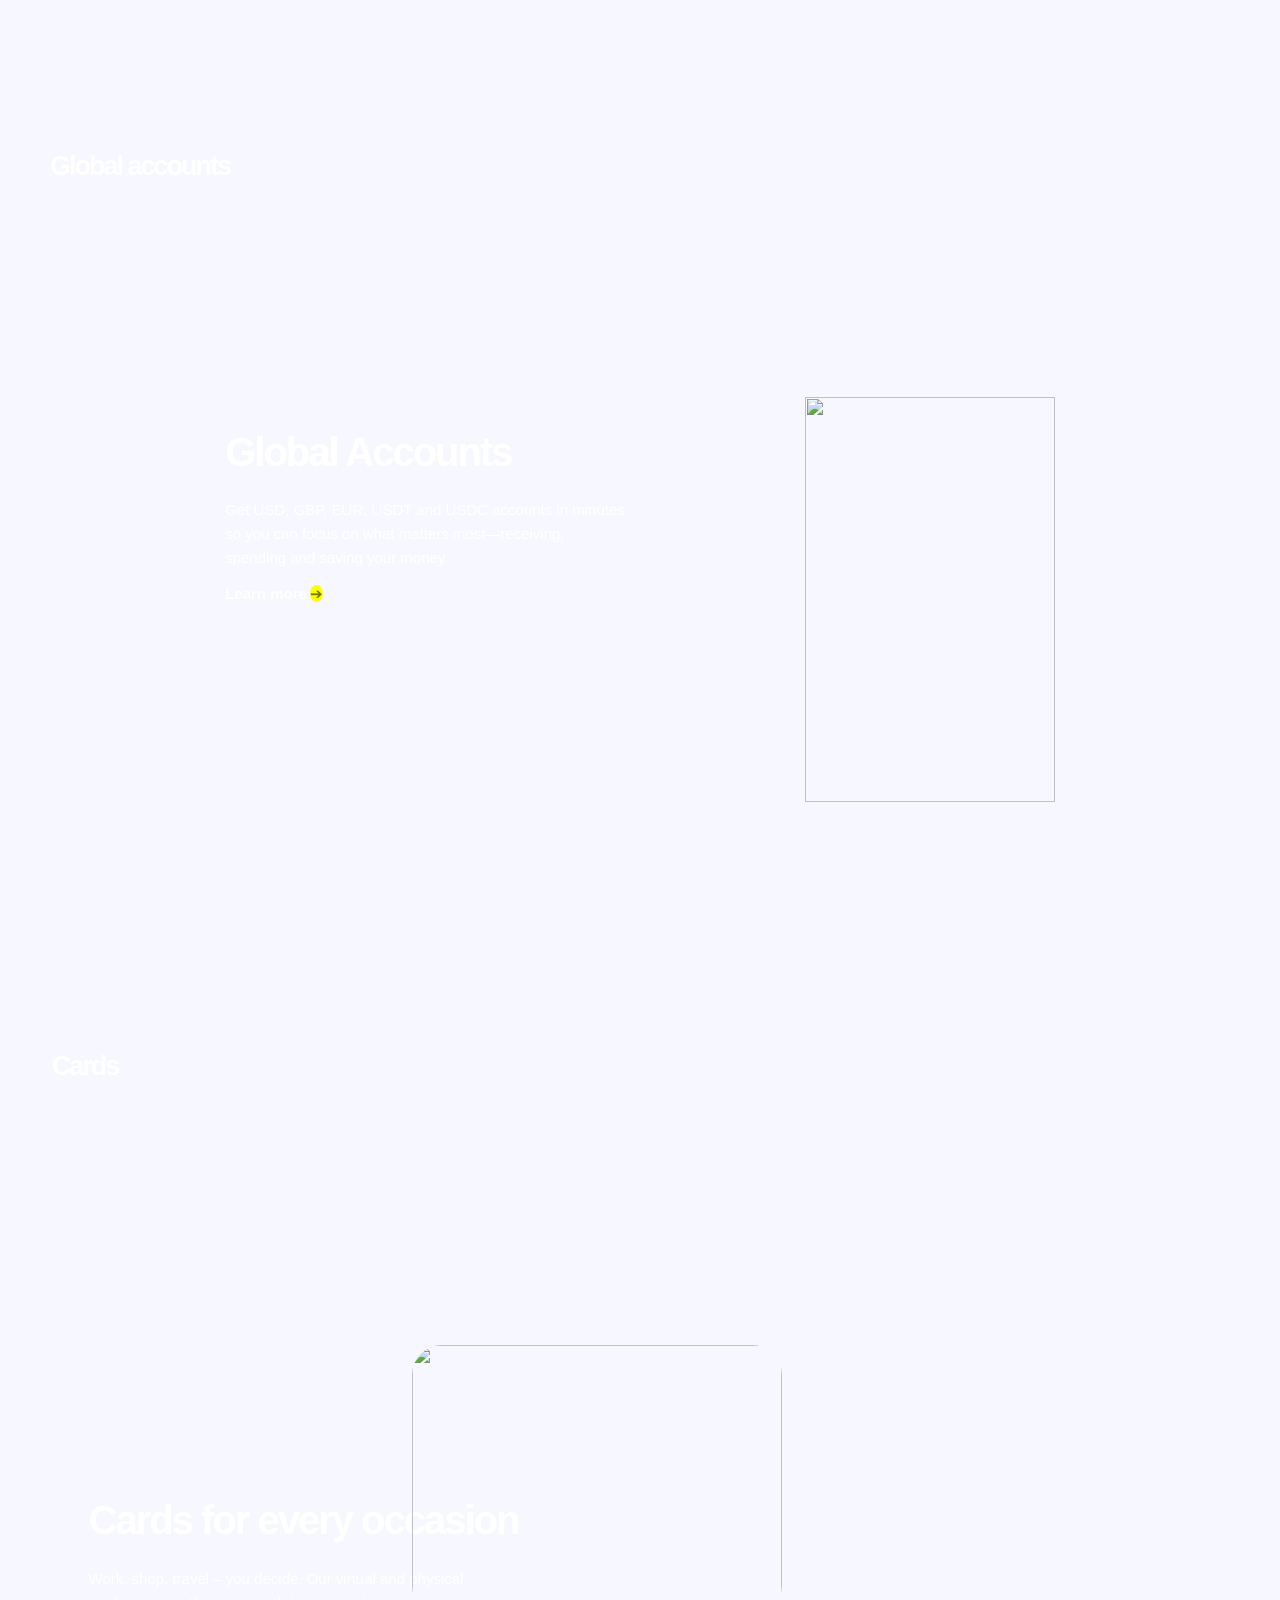
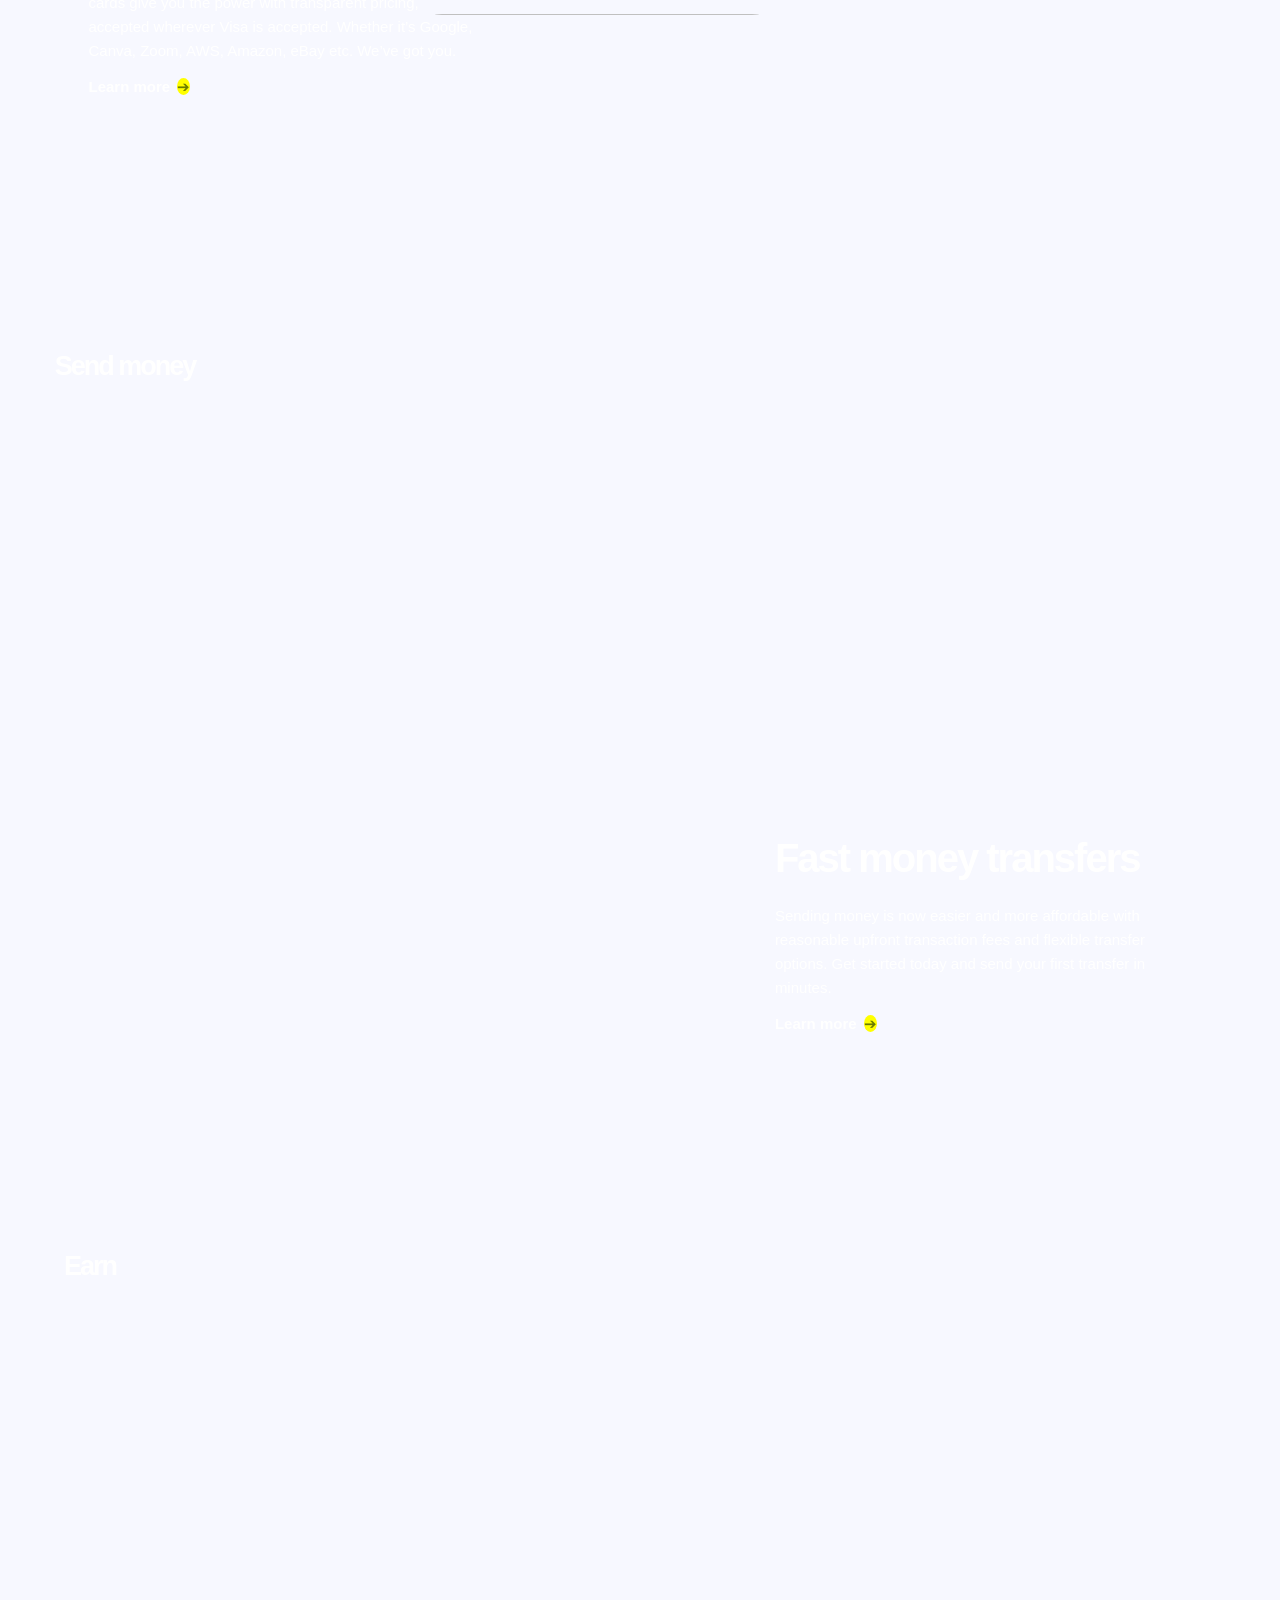
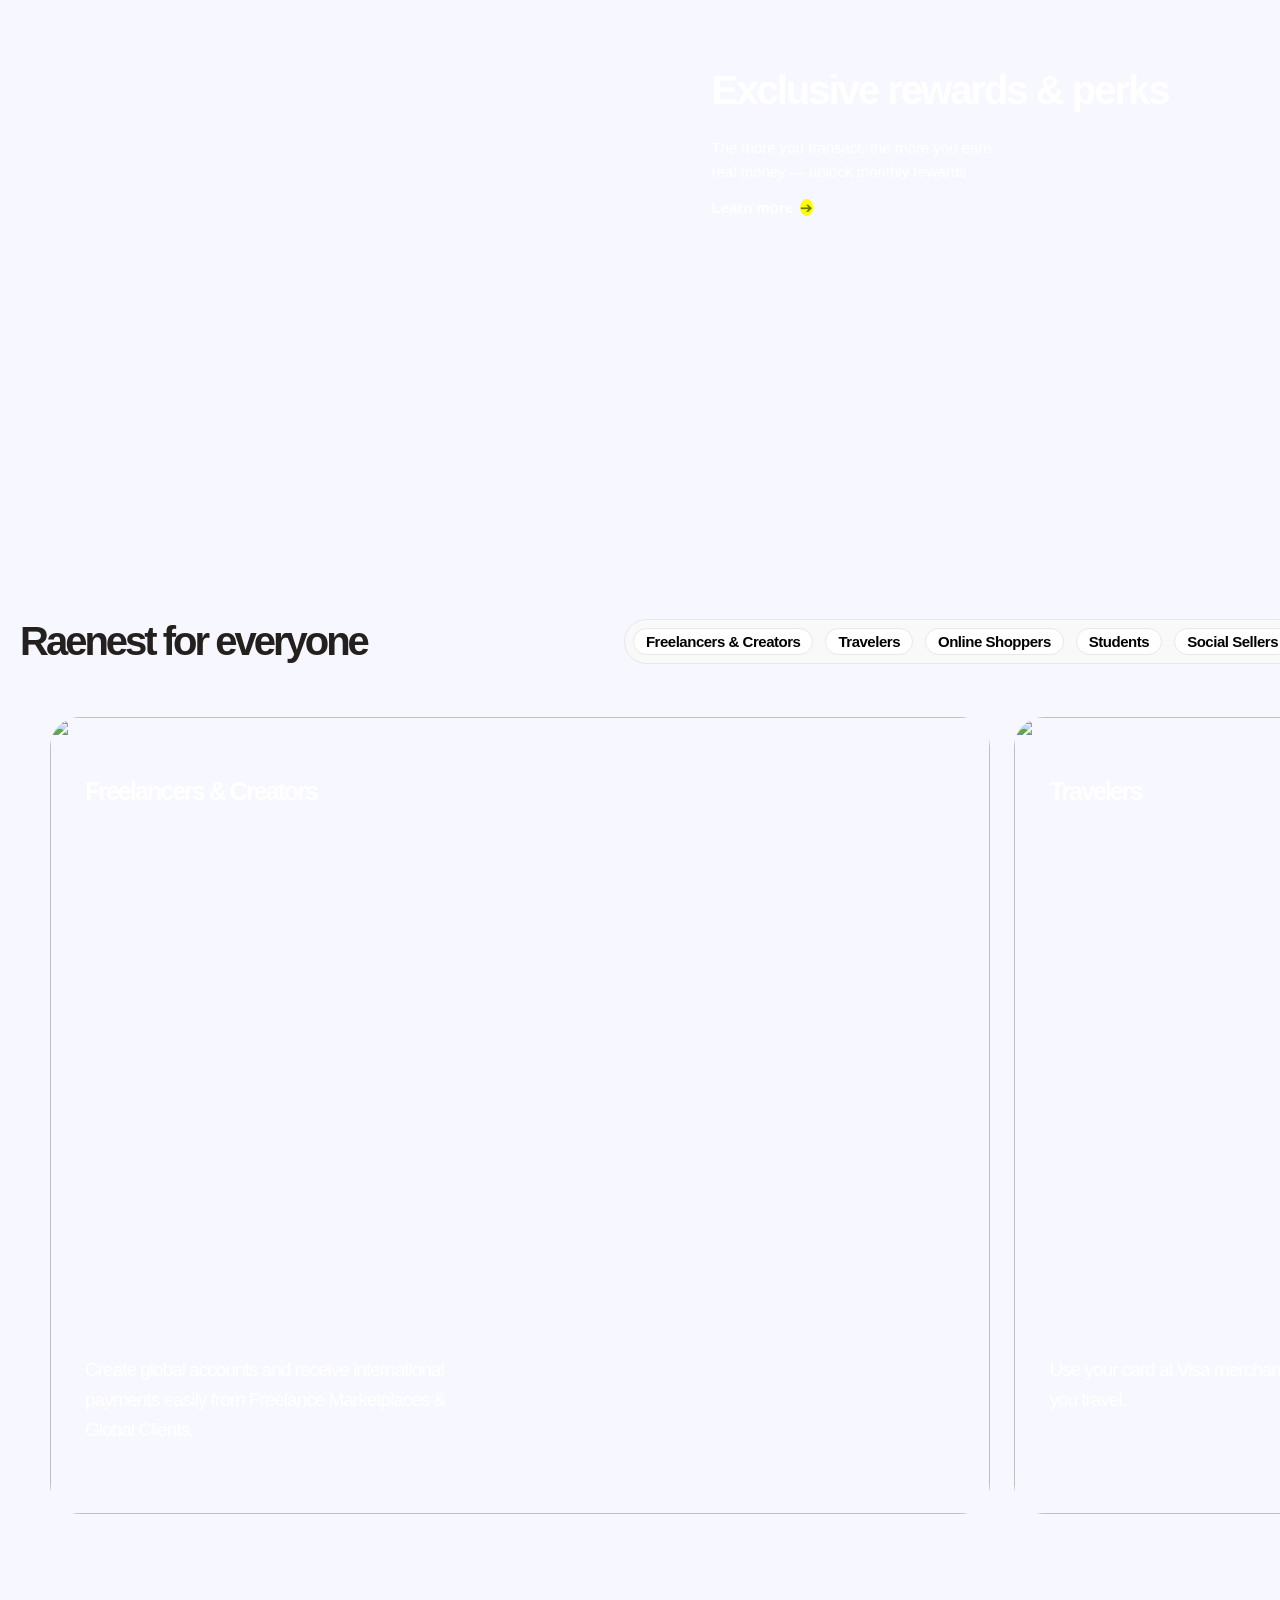
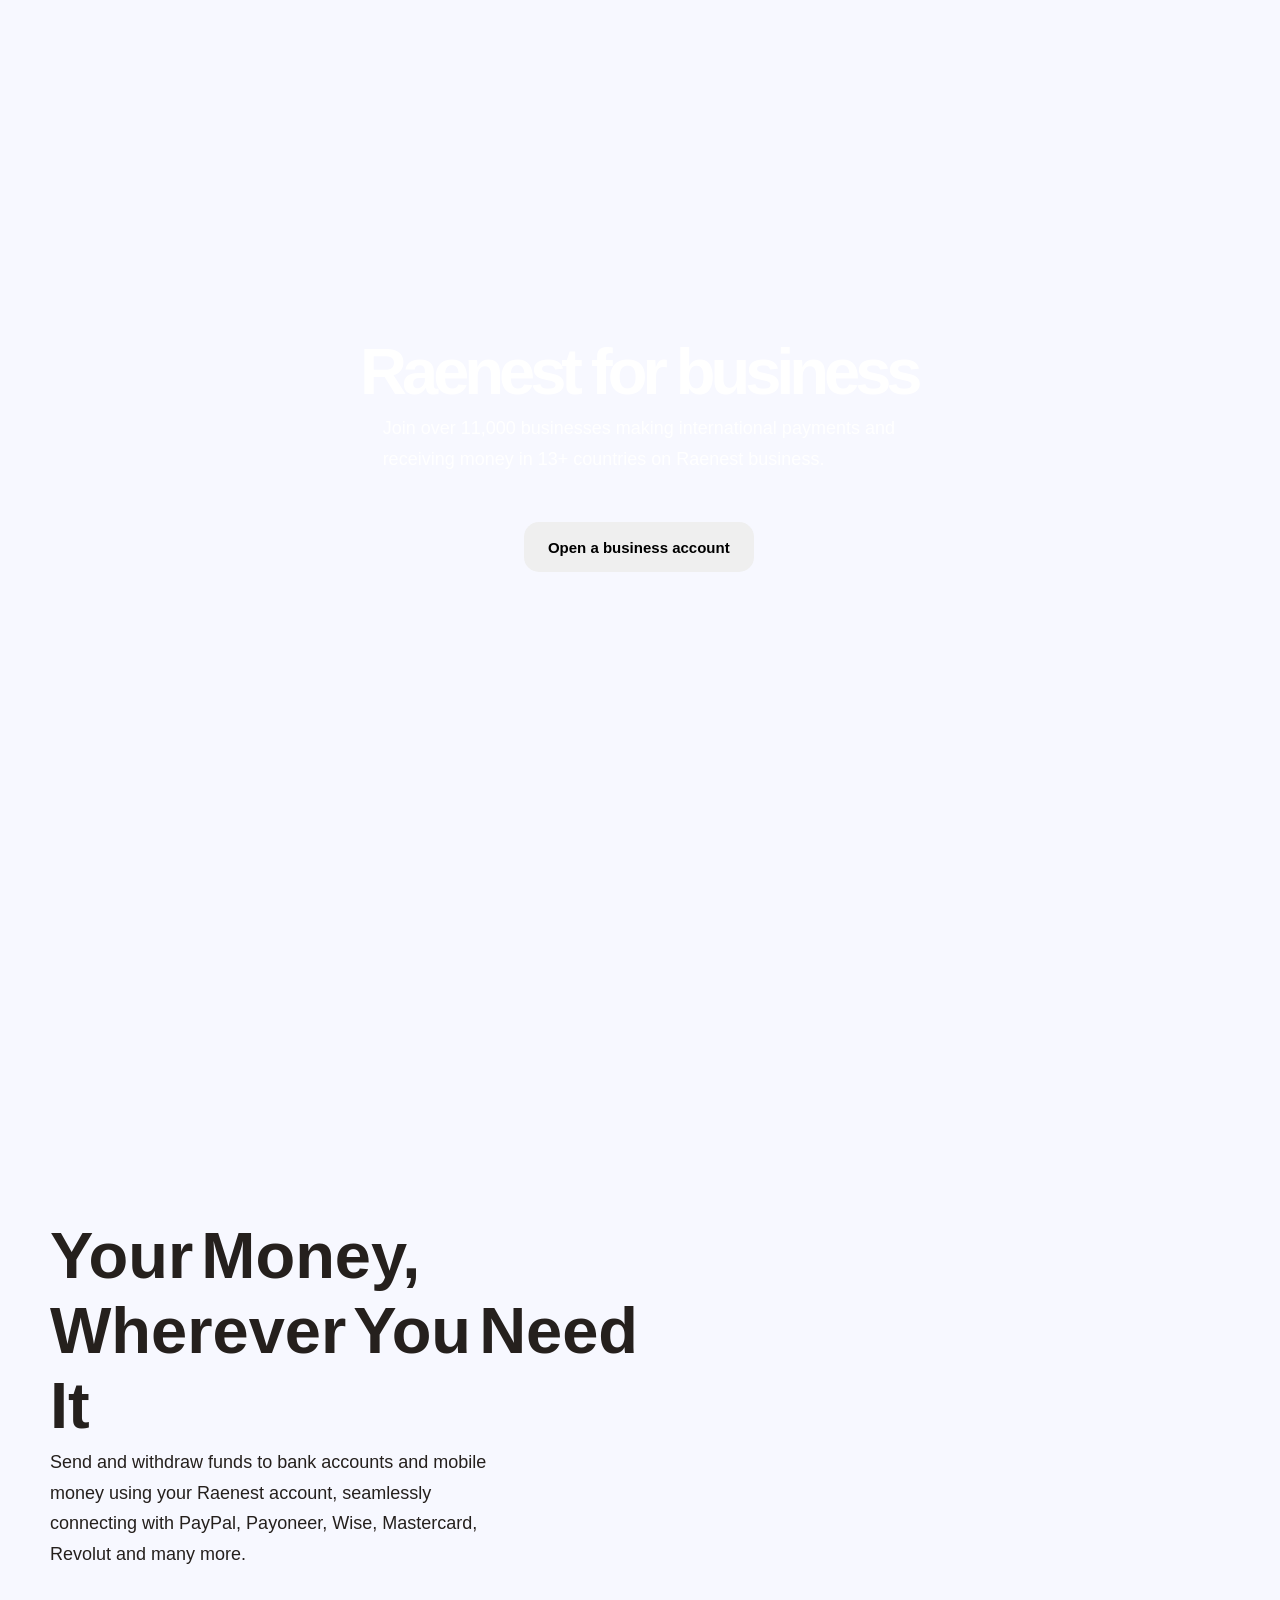
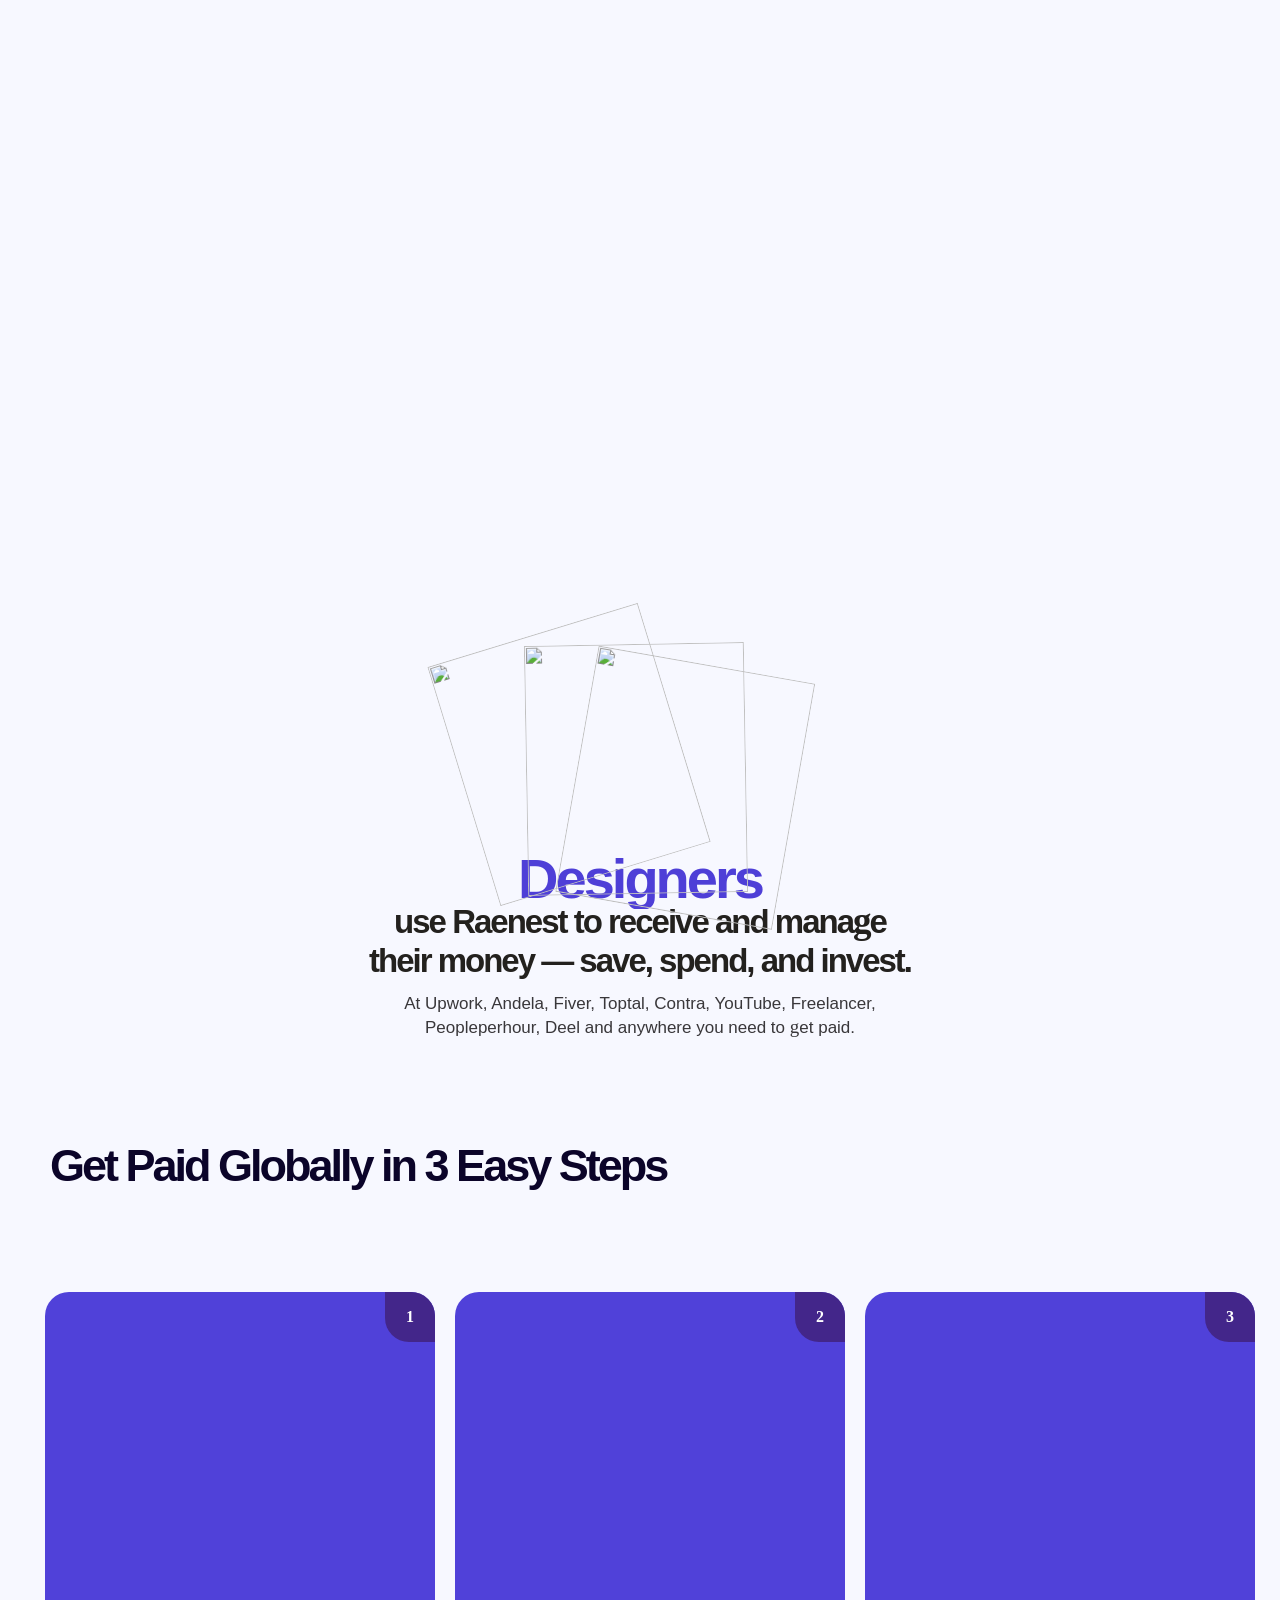
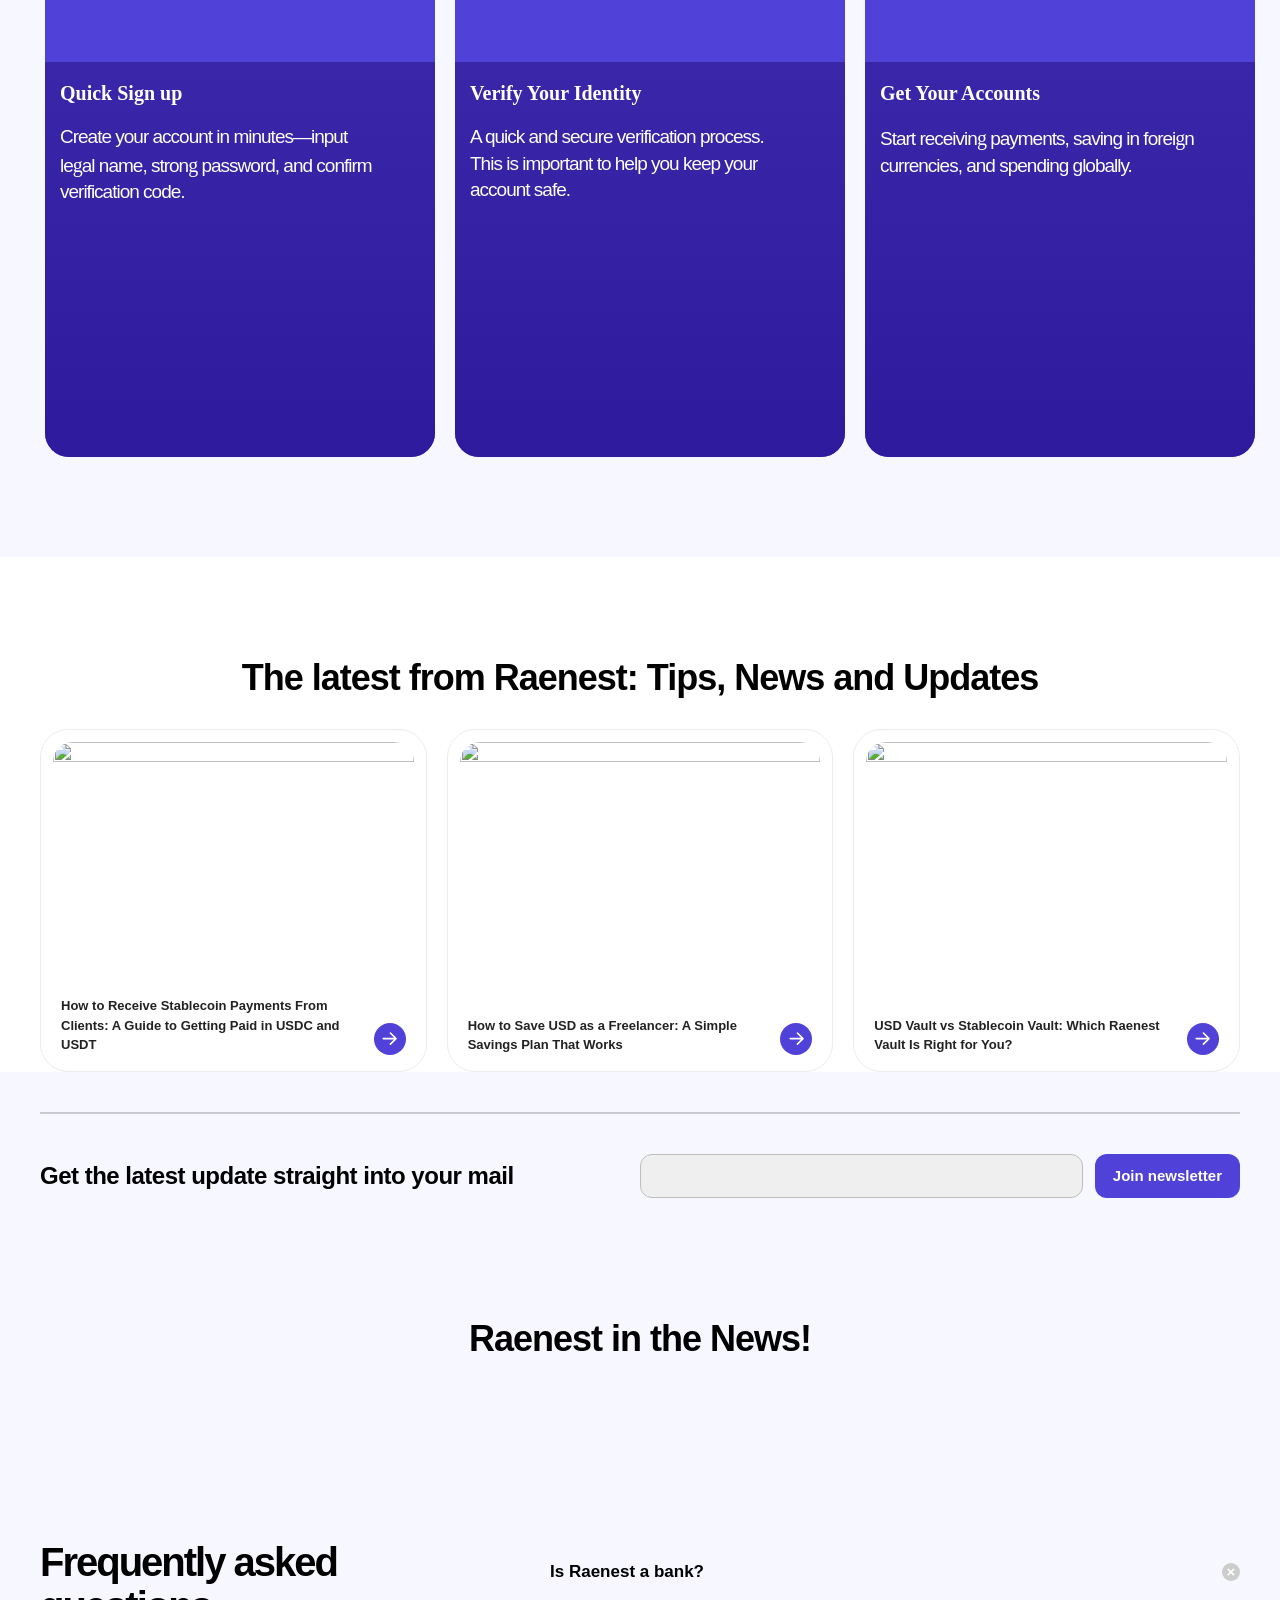
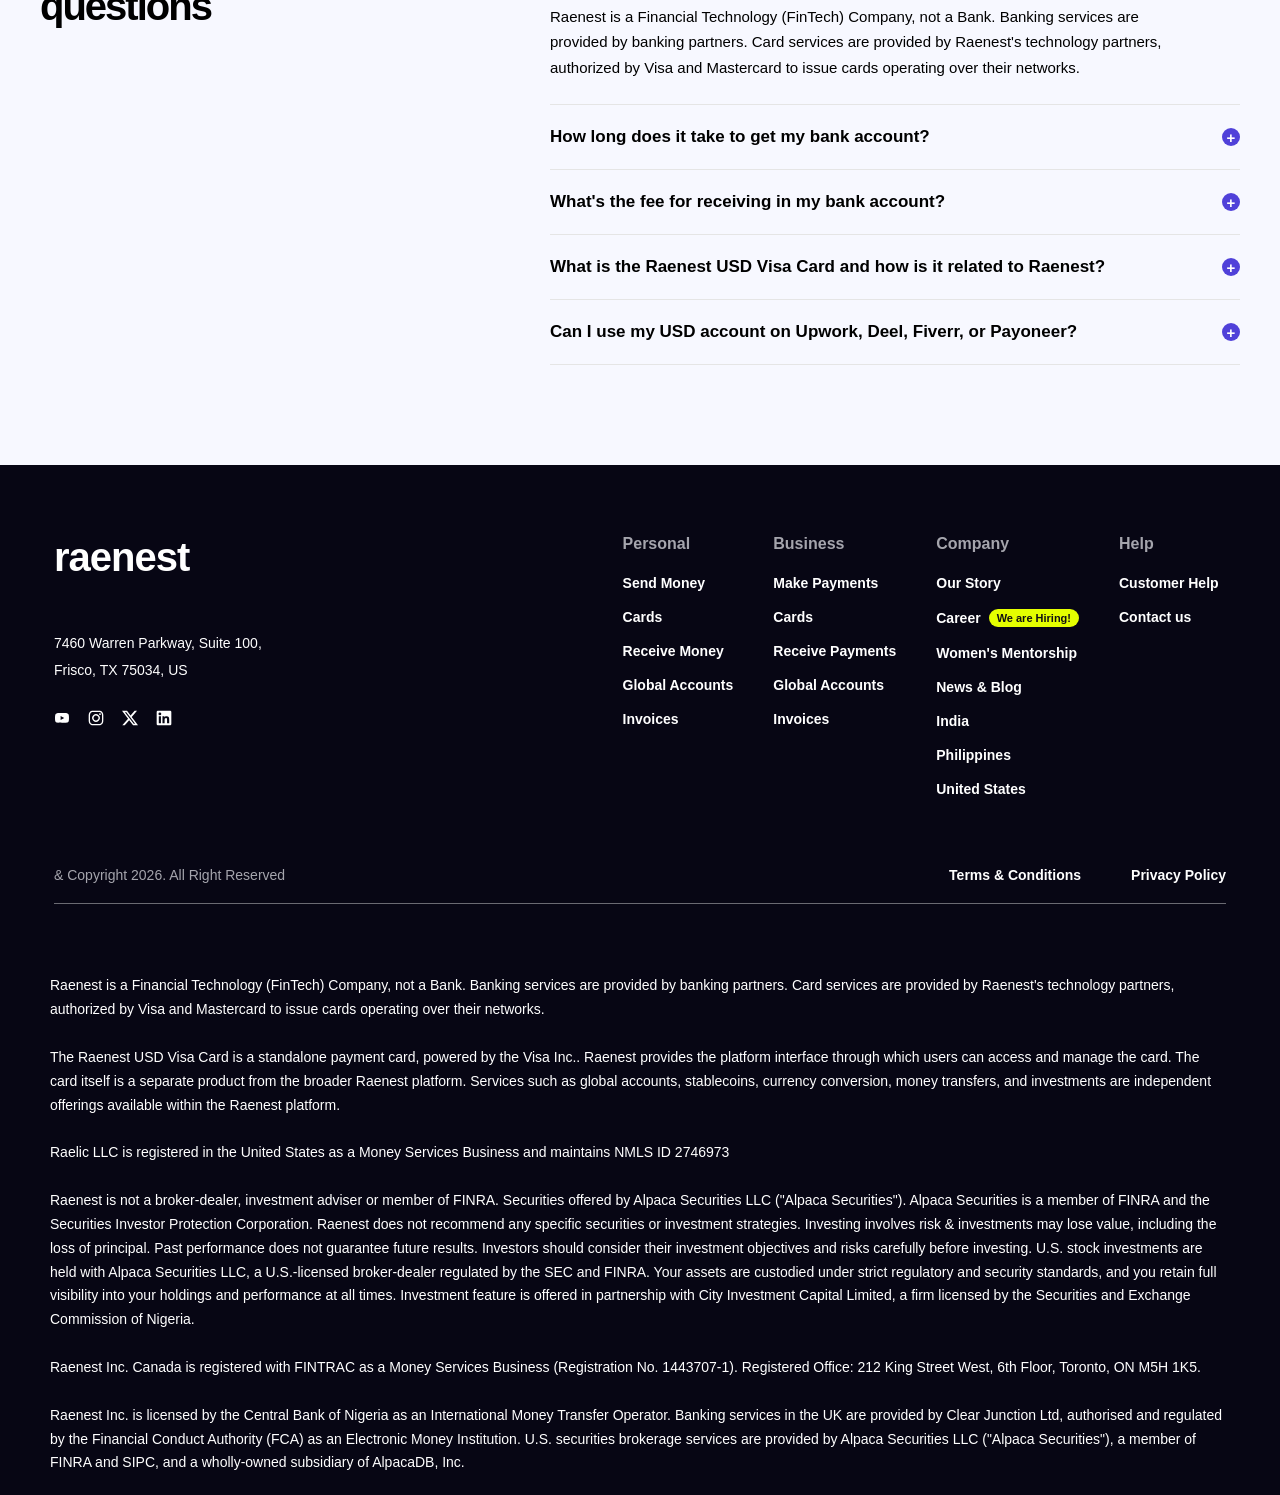
==== commit b20fbaf1: "final" ====
--- a/index.html
+++ b/index.html
@@ -203,7 +203,9 @@
             </div>
         </div>
         <div class="stars">
-            <img src="https://cdn.prod.website-files.com/67d85bdb392a92fa03e2f524/67da765d766109f2885b3e8b_store-rating.png" alt="" width="100px">
+            <div>
+                <img src="https://cdn.prod.website-files.com/67d85bdb392a92fa03e2f524/67da765d766109f2885b3e8b_store-rating.png" alt="" width="100px">
+            </div>
             <div>4.6 Apple store, Play store</div>
         </div>
     </div>
@@ -272,53 +274,54 @@
                 </div>
             </div>
         </div>
+        
     </section>
 
 
-    <div class="headers">
-        <h2>Raenest for everyone</h2>
-
-        <div class="tabs">
-            <a href="#slide-1" data-target="slide-1">Freelancers & Creators</a>
-            <a href="#slide-2" data-target="slide-2">Travelers</a>
-            <a href="#slide-3" data-target="slide-3">Online Shoppers</a>
-            <a href="#slide-4" data-target="slide-4">Students</a>
-            <a href="#slide-5" data-target="slide-5">Social Sellers</a>
-        </div>
-    </div>
-
-    <div class="slider">
-        <div class="slide-1" id="slide-1">
-            <h2>Freelanders & Creators</h2>
-            <div class="clients">
-                <p>Create <span style="font-family: none; font-size: 22px;">g</span>lobal accounts and recieve <br>international payments easily from Freelance <br>Marketplaces & Global Clients.</p>
-            </div>
-        </div>
-        <div class="slide-2" id="slide-2">
-            <h2>Travelers</h2>
-            <div class="clients1">
-                <p>Use your cards at Visa merchants worldwide <br>while you travel.</p>
-            </div>
-        </div>
-        <div class="slide-3" id="slide-3">
-            <h2>Online Shoppers.</h2>
-            <div class="clients1">
-                <p>Use virtual dollar cards for <br>international shopping.</p>
-            </div>
-        </div>
-        <div class="slide-4" id="slide-4">
-            <h2>Students</h2>
-            <div class="clients1">
-                <p>Easily pay for courses, subscriptions, and study <br>materials via our USD card.</p>
-            </div>
-        </div>
-        <div class="slide-5" id="slide-5">
-            <h2>Socila Sellers</h2>
-            <div class="clients1">
-                <p>Accept payments from customers worldwide <br>through payment links.</p>
-            </div>
-        </div>
-    </div>
+    <section class="everyone-section">
+        <div class="everyone-top">
+            <h4 class="everyone">Raenest for everyone</h4>
+            <div class="everyone-tabs">
+                <a class="tab active" href="#freelancers">Freelancers & Creators</a>
+                <a class="tab" href="#travelers">Travelers</a>
+                <a class="tab" href="#shoppers">Online Shoppers</a>
+                <a class="tab" href="#students">Students</a>
+                <a class="tab" href="#sellers">Social Sellers</a>
+            </div>
+        </div>
+        <div class="everyone-track">
+            <article class="everyone-card" id="freelancers">
+                <img class="card-photo"src="https://cdn.prod.website-files.com/67d8614570bbea9ea5932686/6809058ad8a04756d5810503_who%20we%20serve%2001.webp"alt=""/>
+                <h5>Freelancers & Creators</h5>
+                <p>Create global accounts and receive international payments easily from Freelance Marketplaces & Global Clients.
+                </p>
+            </article>
+
+            <article class="everyone-card" id="travelers">
+                <img class="card-photo"src="https://cdn.prod.website-files.com/67d8614570bbea9ea5932686/680905a67134492a493ee0a6_who%20we%20serve%2002.webp"alt=""/>
+                <h3>Travelers</h3>
+                <p>Use your card at Visa merchants worldwide while you travel.</p>
+            </article>
+
+            <article class="everyone-card" id="shoppers">
+                <img class="card-photo"src="https://cdn.prod.website-files.com/67d8614570bbea9ea5932686/680905bbd5bf2c9bf42b6312_who%20we%20serve%2003.webp"alt=""/>
+                <h3>Online Shoppers</h3>
+                <p>Use virtual dollar cards for international shopping.</p>
+            </article>
+
+            <article class="everyone-card" id="students">
+                <img class="card-photo"src="https://cdn.prod.website-files.com/67d8614570bbea9ea5932686/680905c8bfa031d79706c6eb_who%20we%20serve%2004.webp"alt=""/>
+                <h3>Students</h3>
+                <p>Easily pay for courses, subscriptions, and study materials via our USD cards.</p>
+            </article>
+
+            <article class="everyone-card" id="sellers">
+                <img class="card-photo"src="https://cdn.prod.website-files.com/67d8614570bbea9ea5932686/680905d64594fe06327c1381_who%20we%20serve%2005.webp"alt=""/>
+                <h3>Social Sellers</h3>
+                <p>Accept payments from customers worldwide through payment links.</p>
+            </article>
+        </div>
+    </section>
 
     <div class="account">
         <div class="account1">
--- a/index.css
+++ b/index.css
@@ -429,7 +429,7 @@
     left: 0;
     width: 100px;
     height: 20%;
-    background: linear-gradient(to right, #4f40d7, transparent);
+    background-color: linear-gradient(to right, #4f40d7, transparent);
     z-index: 2;
 }
 .flag::after {
@@ -659,24 +659,12 @@
     }
 }
 
-/* .backed {
-    margin-top: 50px;
-    text-align: center;
-}
-.backed p{
-    font-size: 13px;
-    font-family: sans-serif;
-}
-.investors img {
-    margin: 0 60px;
-} */
-
-/* ===== BACKED BY: all screens ===== */
+
 .investors {
     display: flex;
     justify-content: center;
     align-items: center;
-    gap: 20px 100px;             /* row gap, column gap: replaces the old margins */
+    gap: 20px 100px;
 }
 .backed {
     margin-top: 50px;
@@ -685,7 +673,7 @@
     font-family: sans-serif;
 }
 .investors img {
-    margin: 10px 40px;                  /* the gap above now does this job */
+    margin: 10px 40px;
 }
 .png1 {
     display: flex;
@@ -698,14 +686,12 @@
     gap: 30px;
 }
 
-/* ===== LAPTOP (1025px to 1440px) ===== */
 @media (min-width: 1025px) and (max-width: 1440px) {
     .investors { 
         gap: 10px 10px; 
     }
 }
 
-/* ===== TABLET (601px to 1024px) ===== */
 @media (min-width: 601px) and (max-width: 1024px) {
     .backed { 
         padding: 0 30px; 
@@ -715,7 +701,6 @@
     }
 }
 
-/* ===== PHONE (600px and below) ===== */
 @media (max-width: 600px) {
     .backed { 
         padding: 0 20px; 
@@ -725,7 +710,6 @@
     }
     .investors { 
         margin-left: 150px;
-        /* width: 100px; */
         margin-top: -50px;
     }
     .investors img { 
@@ -733,7 +717,7 @@
         height: auto; 
         margin-left: -100px;
         grid-template-columns: 1fr 1fr 1fr;
-    }   /* keeps the logos small */
+    }
     .png1 {
         margin: 0;
         display: flex;
@@ -818,7 +802,8 @@
     font-family: sans-serif;
     font-size: 13px;
     color: black;
-    line-height: 1.4;  margin-top: -20px; 
+    line-height: 1.4;  
+    margin-top: -20px; 
     word-spacing: -2px;
 }
 .kenya p {
@@ -856,7 +841,6 @@
     align-items: center;
     justify-content: center;
     gap: 50px;
-    /* margin-left: 2000px; */
 }
 .talking-girl {
     background-image: linear-gradient(rgba(0, 0, 0, 0.3), rgba(0, 0, 0, 0.3)), url(https://cdn.prod.website-files.com/67d85bdb392a92fa03e2f524/680c851c995fd04d3c69dbd0_Geegpay%20testimonal.jpg);
@@ -896,7 +880,7 @@
     margin-left: 280px;
 }
 .love {
-    margin-left: 200px;
+    margin-left: 300px;
 }
 
 @media (min-width: 1101px) and (max-width: 1440px) {
@@ -916,13 +900,34 @@
         font-size: 38px; 
     }
 }
-/* ===== TABLET (601px to 1024px) ===== */
 @media (min-width: 1032px) and (max-width: 1376px) {
     .backed { 
         padding: 0 30px; 
     }
     .investors { 
         gap: 10px 5px; 
+    }
+    .banji { 
+        width: 200px;
+        display: flex;
+        flex-direction: row;
+        align-items: center;
+        justify-content: center;
+        margin: 0 30px;
+    }
+    .talking-girl {
+        width: 400px;
+        height: 500px;
+        margin-right: 100px;
+    }
+    .kenya1 {
+        margin-left: -100px;
+    }
+    .kenya {
+        margin-left: -110px;
+    }
+    .stars {
+        margin-left: 200px;
     }
 }
 
@@ -970,9 +975,6 @@
   .hear h2 br,
   .kenya p br { 
     display: none; 
-}
-  .stars { 
-    flex-direction: column; 
 }
 }
 
@@ -1158,6 +1160,166 @@
     margin-left: 600px;
     margin-top: -300px;
 }
+
+@media (max-width: 1100px) {
+    .motherpanel { 
+        margin-top: 60px; 
+    }
+    .panel {
+        position: sticky;
+        height: auto;
+        display: flex;
+        flex-direction: column;
+        justify-content: flex-start;
+        align-items: flex-start;
+        box-sizing: border-box;
+    }
+    .panel::before {
+        content: "";
+        position: absolute;
+        inset: 0;
+        background: rgba(0, 0, 0, 0.3);
+    }
+    .panel > * { 
+        position: sticky; 
+        z-index: 1; 
+    }
+    .p1 h1, 
+    .p2 h1, 
+    .p3 h1, 
+    .p4 h1, 
+    .p5 h1 {
+        margin: 0 0 40px;
+        font-size: 22px;
+        font-weight: 300;
+    }
+    .paid1, 
+    .paid4, 
+    .paid6, 
+    .paid8 { 
+        display: block; 
+        margin: 0; 
+        width: 100%; 
+    }
+    .paid2, 
+    .paid3, 
+    .paid7, 
+    .paid9 { 
+        margin: 0;
+    }
+    .paid2 {
+        margin-top: -600px;
+    }
+    .paid1 img {
+        margin-top: 400px;
+        width: 300px;
+        margin-left: 150px;
+    }
+    .paid4 img {
+        margin-top: 100px;
+        width: 150px;
+        margin-left: -10px;
+    }
+    .paid6 img {
+        margin-top: 100px;
+        width: 150px;
+        margin-left: 20px;
+    }
+    .paid8 img {
+        margin-top: 280px;
+        width: 150px;
+    }
+    .paid { 
+        margin-top: 0; 
+    }
+    .paid p br { 
+        display: none; 
+    }
+}
+@media (min-width: 601px) and (max-width: 1100px) {
+    .panel { 
+        min-height: 520px; 
+        padding: 50px 40px; 
+    }
+    .paid1 h2, 
+    .paid3 h2, 
+    .paid5 h2, 
+    .paid7 h2, 
+    .paid9 h2 { 
+        font-size: 34px; 
+        margin: 0 0 12px; 
+    }
+    .paid p { 
+        font-size: 17px; 
+        max-width: 520px; 
+        margin: 0 0 12px; 
+    }
+    .p1, .p2, .p3, .p4, .p5 {
+        height: 1300px;
+    }
+}
+@media (max-width: 600px) {
+    .panel { 
+        min-height: 380px; 
+        padding: 30px 20px; 
+    }
+    .p1 h1, .p2 h1, .p3 h1, .p4 h1, 
+    .p5 h1 { 
+        font-size: 20px; margin-bottom: 30px; 
+    }
+    .paid1 h2, .paid3 h2, .paid5 h2, 
+    .paid7 h2, .paid9 h2 { 
+        font-size: 26px; 
+        margin: 0 0 12px; 
+    }
+    .paid p { 
+        font-size: 15px;
+        margin: 0 0 12px; 
+    }
+    .paid1 img {
+        margin-top: 400px;
+        width: 200px;
+        margin-left: 150px;
+    }
+    .paid4 img {
+        margin-top: 100px;
+        width: 150px;
+        margin-left: -10px;
+    }
+    .paid6 img {
+        margin-top: 100px;
+        width: 150px;
+        margin-left: 20px;
+    }
+    .paid8 img {
+        margin-top: 280px;
+        width: 150px;
+    }
+
+    .p1 {
+        background-image: url(https://cdn.prod.website-files.com/67d85bdb392a92fa03e2f524/680f48e3bce57353bf2a8812_Receive%20money-p-500.webp);
+        height: 800px;
+    }
+    .p2 {
+        height: 800px;
+    }
+    .p3 {
+        background-image: url(https://cdn.prod.website-files.com/67d85bdb392a92fa03e2f524/680f48e3539ddb3a83e861a0_Cards%20for%20every%20occasson.webp);
+        height: 800px;
+    }
+    .p4 {
+        background-image: url(https://cdn.prod.website-files.com/67d85bdb392a92fa03e2f524/680f48e3a250148ddf386ba4_fast%20transfers.webp);
+        height: 800px;
+    }
+    .p5 {
+        background-image: url(https://cdn.prod.website-files.com/67d85bdb392a92fa03e2f524/680f48e4bce57353bf2a88b4_earn.webp);
+        height: 800px;
+    }
+    .p1, .p2, .p3, .p4, .p5 { 
+        background-position: 70% center; 
+    }
+}
+
 
 .account {
     background-image: url(https://cdn.prod.website-files.com/67d85bdb392a92fa03e2f524/67e452702a7e4919a57c2a10_Raenest%20for%20business%20cta%20bg.svg);
@@ -1207,10 +1369,9 @@
 @media (max-width: 900px) {
   .account {
     width: 92%;
-    height: auto;
-    min-height: 380px;
+    height: 100px;
     margin: 100px auto 0;
-    padding: 60px 0;
+    padding: 30px 0;
     border-radius: 36px;
   }
 
@@ -1230,9 +1391,13 @@
     font-size: 16px;
   }
 
-  .account1 p br { display: none; }
-
-  .account1 button { margin-top: 28px; }
+  .account1 p br { 
+    display: none; 
+}
+
+  .account1 button { 
+    margin-top: 28px; 
+}
 }
 
 @media (max-width: 600px) {
@@ -1241,7 +1406,7 @@
     margin-top: 60px;
     padding: 44px 0;
     border-radius: 28px;
-    margin-left: 7px;
+    margin-left: 15px;
   }
 
   .account1 h2 {
@@ -1249,13 +1414,34 @@
     letter-spacing: -1.5px;
   }
 
-  .account1 p { font-size: 15px; }
+  .account1 p { 
+    font-size: 15px; 
+}
 
   .account1 button {
     width: 100%;
     max-width: 240px;
     margin-top: 24px;
   }
+}
+@media (min-width: 601px) and (max-width: 1100px) {
+    .account {
+        height: 30%;
+        min-height: 0;
+        margin: 100px auto 0; 
+        padding: 60px 0; 
+        border-radius: 36px;
+    }
+    .account1 h2 {
+        margin: 50px 0 14px;
+        font-size: 46px;
+        letter-spacing: -3px;
+    }
+    .account1 p {
+        margin: 0;
+        font-size: 16px;
+    }
+    .account1 button { margin-top: 28px; }
 }
 
 .phone1 {
@@ -1303,19 +1489,23 @@
     right: 80%;
 }
 @media (max-width: 1200px) {
-  .phone1 { margin-top: 100px; }
+  .phone1 { 
+    margin-top: 100px; 
+}
 
   .phone2 {
     margin-left: 30px;
     margin-top: 120px;
   }
 
-  .phone2 h2 { font-size: 52px; }
+  .phone2 h2 { 
+    font-size: 52px; 
+}
 
   .phone {
-    width: 640px;
-    height: 110vh;
-    margin-right: -100px;
+    width: 1100px;
+    height: 70vh;
+    margin-right: -400px;
   }
 }
 @media (max-width: 900px) {
@@ -1342,47 +1532,68 @@
   }
 
   .phone2 h2 br,
-  .phone2 p br { display: none; }
+  .phone2 p br { 
+    display: none; 
+}
   .phone {
-    width: 100%;
-    max-width: 480px;
+    width: 50%;
+    max-width: 680px;
     height: auto;
     aspect-ratio: 4 / 5;
     margin: 20px auto 0;
     background-size: contain;
     background-position: center bottom;
   }
-  .phone-card { width: 100px; }
-  .phone-card img { width: 100px; height: auto; }
+  .phone-card { 
+    width: 100px; 
+}
+  .phone-card img { 
+    width: 100px; 
+    height: auto; 
+}
 
   .card-left {
-    top: 30%;
+    top: 42%;
     bottom: auto;
-    left: 120px;
-    right: 0;
+    left: 250px;
+    right: 50px;
   }
 
   .card-right {
-    top: 58%;
-    left: 0;
-    right: auto;
+    top: 60%;
+    left: 2500px;
+    right: 50px;
   }
 }
 @media (max-width: 600px) {
-  .phone1 { margin-top: 40px; }
+  .phone1 { 
+    margin-top: 40px; 
+}
 
   .phone2 h2 {
     font-size: 32px;
     word-spacing: -2px;
   }
 
-  .phone2 p { font-size: 15px; }
-
-  .phone { max-width: 340px; }
-
-  .phone-card { width: 40%; }
-  .card-left  { right: -4%; }
-  .card-right { left: -4%; }
+  .phone2 p { 
+    font-size: 15px; 
+}
+
+  .phone { 
+    width: 650px; 
+    margin-top: -80px;
+    margin-left: 10px;
+}
+
+  .phone-card { 
+    width: 40%; 
+}
+  .card-left  { 
+    right: 60px; 
+}
+  .card-right { 
+    left: 30px; 
+}
 }
 
 .meta {
@@ -1398,6 +1609,7 @@
 }
 .tiktok {
     display: flex;
+    margin-top: 100px;
 }
 .bicycle {
     width: 350px;
@@ -1446,6 +1658,117 @@
     left: 80%;
 }
 
+@media (min-width: 601px) and (max-width: 1100px) {
+
+    .tiktok {
+        display: grid;
+        grid-template-columns: 1fr 240px 1fr;
+        align-items: center;
+        gap: 20px;
+        padding: 0 30px;
+        margin-top: 80px;
+    }
+    .meta, .paypal {
+        display: grid;
+        grid-template-columns: repeat(2, 1fr);
+        gap: 20px 10px;
+        justify-items: center;
+        align-items: center;
+        width: auto;
+        margin: 0;
+        line-height: 1;
+    }
+    .meta img, .paypal img {
+        width: 100%;
+        max-width: 100px;
+        height: auto;
+    }
+    .bicycle { 
+        width: 240px; 
+        height: 240px; 
+        margin: 0; 
+    }
+    .bicycle .pink { 
+        width: 170px; 
+        height: 200px; 
+        left: 35px; 
+        margin-top: 0; 
+    }
+    .bicycle .girl-bicycle { 
+        top: 0;    
+        transform: rotate(-17deg) translateX(-35px); 
+    }
+    .bicycle .laptop { 
+        top: 15px; 
+        transform: rotate(-1deg);
+    }
+    .bicycle .headphone { 
+        top: 25px; 
+        transform: rotate(10deg) translateX(30px); 
+    }
+    .bicycle:hover img:nth-child(1),
+    .bicycle:hover img:nth-child(3) { 
+        left: 35px; 
+    }
+}
+@media (max-width: 600px) {
+
+    .tiktok {
+        display: grid;
+        grid-template-columns: 1fr 1fr;
+        gap: 30px 10px;
+        padding: 0 20px;
+        margin-top: 60px;
+    }
+    .bicycle {
+        grid-column: 1 / -1;
+        order: -1;
+        justify-self: center;
+        width: 220px;
+        height: 230px;
+        margin: 0;
+    }
+    .bicycle .pink { 
+        width: 150px; 
+        height: 180px; 
+        left: 35px; 
+        margin-top: 0; 
+    }
+    .bicycle .girl-bicycle { 
+        top: 0;    
+        transform: rotate(-17deg) translateX(-25px); 
+    }
+    .bicycle .laptop { 
+        top: 12px; 
+        transform: rotate(-1deg); 
+    }
+    .bicycle .headphone { 
+        top: 20px; 
+        transform: rotate(10deg) translateX(20px); 
+    }
+
+    .meta, .paypal {
+        display: grid;
+        grid-template-columns: repeat(2, 1fr);
+        gap: 20px 8px;
+        justify-items: center;
+        align-items: center;
+        width: auto;
+        margin: 0;
+        line-height: 1;
+    }
+    .meta img, .paypal img {
+        width: 100%;
+        max-width: 70px;
+        height: auto;
+    }
+
+    .bicycle:hover img:nth-child(1),
+    .bicycle:hover img:nth-child(3) { 
+        left: 35px; 
+    }
+}
+
 .rolling-text {
     margin-top: 150px;
     text-align: center;
@@ -1525,9 +1848,13 @@
     font-size: 26px;
     letter-spacing: -1px;
   }
-  .toptal { font-size: 16px; }
+  .toptal { 
+    font-size: 16px; 
+}
   .fiver span,
-  .toptal span { font-size: inherit !important; }
+  .toptal span { 
+    font-size: inherit !important; 
+}
 }
 @media (max-width: 600px) {
   .rolling-text {
@@ -1566,183 +1893,287 @@
     width: 350px;
     height: 35px;
   }
-
-}
-
-.headers {
-    display: flex;
-    justify-content: space-between;
-    align-items: center;
-    margin-bottom: 40px;
-    margin-top: 150px;
-    margin-left: 50px;
-}
-
-
-
-.headers h2 {
+  .stars  div {
+    display: flex;
+  }
+}
+
+.everyone-section {
+  padding: 100px 0;
+}
+
+.everyone {
+  font-size: 46px;
+  font-weight: 600;
+  letter-spacing: -3px;
+}
+
+.everyone-top {
+  width: 100%;
+  display: flex;
+  align-items: center;
+  justify-content: space-between;
+  padding: 0 55px 0 50px;
+}
+
+.everyone-tabs {
+  display: flex;
+  justify-self: end;
+  gap: 12px;
+  width: fit-content;
+  padding: 8px;
+  border: 1px solid rgb(231, 231, 231);
+  background-color: #f9f9f9;
+  border-radius: 40px;
+}
+
+.tab {
+  padding: 4px 12px;
+  margin: 0;
+  border-radius: 25px;
+  border: 1px solid rgb(231, 231, 231);
+  font-size: 16px;
+  font-weight: 650;
+  letter-spacing: -0.48px;
+  color: #000;
+  text-decoration: none;
+  background: #fff;
+}
+
+
+.everyone-section:has(.everyone-card:target) .tab.active {
+  background: #fff;
+  color: #000;
+}
+
+.everyone-section:has(#freelancers:target) a[href="#freelancers"],
+.everyone-section:has(#travelers:target) a[href="#travelers"],
+.everyone-section:has(#shoppers:target) a[href="#shoppers"],
+.everyone-section:has(#students:target) a[href="#students"],
+.everyone-section:has(#sellers:target) a[href="#sellers"] {
+  background: #000;
+  color: #fff;
+}
+.everyone-top {
+    margin-left: -30px;
+}
+.everyone-top h4 {
+    font-family: sans-serif;
+    font-size: 40px;
+    color: #24201d;
+    letter-spacing: 0.3;
+}
+.everyone-tabs a {
+    font-family: sans-serif;
+    font-size: 15px;
+}
+
+.everyone-track {
+  display: flex;
+  gap: 24px;
+  overflow-x: hidden;
+  padding-left: 50px;
+  scroll-padding-left: 75px;
+  scroll-snap-type: x mandatory;
+  scroll-behavior: smooth;
+  scrollbar-width: none;
+}
+
+.card-photo {
+  position: absolute;
+  top: 0;
+  left: 0;
+  width: 100%;
+  height: 100%;
+  object-fit: cover;
+}
+
+.everyone-card {
+  position: relative;
+  flex: 0 0 68vw;
+  height: 83vh;
+  padding: 25px 35px;
+  border-radius: 30px;
+  overflow: hidden;
+  color: #fff;
+  scroll-snap-align: start;
+  scroll-margin-top: 260px;
+  cursor:grab;
+}
+
+.everyone-card h5 {
+  position: absolute;
+  top: 60px;
+  margin: 0;
+  font-size: 28px;
+  font-weight: 500;
+  letter-spacing: -1.96px;
+  font-family: sans-serif;
+  font-size: 25px;
+  font-weight: 600;
+}
+.everyone-card h3 {
+  position: absolute;
+  top: 60px;
+  margin: 0;
+  font-size: 28px;
+  font-weight: 500;
+  letter-spacing: -1.96px;
+  font-family: sans-serif;
+  font-size: 25px;
+  font-weight: 600;
+}
+
+.everyone-card p {
+  position: absolute;
+  top: 80%;
+  width: 39%;
+  margin: 0;
+  font-size: 20px;
+  font-weight: 400;
+  line-height: 30px;
+  letter-spacing: -1px;
+  font-family: sans-serif;
+  font-size: 19px;
+}
+
+.everyone-card .online {
+  width: 30%;
+  flex-wrap: wrap;
+}
+/* Tablets */
+@media (min-width: 601px) and (max-width: 1100px) {
+  .everyone-section {
+    padding: 64px 0;
+  }
+
+  .everyone {
+    font-size: 28px;
+    letter-spacing: -1.8px;
     margin: 0;
-    font-size: 48px;
-    letter-spacing: -2px;
-    font-family: sans-serif;
-}
-
-.tabs {
-    display: flex;
+  }
+
+  .everyone-top {
+    flex-direction: column;
+    align-items: flex-start;
+    gap: 24px;
+    padding: 0 40px;
+  }
+
+  .everyone-tabs {
+    max-width: 100%;
+    overflow-x: auto;
+    scrollbar-width: none;
     gap: 8px;
-    padding: 6px;
-    border: 1px solid #e5e5e5;
-    border-radius: 999px;
-    background-color: #fafafa;
-    margin-left: -30px;
-}
-.tabs a {
-    text-decoration: none;
-    color: black;
-    margin: 10px;
-    font-weight: 600;
-    font-family: sans-serif;
-    font-size: 15px;
-}
-
-.slider {
-    display: flex;
-    gap: 40px;
-    overflow-x: hidden;
+    padding: 5px;
+  }
+
+  .tab {
+    white-space: nowrap;
+    flex-shrink: 0;
+    font-size: 12px;
+    letter-spacing: -0.36px;
+    padding: 4px 10px;
+  }
+
+  .everyone-track {
+    gap: 16px;
+    padding-left: 40px;
+    scroll-padding-left: 40px;
+    margin-top: 40px;
+  }
+
+  .everyone-card {
+    flex: 0 0 68vw;
+    height: 39vw;
+    padding: 20px 24px;
+    border-radius: 20px;
+    scroll-margin-top: 220px;
+  }
+
+  .everyone-card h5 {
+    top: 20px;
+    font-size: 16px;
+    letter-spacing: -0.9px;
+  }
+
+  .everyone-card p,
+  .everyone-card .online {
+    top: auto;
+    bottom: 20px;
+    width: 62%;
+    font-size: 12px;
+    line-height: 17px;
+    letter-spacing: -0.6px;
+  }
+}
+
+/* Phones */
+@media (min-width: 320px) and (max-width: 600px) {
+  .everyone-section {
+    padding: 48px 0;
+  }
+
+  .everyone {
+    font-size: 20px;
+    letter-spacing: -1.3px;
+    margin: 0;
+  }
+
+  .everyone-top {
+    flex-direction: column;
+    align-items: flex-start;
+    gap: 20px;
+    padding: 0 24px;
+  }
+
+  .everyone-tabs {
+    max-width: 100%;
+    overflow-x: auto;
     scrollbar-width: none;
-    margin-left: 50px;
-    scroll-behavior: smooth;
-    position: relative;
-    color: white;
-}
-.slide-1 {
-    background-image: url(https://cdn.prod.website-files.com/67d8614570bbea9ea5932686/6809058ad8a04756d5810503_who%20we%20serve%2001.webp);
-    width: 90%;
-    height: 500px;
-    background-position: center;
-    background-repeat: no-repeat;
-    background-size: cover;
-    border-radius: 30px;
-    flex: 0 0 70%;
-    min-width: 0;
-}
-.slide-1 h2 {
-    font-family: sans-serif;
-    font: 35px;
-    font-weight: 600;
-    letter-spacing: -1px;
-    padding: 30px 0 0 50px;
-}
-.slide-2 h2 {
-    font-family: sans-serif;
-    font: 35px;
-    font-weight: 600;
-    letter-spacing: -1px;
-    padding: 30px 0 0 50px;
-}
-.slide-3 h2 {
-    font-family: sans-serif;
-    font: 35px;
-    font-weight: 600;
-    letter-spacing: -1px;
-    padding: 30px 0 0 50px;
-}
-.slide-4 h2 {
-    font-family: sans-serif;
-    font: 35px;
-    font-weight: 600;
-    letter-spacing: -1px;
-    padding: 30px 0 0 50px;
-}
-.slide-5 h2 {
-    font-family: sans-serif;
-    font: 35px;
-    font-weight: 600;
-    letter-spacing: -1px;
-    padding: 30px 0 0 50px;
-}
-.slide-1, .slide-2, .slide-3, .slide-4, .slide-5 {
+    gap: 6px;
+    padding: 4px;
+  }
+
+  .tab {
+    white-space: nowrap;
+    flex-shrink: 0;
+    font-size: 10px;
+    letter-spacing: -0.3px;
+    padding: 3px 8px;
+  }
+
+  .everyone-track {
+    gap: 16px;
+    padding-left: 24px;
+    scroll-padding-left: 24px;
+    margin-top: 32px;
+  }
+
+  .everyone-card {
+    flex: 0 0 66vw;
+    height: 66vw;
+    padding: 16px;
+    border-radius: 16px;
     scroll-margin-top: 200px;
-}
-.clients p {
-    font-family: sans-serif;
-    font-size: 18px;
-    padding: 140px 0 0 50px;
-    margin-top: 150px;
-    line-height: 1.6;
-    word-spacing: -2px;
-}
-.clients1 p {
-    font-family: sans-serif;
-    font-size: 18px;
-    padding: 140px 0 0 50px;
-    margin-top: 190px;
-    line-height: 1.6;
-    word-spacing: -2px;
-}
-.slide-2 {
-    background-image: url(https://cdn.prod.website-files.com/67d8614570bbea9ea5932686/680905a67134492a493ee0a6_who%20we%20serve%2002-p-500.webp);
-    width: 70%;
-    height: 500px;
-    background-position: center;
-    background-repeat: no-repeat;
-    background-size: cover;
-    border-radius: 30px; 
-    flex: 0 0 70%;
-    min-width: 0;  
-}
-.slide-3 {
-    background-image: url(https://cdn.prod.website-files.com/67d8614570bbea9ea5932686/680905bbd5bf2c9bf42b6312_who%20we%20serve%2003.webp);
-    width: 70%;
-    height: 500px;
-    background-position: center;
-    background-repeat: no-repeat;
-    background-size: cover;
-    border-radius: 30px;
-    flex: 0 0 70%;
-    min-width: 0;
-}
-.slide-4 {
-    background-image: url(https://cdn.prod.website-files.com/67d8614570bbea9ea5932686/680905c8bfa031d79706c6eb_who%20we%20serve%2004.webp);
-    width: 70%;
-    height: 500px;
-    background-position: center;
-    background-repeat: no-repeat;
-    background-size: cover;
-    border-radius: 30px;
-    flex: 0 0 70%;
-    min-width: 0;
-}
-.slide-5 {
-    background-image: url(https://cdn.prod.website-files.com/67d8614570bbea9ea5932686/680905d64594fe06327c1381_who%20we%20serve%2005.webp);
-    width: 70%;
-    height: 500px;
-    background-position: center;
-    background-repeat: no-repeat;
-    background-size: cover;
-    border-radius: 30px;
-    flex: 0 0 70%;
-    min-width: 0;
-}
-/* tablet and phone: smaller text and no forced line breaks */
-@media (max-width: 1100px) {
-    .slide-1 h2, .slide-2 h2, .slide-3 h2, .slide-4 h2, .slide-5 h2 {
-        font-size: 28px;
-    }
-    .clients p, .clients1 p { font-size: 16px; }
-    .clients p br, .clients1 p br { display: none; }   /* text wraps by itself */
-}
-
-@media (max-width: 600px) {
-    .slide-1, .slide-2, .slide-3, .slide-4, .slide-5 {
-        padding: 25px 20px;
-    }
-    .slide-1 h2, .slide-2 h2, .slide-3 h2, .slide-4 h2, .slide-5 h2 {
-        font-size: 24px;
-    }
-    .clients p, .clients1 p { font-size: 15px; }
-}
-
+  }
+
+  .everyone-card h5 {
+    top: 16px;
+    font-size: 13px;
+    letter-spacing: -0.7px;
+  }
+
+  .everyone-card p,
+  .everyone-card .online {
+    top: auto;
+    bottom: 16px;
+    width: 88%;
+    font-size: 10px;
+    line-height: 14px;
+    letter-spacing: -0.4px;
+  }
+}
 
 
 .steps {
@@ -1824,9 +2255,9 @@
 @media (max-width: 800px) {
   .steps { 
     flex-direction: column; 
-    width: 50%;
-    margin-left: 100px;
-    height: 300vh;
+    width: 40%;
+    margin-left: 120px;
+    height: 250vh;
 } 
     .step-3 h2 {
         font-size: 25px;
@@ -1835,6 +2266,104 @@
         letter-spacing: -2px;
         word-spacing: -1px;
         margin-bottom: -100px;
+    }
+}
+@media (min-width: 601px) and (max-width: 1100px) {
+
+    .step-3 { 
+        margin-top: 80px; 
+    }
+    .step-3 h2 {
+        width: auto;
+        margin: 0 30px 40px;
+        font-size: 36px;
+    }
+
+    .steps {
+        flex-direction: row;
+        flex-wrap: nowrap;
+        align-items: stretch;
+        gap: 12px;
+        width: auto;
+        height: 900vh; 
+        margin: 0 30px;
+    }
+
+    .step {
+        flex: 1 1 0;
+        width: auto;
+        min-width: 0;
+        height: 4%;
+    }
+
+    .step-image {
+        height: 220px;
+        padding: 40px 15px 0;
+        margin-right: 0;
+    }
+    .step-image img { 
+        width: 100%; 
+    }
+
+    .step-text { 
+        padding: 16px 14px 24px; 
+    }
+    .step-text h3 { 
+        font-size: 17px; 
+    }
+    .step-text p {
+        font-size: 14px;
+        letter-spacing: normal;
+        margin: 0;
+    }
+    .step-text p br { 
+        display: none; 
+    }
+}
+@media (max-width: 600px) {
+
+    .step-3 { 
+        margin-top: 60px; 
+    }
+    .step-3 h2 {
+        width: auto;
+        margin: 0 20px 30px;
+        font-size: 26px;
+    }
+
+    .steps {
+        flex-direction: column;
+        align-items: center;
+        gap: 20px;
+        width: auto;
+        height: auto;
+        margin: 0 20px;
+    }
+
+    .step {
+        width: 100%;
+        max-width: 390px;
+        height: 500px;
+    }
+
+    .step-image {
+        height: 300px;
+        padding: 50px 25px 0;
+        margin-right: 0;
+    }
+    .step-image img { 
+        width: 100%; 
+    }
+
+    .step-text { 
+        padding: 20px 20px 28px; 
+    }
+    .step-text p {
+        font-size: 16px;
+        letter-spacing: normal;
+    }
+    .step-text p br { 
+        display: none; 
     }
 }
 
@@ -1913,22 +2442,42 @@
     transform: translateX(10px);
 }
 
-@media (max-width: 900px) {
-    .blog { 
-        flex-wrap: wrap; 
+@media (min-width: 601px) and (max-width: 1100px) {
+    .latest { 
+        margin-top: -10800px; 
+    }
+    .blog-title {
+        padding-top: 60px;
+        font-size: 30px;
+    }
+    .blog {
+        gap: 12px;
+        padding: 0 20px;
     }
     .post { 
-        flex: 1 1 calc(50% - 10px); 
-    }
-}
-
+        padding: 8px; border-radius: 20px; 
+    }
+    .post img { 
+        border-radius: 14px; 
+    }
+    .post-body h3 { 
+        font-size: 11px; 
+    }
+}
 @media (max-width: 600px) {
-    .blog-title { 
-        font-size: 26px; 
-        padding: 0 16px; 
+    .latest { 
+        margin-top: 40px; 
+    }
+    .blog-title {
+        padding: 50px 16px 0;
+        font-size: 26px;
+    }
+    .blog {
+        flex-direction: column;
+        gap: 16px;
     }
     .post { 
-        flex: 1 1 100%; 
+        flex: none; 
     }
 }
 
